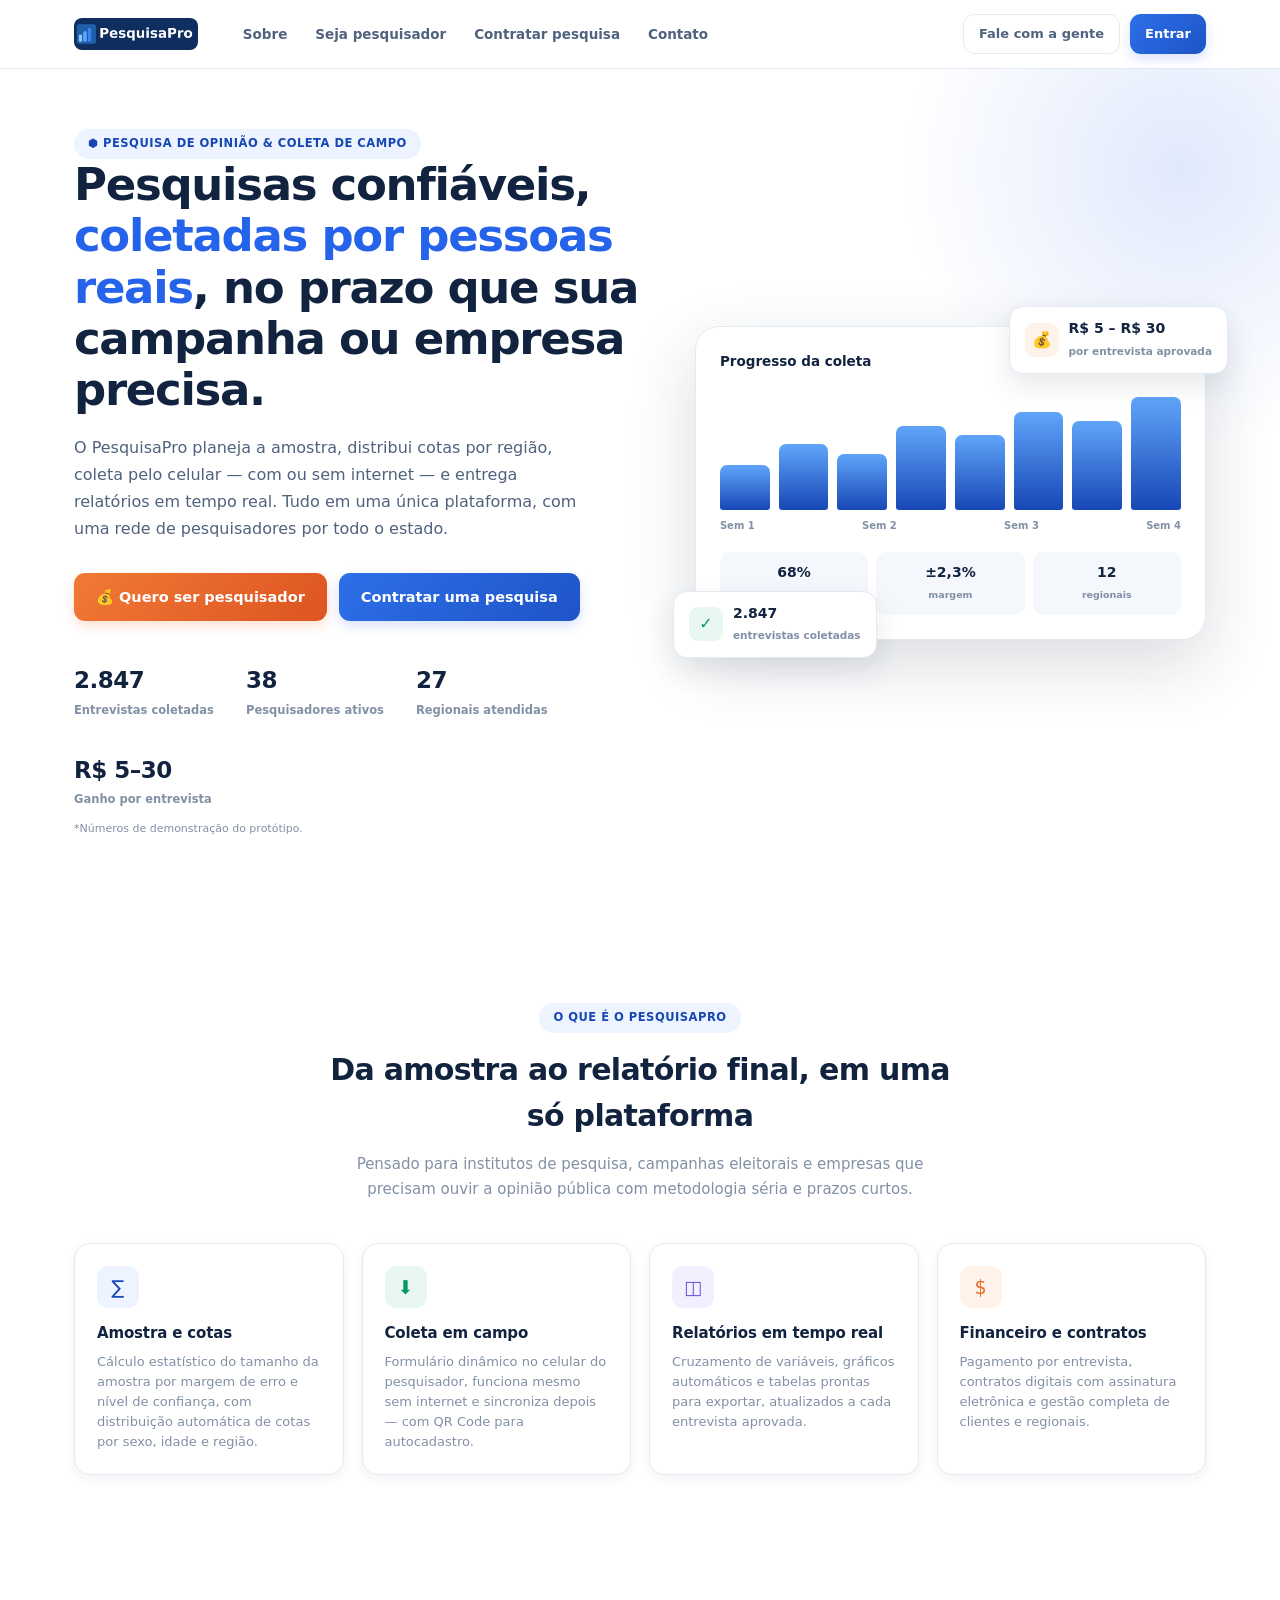
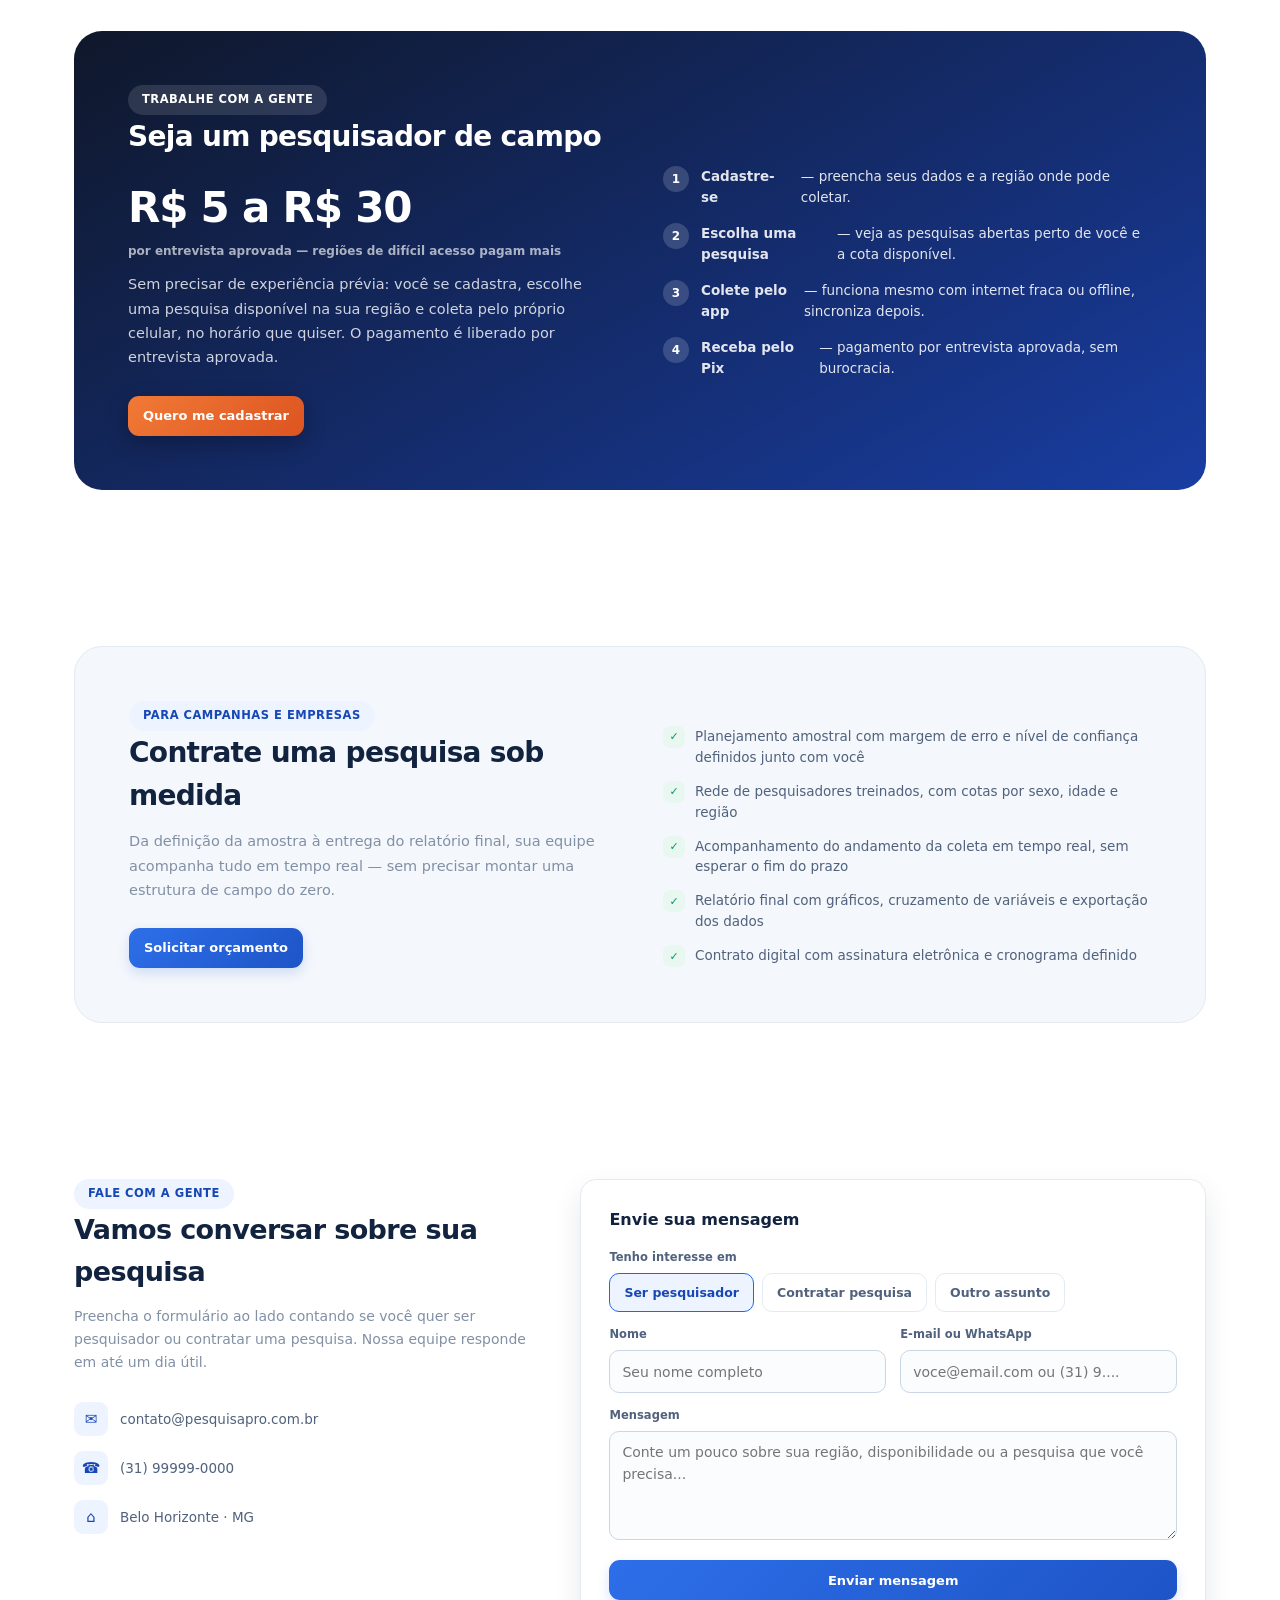
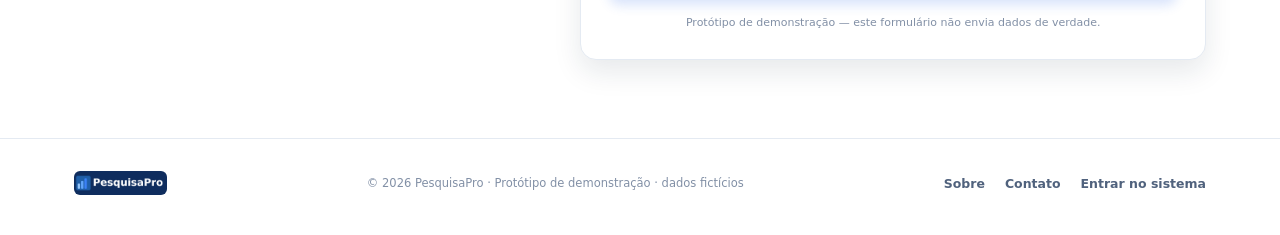
==== index.html @ b005bbd1 "Adiciona comissoes e perfil indicador" ====
<!DOCTYPE html>
<html lang="pt-BR">
<head>
<meta charset="UTF-8">
<meta name="viewport" content="width=device-width, initial-scale=1.0">
<title>PesquisaPro — Pesquisa de opinião, coleta de campo e renda extra</title>
<meta name="description" content="PesquisaPro conecta institutos, campanhas e empresas a uma rede de pesquisadores de campo. Peça uma pesquisa sob medida ou ganhe entre R$ 5 e R$ 30 por entrevista coletada.">
<link rel="icon" type="image/png" sizes="64x64" href="assets/favicon-64.png">
<link rel="icon" type="image/png" sizes="32x32" href="assets/favicon-32.png">
<link rel="apple-touch-icon" href="assets/icon-512.png">
<link rel="stylesheet" href="style.css?v=20260830220000">
</head>
<body class="lp">

<!-- ===================== HEADER ===================== -->
<header class="lp-header">
  <div class="lp-header-in">
    <a href="#top" class="lp-logo-link"><img src="assets/logo-wide.png" alt="PesquisaPro"></a>
    <nav class="lp-nav">
      <a href="#sobre">Sobre</a>
      <a href="#pesquisador">Seja pesquisador</a>
      <a href="#contratar">Contratar pesquisa</a>
      <a href="#contato">Contato</a>
    </nav>
    <div class="lp-header-spacer"></div>
    <div class="lp-header-actions">
      <a href="#contato" class="btn btn-out">Fale com a gente</a>
      <a href="app.html" class="btn btn-fill">Entrar</a>
    </div>
  </div>
</header>

<div id="top"></div>

<!-- ===================== HERO ===================== -->
<section class="lp-hero">
  <div class="lp-hero-glow"></div>
  <div class="lp-main">
    <div class="lp-hero-grid">
      <div>
        <span class="lp-eyebrow">⬢ Pesquisa de opinião &amp; coleta de campo</span>
        <h1>Pesquisas confiáveis, <span>coletadas por pessoas reais</span>, no prazo que sua campanha ou empresa precisa.</h1>
        <p class="lp-hero-sub">O PesquisaPro planeja a amostra, distribui cotas por região, coleta pelo celular — com ou sem internet — e entrega relatórios em tempo real. Tudo em uma única plataforma, com uma rede de pesquisadores por todo o estado.</p>
        <div class="lp-hero-ctas">
          <a href="#pesquisador" class="btn btn-accent">💰 Quero ser pesquisador</a>
          <a href="#contratar" class="btn btn-fill">Contratar uma pesquisa</a>
        </div>
        <div class="lp-trust-row">
          <div class="lp-trust-item"><b>2.847</b><span>Entrevistas coletadas</span></div>
          <div class="lp-trust-item"><b>38</b><span>Pesquisadores ativos</span></div>
          <div class="lp-trust-item"><b>27</b><span>Regionais atendidas</span></div>
          <div class="lp-trust-item"><b>R$ 5–30</b><span>Ganho por entrevista</span></div>
        </div>
        <p class="lp-trust-note">*Números de demonstração do protótipo.</p>
      </div>

      <div class="lp-hero-visual">
        <div class="lp-float-badge lp-fb-1">
          <span class="fb-ico" style="background:var(--accent-l);color:var(--accent)">💰</span>
          <div><b>R$ 5 – R$ 30</b><span>por entrevista aprovada</span></div>
        </div>
        <div class="lp-hero-card">
          <div class="lp-hc-top"><b>Progresso da coleta</b><span>Ao vivo</span></div>
          <div class="lp-mini-bars">
            <span style="height:38%"></span><span style="height:55%"></span><span style="height:47%"></span>
            <span style="height:70%"></span><span style="height:63%"></span><span style="height:82%"></span>
            <span style="height:74%"></span><span style="height:94%"></span>
          </div>
          <div class="lp-mini-caps"><span>Sem 1</span><span>Sem 2</span><span>Sem 3</span><span>Sem 4</span></div>
          <div class="lp-hc-stats">
            <div class="lp-hc-stat"><b>68%</b><span>da meta</span></div>
            <div class="lp-hc-stat"><b>±2,3%</b><span>margem</span></div>
            <div class="lp-hc-stat"><b>12</b><span>regionais</span></div>
          </div>
        </div>
        <div class="lp-float-badge lp-fb-2">
          <span class="fb-ico" style="background:var(--teal-l);color:var(--teal)">✓</span>
          <div><b>2.847</b><span>entrevistas coletadas</span></div>
        </div>
      </div>
    </div>
  </div>
</section>

<!-- ===================== SOBRE ===================== -->
<section class="lp-section" id="sobre">
  <div class="lp-main">
    <div class="lp-section-head">
      <span class="lp-eyebrow">O que é o PesquisaPro</span>
      <h2>Da amostra ao relatório final, em uma só plataforma</h2>
      <p>Pensado para institutos de pesquisa, campanhas eleitorais e empresas que precisam ouvir a opinião pública com metodologia séria e prazos curtos.</p>
    </div>
    <div class="lp-feat-grid">
      <div class="lp-feat-card">
        <div class="lp-feat-ico" style="background:var(--brand-l);color:var(--brand-d)">∑</div>
        <h3>Amostra e cotas</h3>
        <p>Cálculo estatístico do tamanho da amostra por margem de erro e nível de confiança, com distribuição automática de cotas por sexo, idade e região.</p>
      </div>
      <div class="lp-feat-card">
        <div class="lp-feat-ico" style="background:var(--teal-l);color:var(--teal)">⬇</div>
        <h3>Coleta em campo</h3>
        <p>Formulário dinâmico no celular do pesquisador, funciona mesmo sem internet e sincroniza depois — com QR Code para autocadastro.</p>
      </div>
      <div class="lp-feat-card">
        <div class="lp-feat-ico" style="background:var(--purple-l);color:var(--purple)">◫</div>
        <h3>Relatórios em tempo real</h3>
        <p>Cruzamento de variáveis, gráficos automáticos e tabelas prontas para exportar, atualizados a cada entrevista aprovada.</p>
      </div>
      <div class="lp-feat-card">
        <div class="lp-feat-ico" style="background:var(--accent-l);color:var(--accent)">$</div>
        <h3>Financeiro e contratos</h3>
        <p>Pagamento por entrevista, contratos digitais com assinatura eletrônica e gestão completa de clientes e regionais.</p>
      </div>
    </div>
  </div>
</section>

<!-- ===================== SEJA PESQUISADOR ===================== -->
<section class="lp-section" id="pesquisador">
  <div class="lp-main">
    <div class="lp-band lp-band-dark">
      <div class="lp-band-grid">
        <div>
          <span class="lp-eyebrow" style="background:rgba(255,255,255,.12);color:#fff">Trabalhe com a gente</span>
          <h2>Seja um pesquisador de campo</h2>
          <div class="lp-earn">R$ 5 a R$ 30</div>
          <div class="lp-earn-note">por entrevista aprovada — regiões de difícil acesso pagam mais</div>
          <p>Sem precisar de experiência prévia: você se cadastra, escolhe uma pesquisa disponível na sua região e coleta pelo próprio celular, no horário que quiser. O pagamento é liberado por entrevista aprovada.</p>
          <a href="javascript:void(0)" class="btn btn-accent" onclick="setLpInterest('pesquisador')">Quero me cadastrar</a>
        </div>
        <div>
          <ol class="lp-steps">
            <li><b>Cadastre-se</b> — preencha seus dados e a região onde pode coletar.</li>
            <li><b>Escolha uma pesquisa</b> — veja as pesquisas abertas perto de você e a cota disponível.</li>
            <li><b>Colete pelo app</b> — funciona mesmo com internet fraca ou offline, sincroniza depois.</li>
            <li><b>Receba pelo Pix</b> — pagamento por entrevista aprovada, sem burocracia.</li>
          </ol>
        </div>
      </div>
    </div>
  </div>
</section>

<!-- ===================== CONTRATAR PESQUISA ===================== -->
<section class="lp-section" id="contratar">
  <div class="lp-main">
    <div class="lp-band lp-band-light">
      <div class="lp-band-grid">
        <div>
          <span class="lp-eyebrow">Para campanhas e empresas</span>
          <h2>Contrate uma pesquisa sob medida</h2>
          <p>Da definição da amostra à entrega do relatório final, sua equipe acompanha tudo em tempo real — sem precisar montar uma estrutura de campo do zero.</p>
          <a href="javascript:void(0)" class="btn btn-fill" onclick="setLpInterest('cliente')">Solicitar orçamento</a>
        </div>
        <div>
          <ul class="lp-check-list">
            <li>Planejamento amostral com margem de erro e nível de confiança definidos junto com você</li>
            <li>Rede de pesquisadores treinados, com cotas por sexo, idade e região</li>
            <li>Acompanhamento do andamento da coleta em tempo real, sem esperar o fim do prazo</li>
            <li>Relatório final com gráficos, cruzamento de variáveis e exportação dos dados</li>
            <li>Contrato digital com assinatura eletrônica e cronograma definido</li>
          </ul>
        </div>
      </div>
    </div>
  </div>
</section>

<!-- ===================== CONTATO ===================== -->
<section class="lp-section" id="contato">
  <div class="lp-main">
    <div class="lp-contact-wrap">
      <div class="lp-contact-side">
        <span class="lp-eyebrow">Fale com a gente</span>
        <h2>Vamos conversar sobre sua pesquisa</h2>
        <p>Preencha o formulário ao lado contando se você quer ser pesquisador ou contratar uma pesquisa. Nossa equipe responde em até um dia útil.</p>
        <div class="lp-contact-info">
          <div class="lp-contact-info-item"><span class="ci-ico">✉</span> contato@pesquisapro.com.br</div>
          <div class="lp-contact-info-item"><span class="ci-ico">☎</span> (31) 99999-0000</div>
          <div class="lp-contact-info-item"><span class="ci-ico">⌂</span> Belo Horizonte · MG</div>
        </div>
      </div>

      <div>
        <form class="lp-form-card" id="lpForm" onsubmit="return lpSubmit(event)">
          <h3>Envie sua mensagem</h3>

          <div class="mb">
            <label class="lbl">Tenho interesse em</label>
            <div class="lp-radio-row" id="lpRadioRow">
              <label class="lp-radio-opt on"><input type="radio" name="lpInterest" value="pesquisador" checked>Ser pesquisador</label>
              <label class="lp-radio-opt"><input type="radio" name="lpInterest" value="cliente">Contratar pesquisa</label>
              <label class="lp-radio-opt"><input type="radio" name="lpInterest" value="outro">Outro assunto</label>
            </div>
          </div>

          <div class="field-row mb">
            <div>
              <label class="lbl">Nome</label>
              <input class="inp" type="text" placeholder="Seu nome completo" required>
            </div>
            <div>
              <label class="lbl">E-mail ou WhatsApp</label>
              <input class="inp" type="text" placeholder="voce@email.com ou (31) 9...." required>
            </div>
          </div>

          <div class="mb">
            <label class="lbl">Mensagem</label>
            <textarea class="inp" rows="4" placeholder="Conte um pouco sobre sua região, disponibilidade ou a pesquisa que você precisa..."></textarea>
          </div>

          <button type="submit" class="btn btn-fill" style="width:100%;justify-content:center">Enviar mensagem</button>
          <p class="lp-form-note">Protótipo de demonstração — este formulário não envia dados de verdade.</p>
        </form>

        <div class="lp-form-card lp-success" id="lpSuccess">
          <div class="ls-ico">✓</div>
          <h3>Recebemos sua mensagem!</h3>
          <p>Nossa equipe entra em contato em até 1 dia útil.<br>Protótipo de demonstração — dados fictícios.</p>
          <button class="btn btn-out" style="margin-top:18px" onclick="lpReset()">Enviar outra mensagem</button>
        </div>
      </div>
    </div>
  </div>
</section>

<!-- ===================== FOOTER ===================== -->
<footer class="lp-footer">
  <div class="lp-main lp-footer-in">
    <img src="assets/logo-wide.png" alt="PesquisaPro">
    <span class="lp-footer-note">© 2026 PesquisaPro · Protótipo de demonstração · dados fictícios</span>
    <div class="lp-footer-links">
      <a href="#sobre">Sobre</a>
      <a href="#contato">Contato</a>
      <a href="app.html">Entrar no sistema</a>
    </div>
  </div>
</footer>

<script>
function setLpInterest(val){
  document.querySelectorAll('input[name="lpInterest"]').forEach(r=>{
    r.checked = (r.value===val);
    r.closest('.lp-radio-opt').classList.toggle('on', r.checked);
  });
  document.getElementById('contato').scrollIntoView({behavior:'smooth', block:'start'});
}
document.querySelectorAll('.lp-radio-opt').forEach(lbl=>{
  lbl.addEventListener('click', ()=>{
    document.querySelectorAll('.lp-radio-opt').forEach(x=>x.classList.remove('on'));
    lbl.classList.add('on');
  });
});
function lpSubmit(e){
  e.preventDefault();
  document.getElementById('lpForm').style.display='none';
  document.getElementById('lpSuccess').style.display='block';
  document.getElementById('lpSuccess').scrollIntoView({behavior:'smooth', block:'center'});
  return false;
}
function lpReset(){
  document.getElementById('lpForm').reset();
  document.querySelectorAll('.lp-radio-opt').forEach((x,i)=>x.classList.toggle('on', i===0));
  document.getElementById('lpForm').style.display='block';
  document.getElementById('lpSuccess').style.display='none';
}
</script>
</body>
</html>
---- style.css ----
@font-face{font-family:'Inter';font-style:normal;font-weight:400;font-display:swap;src:url('fonts/inter-400.woff2') format('woff2')}
@font-face{font-family:'Inter';font-style:normal;font-weight:500;font-display:swap;src:url('fonts/inter-500.woff2') format('woff2')}
@font-face{font-family:'Inter';font-style:normal;font-weight:600;font-display:swap;src:url('fonts/inter-600.woff2') format('woff2')}
@font-face{font-family:'Inter';font-style:normal;font-weight:700;font-display:swap;src:url('fonts/inter-700.woff2') format('woff2')}
@font-face{font-family:'Inter';font-style:normal;font-weight:800;font-display:swap;src:url('fonts/inter-800.woff2') format('woff2')}

:root{
    --ink:#0f172a; --ink2:#475569; --ink3:#64748b;
    --bg:#f8fafc; --surface:#ffffff; --line:#e2e8f0; --line2:#cbd5e1;
    --brand:#2563eb; --brand-d:#1d4ed8; --brand-l:#eff6ff;
    --accent:#ea580c; --accent-l:#fff7ed;
    --teal:#059669; --teal-l:#ecfdf5;
    --amber:#d97706; --amber-l:#fffbeb;
    --red:#dc2626; --red-l:#fef2f2;
    --purple:#7c3aed; --purple-l:#f5f3ff;
    --r:14px; --r-s:10px; --r-lg:20px;
    --shadow-xs:0 1px 2px rgba(15,23,42,.05);
    --shadow-sm:0 1px 3px rgba(15,23,42,.06),0 1px 2px rgba(15,23,42,.04);
    --shadow-md:0 8px 20px rgba(15,23,42,.08),0 2px 6px rgba(15,23,42,.05);
    --shadow-lg:0 24px 60px rgba(15,23,42,.16);
    --ease:cubic-bezier(.4,0,.2,1);
    --sans:'Inter','Segoe UI',system-ui,-apple-system,Roboto,Arial,sans-serif;
  }
  *{box-sizing:border-box;margin:0;padding:0}
  body{font-family:var(--sans);background:var(--bg);color:var(--ink);font-size:14px;line-height:1.55;-webkit-font-smoothing:antialiased;-moz-osx-font-smoothing:grayscale}
  button{font-family:inherit;cursor:pointer;border:none;background:none}
  input,select,textarea{font-family:inherit;font-size:14px}
  a{color:var(--brand);text-decoration:none}
  ::selection{background:var(--brand-l);color:var(--brand-d)}

  /* scrollbars */
  ::-webkit-scrollbar{width:10px;height:10px}
  ::-webkit-scrollbar-track{background:transparent}
  ::-webkit-scrollbar-thumb{background:var(--line2);border-radius:20px;border:2px solid var(--bg)}
  ::-webkit-scrollbar-thumb:hover{background:var(--ink3)}

  /* ---------- LOGIN ---------- */
  #login{min-height:100vh;display:flex;align-items:center;justify-content:center;padding:24px;position:relative;overflow:hidden;
    background:radial-gradient(120% 140% at 15% -10%,#3b82f6 0%,#1d4ed8 42%,#0f172a 100%)}
  #login::before{content:'';position:absolute;inset:0;background:
    radial-gradient(600px 400px at 85% 15%,rgba(255,255,255,.10),transparent 60%),
    radial-gradient(500px 500px at 10% 95%,rgba(255,255,255,.08),transparent 60%)}
  .login-card{position:relative;background:var(--surface);border-radius:var(--r-lg);width:100%;max-width:400px;padding:38px 34px;box-shadow:var(--shadow-lg)}
  .logo{display:flex;align-items:center;gap:10px;margin-bottom:6px}
  .brand-logo{display:block;object-fit:contain;border-radius:9px}
  .brand-logo-login{height:42px;width:auto}
  .brand-logo-topbar{height:30px;width:auto;border-radius:7px}
  .logo-mark{width:38px;height:38px;border-radius:11px;background:linear-gradient(155deg,#3b82f6,var(--brand-d));color:#fff;display:flex;align-items:center;justify-content:center;font-weight:700;font-size:18px;box-shadow:0 6px 16px rgba(37,99,235,.35)}
  .logo-name{font-weight:800;font-size:17px;letter-spacing:-.4px}
  .login-sub{color:var(--ink3);font-size:13px;margin:14px 0 22px;line-height:1.5}
  .field{margin-bottom:14px}
  .field label{display:block;font-size:12px;font-weight:600;color:var(--ink2);margin-bottom:6px}
  .field input{width:100%;height:42px;border:1.5px solid var(--line);border-radius:var(--r-s);padding:0 12px;background:#f8fafc;transition:border-color .15s var(--ease),box-shadow .15s var(--ease),background .15s var(--ease)}
  .field input:focus{outline:none;border-color:var(--brand);box-shadow:0 0 0 4px var(--brand-l);background:#fff}
  .role-pick{margin:6px 0 18px}
  .role-pick .rp-label{font-size:12px;font-weight:600;color:var(--ink2);margin-bottom:8px}
  .role-grid{display:grid;grid-template-columns:1fr 1fr;gap:8px}
  .role-opt{border:1.5px solid var(--line);border-radius:var(--r-s);padding:10px;text-align:left;transition:.15s var(--ease);background:#f8fafc}
  .role-opt:hover{border-color:var(--brand);transform:translateY(-1px);box-shadow:var(--shadow-xs)}
  .role-opt.on{border-color:var(--brand);background:var(--brand-l);box-shadow:0 0 0 3px var(--brand-l)}
  .role-opt .ro-t{font-weight:600;font-size:13px}
  .role-opt .ro-d{font-size:11px;color:var(--ink3)}
  .btn-primary{width:100%;height:44px;background:linear-gradient(155deg,#3b82f6,var(--brand-d));color:#fff;border-radius:var(--r-s);font-weight:700;font-size:15px;letter-spacing:.1px;transition:transform .15s var(--ease),box-shadow .15s var(--ease),filter .15s var(--ease);box-shadow:0 8px 20px rgba(37,99,235,.35)}
  .btn-primary:hover{filter:brightness(1.05);transform:translateY(-1px);box-shadow:0 12px 26px rgba(37,99,235,.42)}
  .btn-primary:active{transform:translateY(0);box-shadow:0 4px 10px rgba(37,99,235,.3)}
  .login-foot{text-align:center;margin-top:18px;font-size:12px;color:var(--ink3)}
  .lp-back-home{display:inline-block;font-size:12.5px;font-weight:600;color:var(--ink3);margin-bottom:16px;transition:.15s var(--ease)}
  .lp-back-home:hover{color:var(--brand)}

  /* ---------- APP SHELL ---------- */
  #app{display:none;min-height:100vh}
  #app.show{display:grid;grid-template-columns:232px 1fr;grid-template-rows:auto 1fr}
  .topbar{grid-column:1/3;height:60px;background:var(--surface);border-bottom:1px solid var(--line);
    display:flex;align-items:center;padding:0 22px;gap:16px;position:sticky;top:0;z-index:30;box-shadow:var(--shadow-xs)}
  .topbar .logo-mark{width:30px;height:30px;font-size:15px;border-radius:8px}
  .tb-title{font-weight:800;font-size:15px;letter-spacing:-.2px}
  .tb-spacer{flex:1}
  .campaign-pill{background:var(--brand-l);color:var(--brand-d);font-weight:600;font-size:12px;padding:6px 12px;border-radius:20px;display:flex;align-items:center;gap:6px}
  .tb-user{display:flex;align-items:center;gap:9px;padding:5px 8px;border-radius:var(--r-s);transition:background .15s var(--ease)}
  .tb-user:hover{background:var(--bg)}
  .avatar{width:32px;height:32px;border-radius:50%;background:linear-gradient(155deg,#3b82f6,var(--brand-d));color:#fff;display:flex;align-items:center;justify-content:center;font-weight:700;font-size:12px}
  .tb-user .un{font-weight:600;font-size:13px;line-height:1.1}
  .tb-user .ur{font-size:11px;color:var(--ink3)}
  .btn-ghost{border:1.5px solid var(--line);border-radius:var(--r-s);padding:7px 12px;font-size:13px;font-weight:600;color:var(--ink2);background:#fff;transition:.15s var(--ease)}
  .btn-ghost:hover{background:var(--bg);border-color:var(--line2)}

  /* ---------- SIDEBAR ---------- */
  .sidebar{background:var(--surface);border-right:1px solid var(--line);padding:16px 12px;overflow-y:auto}
  .nav-group{margin-bottom:14px}
  .nav-group .ng-label{font-size:10.5px;font-weight:700;letter-spacing:.6px;color:var(--ink3);text-transform:uppercase;padding:4px 10px;margin-bottom:2px}
  .nav-item{position:relative;display:flex;align-items:center;gap:10px;padding:9px 10px;border-radius:var(--r-s);font-weight:500;font-size:13.5px;color:var(--ink2);width:100%;text-align:left;margin-bottom:2px;transition:background .15s var(--ease),color .15s var(--ease)}
  .nav-item:hover{background:var(--bg)}
  .nav-item.on{background:var(--brand-l);color:var(--brand-d);font-weight:600}
  .nav-item.on::before{content:'';position:absolute;left:-12px;top:50%;transform:translateY(-50%);width:3px;height:18px;border-radius:0 4px 4px 0;background:var(--brand)}
  .nav-item .ico{width:18px;text-align:center;font-size:15px;flex-shrink:0}
  .nav-item .badge{margin-left:auto;background:var(--accent);color:#fff;font-size:10px;font-weight:700;padding:1px 7px;border-radius:10px}
  .nav-item.locked{opacity:.42;cursor:not-allowed}
  .nav-item.locked:hover{background:none}

  .menu-toggle{display:none;width:38px;height:38px;align-items:center;justify-content:center;font-size:18px;flex-shrink:0;padding:0}
  .sidebar-backdrop{display:none}

  /* ---------- MAIN ---------- */
  .main{padding:26px 30px;overflow-y:auto;height:calc(100vh - 60px)}
  .page-head{display:flex;align-items:flex-start;gap:16px;margin-bottom:22px}
  .page-head h1{font-size:22px;font-weight:800;letter-spacing:-.4px}
  .page-head p{color:var(--ink3);font-size:13px;margin-top:4px}
  .page-head .ph-actions{margin-left:auto;display:flex;gap:8px}
  .btn{border-radius:var(--r-s);padding:9px 16px;font-size:13px;font-weight:600;transition:transform .15s var(--ease),box-shadow .15s var(--ease),background .15s var(--ease),filter .15s var(--ease);display:inline-flex;align-items:center;gap:7px}
  .btn-fill{background:var(--brand);color:#fff;box-shadow:0 1px 2px rgba(37,99,235,.25)}
  .btn-fill:hover{background:var(--brand-d);transform:translateY(-1px);box-shadow:0 6px 16px rgba(37,99,235,.3)}
  .btn-fill:active{transform:translateY(0)}
  .btn-out{border:1.5px solid var(--line);color:var(--ink2);background:#fff}
  .btn-out:hover{background:var(--bg);border-color:var(--line2)}
  .btn-accent{background:var(--accent);color:#fff;box-shadow:0 1px 2px rgba(234,88,12,.25)}
  .btn-accent:hover{filter:brightness(.96);transform:translateY(-1px);box-shadow:0 6px 16px rgba(234,88,12,.28)}

  .page{display:none}
  .page.on{display:block;animation:fade .25s var(--ease)}
  @keyframes fade{from{opacity:0;transform:translateY(6px)}to{opacity:1;transform:none}}

  /* cards & grids */
  .card{background:var(--surface);border:1px solid var(--line);border-radius:var(--r);padding:18px;box-shadow:var(--shadow-sm);transition:box-shadow .18s var(--ease)}
  .card-t{font-weight:700;font-size:15px;margin-bottom:3px;letter-spacing:-.1px}
  .card-d{color:var(--ink3);font-size:12.5px;margin-bottom:14px}
  .grid{display:grid;gap:16px}
  .g4{grid-template-columns:repeat(4,1fr)}
  .g3{grid-template-columns:repeat(3,1fr)}
  .g2{grid-template-columns:repeat(2,1fr)}
  @media(max-width:1100px){.g4{grid-template-columns:repeat(2,1fr)}.g3{grid-template-columns:1fr}}

  .stat{background:var(--surface);border:1px solid var(--line);border-radius:var(--r);padding:17px;box-shadow:var(--shadow-sm);transition:transform .18s var(--ease),box-shadow .18s var(--ease)}
  .stat:hover{transform:translateY(-2px);box-shadow:var(--shadow-md)}
  .stat .s-top{display:flex;align-items:center;justify-content:space-between;margin-bottom:10px}
  .stat .s-label{font-size:12px;color:var(--ink3);font-weight:600}
  .stat .s-ico{width:34px;height:34px;border-radius:10px;display:flex;align-items:center;justify-content:center;font-size:16px}
  .stat .s-val{font-size:27px;font-weight:800;letter-spacing:-.6px}
  .stat .s-sub{font-size:12px;color:var(--ink3);margin-top:3px}
  .s-up{color:var(--teal);font-weight:600}
  .s-dn{color:var(--red);font-weight:600}

  /* progress */
  .bar{height:8px;background:var(--line);border-radius:6px;overflow:hidden}
  .bar > span{display:block;height:100%;border-radius:6px;background:var(--brand);transition:width .3s var(--ease)}

  /* tables */
  table{width:100%;border-collapse:collapse;font-size:13px}
  th{text-align:left;font-size:11px;font-weight:700;color:var(--ink3);text-transform:uppercase;letter-spacing:.4px;padding:10px 12px;border-bottom:1px solid var(--line)}
  td{padding:11px 12px;border-bottom:1px solid var(--line)}
  tr:last-child td{border-bottom:none}
  tbody tr{transition:background .12s var(--ease)}
  tbody tr:hover{background:var(--bg)}
  .audit-highlight{animation:auditFlash 2.4s var(--ease)}
  @keyframes auditFlash{0%{background:var(--brand-l)}15%{background:var(--brand-l)}100%{background:transparent}}
  .pill{display:inline-flex;align-items:center;gap:5px;font-size:11.5px;font-weight:600;padding:3px 9px;border-radius:20px}
  .pill-green{background:var(--teal-l);color:var(--teal)}
  .pill-amber{background:var(--amber-l);color:var(--amber)}
  .pill-red{background:var(--red-l);color:var(--red)}
  .pill-blue{background:var(--brand-l);color:var(--brand-d)}
  .pill-gray{background:var(--bg);color:var(--ink2)}

  .chip{display:inline-flex;align-items:center;gap:6px;font-size:12px;font-weight:600;padding:5px 11px;border-radius:var(--r-s);border:1.5px solid var(--line);background:#fff;color:var(--ink2);transition:.15s var(--ease)}
  .chip.on{background:var(--brand);color:#fff;border-color:var(--brand)}

  .field-row{display:grid;grid-template-columns:1fr 1fr;gap:14px}
  .inp{width:100%;height:40px;border:1.5px solid var(--line);border-radius:var(--r-s);padding:0 12px;background:#f8fafc;transition:border-color .15s var(--ease),box-shadow .15s var(--ease),background .15s var(--ease)}
  .inp:focus{outline:none;border-color:var(--brand);box-shadow:0 0 0 4px var(--brand-l);background:#fff}
  textarea.inp{height:auto;padding:10px 12px;resize:vertical}
  .lbl{display:block;font-size:12px;font-weight:600;color:var(--ink2);margin-bottom:6px}
  .mb{margin-bottom:14px}

  .empty{color:var(--ink3);font-size:13px;text-align:center;padding:30px}
  .sec-title{font-weight:700;font-size:13px;color:var(--ink2);margin:22px 0 12px;display:flex;align-items:center;gap:8px}
  .divider{height:1px;background:var(--line);margin:18px 0}

  .tag-perm{display:inline-block;font-size:11px;padding:2px 8px;border-radius:6px;background:var(--bg);color:var(--ink2);margin:2px;border:1px solid var(--line)}

  /* tela "Coletar (app)" — usada de verdade pelo pesquisador no celular dele,
     por isso é um layout normal de página (cartão principal + coluna de
     informações), sem moldura decorativa de celular */
  .collect-app-grid{display:grid;grid-template-columns:minmax(280px,420px) 1fr;gap:24px;align-items:start}
  .collect-app-main{position:sticky;top:14px}
  @media(max-width:860px){
    .collect-app-grid{grid-template-columns:1fr}
    .collect-app-main{position:static}
  }

  .offline-banner{background:var(--amber-l);color:var(--amber);font-size:11px;font-weight:700;padding:6px 10px;border-radius:var(--r-s);display:flex;align-items:center;gap:6px;margin-bottom:12px}
  .online-banner{background:var(--teal-l);color:var(--teal);font-size:11px;font-weight:700;padding:6px 10px;border-radius:var(--r-s);display:flex;align-items:center;gap:6px;margin-bottom:12px}

  .quota-row{display:flex;align-items:center;gap:10px;margin-bottom:12px}
  .quota-row .qr-label{width:110px;font-size:12px;font-weight:600;flex-shrink:0}
  .quota-row .qr-bar{flex:1}
  .quota-row .qr-num{font-size:11px;color:var(--ink3);width:54px;text-align:right;flex-shrink:0;font-weight:600}

  .q-card{border:1px solid var(--line);border-radius:var(--r);padding:14px;margin-bottom:12px;background:#fff;box-shadow:var(--shadow-xs)}
  .q-card .qc-head{display:flex;align-items:center;gap:10px;margin-bottom:10px}
  .q-num{width:26px;height:26px;border-radius:8px;background:var(--brand-l);color:var(--brand-d);font-weight:700;font-size:12px;display:flex;align-items:center;justify-content:center;flex-shrink:0}
  .q-type{margin-left:auto;font-size:11px;color:var(--ink3);font-weight:600;background:var(--bg);padding:3px 9px;border-radius:6px}
  .opt-line{display:flex;align-items:center;gap:8px;padding:6px 0;color:var(--ink2);font-size:13px}
  .opt-dot{width:14px;height:14px;border:2px solid var(--line2);border-radius:50%;flex-shrink:0}
  .opt-sq{width:14px;height:14px;border:2px solid var(--line2);border-radius:4px;flex-shrink:0}

  .callout{border:1px solid var(--line);border-left:4px solid var(--brand);border-radius:var(--r-s);padding:14px 16px;background:#fbfcfe;font-size:13px;color:var(--ink2)}
  .callout.warn{border-left-color:var(--amber);background:#fffdf6}
  .callout b{color:var(--ink)}

  .sample-out{display:grid;grid-template-columns:1fr 1fr 1fr;gap:14px;margin-top:18px}
  .sample-box{background:linear-gradient(155deg,#3b82f6,var(--brand-d));color:#fff;border-radius:var(--r);padding:18px;text-align:center;box-shadow:0 10px 24px rgba(37,99,235,.28)}
  .sample-box.sec{background:var(--surface);color:var(--ink);border:1px solid var(--line);box-shadow:var(--shadow-sm)}
  .sample-box .sb-big{font-size:32px;font-weight:800;letter-spacing:-1px}
  .sample-box .sb-lbl{font-size:11px;opacity:.85;font-weight:600;margin-top:2px}

  .seg{display:inline-flex;background:var(--bg);border:1px solid var(--line);border-radius:var(--r-s);padding:3px}
  .seg button{padding:6px 14px;font-size:12.5px;font-weight:600;color:var(--ink2);border-radius:8px;transition:.15s var(--ease)}
  .seg button.on{background:#fff;color:var(--brand);box-shadow:var(--shadow-xs)}

  .demo-note{position:fixed;bottom:14px;left:50%;transform:translateX(-50%);background:var(--ink);color:#fff;font-size:11.5px;padding:8px 16px;border-radius:20px;z-index:50;box-shadow:var(--shadow-lg);opacity:.94}
  .demo-note b{color:#93c5fd}

  .contract-doc{background:#fff;border:1px solid var(--line);border-radius:var(--r);padding:26px 30px;font-size:12.5px;line-height:1.7;color:var(--ink2);max-width:620px;box-shadow:var(--shadow-sm)}
  .contract-doc h3{font-size:14px;color:var(--ink);margin:14px 0 6px;text-transform:uppercase;letter-spacing:.4px}
  .sign-pad{border:2px dashed var(--line2);border-radius:var(--r-s);height:90px;display:flex;align-items:center;justify-content:center;color:var(--ink3);font-size:13px;margin:10px 0;font-style:italic}
  .sign-pad.signed{border-style:solid;border-color:var(--teal);background:var(--teal-l);color:var(--teal);font-weight:700;font-style:normal}

  .checklist{list-style:none}
  .checklist li{display:flex;align-items:flex-start;gap:9px;padding:7px 0;font-size:13px;color:var(--ink2)}
  .checklist li .ck{width:18px;height:18px;border-radius:6px;background:var(--teal-l);color:var(--teal);display:flex;align-items:center;justify-content:center;font-size:11px;flex-shrink:0;font-weight:700;margin-top:1px}

  /* wizard */
  .wiz-steps{display:flex;align-items:center;margin-bottom:22px;max-width:760px}
  .wiz-step{display:flex;align-items:center;gap:8px;color:var(--ink3);font-size:12.5px;font-weight:600}
  .wiz-step .ws-num{width:26px;height:26px;border-radius:50%;border:2px solid var(--line2);display:flex;align-items:center;justify-content:center;font-size:12px;background:#fff;transition:.2s var(--ease)}
  .wiz-step.on{color:var(--brand)}
  .wiz-step.on .ws-num{border-color:var(--brand);background:var(--brand);color:#fff;box-shadow:0 0 0 4px var(--brand-l)}
  .wiz-step.done{color:var(--teal)}
  .wiz-step.done .ws-num{border-color:var(--teal);background:var(--teal);color:#fff}
  .wiz-line{flex:1;height:2px;background:var(--line);margin:0 8px}
  .picklist{display:grid;grid-template-columns:1fr 1fr;gap:8px;margin-top:8px}
  .pick{display:flex;align-items:center;gap:10px;border:1.5px solid var(--line);border-radius:var(--r-s);padding:8px 10px;cursor:pointer;background:#f8fafc;transition:.15s var(--ease)}
  .pick:hover{border-color:var(--brand)}
  .pick input{width:16px;height:16px;accent-color:var(--brand)}
  @media(max-width:1100px){.picklist{grid-template-columns:1fr}}

  /* question builder */
  .q-text-inp{flex:1;border:1px solid transparent;border-radius:8px;padding:6px 8px;font-size:14px;font-weight:600;background:transparent;color:var(--ink)}
  .q-text-inp:hover{background:var(--bg)}
  .q-text-inp:focus{outline:none;border-color:var(--brand);background:#fff;box-shadow:0 0 0 4px var(--brand-l)}
  .q-type-sel{border:1.5px solid var(--line);border-radius:8px;height:32px;padding:0 8px;font-size:12px;font-weight:600;color:var(--ink2);background:#fff;flex-shrink:0}
  .q-del{width:30px;height:30px;border-radius:8px;color:var(--red);flex-shrink:0;font-size:14px;transition:.15s var(--ease)}
  .q-del:hover{background:var(--red-l)}
  .q-opts{padding:8px 0 2px 36px}
  .opt-edit{display:flex;align-items:center;gap:8px;margin-bottom:6px}
  .opt-inp{flex:1;height:32px;border:1.5px solid var(--line);border-radius:8px;padding:0 10px;font-size:13px;background:#f8fafc}
  .opt-inp:focus{outline:none;border-color:var(--brand);background:#fff;box-shadow:0 0 0 4px var(--brand-l)}
  .opt-del{width:26px;height:26px;border-radius:8px;color:var(--ink3);font-size:12px;flex-shrink:0;transition:.15s var(--ease)}
  .opt-del:hover{background:var(--red-l);color:var(--red)}
  .opt-add{font-size:12px;font-weight:600;color:var(--brand);padding:5px 8px;border-radius:8px;margin-left:22px;margin-top:2px;transition:.15s var(--ease)}
  .opt-add:hover{background:var(--brand-l)}
  .add-q{border:1.5px dashed var(--line2);border-radius:var(--r);padding:14px;margin-top:6px;background:#f8fafc}
  .form-start{border:1.5px dashed var(--line2);border-radius:var(--r);padding:34px 20px;text-align:center;background:#f8fafc;margin-top:6px}
  .form-start .fs-ico{width:52px;height:52px;border-radius:16px;background:var(--brand-l);color:var(--brand);display:flex;align-items:center;justify-content:center;font-size:24px;margin:0 auto 12px}
  .form-start .fs-title{font-weight:700;font-size:15px}
  .form-start .fs-sub{font-size:12.5px;color:var(--ink3);margin-top:3px;max-width:360px;margin-left:auto;margin-right:auto}
  /* cotas */
  .quota-block{border:1px solid var(--line);border-radius:var(--r-s);padding:12px 14px;margin-bottom:10px;background:#f8fafc}
  .qb-head{display:flex;align-items:center;gap:10px;margin-bottom:8px}
  .qb-sum{margin-left:auto;font-size:11px;font-weight:700;padding:2px 9px;border-radius:20px}
  .qb-sum.ok{background:var(--teal-l);color:var(--teal)}
  .qb-sum.bad{background:var(--amber-l);color:var(--amber)}
  .quota-edit{display:flex;align-items:center;gap:8px;margin-bottom:6px}
  .qe-label{flex:1;font-size:13px;color:var(--ink2)}
  .qe-inp{width:64px;height:32px;border:1.5px solid var(--line);border-radius:8px;padding:0 8px;text-align:right;background:#fff}
  .qe-inp:focus{outline:none;border-color:var(--brand);box-shadow:0 0 0 4px var(--brand-l)}
  .qe-pct{font-size:12px;color:var(--ink3);font-weight:600}
  .qe-count{width:96px;text-align:right;font-size:11px;color:var(--ink3);font-weight:600}
  .quota-toggle{display:inline-flex;align-items:center;gap:6px;font-size:11px;font-weight:600;color:var(--ink2);cursor:pointer;margin-left:8px}
  .quota-toggle input{width:15px;height:15px;accent-color:var(--teal)}
  .quota-block.is-off{opacity:.72;background:#f3f4f6}
  .quota-off-note{font-size:12px;color:var(--ink3);font-style:italic;padding:4px 0}
  /* anexo de documento */
  .doc-drop{border:1.5px dashed var(--line2);border-radius:var(--r-s);padding:18px;text-align:center;cursor:pointer;background:#f8fafc;transition:.15s var(--ease)}
  .doc-drop:hover{border-color:var(--brand);background:var(--brand-l)}
  .doc-attached{display:flex;align-items:center;gap:8px;justify-content:space-between;background:var(--teal-l);color:var(--teal);font-weight:600;font-size:12.5px;padding:8px 12px;border-radius:var(--r-s);margin-bottom:10px}
  /* QR + fila de autocadastro */
  .qr-box{width:108px;height:108px;border:1px solid var(--line);border-radius:var(--r-s);display:flex;align-items:center;justify-content:center;background:#fff;flex-shrink:0;overflow:hidden}
  .qr-box img,.qr-box canvas{display:block}
  .qr-fallback{width:100%;height:100%;display:flex;flex-direction:column;align-items:center;justify-content:center;text-align:center;font-weight:800;font-size:18px;color:var(--ink2);background:repeating-conic-gradient(#0f172a 0% 25%,#fff 0% 50%) 50%/16px 16px}
  .qr-fallback{background:#f0f2f5}
  .signup-row{border:1px solid var(--line);border-radius:var(--r-s);padding:10px 12px;margin-bottom:8px}
  .signup-top{display:flex;align-items:center;gap:10px}
  .signup-actions{display:flex;align-items:center;gap:8px;margin-top:8px;padding-top:8px;border-top:1px solid var(--line)}
  .signup-note{margin-top:8px;font-size:11.5px;color:var(--amber);background:var(--amber-l);padding:6px 10px;border-radius:8px;font-weight:600}
  .perm-on{color:var(--teal);font-weight:700;display:inline-block;width:24px;height:24px;line-height:24px;border-radius:7px;background:var(--teal-l)}
  .perm-off{color:var(--line2);display:inline-block;width:24px;height:24px;line-height:24px;border-radius:7px}
  td:hover>.perm-off{background:var(--bg);color:var(--ink3)}
  .approve-row{display:flex;align-items:center;gap:10px;border:1px solid var(--line);border-radius:var(--r-s);padding:10px 12px;margin-top:8px}
  /* região remota / botão de região */
  .q-region-btn{font-size:11px;font-weight:700;padding:5px 9px;border-radius:8px;border:1.5px solid var(--line);color:var(--ink3);background:#fff;flex-shrink:0;transition:.15s var(--ease)}
  .q-region-btn:hover{border-color:var(--accent);color:var(--accent)}
  .q-region-btn.on{background:var(--accent-l);color:var(--accent);border-color:var(--accent)}
  .q-card.is-region{border-color:var(--accent);box-shadow:0 0 0 2px var(--accent-l)}
  .q-quota-btn{font-size:11px;font-weight:700;padding:5px 9px;border-radius:8px;border:1.5px solid var(--line);color:var(--ink3);background:#fff;flex-shrink:0;transition:.15s var(--ease)}
  .q-quota-btn:hover{border-color:var(--brand);color:var(--brand)}
  .q-quota-btn.on{background:var(--brand-l);color:var(--brand-d);border-color:var(--brand)}
  .region-row{display:flex;align-items:center;gap:12px;padding:8px 0;border-bottom:1px solid var(--line)}
  .region-row:last-child{border-bottom:none}
  .rr-label{flex:1;font-size:13px;font-weight:600}
  .rr-seg button{padding:5px 12px}
  .rr-price{width:70px;text-align:right;font-size:13px;font-weight:700}
  /* perguntas obrigatórias */
  .q-card.is-locked{background:#fbfcfe}
  .q-required{font-size:10px;font-weight:700;letter-spacing:.3px;text-transform:uppercase;color:var(--brand);background:var(--brand-l);padding:3px 8px;border-radius:6px;flex-shrink:0}
  .q-lock{font-size:14px;flex-shrink:0;width:30px;text-align:center;opacity:.6}
  .q-type-fixed{font-size:12px;font-weight:600;color:var(--ink3);background:var(--bg);border:1px solid var(--line);border-radius:8px;padding:6px 9px;flex-shrink:0}
  .q-region-fixed{font-size:11px;font-weight:700;color:var(--accent);background:var(--accent-l);border:1px solid var(--accent);border-radius:8px;padding:5px 9px;flex-shrink:0}
  /* abrangência geográfica (estado/cidade) */
  .geo-actions{font-size:11.5px;font-weight:600;margin-bottom:8px}
  .geo-actions a{color:var(--brand);cursor:pointer}
  .geo-actions a:hover{text-decoration:underline}
  .geo-chip-wrap{display:flex;flex-wrap:wrap;gap:6px;max-height:170px;overflow-y:auto;padding:2px}
  .geo-chip-wrap .chip{cursor:pointer}
  .geo-box{border:1.5px solid var(--line);border-radius:var(--r-s);max-height:220px;overflow-y:auto;background:#f8fafc}
  .geo-city-row{display:flex;align-items:center;gap:9px;padding:7px 12px;font-size:13px;cursor:pointer;border-bottom:1px solid var(--line)}
  .geo-city-row:last-child{border-bottom:none}
  .geo-city-row:hover{background:#fff}
  .geo-city-row input[type="checkbox"]{width:15px;height:15px;flex-shrink:0;accent-color:var(--brand)}
  .geo-uf-tag{font-size:10.5px;font-weight:700;color:var(--ink3);background:var(--bg);border:1px solid var(--line);border-radius:6px;padding:1px 5px;margin-left:2px}
  /* etapa Cliente do assistente: vincular clientes à pesquisa */
  .client-link-list{border:1.5px solid var(--line);border-radius:var(--r-s);max-height:320px;overflow-y:auto;background:#f8fafc}
  .client-link-row{display:flex;align-items:center;gap:12px;padding:11px 14px;border-bottom:1px solid var(--line);transition:background .15s var(--ease)}
  .client-link-row:last-child{border-bottom:none}
  .client-link-row:hover{background:#fff}
  .client-link-row.on{background:var(--brand-l)}
  .clr-check-label{display:flex;align-items:center;gap:12px;flex:1;min-width:0;cursor:pointer}
  .clr-check-label input[type="checkbox"]{width:16px;height:16px;flex-shrink:0;accent-color:var(--brand)}
  .clr-info{flex:1;min-width:0}
  .clr-name{font-weight:600;font-size:13.5px}
  .clr-sub{font-size:11.5px;color:var(--ink3);white-space:nowrap;overflow:hidden;text-overflow:ellipsis}
  .client-access-btn{font-size:11px;font-weight:700;padding:5px 9px;border-radius:8px;border:1.5px solid var(--line);color:var(--ink3);background:#fff;flex-shrink:0;transition:.15s var(--ease);white-space:nowrap}
  .client-access-btn:hover{border-color:var(--teal);color:var(--teal)}
  .client-access-btn.on{background:var(--teal-l);color:var(--teal);border-color:var(--teal)}

  /* ==================================================== */
  /* ==================  PÁGINA INICIAL  ================= */
  /* ==================================================== */
  body.lp{background:var(--surface);overflow-x:hidden}
  .lp-header{position:sticky;top:0;z-index:40;background:rgba(255,255,255,.86);backdrop-filter:blur(10px);-webkit-backdrop-filter:blur(10px);border-bottom:1px solid var(--line)}
  .lp-header-in{max-width:1180px;margin:0 auto;display:flex;align-items:center;gap:26px;padding:14px 24px}
  .lp-logo-link{display:flex;align-items:center;flex-shrink:0}
  .lp-logo-link img{height:32px;width:auto;border-radius:8px;display:block}
  .lp-nav{display:flex;gap:2px;margin-left:6px}
  .lp-nav a{padding:9px 13px;border-radius:var(--r-s);font-size:13.5px;font-weight:600;color:var(--ink2);transition:.15s var(--ease)}
  .lp-nav a:hover{background:var(--bg);color:var(--ink)}
  .lp-header-spacer{flex:1}
  .lp-header-actions{display:flex;align-items:center;gap:10px;flex-shrink:0}

  .lp-main{max-width:1180px;margin:0 auto;padding:0 24px}
  .lp-section{padding:78px 0}
  .lp-section.tight{padding-top:0}
  .lp-section-head{max-width:620px;margin:0 auto 42px;text-align:center}
  .lp-eyebrow{display:inline-flex;align-items:center;gap:6px;font-size:11.5px;font-weight:700;letter-spacing:.5px;color:var(--brand-d);background:var(--brand-l);padding:6px 14px;border-radius:20px;text-transform:uppercase}
  .lp-section-head h2{font-size:30px;font-weight:800;letter-spacing:-.7px;margin-top:14px}
  .lp-section-head p{color:var(--ink3);font-size:15px;margin-top:12px;line-height:1.65}

  /* hero */
  .lp-hero{padding:60px 0 88px;position:relative;overflow:hidden}
  .lp-hero-glow{position:absolute;width:560px;height:560px;border-radius:50%;background:radial-gradient(circle,rgba(37,99,235,.14),transparent 70%);top:-180px;right:-180px;z-index:0;pointer-events:none}
  .lp-hero-grid{display:grid;grid-template-columns:1.05fr .95fr;gap:56px;align-items:center;position:relative;z-index:1}
  .lp-hero h1{font-size:45px;line-height:1.14;font-weight:800;letter-spacing:-1.3px;color:var(--ink)}
  .lp-hero h1 span{color:var(--brand)}
  .lp-hero-sub{font-size:16px;color:var(--ink2);margin:20px 0 30px;max-width:520px;line-height:1.68}
  .lp-hero-ctas{display:flex;gap:12px;flex-wrap:wrap}
  .lp-hero-ctas .btn{padding:13px 22px;font-size:14.5px}
  .lp-trust-row{display:flex;gap:32px;margin-top:42px;flex-wrap:wrap}
  .lp-trust-item b{display:block;font-size:23px;font-weight:800;color:var(--ink);letter-spacing:-.5px}
  .lp-trust-item span{font-size:11.5px;color:var(--ink3);font-weight:600}
  .lp-trust-note{font-size:11px;color:var(--ink3);margin-top:10px}

  .lp-hero-visual{position:relative;z-index:1}
  .lp-hero-card{background:var(--surface);border:1px solid var(--line);border-radius:var(--r-lg);padding:24px;box-shadow:var(--shadow-lg);position:relative;z-index:2}
  .lp-hc-top{display:flex;align-items:center;justify-content:space-between;margin-bottom:18px}
  .lp-hc-top b{font-size:13.5px;font-weight:700}
  .lp-hc-top span{font-size:11px;color:var(--ink3);font-weight:600}
  .lp-mini-bars{display:flex;align-items:flex-end;gap:9px;height:120px;margin-bottom:8px}
  .lp-mini-bars span{flex:1;border-radius:7px 7px 3px 3px;background:linear-gradient(180deg,#60a5fa,var(--brand-d))}
  .lp-mini-caps{display:flex;justify-content:space-between;font-size:10px;color:var(--ink3);font-weight:600;margin-bottom:18px}
  .lp-hc-stats{display:grid;grid-template-columns:repeat(3,1fr);gap:8px}
  .lp-hc-stat{background:var(--bg);border-radius:10px;padding:10px 8px;text-align:center}
  .lp-hc-stat b{display:block;font-size:14px;font-weight:800;color:var(--ink)}
  .lp-hc-stat span{font-size:9.5px;color:var(--ink3);font-weight:600}
  .lp-float-badge{position:absolute;background:var(--surface);border:1px solid var(--line);border-radius:14px;padding:11px 15px;box-shadow:var(--shadow-md);display:flex;align-items:center;gap:10px;z-index:3}
  .lp-float-badge .fb-ico{width:34px;height:34px;border-radius:9px;display:flex;align-items:center;justify-content:center;font-size:16px;flex-shrink:0}
  .lp-float-badge b{display:block;font-size:14px;font-weight:800;color:var(--ink);white-space:nowrap}
  .lp-float-badge span{font-size:10.5px;color:var(--ink3);font-weight:600;white-space:nowrap}
  .lp-fb-1{top:-20px;right:-22px}
  .lp-fb-2{bottom:-18px;left:-22px}

  /* features */
  .lp-feat-grid{display:grid;grid-template-columns:repeat(4,1fr);gap:18px}
  .lp-feat-card{background:var(--surface);border:1px solid var(--line);border-radius:var(--r);padding:22px;box-shadow:var(--shadow-sm);transition:transform .18s var(--ease),box-shadow .18s var(--ease)}
  .lp-feat-card:hover{transform:translateY(-3px);box-shadow:var(--shadow-md)}
  .lp-feat-ico{width:42px;height:42px;border-radius:11px;display:flex;align-items:center;justify-content:center;font-size:19px;margin-bottom:14px}
  .lp-feat-card h3{font-size:15px;font-weight:700;margin-bottom:6px;letter-spacing:-.15px}
  .lp-feat-card p{font-size:13px;color:var(--ink3);line-height:1.55}
  @media(max-width:980px){.lp-feat-grid{grid-template-columns:repeat(2,1fr)}}

  /* split bands: seja pesquisador / contratar pesquisa */
  .lp-band{border-radius:28px;padding:54px}
  .lp-band-dark{background:linear-gradient(150deg,#0f172a 0%,#1d4ed8 145%);color:#fff}
  .lp-band-light{background:var(--bg);border:1px solid var(--line)}
  .lp-band-grid{display:grid;grid-template-columns:1fr 1fr;gap:46px;align-items:center}
  .lp-band h2{font-size:28px;font-weight:800;letter-spacing:-.7px}
  .lp-band p{font-size:14.5px;line-height:1.68;margin-top:12px}
  .lp-band-dark p{color:rgba(255,255,255,.8)}
  .lp-band-light p{color:var(--ink3)}
  .lp-earn{font-size:42px;font-weight:800;letter-spacing:-1.2px;margin:16px 0 2px}
  .lp-band-dark .lp-earn{color:#fff}
  .lp-band-light .lp-earn{color:var(--brand)}
  .lp-earn-note{font-size:12px;font-weight:600}
  .lp-band-dark .lp-earn-note{color:rgba(255,255,255,.65)}
  .lp-band-light .lp-earn-note{color:var(--ink3)}
  .lp-steps{list-style:none;counter-reset:step;display:flex;flex-direction:column;gap:15px;margin-top:24px}
  .lp-steps li{counter-increment:step;display:flex;gap:12px;align-items:flex-start;font-size:13.5px;line-height:1.55}
  .lp-steps li::before{content:counter(step);flex-shrink:0;width:26px;height:26px;border-radius:50%;display:flex;align-items:center;justify-content:center;font-weight:700;font-size:12px}
  .lp-band-dark .lp-steps li::before{background:rgba(255,255,255,.16);color:#fff}
  .lp-band-dark .lp-steps li{color:rgba(255,255,255,.88)}
  .lp-band-light .lp-steps li::before{background:var(--brand-l);color:var(--brand-d)}
  .lp-band-light .lp-steps li{color:var(--ink2)}
  .lp-check-list{list-style:none;display:flex;flex-direction:column;gap:13px;margin-top:24px}
  .lp-check-list li{display:flex;gap:10px;align-items:flex-start;font-size:13.5px;line-height:1.55;color:var(--ink2)}
  .lp-check-list li::before{content:'✓';flex-shrink:0;width:22px;height:22px;border-radius:7px;display:flex;align-items:center;justify-content:center;font-weight:700;font-size:11px;background:var(--teal-l);color:var(--teal)}
  .lp-band .btn{margin-top:26px}
  .lp-band-dark .btn-accent{box-shadow:0 8px 22px rgba(0,0,0,.25)}

  /* contact */
  .lp-contact-wrap{display:grid;grid-template-columns:.85fr 1.15fr;gap:44px}
  .lp-contact-side h2{font-size:27px;font-weight:800;letter-spacing:-.6px}
  .lp-contact-side p{color:var(--ink3);font-size:14px;margin-top:12px;line-height:1.65}
  .lp-contact-info{margin-top:28px;display:flex;flex-direction:column;gap:15px}
  .lp-contact-info-item{display:flex;gap:12px;align-items:center;font-size:13.5px;color:var(--ink2);font-weight:500}
  .lp-contact-info-item .ci-ico{width:34px;height:34px;border-radius:9px;background:var(--brand-l);color:var(--brand-d);display:flex;align-items:center;justify-content:center;font-size:15px;flex-shrink:0}
  .lp-form-card{background:var(--surface);border:1px solid var(--line);border-radius:var(--r);padding:28px;box-shadow:var(--shadow-md)}
  .lp-form-card h3{font-size:16px;font-weight:700;margin-bottom:16px}
  .lp-radio-row{display:flex;gap:8px;flex-wrap:wrap}
  .lp-radio-opt{border:1.5px solid var(--line);border-radius:var(--r-s);padding:9px 14px;font-size:12.5px;font-weight:600;color:var(--ink2);cursor:pointer;transition:.15s var(--ease);display:inline-flex}
  .lp-radio-opt input{display:none}
  .lp-radio-opt.on{border-color:var(--brand);background:var(--brand-l);color:var(--brand-d)}
  .lp-success{display:none;text-align:center;padding:34px 10px}
  .lp-success .ls-ico{width:56px;height:56px;border-radius:16px;background:var(--teal-l);color:var(--teal);font-size:24px;display:flex;align-items:center;justify-content:center;margin:0 auto 16px;font-weight:700}
  .lp-success h3{font-size:18px;font-weight:800}
  .lp-success p{color:var(--ink3);font-size:13.5px;margin-top:8px;line-height:1.6}
  .lp-form-note{font-size:11px;color:var(--ink3);margin-top:14px;text-align:center}

  .lp-footer{border-top:1px solid var(--line);padding:32px 0 40px}
  .lp-footer-in{display:flex;align-items:center;justify-content:space-between;flex-wrap:wrap;gap:16px}
  .lp-footer-in img{height:24px;border-radius:6px;display:block}
  .lp-footer-note{font-size:11.5px;color:var(--ink3)}
  .lp-footer-links{display:flex;gap:20px}
  .lp-footer-links a{font-size:12.5px;font-weight:600;color:var(--ink2);transition:.15s var(--ease)}
  .lp-footer-links a:hover{color:var(--brand)}

  @media(max-width:980px){
    .lp-hero-grid{grid-template-columns:1fr}
    .lp-hero-visual{order:-1;max-width:420px;margin:0 auto 8px}
    .lp-hero h1{font-size:34px}
    .lp-band-grid{grid-template-columns:1fr}
    .lp-band{padding:36px 26px}
    .lp-contact-wrap{grid-template-columns:1fr}
    .lp-nav{display:none}
    .lp-feat-grid{grid-template-columns:1fr}
  }
  @media(max-width:640px){
    .lp-header-in{padding:12px 16px;gap:14px}
    .lp-header-actions .btn-out{display:none}
    .lp-hero-ctas{flex-direction:column}
    .lp-hero-ctas .btn{width:100%;justify-content:center}
  }
  @media(max-width:480px){
    .lp-hero-visual{max-width:280px}
    .lp-float-badge{padding:8px 10px;border-radius:12px;gap:8px}
    .lp-float-badge .fb-ico{width:28px;height:28px;font-size:13px;border-radius:8px}
    .lp-float-badge b{font-size:12px}
    .lp-float-badge span{font-size:9px}
    .lp-fb-1{top:-14px;right:-8px}
    .lp-fb-2{bottom:-14px;left:-8px}
    .lp-hero-card{padding:18px}
  }

  /* ---------- APP NO CELULAR ----------
     No computador o menu lateral fica sempre visível, dividindo a tela com o
     conteúdo. Num celular isso sobra pouquíssimo espaço útil — por isso,
     abaixo de 860px, o menu vira uma gaveta que abre por cima da tela (via
     o botão ☰ que aparece na barra do topo) em vez de dividir a largura. */
  @media(max-width:860px){
    #app.show{grid-template-columns:1fr}
    .topbar{grid-column:1;padding:0 14px;gap:10px}
    .topbar .btn-ghost:not(.menu-toggle){display:none} /* "Trocar pesquisa" some no celular por falta de espaço */
    .tb-user .un,.tb-user .ur{max-width:110px;overflow:hidden;text-overflow:ellipsis;white-space:nowrap}
    .menu-toggle{display:flex}
    .sidebar{position:fixed;top:60px;left:0;bottom:0;width:250px;max-width:82vw;z-index:50;
      transform:translateX(-100%);transition:transform .22s var(--ease);box-shadow:6px 0 24px rgba(15,23,42,.18)}
    .sidebar.open{transform:translateX(0)}
    .sidebar-backdrop{display:block;position:fixed;inset:60px 0 0 0;background:rgba(15,23,42,.35);z-index:45;
      opacity:0;pointer-events:none;transition:opacity .2s var(--ease)}
    .sidebar-backdrop.show{opacity:1;pointer-events:auto}
    .main{padding:16px}
    .page-head{flex-wrap:wrap}
    .page-head h1{font-size:19px}
    .g2,.field-row{grid-template-columns:1fr}
  }

  /* ---------- MAPA AO VIVO (coleta de campo) ----------
     controle "Mapa / Satélite" flutuante sobre o mapa Leaflet, no estilo
     de apps de mapa modernos (pill com fundo branco e opção ativa em cor) */
  .map-layer-toggle{display:flex;background:#fff;border-radius:10px;box-shadow:0 2px 10px rgba(15,23,42,.2);
    overflow:hidden;font-family:var(--sans)}
  .map-layer-toggle button{border:none;background:transparent;padding:7px 14px;font-size:12.5px;font-weight:600;
    color:var(--ink3);cursor:pointer;transition:background .15s,color .15s;line-height:1.2}
  .map-layer-toggle button+button{border-left:1px solid var(--line)}
  .map-layer-toggle button.on{background:var(--teal);color:#fff}
  .map-layer-toggle button:not(.on):hover{background:var(--bg)}

  /* ---------- SAIR DO SISTEMA (menu lateral) ----------
     fica sempre por último no menu — inclusive na gaveta do celular, onde
     os botões do topo (avatar/nome e o "Sair" ao lado dele) somem por
     falta de espaço; sem isso não sobrava nenhum jeito de sair pelo celular. */
  .nav-group-exit{margin-top:10px;padding-top:10px;border-top:1px solid var(--line)}
  .nav-logout{color:var(--red,#dc2626)}
  .nav-logout:hover{background:rgba(220,38,38,.08)}

/* ---------- acessibilidade e robustez visual ---------- */
:where(button,a,input,select,textarea):focus-visible{outline:3px solid rgba(37,99,235,.45);outline-offset:2px}
button:disabled{cursor:not-allowed;opacity:.62;transform:none!important;box-shadow:none!important}
.btn,.btn-ghost,.chip,.q-region-btn,.q-quota-btn,.client-access-btn{min-height:36px}
@media(prefers-reduced-motion:reduce){
  *,*::before,*::after{scroll-behavior:auto!important;animation-duration:.01ms!important;animation-iteration-count:1!important;transition-duration:.01ms!important}
}
@media(max-width:640px){
  .sample-out{grid-template-columns:1fr}
  .page-head .ph-actions{width:100%;margin-left:0;flex-wrap:wrap}
  .page-head .ph-actions .btn{flex:1 1 auto;justify-content:center}
  .card{padding:15px}
  table{min-width:620px}
  .card:has(table){overflow-x:auto}
}

/* ---------- ÁREA COMERCIAL ---------- */
.comm-toolbar{display:flex;align-items:center;justify-content:space-between;gap:12px;margin-bottom:16px;flex-wrap:wrap}
.comm-toolbar-filters,.comm-toolbar-actions{display:flex;align-items:center;gap:8px;flex-wrap:wrap}
.comm-filter{min-width:180px;height:38px}
.comm-stats{margin-bottom:18px}
.comm-funnel{display:grid;grid-template-columns:repeat(7,minmax(190px,1fr));gap:10px;overflow-x:auto;padding-bottom:8px;align-items:start}
.comm-column{min-height:310px;background:#f8fafc;border:1px solid var(--line);border-radius:12px;padding:9px}
.comm-column-head{display:flex;align-items:center;justify-content:space-between;font-size:12px;font-weight:700;color:var(--ink);margin-bottom:8px}
.comm-column-head span{display:flex;align-items:center;gap:6px;white-space:nowrap}.comm-column-head i{display:block;width:8px;height:8px;border-radius:50%}
.comm-column-head b{font-size:11px;color:var(--ink3);background:#fff;border:1px solid var(--line);border-radius:99px;padding:2px 7px}
.comm-column-body{display:flex;flex-direction:column;gap:8px}.comm-column-empty{color:var(--ink3);font-size:11px;text-align:center;padding:28px 6px}
.comm-card{background:#fff;border:1px solid var(--line);border-radius:10px;padding:10px;cursor:pointer;box-shadow:0 2px 5px rgba(15,23,42,.03);transition:box-shadow .15s,border-color .15s,transform .15s}
.comm-card:hover,.comm-card:focus-visible{border-color:#93c5fd;box-shadow:0 6px 16px rgba(37,99,235,.1);transform:translateY(-1px);outline:none}.comm-card.is-overdue{border-left:3px solid var(--red)}
.comm-card-top,.comm-card-bottom,.comm-card-meta{display:flex;align-items:center;justify-content:space-between;gap:6px}.comm-source,.comm-contact{font-size:10.5px;color:var(--ink3)}
.comm-card h3{font-size:13px;line-height:1.25;margin:7px 0 3px;color:var(--ink)}.comm-card-meta{font-size:11px;font-weight:700;margin:10px 0 9px}.comm-card-meta span:last-child{font-weight:500;color:var(--ink3);text-align:right}
.comm-card-bottom{border-top:1px solid var(--line);padding-top:8px;font-size:10.5px;color:var(--ink3)}.comm-card-bottom select{max-width:112px;border:0;background:transparent;color:var(--brand);font-size:10.5px;cursor:pointer}
.comm-board-note{font-size:11px;color:var(--ink3);margin-top:9px}.comm-detail-actions{display:flex;align-items:center;justify-content:space-between;gap:10px;margin-bottom:14px;flex-wrap:wrap}.comm-detail-grid{display:grid;grid-template-columns:minmax(0,1.5fr) minmax(290px,1fr);gap:16px;align-items:start}
.comm-detail-title{display:flex;align-items:flex-start;justify-content:space-between;gap:12px}.comm-detail-title h2{font-size:22px;margin:5px 0 3px}.comm-detail-title p{font-size:12px;color:var(--ink3);margin:0}.eyebrow{font-size:10px;letter-spacing:.08em;font-weight:700;color:var(--brand)}
.comm-stage-badge{border-left:4px solid var(--stage-color);background:#f8fafc;border-radius:8px;padding:7px 10px;font-size:11px;font-weight:700;white-space:nowrap}.comm-detail-fields{display:grid;grid-template-columns:repeat(2,minmax(0,1fr));gap:12px;margin:22px 0 14px}.comm-detail-fields div{display:flex;flex-direction:column;gap:3px}.comm-detail-fields span,.comm-detail-text>span{font-size:10px;color:var(--ink3);text-transform:uppercase;letter-spacing:.04em}.comm-detail-fields b{font-size:12px;overflow-wrap:anywhere}.comm-detail-text{border-top:1px solid var(--line);padding-top:12px;margin-top:12px}.comm-detail-text p{white-space:pre-wrap;font-size:12px;line-height:1.55;color:var(--ink2);margin:6px 0 0}.comm-stage-edit{border-top:1px solid var(--line);padding-top:13px;margin-top:16px}.comm-stage-edit .inp{max-width:260px}
.comm-proposals .card-t{display:flex;align-items:center;gap:7px}.comm-proposal-card{border-top:1px solid var(--line);padding:12px 0;display:grid;grid-template-columns:1fr auto;gap:5px 8px;align-items:center}.comm-proposal-card>b,.comm-proposal-card strong{font-size:13px}.comm-proposal-date{display:block;font-size:10px;color:var(--ink3);font-weight:400;margin-top:2px}.comm-proposal-card strong{text-align:right;color:var(--ink)}.comm-proposal-actions{grid-column:1/-1;display:flex;gap:5px;justify-content:flex-end}.comm-proposal-actions .btn-ghost{font-size:10.5px;padding:4px 7px}
.comm-form-wrap{max-width:930px}.comm-form-card,.comm-proposal-editor{margin-bottom:16px}.comm-form-card .grid,.comm-proposal-editor .grid{gap:12px}.comm-form-footer{display:flex;justify-content:flex-end;gap:8px;border-top:1px solid var(--line);padding-top:14px;margin-top:16px}
@media(max-width:1050px){.comm-funnel{grid-template-columns:repeat(7,minmax(175px,1fr))}.comm-detail-grid{grid-template-columns:1fr}}
@media(max-width:640px){.comm-toolbar-filters,.comm-toolbar-actions{width:100%}.comm-toolbar-actions .btn{flex:1}.comm-filter{flex:1;min-width:0}.comm-detail-title{flex-direction:column}.comm-detail-fields{grid-template-columns:1fr}.comm-funnel{margin-right:-4px}.comm-card{transform:none!important}.comm-form-footer{justify-content:stretch}.comm-form-footer .btn{flex:1}}

/* ============================================================
   PESQUISAPRO — REDESIGN GLOBAL v2
   Camada de refinamento visual sobre os componentes existentes.
   ============================================================ */
:root{
  --ink:#12233f;--ink2:#50627d;--ink3:#8290a6;
  --bg:#f4f7fb;--surface:#fff;--line:#e4eaf2;--line2:#cbd6e5;
  --brand:#2563eb;--brand-d:#1747b5;--brand-l:#edf4ff;
  --accent:#ea6b2d;--accent-l:#fff2e9;
  --teal:#079669;--teal-l:#e8f8f1;
  --amber:#b7791f;--amber-l:#fff8e6;
  --red:#d94343;--red-l:#fff0f0;
  --purple:#7057d9;--purple-l:#f2efff;
  --r:16px;--r-s:10px;--r-lg:24px;
  --shadow-xs:0 1px 2px rgba(18,35,63,.04);
  --shadow-sm:0 4px 12px rgba(18,35,63,.06);
  --shadow-md:0 12px 28px rgba(18,35,63,.10);
  --shadow-lg:0 24px 68px rgba(18,35,63,.16);
}
body:not(.lp){background:var(--bg);color:var(--ink)}
.skip-link{position:fixed;top:10px;left:14px;z-index:100;padding:9px 13px;border-radius:9px;background:var(--ink);color:#fff;font-size:12px;font-weight:700;transform:translateY(-150%);transition:transform .15s ease}.skip-link:focus{transform:none}
#app.show{grid-template-columns:260px 1fr;grid-template-rows:72px 1fr}
.topbar{height:72px;background:rgba(255,255,255,.94);border-bottom:1px solid var(--line);padding:0 28px;gap:18px;box-shadow:0 1px 0 rgba(18,35,63,.02);backdrop-filter:blur(14px);-webkit-backdrop-filter:blur(14px)}
.topbar>a{display:flex;align-items:center}.brand-logo-topbar{height:34px;border-radius:8px}.topbar .btn-ghost{border-color:var(--line);background:#fff;color:var(--ink2)}.topbar .btn-ghost:hover{color:var(--brand);border-color:#b7cdf7;background:var(--brand-l)}
.tb-user{padding:7px 10px;border:1px solid transparent}.tb-user:hover{border-color:var(--line);background:#f8fafc}.tb-user .un{color:var(--ink);font-size:13px}.tb-user .ur{color:var(--ink3)}.avatar{background:linear-gradient(145deg,#4f86f7,#1d4ed8);box-shadow:0 4px 10px rgba(37,99,235,.2)}
.sidebar{background:linear-gradient(180deg,#10213d 0%,#0b1830 100%);border-right:0;padding:22px 14px;box-shadow:10px 0 30px rgba(15,23,42,.08)}
.nav-group{margin-bottom:20px}.nav-group .ng-label{color:rgba(232,239,250,.55);font-size:10px;letter-spacing:1px;padding:5px 12px;margin-bottom:5px}.nav-item{color:rgba(232,239,250,.72);padding:10px 12px;border-radius:11px;font-size:13px;margin-bottom:3px;gap:11px}.nav-item:hover{background:rgba(255,255,255,.075);color:#fff}.nav-item.on{background:linear-gradient(100deg,#2d6fe9,#2258c9);color:#fff;box-shadow:0 8px 18px rgba(14,74,185,.26)}.nav-item.on::before{left:-14px;width:4px;height:22px;background:#76a7ff}.nav-item .ico{color:inherit;font-size:16px}.nav-group-exit{border-top-color:rgba(255,255,255,.12);margin-top:20px;padding-top:14px}.nav-logout{color:#ffb5b5}.nav-logout:hover{color:#fff;background:rgba(217,67,67,.18)}
.main{height:calc(100vh - 72px);padding:34px 38px;background:radial-gradient(900px 340px at 50% -180px,rgba(37,99,235,.10),transparent 70%),var(--bg)}#main>*{max-width:1480px;margin-left:auto;margin-right:auto}
.page-head{align-items:center;margin-bottom:28px;min-height:45px}.page-head h1{font-size:27px;letter-spacing:-.7px;color:var(--ink)}.page-head p{font-size:13.5px;color:var(--ink3);margin-top:5px}.page-head .ph-actions{gap:9px}.page-head .ph-actions .btn{min-height:40px}
.btn{min-height:40px;border-radius:11px;padding:9px 15px;font-size:13px;box-shadow:none}.btn-fill{background:linear-gradient(135deg,#2d6fe9,#1e54c7);box-shadow:0 5px 12px rgba(37,99,235,.18)}.btn-fill:hover{background:linear-gradient(135deg,#2563eb,#1747b5);box-shadow:0 9px 18px rgba(37,99,235,.24)}.btn-out,.btn-ghost{border-color:var(--line);background:#fff;color:var(--ink2)}.btn-out:hover,.btn-ghost:hover{border-color:#b9cef5;background:var(--brand-l);color:var(--brand-d)}.btn-accent{background:linear-gradient(135deg,#f17a36,#dd5421);box-shadow:0 5px 12px rgba(234,88,12,.18)}
.card,.stat{border-color:var(--line);border-radius:var(--r);box-shadow:var(--shadow-sm)}.card{padding:20px}.card:hover{box-shadow:var(--shadow-md)}.card-t{font-size:15px;color:var(--ink);letter-spacing:-.2px}.card-d{color:var(--ink3);font-size:12.5px}.stat{padding:19px;background:rgba(255,255,255,.96)}.stat:hover{transform:translateY(-3px);box-shadow:var(--shadow-md)}.stat .s-label{color:var(--ink3);font-size:11.5px;letter-spacing:.1px}.stat .s-val{font-size:30px;color:var(--ink);letter-spacing:-.9px}.stat .s-sub{color:var(--ink3);font-size:11.5px}.stat .s-ico{border-radius:11px}
.inp{height:43px;border-color:var(--line2);background:#fbfcfe;border-radius:10px;color:var(--ink)}.inp:hover{border-color:#b7c6da}.inp:focus{border-color:var(--brand);box-shadow:0 0 0 4px rgba(37,99,235,.11);background:#fff}.field input{height:43px;border-color:var(--line2);background:#fbfcfe}.field input:focus{border-color:var(--brand);box-shadow:0 0 0 4px rgba(37,99,235,.11)}textarea.inp{line-height:1.55}.lbl,.field label{color:var(--ink2);font-size:11.5px;letter-spacing:.05px}
table{font-size:12.5px}th{color:var(--ink3);font-size:10px;letter-spacing:.65px;padding:12px 13px;background:#fbfcfe}td{padding:13px;border-bottom-color:var(--line)}tbody tr:hover{background:#f7faff}.pill{font-size:10.5px;padding:4px 9px}.callout{border-radius:12px;padding:15px 17px;background:#f8fbff;border-color:#d8e5f7}.callout.warn{background:#fffaf0;border-color:#f2dfb6}
.seg{border-color:var(--line);background:#edf2f8;border-radius:11px;padding:4px}.seg button{padding:7px 15px;border-radius:8px;color:var(--ink2)}.seg button.on{color:var(--brand-d);box-shadow:0 2px 7px rgba(18,35,63,.08)}
.wiz-steps{margin-bottom:26px}.wiz-step .ws-num{width:29px;height:29px}.wiz-step.on .ws-num{box-shadow:0 0 0 5px var(--brand-l)}.q-card,.quota-block,.contract-doc,.client-link-list,.geo-box,.add-q,.form-start{border-color:var(--line);border-radius:13px;box-shadow:var(--shadow-xs)}.q-card{padding:16px}.q-card:hover{box-shadow:var(--shadow-sm)}.q-num{background:var(--brand-l);border-radius:9px}.doc-drop{border-color:var(--line2);background:#fbfcfe;border-radius:12px}.doc-drop:hover{border-color:var(--brand);background:var(--brand-l)}
#login{background:radial-gradient(760px 540px at 15% -10%,#3b82f6 0%,#2458c8 46%,#0e1c35 100%)}#login::before{background:radial-gradient(600px 400px at 85% 15%,rgba(255,255,255,.12),transparent 60%),radial-gradient(500px 500px at 10% 95%,rgba(255,255,255,.07),transparent 60%)}.login-card{max-width:430px;padding:44px 38px;border-radius:24px;box-shadow:0 30px 85px rgba(5,17,38,.28)}.login-sub{font-size:13.5px}.btn-primary{height:46px;border-radius:11px;background:linear-gradient(135deg,#2d6fe9,#1747b5);box-shadow:0 10px 22px rgba(37,99,235,.25)}
/* tables and long forms remain usable on small screens */
@media(max-width:1200px){#app.show{grid-template-columns:232px 1fr}.main{padding:28px 24px}.comm-funnel{grid-template-columns:repeat(7,minmax(190px,1fr))}}
@media(max-width:860px){#app.show{grid-template-columns:1fr;grid-template-rows:60px 1fr}.topbar{height:60px;padding:0 16px}.brand-logo-topbar{height:30px}.main{height:calc(100vh - 60px);padding:22px 16px}.sidebar{top:60px}.sidebar-backdrop{inset:60px 0 0 0}.page-head{align-items:flex-start;margin-bottom:22px}.page-head h1{font-size:23px}.page-head p{font-size:12.5px}.stat{padding:16px}.card{padding:17px}}
@media(max-width:640px){.page-head h1{font-size:21px}.page-head .ph-actions{gap:7px}.page-head .ph-actions .btn{min-width:0}.g4{grid-template-columns:repeat(2,1fr)}.grid{gap:12px}.card{border-radius:14px}.stat{border-radius:14px}.stat .s-val{font-size:25px}.field-row{gap:10px}.sample-out{gap:10px}.lp-main{padding:0 16px}}
@media(max-width:480px){.g4{grid-template-columns:1fr}.main{padding:18px 12px}.page-head .ph-actions{width:100%}.page-head .ph-actions .btn{flex:1}.login-card{padding:34px 24px}}

/* convites direcionados por pesquisa */
.team-invite-summary{display:flex;flex-direction:column;gap:7px}.team-invite-row{display:flex;align-items:center;justify-content:space-between;gap:10px;padding:9px 11px;border:1px solid var(--line);border-radius:10px;background:#fbfcfe}.team-invite-row b{display:block;font-size:12px}.team-invite-row small{display:block;color:var(--ink3);font-size:10.5px;margin-top:2px}.invite-focus{border-color:var(--teal)!important;background:var(--teal-l)!important;box-shadow:0 0 0 3px rgba(7,150,105,.12)}
@media(max-width:640px){.team-invite-row{align-items:flex-start}.team-invite-row .pill{margin-top:1px}}

/* ---------- MAPA DE COLETAS — painel moderno ---------- */
.map-panel{padding:0;overflow:hidden}.map-panel-head{display:flex;align-items:center;justify-content:space-between;gap:16px;padding:20px 22px 15px}.map-eyebrow{font-size:10px;font-weight:800;letter-spacing:.12em;color:var(--brand);margin-bottom:4px}.map-panel-head .card-t{font-size:17px}.map-panel-head .card-d{margin:2px 0 0}.map-panel-actions{display:flex;gap:8px;flex-wrap:wrap}.map-panel-actions .btn{min-height:36px;padding:7px 12px}.map-toolbar{display:flex;align-items:flex-end;gap:10px;flex-wrap:wrap;padding:13px 22px;background:#f8fafc;border-top:1px solid var(--line);border-bottom:1px solid var(--line)}.map-filter{display:flex;flex-direction:column;gap:4px;min-width:170px}.map-filter>span{font-size:10px;text-transform:uppercase;letter-spacing:.07em;color:var(--ink3);font-weight:800}.map-filter select{height:36px;border:1px solid var(--line2);border-radius:9px;background:#fff;color:var(--ink2);padding:0 10px;font:600 12px var(--sans)}.map-filter select:focus{outline:none;border-color:var(--brand);box-shadow:0 0 0 3px var(--brand-l)}.map-check{display:flex;align-items:center;gap:7px;min-height:36px;margin-left:auto;color:var(--ink2);font-size:11.5px;font-weight:600;cursor:pointer}.map-check input{width:15px;height:15px;accent-color:var(--brand)}.map-canvas-wrap{position:relative;background:#dbe7f3}.collect-map-canvas{height:510px;background:#dbe7f3}.map-loading{position:absolute;inset:0;display:none;align-items:center;justify-content:center;text-align:center;padding:24px;background:linear-gradient(135deg,rgba(244,247,251,.95),rgba(255,255,255,.88));color:var(--ink2);font-size:13px;font-weight:700;z-index:400}.map-panel-foot{display:flex;align-items:center;justify-content:space-between;gap:14px;flex-wrap:wrap;padding:12px 22px;background:#fff;border-top:1px solid var(--line)}.map-legend{display:flex;align-items:center;gap:12px;flex-wrap:wrap;color:var(--ink3);font-size:10.5px;font-weight:600}.map-legend span{display:inline-flex;align-items:center;gap:5px}.map-dot{display:inline-block;width:9px;height:9px;border-radius:50%;background:var(--brand);box-shadow:0 0 0 2px #fff,0 1px 4px rgba(18,35,63,.25)}.map-dot-latest{background:var(--teal)}.map-dot-history{background:#6f9be8;opacity:.65}.map-dot-rejected{background:var(--red)}.map-dot-calibration{background:var(--brand)}.map-note{font-size:10.5px;color:var(--ink3);text-align:right}.map-marker-wrap{background:transparent;border:0}.map-marker{display:block;width:30px;height:30px;border-radius:50%;background:color-mix(in srgb,var(--marker-color) 18%,transparent);border:1px solid color-mix(in srgb,var(--marker-color) 40%,white);padding:7px;box-shadow:0 2px 8px rgba(18,35,63,.18)}.map-marker i{display:block;width:100%;height:100%;border-radius:50%;background:var(--marker-color);border:2px solid #fff;box-shadow:0 1px 4px rgba(18,35,63,.3)}.map-marker.is-latest{transform:scale(1.12);background:color-mix(in srgb,var(--teal) 20%,transparent);border-color:var(--teal)}.map-marker.is-latest i{box-shadow:0 0 0 3px rgba(7,150,105,.18),0 1px 4px rgba(18,35,63,.3)}.map-marker.is-history{opacity:.66;transform:scale(.82)}.map-marker.is-rejected{background:rgba(217,67,67,.18);border-color:var(--red)}.map-marker.is-rejected i{background:var(--red)}.map-marker.is-calibration{background:rgba(37,99,235,.18);border-color:var(--brand)}.map-marker.is-calibration i{background:var(--brand)}.map-popup{min-width:205px;font:12px var(--sans);color:var(--ink)}.map-popup-title{display:flex;align-items:center;justify-content:space-between;gap:8px;font-size:13px;font-weight:800}.map-popup-latest{font-size:9px;text-transform:uppercase;letter-spacing:.06em;color:var(--teal);background:var(--teal-l);border-radius:20px;padding:3px 6px}.map-popup-meta{color:var(--ink2);line-height:1.55;margin-top:7px}.map-popup-meta b{color:var(--ink)}.map-popup-status{display:flex;gap:5px;flex-wrap:wrap;margin-top:8px}.map-popup-reason{font-size:10.5px;color:var(--ink3);margin-top:4px}.map-popup-action{width:100%;margin-top:10px;font-size:11px;padding:6px 8px}
@media(max-width:640px){.map-panel-head{align-items:flex-start;flex-direction:column;padding:17px 15px 13px}.map-panel-actions{width:100%}.map-panel-actions .btn{flex:1;justify-content:center}.map-toolbar{padding:12px 15px}.map-filter{flex:1;min-width:130px}.map-check{width:100%;margin-left:0}.collect-map-canvas{height:430px}.map-panel-foot{padding:11px 15px;align-items:flex-start}.map-note{text-align:left}}

/* interação direta dos marcadores do mapa */
.map-marker{cursor:pointer;transition:transform .16s ease,opacity .16s ease,box-shadow .16s ease;position:relative}.map-marker:hover{transform:scale(1.28);opacity:1;z-index:20;box-shadow:0 0 0 5px rgba(37,99,235,.14),0 4px 14px rgba(18,35,63,.3)}.map-marker.is-latest::before{content:'';position:absolute;inset:-6px;border:2px solid var(--teal);border-radius:50%;opacity:.35;animation:mapPulse 2.2s ease-out infinite}.map-marker.is-rejected::before{border-color:var(--red)}.map-marker.is-calibration::before{border-color:var(--brand)}@keyframes mapPulse{0%{transform:scale(.72);opacity:.55}75%,100%{transform:scale(1.18);opacity:0}}.map-hover-tooltip{border:0!important;border-radius:9px!important;background:rgba(18,35,63,.94)!important;color:#fff!important;box-shadow:0 8px 20px rgba(18,35,63,.22)!important;padding:8px 10px!important;font:11px/1.45 var(--sans)!important}.map-hover-tooltip::before{border-top-color:rgba(18,35,63,.94)!important}.map-hover-tooltip b{font-size:11.5px}.map-hover-tooltip span{color:#d9e6fb}.map-hover-tooltip small{color:#b9c8dc}.leaflet-container{font-family:var(--sans)}.leaflet-control-zoom a{color:var(--ink)!important;font-weight:700}.leaflet-popup-content-wrapper{border-radius:12px;box-shadow:0 12px 30px rgba(18,35,63,.18)}.leaflet-popup-content{margin:13px 14px}
@media(prefers-reduced-motion:reduce){.map-marker.is-latest::before{animation:none}.map-marker{transition:none}}

/* pino de localização para entrevistas georreferenciadas */
.map-marker-wrap{overflow:visible!important}.map-marker{position:relative;width:34px;height:34px;border:0;border-radius:50% 50% 50% 0;background:var(--marker-color);padding:0;transform:rotate(-45deg);box-shadow:2px 3px 8px rgba(18,35,63,.28);transition:transform .16s ease,opacity .16s ease,filter .16s ease}.map-marker::before{content:'';position:absolute;inset:7px;border-radius:50%;background:#fff;box-shadow:0 1px 2px rgba(18,35,63,.14)}.map-marker::after{content:'';position:absolute;left:50%;bottom:-5px;width:8px;height:8px;background:var(--marker-color);transform:translateX(-50%) rotate(45deg);z-index:-1}.map-marker i{display:none}.map-marker:hover{transform:rotate(-45deg) scale(1.22);filter:saturate(1.12);box-shadow:3px 5px 12px rgba(18,35,63,.38)}.map-marker.is-latest{background:var(--teal);box-shadow:2px 3px 9px rgba(7,150,105,.38)}.map-marker.is-latest::after{background:var(--teal)}.map-marker.is-latest::before{inset:8px}.map-marker.is-latest::before{animation:pinPulse 2.2s ease-out infinite}.map-marker.is-history{opacity:.63;transform:rotate(-45deg) scale(.78)}.map-marker.is-history:hover{opacity:1;transform:rotate(-45deg) scale(1.08)}.map-marker.is-rejected{background:var(--red);box-shadow:2px 3px 9px rgba(217,67,67,.38)}.map-marker.is-rejected::after{background:var(--red)}.map-marker.is-calibration{background:var(--brand)}.map-marker.is-calibration::after{background:var(--brand)}.map-dot{width:10px;height:10px;border-radius:50% 50% 50% 0;transform:rotate(-45deg);box-shadow:none}.map-dot-latest{background:var(--teal)}.map-dot-history{background:#6f9be8}.map-dot-rejected{background:var(--red)}.map-dot-calibration{background:var(--brand)}@keyframes pinPulse{0%{box-shadow:0 0 0 0 rgba(7,150,105,.42)}70%,100%{box-shadow:0 0 0 8px rgba(7,150,105,0)}}
@media(prefers-reduced-motion:reduce){.map-marker.is-latest::before{animation:none}}

/* ---------- ICONOGRAFIA 3D GLOBAL ---------- */
.icon3d{display:block;width:20px;height:20px;color:var(--icon-color);filter:drop-shadow(0 2px 1px rgba(5,24,55,.18));overflow:visible}.ico-3d{display:grid!important;place-items:center;width:29px;height:29px;margin-right:9px;border-radius:10px;color:#c9dcff;background:linear-gradient(145deg,rgba(113,165,244,.36),rgba(17,50,100,.68));box-shadow:inset 1px 1px 2px rgba(255,255,255,.28),inset -2px -2px 4px rgba(3,19,45,.38),0 2px 4px rgba(3,19,45,.24);transition:transform .16s ease,box-shadow .16s ease,background .16s ease}.nav-item:hover .ico-3d{transform:translateY(-1px) scale(1.06);box-shadow:inset 1px 1px 2px rgba(255,255,255,.34),inset -2px -2px 4px rgba(3,19,45,.32),0 4px 8px rgba(3,19,45,.3)}.nav-item.on .ico-3d{color:#fff;background:linear-gradient(145deg,#4e98ff,#1e5bd8);box-shadow:inset 1px 1px 2px rgba(255,255,255,.34),inset -2px -2px 4px rgba(10,45,130,.34),0 4px 9px rgba(37,99,235,.42)}.s-ico-3d{position:relative;display:grid!important;place-items:center;width:42px;height:42px;border-radius:14px;color:var(--icon-color);background:linear-gradient(145deg,color-mix(in srgb,var(--icon-color) 22%,white),color-mix(in srgb,var(--icon-color) 12%,#dbeafe));box-shadow:inset 1px 1px 2px rgba(255,255,255,.72),inset -3px -3px 6px color-mix(in srgb,var(--icon-color) 18%,transparent),0 5px 10px rgba(18,35,63,.12);transition:transform .18s ease,box-shadow .18s ease}.s-ico-3d::after{content:'';position:absolute;left:8px;top:6px;width:13px;height:6px;border-radius:50%;background:rgba(255,255,255,.38);transform:rotate(-20deg);pointer-events:none}.s-ico-3d:hover{transform:translateY(-2px) rotate(-2deg);box-shadow:inset 1px 1px 2px rgba(255,255,255,.8),inset -3px -3px 6px color-mix(in srgb,var(--icon-color) 22%,transparent),0 8px 16px rgba(18,35,63,.18)}.s-ico-3d .icon3d{width:23px;height:23px;color:var(--icon-color);filter:drop-shadow(0 2px 1px rgba(18,35,63,.2))}.nav-item{gap:0}.nav-item .ico:not(.ico-3d){font-size:0}
@media(max-width:640px){.ico-3d{width:30px;height:30px}.s-ico-3d{width:40px;height:40px}}
@media(prefers-reduced-motion:reduce){.ico-3d,.s-ico-3d{transition:none}.nav-item:hover .ico-3d,.s-ico-3d:hover{transform:none}}

/* refinamento final da iconografia do menu — mais nítida e com presença visual */
.nav-item{min-height:44px;padding:7px 12px;gap:0}.nav-item .ico-3d{position:relative;flex:0 0 34px;width:34px;height:34px;margin-right:11px;border-radius:11px;border:1px solid rgba(161,199,255,.24);color:#eef6ff;background:linear-gradient(145deg,#3f73b3 0%,#1c3968 55%,#122947 100%);box-shadow:inset 1px 1px 2px rgba(255,255,255,.34),inset -3px -3px 5px rgba(1,13,31,.48),0 3px 7px rgba(1,13,31,.28);transition:transform .16s ease,box-shadow .16s ease,background .16s ease}.nav-item .ico-3d::before{content:'';position:absolute;left:6px;top:4px;width:15px;height:6px;border-radius:50%;background:rgba(255,255,255,.24);transform:rotate(-19deg);pointer-events:none}.nav-item .ico-3d .icon3d{width:23px;height:23px;color:currentColor;filter:drop-shadow(0 1px 1px rgba(1,13,31,.34))}.nav-item .ico-3d .icon3d g{stroke-width:2.15px}.nav-item:hover .ico-3d{transform:translateY(-1px) scale(1.07);color:#fff;background:linear-gradient(145deg,#5b99e4,#244b83 62%,#17345d);box-shadow:inset 1px 1px 2px rgba(255,255,255,.42),inset -3px -3px 5px rgba(1,13,31,.4),0 6px 11px rgba(1,13,31,.34)}.nav-item.on .ico-3d{color:#fff;background:linear-gradient(145deg,#72b0ff 0%,#2b72e5 50%,#184dbb 100%);border-color:rgba(255,255,255,.3);box-shadow:inset 1px 1px 2px rgba(255,255,255,.5),inset -3px -3px 5px rgba(9,49,137,.44),0 5px 12px rgba(20,83,205,.48)}.nav-item.on .ico-3d::before{background:rgba(255,255,255,.38)}.nav-item.on{font-weight:700}.s-ico-3d{border:1px solid color-mix(in srgb,var(--icon-color) 22%,white);}.s-ico-3d .icon3d g{stroke-width:2.05px}
@media(max-width:860px){.nav-item .ico-3d{flex-basis:34px;width:34px;height:34px}}
@media(prefers-reduced-motion:reduce){.nav-item .ico-3d{transition:none}.nav-item:hover .ico-3d{transform:none}}

/* ---------- COMISSÕES E PARCEIROS COMERCIAIS ---------- */
.comm-partner-hero{display:flex;align-items:center;justify-content:space-between;gap:18px;padding:20px 22px;margin-bottom:16px;border:1px solid #cfe0ff;border-radius:18px;background:linear-gradient(135deg,#f4f8ff 0%,#fff 62%);box-shadow:0 8px 22px rgba(37,99,235,.08)}.comm-partner-hero h2{margin:4px 0 4px;font-size:22px;letter-spacing:-.4px}.comm-partner-hero p{margin:0;color:var(--ink3);font-size:13px}.comm-partner-rate{min-width:190px;padding:14px 16px;border-radius:15px;text-align:right;background:linear-gradient(145deg,#2f78ec,#184dbb);color:#fff;box-shadow:inset 1px 1px 2px rgba(255,255,255,.34),0 8px 16px rgba(37,99,235,.2)}.comm-partner-rate span,.comm-partner-rate small{display:block;color:rgba(255,255,255,.78);font-size:11px}.comm-partner-rate strong{display:block;margin:2px 0;font-size:25px;letter-spacing:-.8px}.comm-partner-rate small{font-size:10px}.comm-partner-grid{align-items:start}.comm-partner-list,.comm-commission-list,.comm-commission-admin-list{display:flex;flex-direction:column;gap:7px}.comm-partner-row{display:flex;align-items:center;justify-content:space-between;gap:14px;width:100%;padding:11px 12px;border:1px solid var(--line);border-radius:12px;background:#fff;color:var(--ink);text-align:left;cursor:pointer;transition:transform .15s var(--ease),border-color .15s var(--ease),box-shadow .15s var(--ease)}.comm-partner-row:hover,.comm-partner-row:focus-visible{border-color:#9bc2ff;box-shadow:0 6px 14px rgba(37,99,235,.1);transform:translateY(-1px);outline:none}.comm-partner-row span{min-width:0}.comm-partner-row span:last-child{text-align:right}.comm-partner-row b,.comm-partner-row strong{display:block;font-size:12.5px}.comm-partner-row small{display:block;margin-top:3px;color:var(--ink3);font-size:10.5px;white-space:nowrap;overflow:hidden;text-overflow:ellipsis}.comm-stage-mini{color:var(--brand)!important}.comm-commission-totals{display:grid;grid-template-columns:repeat(3,1fr);gap:8px;margin:12px 0 14px}.comm-commission-totals>div{padding:10px;border:1px solid var(--line);border-radius:11px;background:#f8fafc}.comm-commission-totals span{display:block;color:var(--ink3);font-size:10.5px}.comm-commission-totals b{display:block;margin-top:4px;font-size:14px}.comm-commission-row{display:flex;align-items:center;justify-content:space-between;gap:12px;padding:10px 0;border-bottom:1px solid var(--line)}.comm-commission-row:last-child{border-bottom:0}.comm-commission-row b{display:block;font-size:12px}.comm-commission-row small{display:block;color:var(--ink3);font-size:10.5px;margin-top:3px}.comm-status-select{width:auto;min-width:132px;height:32px;padding:0 8px;font-size:11px}.comm-partner-foot{display:flex;justify-content:space-between;gap:12px;flex-wrap:wrap;margin-top:13px;color:var(--ink3);font-size:11.5px}.comm-partner-foot b{color:var(--ink)}.comm-detail-commission{padding-top:12px;border-top:1px solid var(--line)}.comm-detail-commission-list{display:flex;flex-direction:column;gap:8px;margin-top:8px}.comm-detail-commission-list>div{display:flex;justify-content:space-between;gap:12px;padding:9px 10px;background:#f8fafc;border-radius:9px}.comm-detail-commission-list small{color:var(--ink3);font-size:11px}.comm-stage-readonly{display:flex;flex-direction:column;gap:4px;padding:12px 14px;border:1px solid var(--line);border-radius:11px;background:#f8fafc}.comm-stage-readonly .lbl{margin:0}.comm-stage-readonly b{font-size:13px}.comm-stage-readonly small{color:var(--ink3);font-size:11px}@media(max-width:700px){.comm-partner-hero{align-items:flex-start;flex-direction:column}.comm-partner-rate{width:100%;min-width:0;text-align:left}.comm-commission-totals{grid-template-columns:1fr}.comm-partner-row{align-items:flex-start;flex-direction:column}.comm-partner-row span:last-child{text-align:left}.comm-partner-foot{flex-direction:column}.comm-status-select{min-width:112px}}
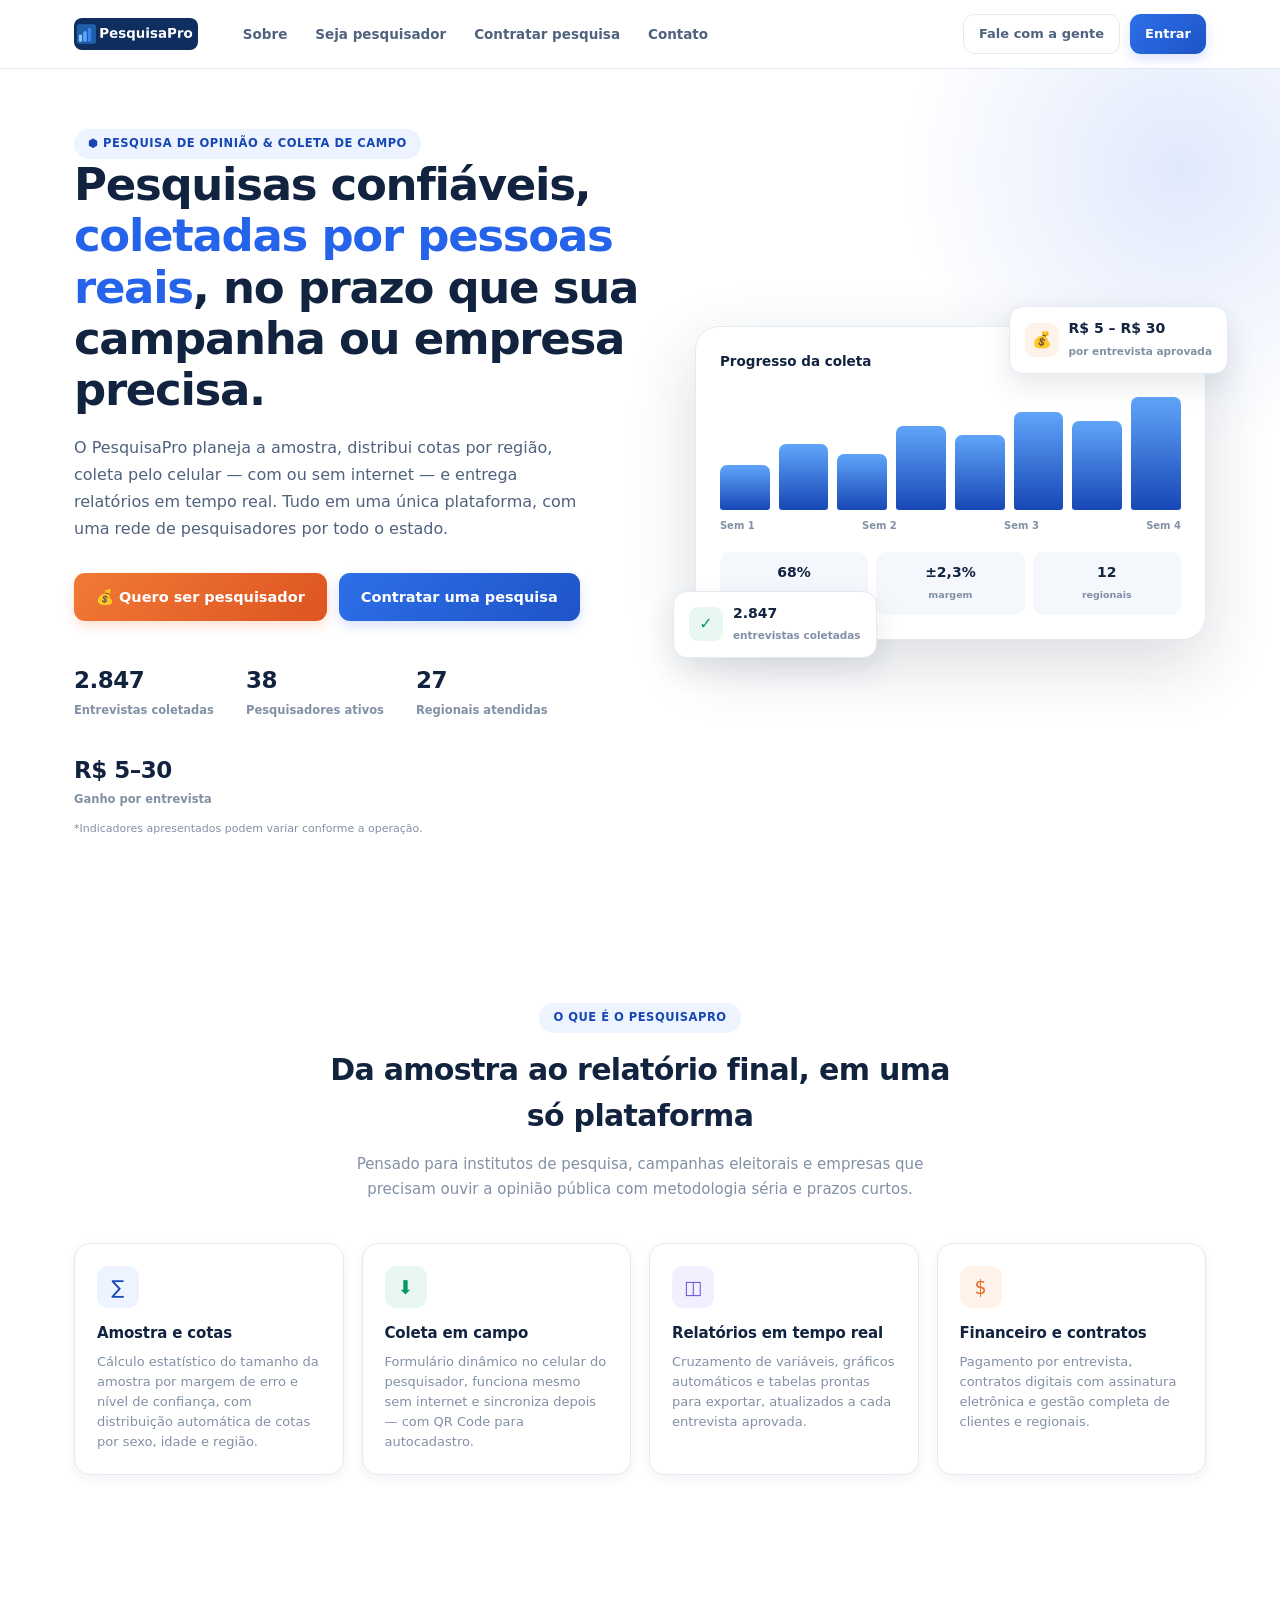
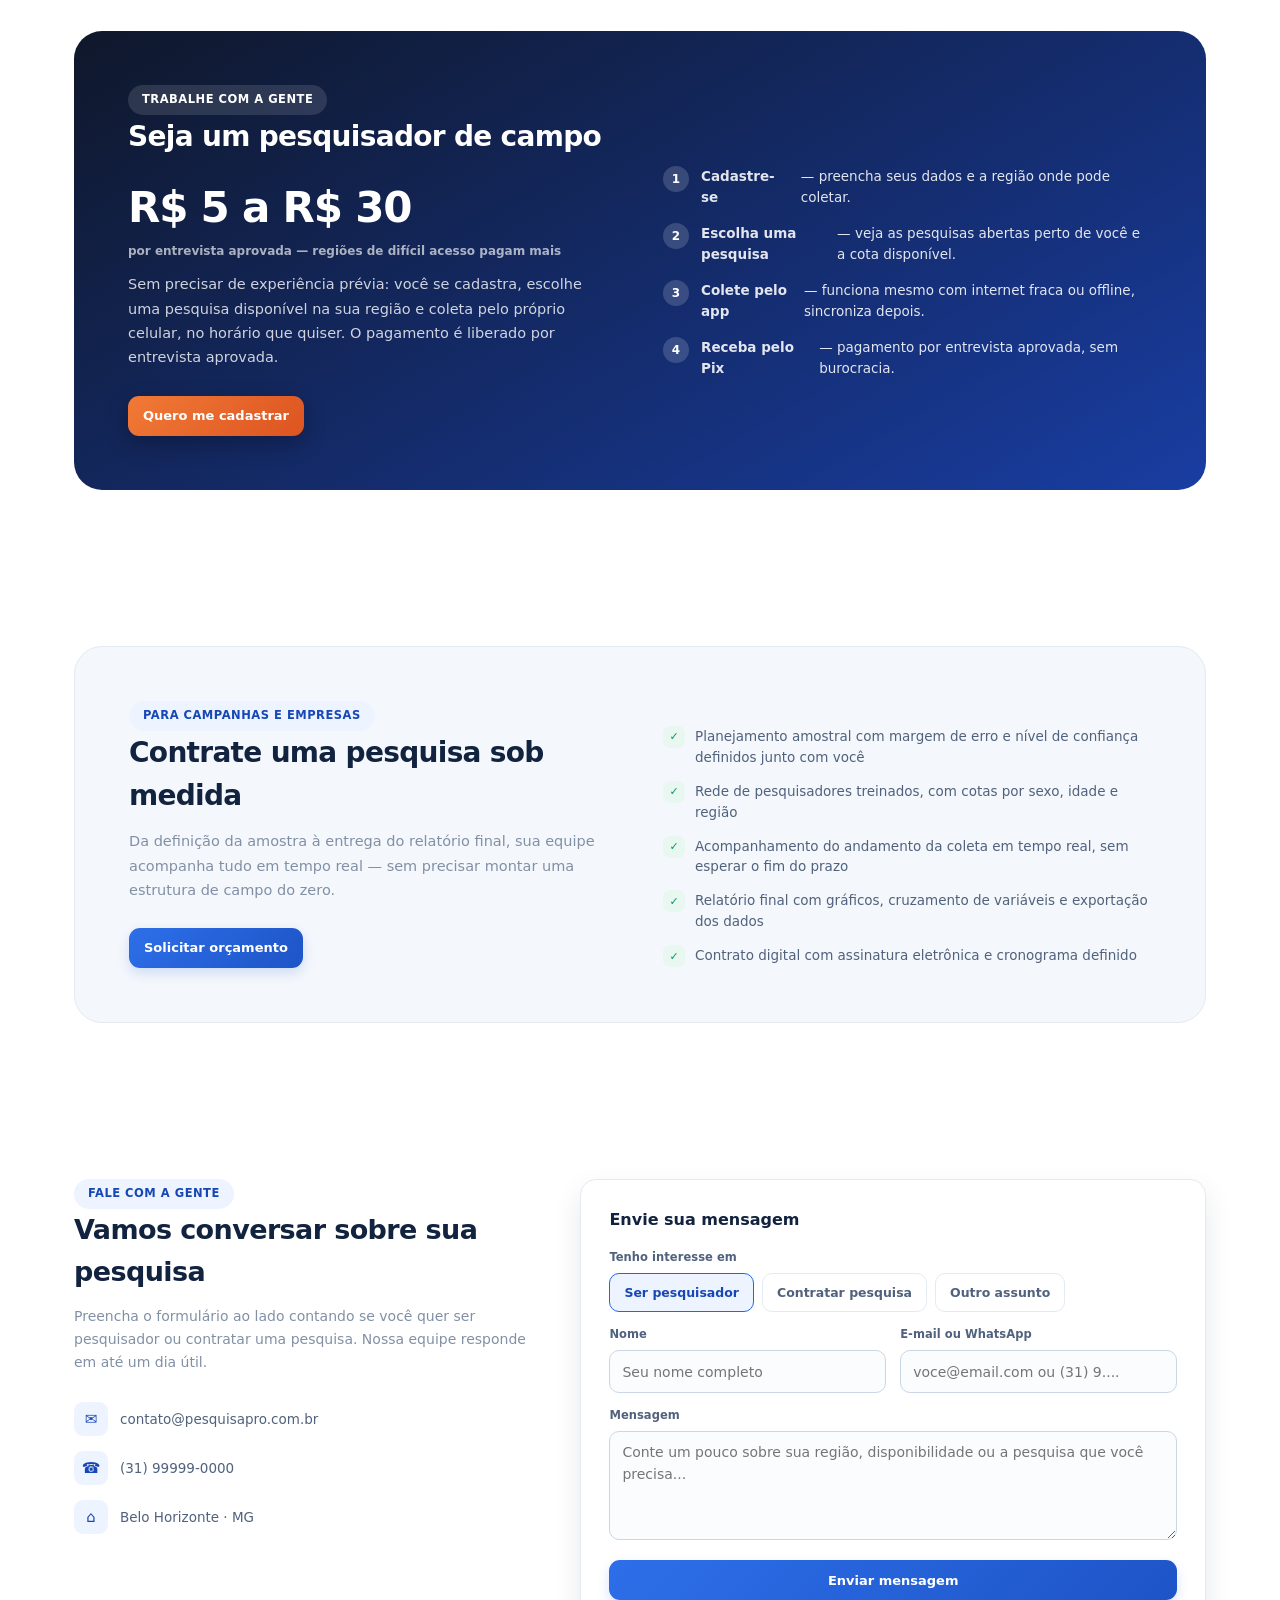
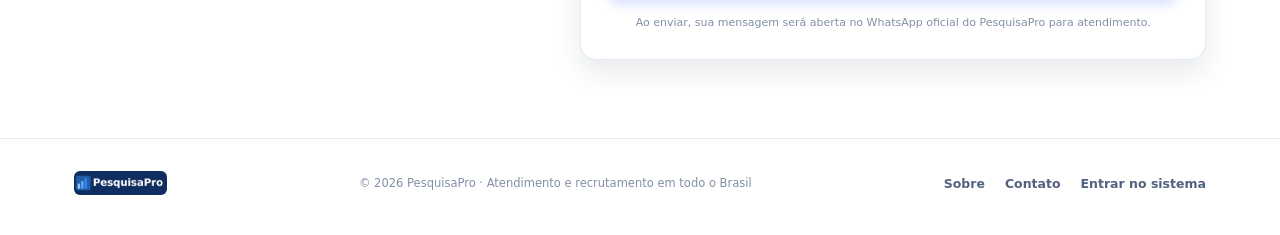
==== commit 92c79e8e: "Remove avisos de prototipo da interface" ====
--- a/index.html
+++ b/index.html
@@ -8,7 +8,7 @@
 <link rel="icon" type="image/png" sizes="64x64" href="assets/favicon-64.png">
 <link rel="icon" type="image/png" sizes="32x32" href="assets/favicon-32.png">
 <link rel="apple-touch-icon" href="assets/icon-512.png">
-<link rel="stylesheet" href="style.css?v=20260830220000">
+<link rel="stylesheet" href="style.css?v=20260830310000">
 </head>
 <body class="lp">
 
@@ -51,7 +51,7 @@
           <div class="lp-trust-item"><b>27</b><span>Regionais atendidas</span></div>
           <div class="lp-trust-item"><b>R$ 5–30</b><span>Ganho por entrevista</span></div>
         </div>
-        <p class="lp-trust-note">*Números de demonstração do protótipo.</p>
+        <p class="lp-trust-note">*Indicadores apresentados podem variar conforme a operação.</p>
       </div>
 
       <div class="lp-hero-visual">
@@ -211,13 +211,13 @@
           </div>
 
           <button type="submit" class="btn btn-fill" style="width:100%;justify-content:center">Enviar mensagem</button>
-          <p class="lp-form-note">Protótipo de demonstração — este formulário não envia dados de verdade.</p>
+          <p class="lp-form-note">Ao enviar, sua mensagem será aberta no WhatsApp oficial do PesquisaPro para atendimento.</p>
         </form>
 
         <div class="lp-form-card lp-success" id="lpSuccess">
           <div class="ls-ico">✓</div>
           <h3>Recebemos sua mensagem!</h3>
-          <p>Nossa equipe entra em contato em até 1 dia útil.<br>Protótipo de demonstração — dados fictícios.</p>
+          <p id="lpSuccessText">Sua mensagem foi preparada no WhatsApp. Conclua o envio por lá para falar com nossa equipe.</p>
           <button class="btn btn-out" style="margin-top:18px" onclick="lpReset()">Enviar outra mensagem</button>
         </div>
       </div>
@@ -229,7 +229,7 @@
 <footer class="lp-footer">
   <div class="lp-main lp-footer-in">
     <img src="assets/logo-wide.png" alt="PesquisaPro">
-    <span class="lp-footer-note">© 2026 PesquisaPro · Protótipo de demonstração · dados fictícios</span>
+    <span class="lp-footer-note">© 2026 PesquisaPro · Atendimento e recrutamento em todo o Brasil</span>
     <div class="lp-footer-links">
       <a href="#sobre">Sobre</a>
       <a href="#contato">Contato</a>
@@ -254,7 +254,19 @@
 });
 function lpSubmit(e){
   e.preventDefault();
-  document.getElementById('lpForm').style.display='none';
+  const form=e.currentTarget;
+  const inputs=form.querySelectorAll('input[type="text"]');
+  const name=(inputs[0]?.value||'').trim();
+  const contact=(inputs[1]?.value||'').trim();
+  const interest=form.querySelector('input[name="lpInterest"]:checked')?.value||'outro';
+  const message=(form.querySelector('textarea')?.value||'').trim();
+  const interestLabel={pesquisador:'ser pesquisador',cliente:'contratar uma pesquisa',outro:'outro assunto'}[interest]||'outro assunto';
+  const text=['Olá, equipe PesquisaPro!','Tenho interesse em '+interestLabel+'.','Nome: '+name,'Contato: '+contact,message?'Mensagem: '+message:''].filter(Boolean).join('\n');
+  const whatsappUrl='https://wa.me/553996683030?text='+encodeURIComponent(text);
+  const popup=window.open(whatsappUrl,'_blank','noopener');
+  const success=document.getElementById('lpSuccessText');
+  if(success)success.textContent=popup?'Sua mensagem foi preparada no WhatsApp. Conclua o envio por lá para falar com nossa equipe.':'O navegador bloqueou a abertura automática. Use o WhatsApp oficial do PesquisaPro para enviar sua mensagem.';
+  form.style.display='none';
   document.getElementById('lpSuccess').style.display='block';
   document.getElementById('lpSuccess').scrollIntoView({behavior:'smooth', block:'center'});
   return false;
--- a/style.css
+++ b/style.css
@@ -639,3 +639,109 @@
 
 /* ---------- COMISSÕES E PARCEIROS COMERCIAIS ---------- */
 .comm-partner-hero{display:flex;align-items:center;justify-content:space-between;gap:18px;padding:20px 22px;margin-bottom:16px;border:1px solid #cfe0ff;border-radius:18px;background:linear-gradient(135deg,#f4f8ff 0%,#fff 62%);box-shadow:0 8px 22px rgba(37,99,235,.08)}.comm-partner-hero h2{margin:4px 0 4px;font-size:22px;letter-spacing:-.4px}.comm-partner-hero p{margin:0;color:var(--ink3);font-size:13px}.comm-partner-rate{min-width:190px;padding:14px 16px;border-radius:15px;text-align:right;background:linear-gradient(145deg,#2f78ec,#184dbb);color:#fff;box-shadow:inset 1px 1px 2px rgba(255,255,255,.34),0 8px 16px rgba(37,99,235,.2)}.comm-partner-rate span,.comm-partner-rate small{display:block;color:rgba(255,255,255,.78);font-size:11px}.comm-partner-rate strong{display:block;margin:2px 0;font-size:25px;letter-spacing:-.8px}.comm-partner-rate small{font-size:10px}.comm-partner-grid{align-items:start}.comm-partner-list,.comm-commission-list,.comm-commission-admin-list{display:flex;flex-direction:column;gap:7px}.comm-partner-row{display:flex;align-items:center;justify-content:space-between;gap:14px;width:100%;padding:11px 12px;border:1px solid var(--line);border-radius:12px;background:#fff;color:var(--ink);text-align:left;cursor:pointer;transition:transform .15s var(--ease),border-color .15s var(--ease),box-shadow .15s var(--ease)}.comm-partner-row:hover,.comm-partner-row:focus-visible{border-color:#9bc2ff;box-shadow:0 6px 14px rgba(37,99,235,.1);transform:translateY(-1px);outline:none}.comm-partner-row span{min-width:0}.comm-partner-row span:last-child{text-align:right}.comm-partner-row b,.comm-partner-row strong{display:block;font-size:12.5px}.comm-partner-row small{display:block;margin-top:3px;color:var(--ink3);font-size:10.5px;white-space:nowrap;overflow:hidden;text-overflow:ellipsis}.comm-stage-mini{color:var(--brand)!important}.comm-commission-totals{display:grid;grid-template-columns:repeat(3,1fr);gap:8px;margin:12px 0 14px}.comm-commission-totals>div{padding:10px;border:1px solid var(--line);border-radius:11px;background:#f8fafc}.comm-commission-totals span{display:block;color:var(--ink3);font-size:10.5px}.comm-commission-totals b{display:block;margin-top:4px;font-size:14px}.comm-commission-row{display:flex;align-items:center;justify-content:space-between;gap:12px;padding:10px 0;border-bottom:1px solid var(--line)}.comm-commission-row:last-child{border-bottom:0}.comm-commission-row b{display:block;font-size:12px}.comm-commission-row small{display:block;color:var(--ink3);font-size:10.5px;margin-top:3px}.comm-status-select{width:auto;min-width:132px;height:32px;padding:0 8px;font-size:11px}.comm-partner-foot{display:flex;justify-content:space-between;gap:12px;flex-wrap:wrap;margin-top:13px;color:var(--ink3);font-size:11.5px}.comm-partner-foot b{color:var(--ink)}.comm-detail-commission{padding-top:12px;border-top:1px solid var(--line)}.comm-detail-commission-list{display:flex;flex-direction:column;gap:8px;margin-top:8px}.comm-detail-commission-list>div{display:flex;justify-content:space-between;gap:12px;padding:9px 10px;background:#f8fafc;border-radius:9px}.comm-detail-commission-list small{color:var(--ink3);font-size:11px}.comm-stage-readonly{display:flex;flex-direction:column;gap:4px;padding:12px 14px;border:1px solid var(--line);border-radius:11px;background:#f8fafc}.comm-stage-readonly .lbl{margin:0}.comm-stage-readonly b{font-size:13px}.comm-stage-readonly small{color:var(--ink3);font-size:11px}@media(max-width:700px){.comm-partner-hero{align-items:flex-start;flex-direction:column}.comm-partner-rate{width:100%;min-width:0;text-align:left}.comm-commission-totals{grid-template-columns:1fr}.comm-partner-row{align-items:flex-start;flex-direction:column}.comm-partner-row span:last-child{text-align:left}.comm-partner-foot{flex-direction:column}.comm-status-select{min-width:112px}}
+
+/* ---------- USUÁRIOS — EXPERIÊNCIA DE GESTÃO ---------- */
+.users-page{max-width:100%}.users-context{display:flex;align-items:center;justify-content:space-between;gap:14px;margin:0 0 14px;padding:0 2px}.users-context p{margin:5px 0 0;color:var(--ink3);font-size:13px}.users-count-chip,.users-table-count{display:inline-flex;align-items:center;justify-content:center;min-width:46px;height:30px;padding:0 11px;border:1px solid #d6e4fb;border-radius:999px;background:#f2f7ff;color:#1d5ec5;font-size:12px;font-weight:800}.user-tabs{display:flex;align-items:center;justify-content:space-between;gap:15px;margin:12px 0 18px;padding:7px;border:1px solid #dce7f4;border-radius:15px;background:rgba(244,248,253,.86);box-shadow:0 5px 16px rgba(16,42,84,.05)}.user-tabs-track{display:flex;flex-wrap:wrap;gap:4px}.user-tab{display:inline-flex;align-items:center;gap:8px;min-height:38px;padding:0 13px;border:1px solid transparent;border-radius:10px;background:transparent;color:#51647d;font-size:12px;font-weight:700;cursor:pointer;transition:all .18s var(--ease)}.user-tab b{display:inline-flex;align-items:center;justify-content:center;min-width:20px;height:20px;padding:0 5px;border-radius:999px;background:#e8eef7;color:#6c7c90;font-size:10px}.user-tab:hover,.user-tab:focus-visible{background:#fff;border-color:#d9e5f3;color:#1c4d94;outline:none}.user-tab.is-active{background:#fff;color:#1958bb;border-color:#cbdfff;box-shadow:0 5px 12px rgba(37,99,235,.1)}.user-tab.is-active b{background:#e0edff;color:#1d5ec5}.user-tab-context{display:flex;align-items:center;gap:8px;padding:0 8px 0 4px;white-space:nowrap}.user-tab-context .eyebrow{font-size:9px}.user-tab-context strong{font-size:11px;color:var(--ink3)}.user-stat-grid .stat{min-height:136px}.user-table-card{overflow:hidden;padding:0}.user-table-heading{display:flex;align-items:center;justify-content:space-between;gap:16px;padding:19px 20px;border-bottom:1px solid #e5edf6;background:linear-gradient(135deg,#fbfdff,#f7faff)}.user-table-heading .card-t{margin:0}.user-table-heading .card-d{margin-top:4px}.users-table-count{background:#fff;color:#51647d;border-color:#dce5f0}.user-table-scroll{overflow-x:auto}.user-table-scroll table{min-width:760px}.user-table-scroll th{height:45px;background:#fbfdff;color:#75869b;font-size:10px;letter-spacing:.08em}.user-table-scroll tbody tr{transition:background .16s ease}.user-table-scroll tbody tr:hover{background:#f8fbff}.users-empty-state{display:flex;align-items:center;justify-content:center;gap:16px;min-height:190px;padding:26px 20px;text-align:left;background:radial-gradient(circle at 50% 0%,#f7fbff 0%,#fff 60%)}.users-empty-icon{display:flex;align-items:center;justify-content:center;width:58px;height:58px;border-radius:18px;background:linear-gradient(145deg,#e8f2ff,#d5e7ff);color:#2563eb;font-size:30px;font-weight:300;box-shadow:inset 1px 1px 2px rgba(255,255,255,.95),0 9px 18px rgba(37,99,235,.12)}.users-empty-state h3{margin:0 0 5px;font-size:16px;color:var(--ink)}.users-empty-state p{max-width:420px;margin:0 0 13px;color:var(--ink3);font-size:12px;line-height:1.55}.users-empty-state .btn{min-height:36px}@media(max-width:900px){.user-tabs{align-items:flex-start;flex-direction:column}.user-tab-context{padding:4px 7px}.users-context{align-items:flex-start;flex-direction:column}.users-count-chip{align-self:flex-start}}@media(max-width:600px){.user-tabs-track{width:100%;overflow-x:auto;flex-wrap:nowrap;padding-bottom:3px}.user-tab{flex:0 0 auto}.user-tab-context{width:100%;justify-content:space-between}.user-table-heading{padding:16px}.users-empty-state{align-items:flex-start;flex-direction:column;text-align:center}.users-empty-state p{margin-left:auto;margin-right:auto}.users-empty-state .btn{width:100%}}
+
+/* ---------- CONTATO CONTEXTUAL ---------- */
+.conversation-btn{display:inline-flex;align-items:center;justify-content:center;gap:5px;color:#0f766e!important;border-color:#a8e1d4!important;background:#f0fdfa}.conversation-btn:hover,.conversation-btn:focus-visible{background:#dff8f2!important;border-color:#64c7b3!important;color:#0b5f55!important;transform:translateY(-1px)}.conversation-btn .icon3d{width:16px;height:16px;flex:0 0 16px;filter:drop-shadow(0 2px 2px rgba(15,118,110,.18))}.map-popup-actions{display:flex;align-items:center;gap:6px;flex-wrap:wrap;margin-top:9px}.map-popup-actions .conversation-btn{font-size:11px;padding:5px 8px}.map-popup-actions .map-popup-action{margin-top:0}.comm-card-actions{display:flex;align-items:center;gap:6px;min-width:0}.comm-card-actions .conversation-btn{font-size:10.5px;padding:4px 7px}.comm-card-actions select{max-width:138px}.comm-detail-title-actions{display:flex;align-items:center;gap:9px;flex-wrap:wrap;justify-content:flex-end}.comm-detail-title-actions .conversation-btn{font-size:11px;padding:6px 9px}.team-invite-actions{display:flex;align-items:center;gap:6px;flex-wrap:wrap;justify-content:flex-end}.team-invite-actions .conversation-btn{font-size:10.5px;padding:4px 7px}.live-feed-row .conversation-btn{font-size:10.5px;padding:3px 7px}.audit-actions .conversation-btn{font-size:10.5px;padding:3px 7px}@media(max-width:700px){.comm-card-actions{align-items:flex-end;flex-direction:column}.comm-card-actions select{max-width:100%;width:100%}.comm-detail-title-actions{justify-content:flex-start}.team-invite-actions{justify-content:flex-start;width:100%}.map-popup-actions{flex-direction:column;align-items:stretch}.map-popup-actions .conversation-btn,.map-popup-actions .map-popup-action{width:100%}}
+
+/* RECRUTAMENTO — central de captação e ranking */
+.recruitment-page{display:flex;flex-direction:column;gap:16px}
+.recruitment-hero{display:flex;align-items:center;justify-content:space-between;gap:24px;padding:24px 28px;border:1px solid #99f6e4;border-radius:20px;background:linear-gradient(135deg,#f0fdfa 0%,#eff6ff 100%);box-shadow:0 12px 28px rgba(15,118,110,.08)}
+.recruitment-hero h2{font-size:clamp(20px,3vw,29px);margin:8px 0 7px;color:#0f172a;letter-spacing:-.03em}
+.recruitment-hero p{margin:0;max-width:700px;color:#64748b;line-height:1.55}
+.recruitment-hero-icon{width:72px;height:72px;display:grid;place-items:center;flex:0 0 auto;border-radius:22px;background:linear-gradient(145deg,#14b8a6,#0f766e);box-shadow:inset 0 1px 0 rgba(255,255,255,.5),0 16px 28px rgba(13,148,136,.24)}
+.recruitment-hero-icon .ico-3d,.recruitment-hero-icon svg{width:38px;height:38px;color:#fff;filter:brightness(1.18)}
+.recruitment-section{padding:20px}
+.section-heading{display:flex;align-items:center;justify-content:space-between;gap:12px;margin-bottom:16px}
+.section-heading .card-t{margin:0}
+.recruiter-grid{display:grid;grid-template-columns:repeat(2,minmax(0,1fr));gap:14px}
+.recruiter-card{border:1px solid #e2e8f0;border-radius:17px;background:#fff;padding:16px;box-shadow:0 8px 22px rgba(15,23,42,.055);transition:transform .18s ease,box-shadow .18s ease,border-color .18s ease}
+.recruiter-card:hover{transform:translateY(-2px);border-color:#99f6e4;box-shadow:0 14px 28px rgba(15,118,110,.12)}
+.recruiter-card-top{display:flex;align-items:center;gap:10px}
+.recruiter-avatar{width:40px;height:40px;font-size:13px;background:linear-gradient(145deg,#14b8a6,#0f766e);color:#fff;box-shadow:inset 0 1px 0 rgba(255,255,255,.4),0 6px 14px rgba(13,148,136,.2)}
+.recruiter-card-name{min-width:0;flex:1;display:flex;flex-direction:column;gap:5px}.recruiter-card-name strong{font-size:14px;overflow:hidden;text-overflow:ellipsis;white-space:nowrap}.recruiter-card-name span{font-size:11px;color:#64748b}.recruiter-rank{margin-left:5px;color:#0f766e!important;font-weight:800}
+.recruiter-link-row{display:flex;align-items:center;gap:8px;margin:14px 0 10px;padding:8px 10px;border-radius:10px;background:#f8fafc;border:1px solid #e2e8f0}.recruiter-link-row code,.recruiter-personal-link code{font-size:11px;color:#475569;overflow:hidden;text-overflow:ellipsis;white-space:nowrap;flex:1}
+.recruiter-qr-layout{display:flex;align-items:center;gap:14px}.recruiter-qr{width:124px;height:124px;display:grid;place-items:center;flex:0 0 auto;background:#fff;border:1px solid #e2e8f0;border-radius:12px;overflow:hidden;font-size:10px;color:#94a3b8}.recruiter-qr img,.recruiter-qr canvas{display:block;max-width:100%;height:auto}
+.recruiter-card-actions{display:flex;flex-direction:column;align-items:stretch;gap:7px;min-width:0;flex:1}.recruiter-card-actions .btn{width:100%;padding:9px 10px;font-size:12px}.recruiter-card-actions small{color:#64748b;margin-top:3px}.recruiter-card-actions small b{color:#0f766e}
+.recruiter-metrics{display:grid;grid-template-columns:repeat(4,minmax(0,1fr));gap:7px;margin-top:14px;padding-top:12px;border-top:1px solid #eef2f7}.recruiter-metrics div{min-width:0}.recruiter-metrics b{display:block;font-size:15px;color:#0f172a;white-space:nowrap;overflow:hidden;text-overflow:ellipsis}.recruiter-metrics span{display:block;margin-top:3px;color:#94a3b8;font-size:10px}
+.recruitment-notice{margin:0;border-left-color:#0f766e;background:#f0fdfa}
+.recruiter-personal-link{display:flex;align-items:center;gap:8px;max-width:620px;margin-top:15px;padding:8px 10px;border-radius:11px;background:#fff;border:1px solid #99f6e4}.recruiter-personal-link .btn{padding:8px 12px;font-size:12px;white-space:nowrap}
+.table-sub{font-size:11px;color:#94a3b8;margin-top:3px}
+.pill-teal{background:#ccfbf1;color:#0f766e}
+@media(max-width:900px){.recruiter-grid{grid-template-columns:1fr}.recruitment-stat-grid{grid-template-columns:repeat(2,minmax(0,1fr))}}
+@media(max-width:580px){.recruitment-hero{align-items:flex-start}.recruitment-hero-icon{display:none}.section-heading{align-items:flex-start;flex-direction:column}.recruiter-qr-layout{align-items:flex-start}.recruiter-qr{width:104px;height:104px}.recruiter-metrics{grid-template-columns:repeat(2,minmax(0,1fr))}.recruiter-personal-link{align-items:stretch;flex-direction:column}.recruiter-personal-link .btn{width:100%}}
+
+/* Desempenho comercial por vendedor */
+.comm-performance-page{display:flex;flex-direction:column;gap:16px}
+.comm-performance-hero{display:flex;justify-content:space-between;align-items:center;gap:22px;padding:24px 26px;border-radius:22px;background:linear-gradient(135deg,#0d2142 0%,#173b76 58%,#2563eb 100%);color:#fff;box-shadow:0 18px 42px rgba(15,47,92,.18)}
+.comm-performance-hero h2{margin:6px 0 8px;font-size:26px;letter-spacing:-.03em}
+.comm-performance-hero p{margin:0;color:rgba(255,255,255,.75);max-width:720px}
+.comm-performance-hero-badge{min-width:128px;display:flex;flex-direction:column;align-items:center;justify-content:center;padding:16px 18px;border-radius:18px;background:rgba(255,255,255,.12);border:1px solid rgba(255,255,255,.2);backdrop-filter:blur(8px)}
+.comm-performance-hero-badge strong{font-size:32px;line-height:1}
+.comm-performance-hero-badge span{margin-top:7px;font-size:11px;color:rgba(255,255,255,.78);text-transform:uppercase;letter-spacing:.08em}
+.comm-performance-card{overflow:hidden}
+.comm-performance-table-wrap{overflow-x:auto;margin:0 -2px}
+.comm-performance-table{min-width:940px}
+.comm-performance-table th{white-space:nowrap}
+.comm-performance-person{display:flex;align-items:center;gap:10px;min-width:190px}
+.comm-performance-person small,.comm-kpi-inline small{display:block;color:var(--ink3);font-size:11px;margin-top:3px;white-space:nowrap}
+.comm-kpi-inline b{font-size:15px;color:var(--ink)}
+.comm-conversion-pill{display:inline-flex;align-items:center;justify-content:center;min-width:54px;padding:6px 9px;border-radius:999px;font-weight:800;font-size:12px}
+.comm-conversion-pill.is-good{color:#047857;background:#d1fae5}
+.comm-conversion-pill.is-mid{color:#9a3412;background:#ffedd5}
+.comm-conversion-pill.is-zero{color:#64748b;background:#f1f5f9}
+@media(max-width:700px){.comm-performance-hero{align-items:flex-start;flex-direction:column}.comm-performance-hero-badge{align-self:flex-start;min-width:112px}.comm-performance-hero h2{font-size:22px}.comm-performance-table{min-width:820px}}
+@media(prefers-reduced-motion:reduce){.comm-performance-hero,.comm-conversion-pill{transition:none!important}}
+
+/* Documentos privados da fila de cadastro */
+.signup-doc-actions{display:inline-flex;align-items:center;gap:5px;margin-left:8px}.signup-doc-actions .btn-ghost{padding:5px 8px;font-size:11px;color:var(--brand-d);border:1px solid rgba(37,99,235,.2);background:var(--brand-l)}.signup-doc-actions .btn-ghost:hover{background:#dbeafe;border-color:#93c5fd}
+@media(max-width:700px){.signup-doc-actions{width:100%;margin:6px 0 0}.signup-doc-actions .btn-ghost{flex:1}.signup-actions{flex-wrap:wrap}.signup-actions>div{margin-left:0!important;width:100%;justify-content:flex-start;flex-wrap:wrap}}
+
+/* Busca e segurança de acesso na gestão de usuários */
+.user-search-bar{display:flex;align-items:center;gap:12px;margin:0 0 14px;padding:12px 14px;border:1px solid #dce7f4;border-radius:14px;background:linear-gradient(135deg,#fbfdff,#f6f9fe);box-shadow:0 5px 16px rgba(16,42,84,.05)}
+.user-search-main{position:relative;display:flex;align-items:center;flex:1;min-width:240px}.user-search-main .inp{width:100%;padding-left:37px;padding-right:39px}.user-search-icon{position:absolute;left:13px;z-index:1;color:#6c7c90;font-size:21px;line-height:1;pointer-events:none}.user-search-clear{position:absolute;right:8px;display:grid;place-items:center;width:27px;height:27px;border:0;border-radius:8px;background:#e8eef7;color:#4d6684;font-size:19px;line-height:1;cursor:pointer}.user-search-clear:hover{background:#dce8f8;color:#1d5ec5}.user-search-hint{color:var(--ink3);font-size:11px;white-space:nowrap}.user-password-reset{color:#1d5ec5!important;border-color:#cbdfff!important;background:#f2f7ff!important}.user-password-reset:hover{background:#e0edff!important;border-color:#9bc2ff!important;color:#1747b5!important}
+.password-recovery-link{display:block;margin:13px auto 0;border:0;background:transparent;color:#dbeafe;font-size:12px;font-weight:700;cursor:pointer}.password-recovery-link:hover{text-decoration:underline;color:#fff}.password-recovery-link:disabled{cursor:wait;opacity:.65}.password-reset-title{margin:18px 0 8px;color:#fff;font-size:25px;letter-spacing:-.4px}.password-reset-card .login-sub{margin-bottom:22px}.password-reset-card .field label{color:#dbeafe}.password-reset-card .field input{background:rgba(255,255,255,.96)}
+@media(max-width:760px){.user-search-bar{align-items:stretch;flex-direction:column}.user-search-main{min-width:0}.user-search-hint{white-space:normal}.user-password-reset{width:100%}}
+@media(max-width:560px){.password-reset-title{font-size:22px}}
+
+/* Refinamento da organização da gestão de usuários */
+.user-tabs{display:block;padding:15px 16px 12px;margin:12px 0 18px;border:1px solid #d9e5f3;border-radius:18px;background:linear-gradient(145deg,#f8fbff 0%,#f3f7fc 100%);box-shadow:0 8px 24px rgba(24,59,105,.07)}
+.user-tabs-head{display:flex;align-items:center;justify-content:space-between;gap:16px;padding:0 2px 13px;border-bottom:1px solid #dce7f4}.user-tabs-head>div:first-child{display:flex;flex-direction:column;gap:3px}.user-tabs-head>div:first-child strong{color:var(--ink2);font-size:12px;font-weight:700}.user-tab-context{display:flex;align-items:center;gap:9px;padding:0;white-space:nowrap}.user-tab-context-icon{display:grid;place-items:center;width:31px;height:31px;border:1px solid #cfe0fb;border-radius:10px;background:#eaf2ff;box-shadow:inset 1px 1px 2px rgba(255,255,255,.9)}.user-tab-context-icon .ico-3d{font-size:14px}.user-tab-context>div{display:flex;flex-direction:column;gap:2px}.user-tab-context strong{font-size:12px;color:var(--ink2)}.user-tabs-track{display:flex;align-items:center;gap:6px;padding-top:12px;overflow-x:auto;scrollbar-width:thin}.user-tab{min-height:38px;padding:0 12px;border:1px solid transparent;border-radius:10px;background:transparent;color:#586b84;font-size:12px;font-weight:700;white-space:nowrap;transition:background .18s var(--ease),border-color .18s var(--ease),color .18s var(--ease),transform .18s var(--ease)}.user-tab b{min-width:22px;height:21px;background:#e9eff7;color:#6a7b90}.user-tab:hover,.user-tab:focus-visible{background:#fff;border-color:#cfdef2;color:#2059ae;transform:translateY(-1px)}.user-tab.is-active{background:#fff;border-color:#bfd6fa;color:#1d5ec5;box-shadow:0 5px 13px rgba(37,99,235,.12)}.user-tab.is-active b{background:#deebff;color:#1d5ec5}
+.user-actions-cell{min-width:265px;text-align:right;white-space:normal}.user-actions-cell>.btn-ghost,.user-actions-cell>.conversation-btn{display:inline-flex;align-items:center;justify-content:center;vertical-align:middle;min-height:32px;margin:2px;padding:6px 9px;border-radius:9px;font-size:11px;line-height:1.1}.user-actions-cell>.conversation-btn{color:#0f766e;border-color:#b9eadf;background:#f0fdf9}.user-actions-cell>.conversation-btn:hover{color:#0f766e;border-color:#77d6c5;background:#dcfdf6}.user-actions-cell>.user-password-reset{color:#1d5ec5!important}.user-actions-cell>[onclick*="userDelete"]{color:#b42318!important;border-color:#f1c3bd!important;background:#fff8f7}.user-actions-cell>[onclick*="userDelete"]:hover{background:#fff0ee;border-color:#e99c91!important;color:#991b1b!important}.user-actions-cell>[onclick*="userShow"],.user-actions-cell>[onclick*="userOpen"]{background:#fff}
+@media(max-width:1050px){.user-tabs-head{align-items:flex-start;flex-direction:column;gap:10px}.user-tab-context{align-self:flex-end}.user-tabs-track{padding-bottom:2px}.user-actions-cell{min-width:230px}}
+@media(max-width:640px){.user-tabs{padding:13px 12px 10px;border-radius:15px}.user-tabs-head{padding-bottom:11px}.user-tab-context{align-self:stretch}.user-tab-context-icon{width:29px;height:29px}.user-tabs-track{margin:0 -4px;padding:10px 4px 2px}.user-tab{min-height:36px;padding:0 10px;font-size:11.5px}.user-actions-cell{min-width:190px;text-align:left}.user-actions-cell>.btn-ghost,.user-actions-cell>.conversation-btn{margin:2px 1px;padding:6px 8px}.user-table-scroll table{min-width:820px}}
+
+/* Responsividade unificada das fichas de perfil e do canal do recrutador */
+#main,.main,.profile-page,.recruitment-page{min-width:0;max-width:100%}.profile-page .page-head,.recruitment-page .page-head{min-width:0}.profile-page .page-head>div:first-child,.recruitment-page .page-head>div:first-child{min-width:0}.profile-page .page-head h1,.recruitment-page .page-head h1{overflow-wrap:anywhere}.profile-page .page-head p,.recruitment-page .page-head p{overflow-wrap:anywhere}.profile-page .grid,.profile-page .card,.recruitment-page .card{min-width:0;max-width:100%}.profile-page .card:has(table){overflow-x:hidden}.profile-page table{width:100%;min-width:0;table-layout:fixed}.profile-page td{overflow-wrap:anywhere;word-break:break-word}.profile-page td:first-child{width:38%;word-break:normal}.profile-page .doc-attached{min-width:0}.profile-page .doc-attached span{min-width:0;overflow-wrap:anywhere;word-break:break-word}.profile-page .chip{max-width:100%;overflow-wrap:anywhere;white-space:normal}.profile-page .page-head .ph-actions,.recruitment-page .page-head .ph-actions{min-width:0}
+.recruiter-personal-page .recruitment-hero{min-width:0;overflow:hidden}.recruiter-personal-page .recruitment-hero>div:first-child{min-width:0;max-width:100%}.recruiter-personal-page .recruitment-hero h2,.recruiter-personal-page .recruitment-hero p{overflow-wrap:anywhere}.recruiter-personal-page .recruiter-personal-link{min-width:0;max-width:100%}.recruiter-personal-page .recruiter-personal-link code{min-width:0;max-width:100%}
+@media(max-width:860px){
+  .profile-page .page-head,.recruitment-page .page-head{gap:11px;margin-bottom:18px}
+  .profile-page .page-head .ph-actions,.recruitment-page .page-head .ph-actions{width:100%;margin-left:0;display:flex;flex-wrap:wrap;gap:7px}
+  .profile-page .page-head .ph-actions>button,.profile-page .page-head .ph-actions>a,.recruitment-page .page-head .ph-actions>button,.recruitment-page .page-head .ph-actions>a{flex:1 1 145px;justify-content:center;min-width:0}
+  .profile-page .grid.g2{grid-template-columns:minmax(0,1fr)}
+  .profile-page .card:has(table){overflow-x:hidden}
+}
+@media(max-width:580px){
+  body{overflow-x:hidden}
+  .profile-page .page-head .ph-actions>button,.profile-page .page-head .ph-actions>a{flex-basis:calc(50% - 7px);font-size:11.5px;padding-left:9px;padding-right:9px}
+  .profile-page .page-head .ph-actions>.btn-ghost{min-height:36px}
+  .profile-page .card{padding:14px}
+  .profile-page .card-t{font-size:14px}
+  .profile-page table{font-size:12px}
+  .profile-page td{padding:9px 8px;vertical-align:top}
+  .profile-page td:first-child{width:40%;font-size:11px}
+  .profile-page .doc-attached{align-items:flex-start;gap:7px;flex-wrap:wrap}
+  .profile-page .doc-attached .btn-ghost{margin-left:auto}
+  .recruiter-personal-page .recruitment-hero{align-items:stretch;flex-direction:column;padding:18px 16px;border-radius:15px}
+  .recruiter-personal-page .recruitment-hero h2{font-size:22px;line-height:1.15}
+  .recruiter-personal-page .recruitment-hero p{font-size:12px}
+  .recruiter-personal-page .recruitment-stat-grid{grid-template-columns:repeat(2,minmax(0,1fr));gap:9px}
+  .recruiter-personal-page .recruitment-section{padding:14px}
+  .recruiter-personal-page .user-table-scroll{max-width:100%;overflow-x:auto}
+}
+@media(max-width:380px){
+  .profile-page .page-head .ph-actions>button,.profile-page .page-head .ph-actions>a{flex-basis:100%}
+  .recruiter-personal-page .recruitment-stat-grid{grid-template-columns:1fr}
+}
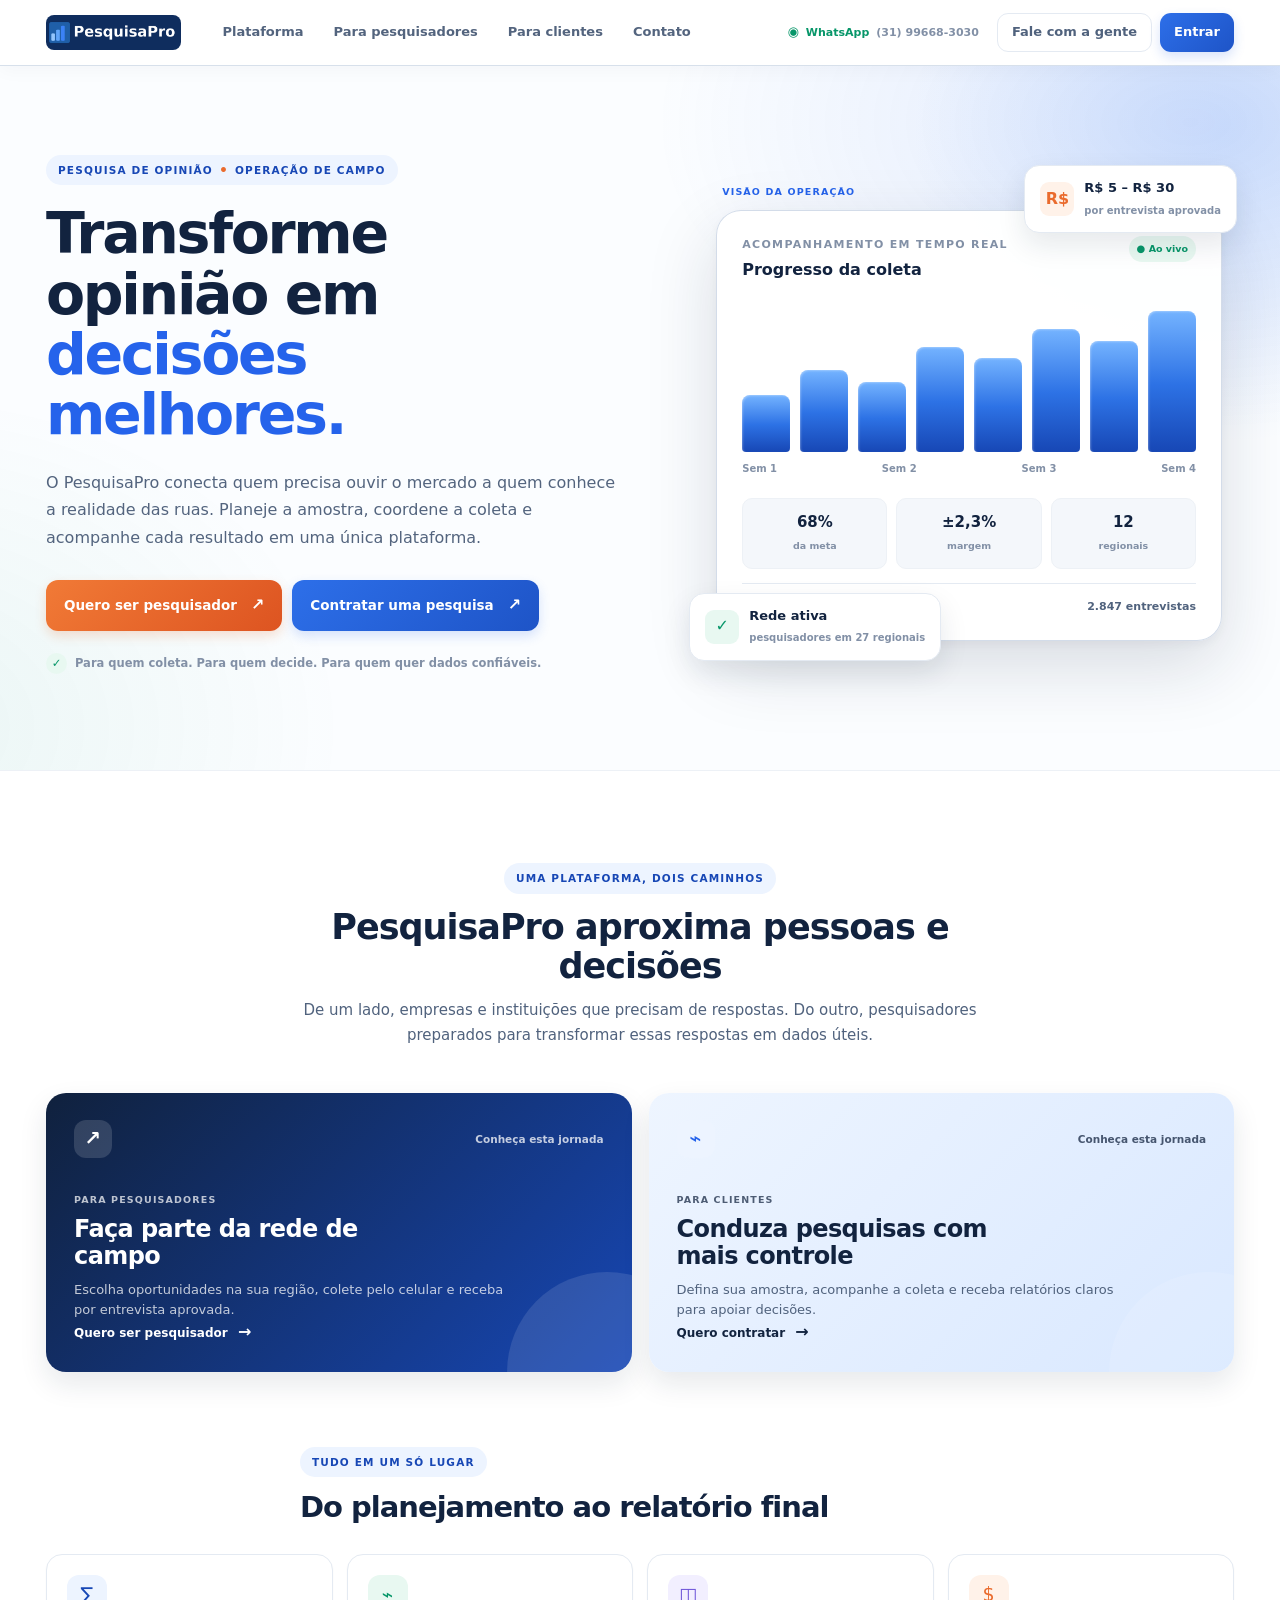
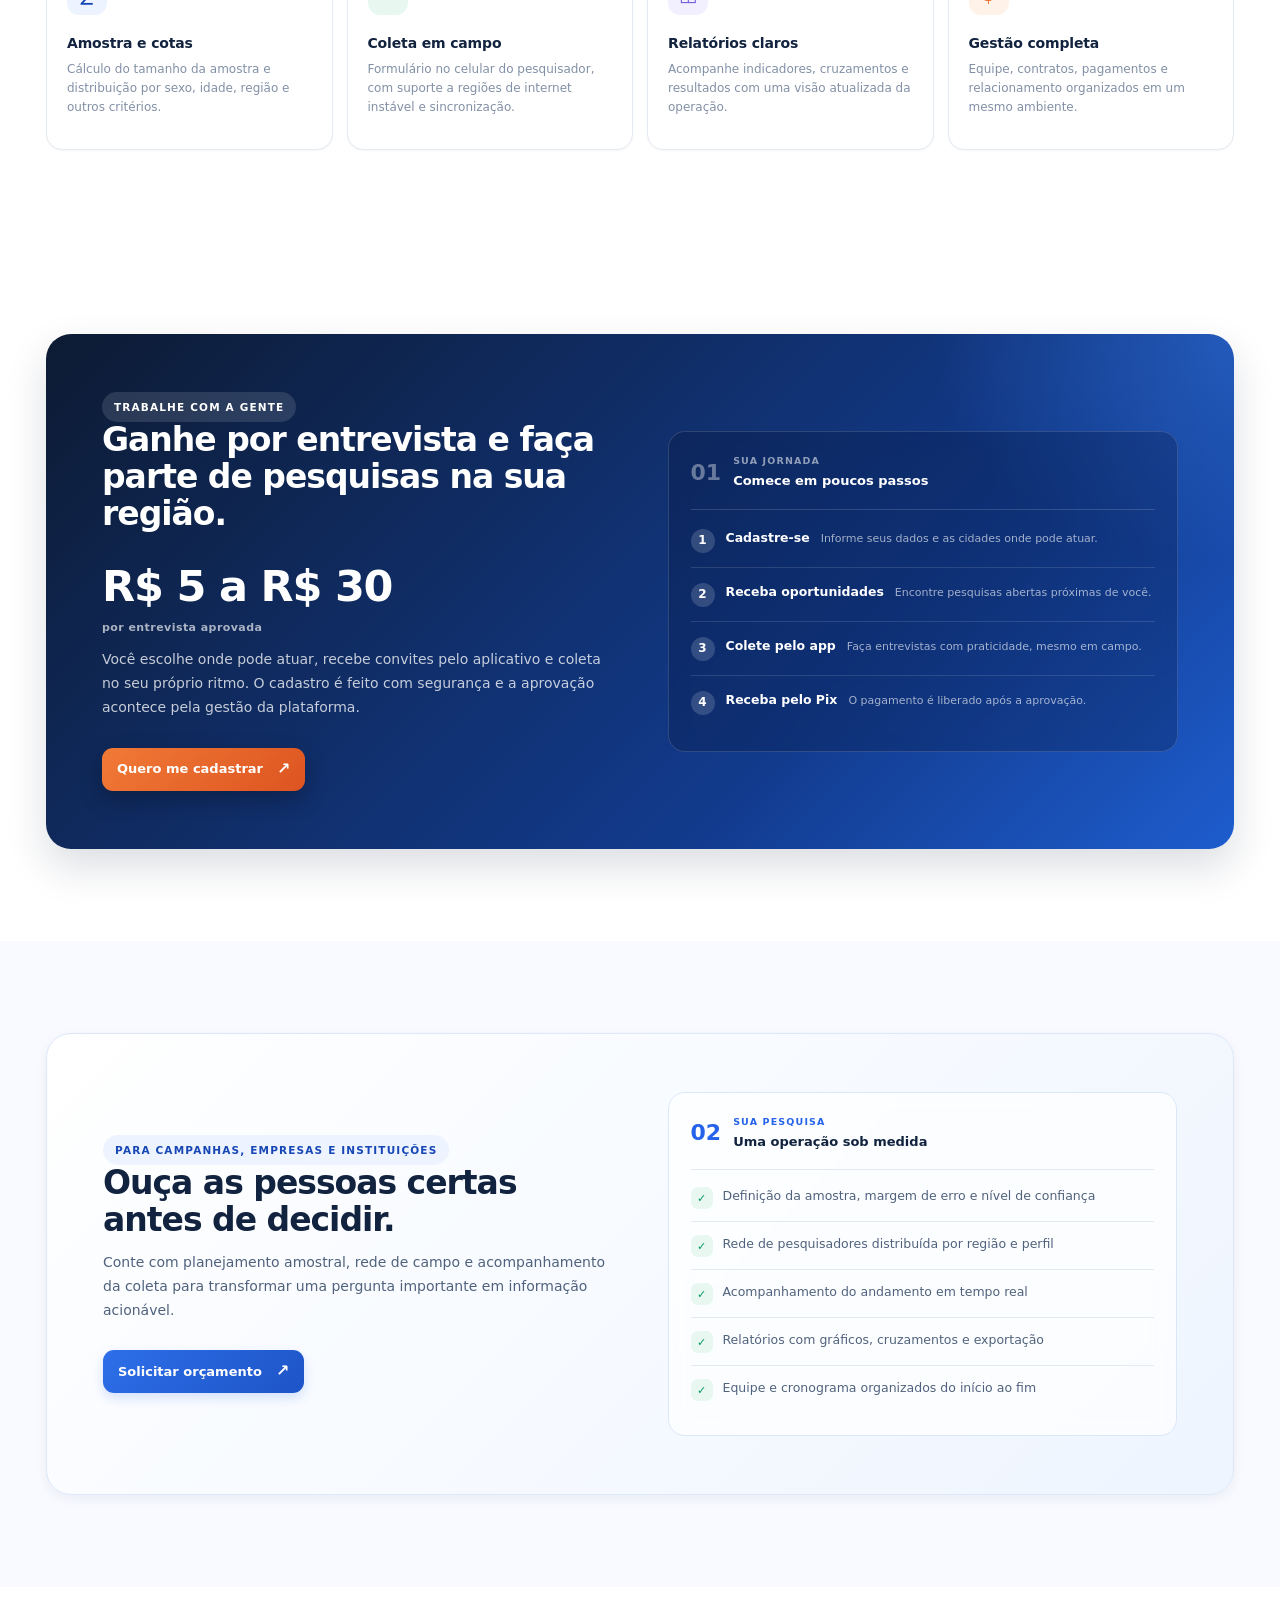
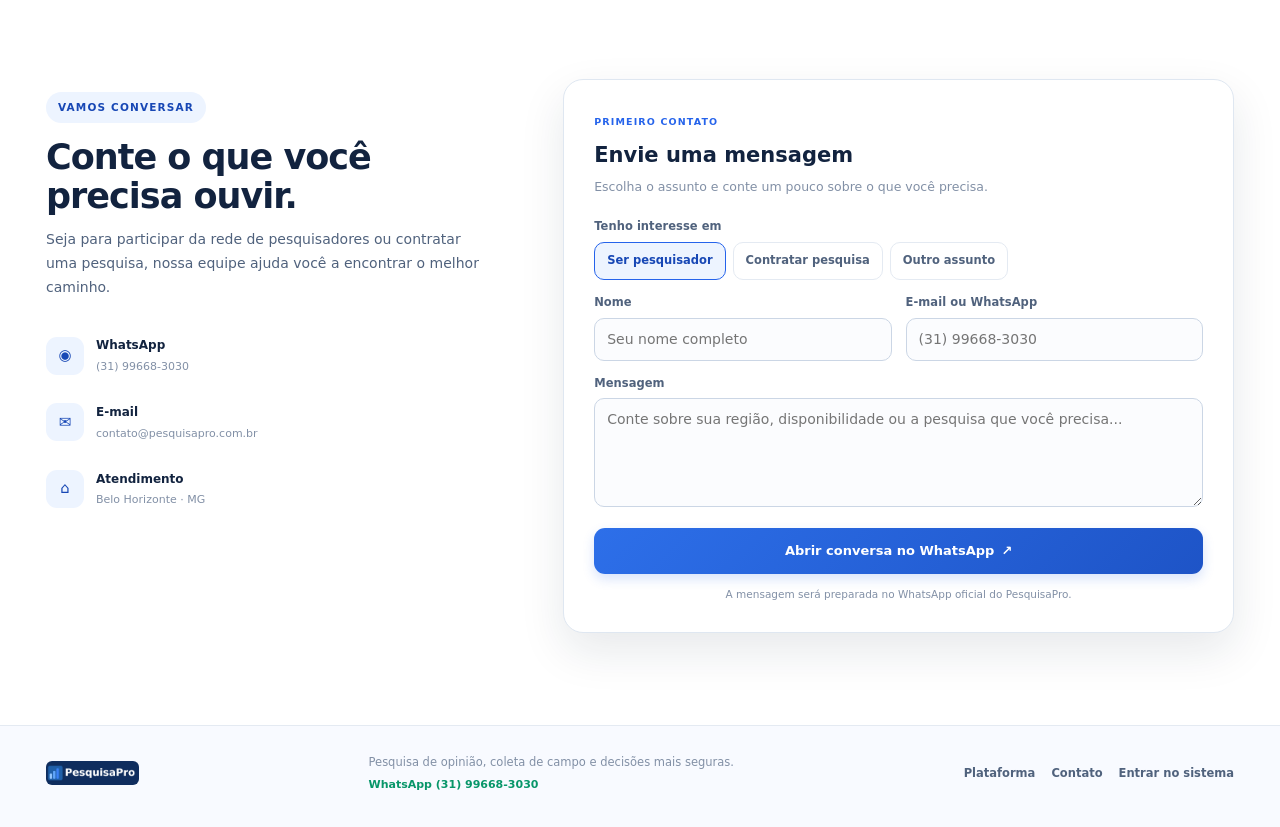
==== commit b13333a0: "Redesenha pagina inicial para pesquisadores e clientes" ====
--- a/index.html
+++ b/index.html
@@ -3,27 +3,27 @@
 <head>
 <meta charset="UTF-8">
 <meta name="viewport" content="width=device-width, initial-scale=1.0">
-<title>PesquisaPro — Pesquisa de opinião, coleta de campo e renda extra</title>
-<meta name="description" content="PesquisaPro conecta institutos, campanhas e empresas a uma rede de pesquisadores de campo. Peça uma pesquisa sob medida ou ganhe entre R$ 5 e R$ 30 por entrevista coletada.">
+<title>PesquisaPro | Pesquisa de opinião e rede de campo</title>
+<meta name="description" content="PesquisaPro conecta clientes a uma rede de pesquisadores de campo para planejar, coletar e acompanhar pesquisas de opinião com mais agilidade e controle.">
 <link rel="icon" type="image/png" sizes="64x64" href="assets/favicon-64.png">
 <link rel="icon" type="image/png" sizes="32x32" href="assets/favicon-32.png">
 <link rel="apple-touch-icon" href="assets/icon-512.png">
-<link rel="stylesheet" href="style.css?v=20260830310000">
+<link rel="stylesheet" href="style.css?v=20260903100000">
 </head>
 <body class="lp">
 
-<!-- ===================== HEADER ===================== -->
 <header class="lp-header">
   <div class="lp-header-in">
     <a href="#top" class="lp-logo-link"><img src="assets/logo-wide.png" alt="PesquisaPro"></a>
-    <nav class="lp-nav">
-      <a href="#sobre">Sobre</a>
-      <a href="#pesquisador">Seja pesquisador</a>
-      <a href="#contratar">Contratar pesquisa</a>
+    <nav class="lp-nav" aria-label="Navegação principal">
+      <a href="#sobre">Plataforma</a>
+      <a href="#pesquisador">Para pesquisadores</a>
+      <a href="#contratar">Para clientes</a>
       <a href="#contato">Contato</a>
     </nav>
     <div class="lp-header-spacer"></div>
     <div class="lp-header-actions">
+      <a href="https://wa.me/5531996683030?text=Ol%C3%A1%2C%20quero%20conhecer%20o%20PesquisaPro." class="lp-header-whatsapp" target="_blank" rel="noopener">WhatsApp <span>(31) 99668-3030</span></a>
       <a href="#contato" class="btn btn-out">Fale com a gente</a>
       <a href="app.html" class="btn btn-fill">Entrar</a>
     </div>
@@ -32,36 +32,29 @@
 
 <div id="top"></div>
 
-<!-- ===================== HERO ===================== -->
 <section class="lp-hero">
   <div class="lp-hero-glow"></div>
   <div class="lp-main">
     <div class="lp-hero-grid">
-      <div>
-        <span class="lp-eyebrow">⬢ Pesquisa de opinião &amp; coleta de campo</span>
-        <h1>Pesquisas confiáveis, <span>coletadas por pessoas reais</span>, no prazo que sua campanha ou empresa precisa.</h1>
-        <p class="lp-hero-sub">O PesquisaPro planeja a amostra, distribui cotas por região, coleta pelo celular — com ou sem internet — e entrega relatórios em tempo real. Tudo em uma única plataforma, com uma rede de pesquisadores por todo o estado.</p>
+      <div class="lp-hero-copy">
+        <span class="lp-eyebrow">Pesquisa de opinião <i>•</i> operação de campo</span>
+        <h1>Transforme opinião em <span>decisões melhores.</span></h1>
+        <p class="lp-hero-sub">O PesquisaPro conecta quem precisa ouvir o mercado a quem conhece a realidade das ruas. Planeje a amostra, coordene a coleta e acompanhe cada resultado em uma única plataforma.</p>
         <div class="lp-hero-ctas">
-          <a href="#pesquisador" class="btn btn-accent">💰 Quero ser pesquisador</a>
-          <a href="#contratar" class="btn btn-fill">Contratar uma pesquisa</a>
-        </div>
-        <div class="lp-trust-row">
-          <div class="lp-trust-item"><b>2.847</b><span>Entrevistas coletadas</span></div>
-          <div class="lp-trust-item"><b>38</b><span>Pesquisadores ativos</span></div>
-          <div class="lp-trust-item"><b>27</b><span>Regionais atendidas</span></div>
-          <div class="lp-trust-item"><b>R$ 5–30</b><span>Ganho por entrevista</span></div>
-        </div>
-        <p class="lp-trust-note">*Indicadores apresentados podem variar conforme a operação.</p>
+          <a href="#pesquisador" class="btn btn-accent">Quero ser pesquisador <span>↗</span></a>
+          <a href="#contratar" class="btn btn-fill">Contratar uma pesquisa <span>↗</span></a>
+        </div>
+        <div class="lp-hero-note"><span>✓</span> Para quem coleta. Para quem decide. Para quem quer dados confiáveis.</div>
       </div>
 
       <div class="lp-hero-visual">
-        <div class="lp-float-badge lp-fb-1">
-          <span class="fb-ico" style="background:var(--accent-l);color:var(--accent)">💰</span>
-          <div><b>R$ 5 – R$ 30</b><span>por entrevista aprovada</span></div>
-        </div>
+        <div class="lp-hero-visual-label"><span>VISÃO DA OPERAÇÃO</span><b>Pesquisa em campo</b></div>
         <div class="lp-hero-card">
-          <div class="lp-hc-top"><b>Progresso da coleta</b><span>Ao vivo</span></div>
-          <div class="lp-mini-bars">
+          <div class="lp-hc-top">
+            <div><span class="lp-card-kicker">ACOMPANHAMENTO EM TEMPO REAL</span><b>Progresso da coleta</b></div>
+            <span class="lp-live">● Ao vivo</span>
+          </div>
+          <div class="lp-mini-bars" aria-label="Gráfico ilustrativo de progresso semanal">
             <span style="height:38%"></span><span style="height:55%"></span><span style="height:47%"></span>
             <span style="height:70%"></span><span style="height:63%"></span><span style="height:82%"></span>
             <span style="height:74%"></span><span style="height:94%"></span>
@@ -72,68 +65,78 @@
             <div class="lp-hc-stat"><b>±2,3%</b><span>margem</span></div>
             <div class="lp-hc-stat"><b>12</b><span>regionais</span></div>
           </div>
+          <div class="lp-hc-footer"><span><i class="lp-status-dot"></i> Coleta em andamento</span><b>2.847 entrevistas</b></div>
+        </div>
+        <div class="lp-float-badge lp-fb-1">
+          <span class="fb-ico" style="background:var(--accent-l);color:var(--accent)">R$</span>
+          <div><b>R$ 5 – R$ 30</b><span>por entrevista aprovada</span></div>
         </div>
         <div class="lp-float-badge lp-fb-2">
           <span class="fb-ico" style="background:var(--teal-l);color:var(--teal)">✓</span>
-          <div><b>2.847</b><span>entrevistas coletadas</span></div>
-        </div>
-      </div>
-    </div>
-  </div>
-</section>
-
-<!-- ===================== SOBRE ===================== -->
-<section class="lp-section" id="sobre">
+          <div><b>Rede ativa</b><span>pesquisadores em 27 regionais</span></div>
+        </div>
+      </div>
+    </div>
+  </div>
+</section>
+
+<section class="lp-section lp-section-audiences" id="sobre">
   <div class="lp-main">
     <div class="lp-section-head">
-      <span class="lp-eyebrow">O que é o PesquisaPro</span>
-      <h2>Da amostra ao relatório final, em uma só plataforma</h2>
-      <p>Pensado para institutos de pesquisa, campanhas eleitorais e empresas que precisam ouvir a opinião pública com metodologia séria e prazos curtos.</p>
+      <span class="lp-eyebrow">Uma plataforma, dois caminhos</span>
+      <h2>PesquisaPro aproxima pessoas e decisões</h2>
+      <p>De um lado, empresas e instituições que precisam de respostas. Do outro, pesquisadores preparados para transformar essas respostas em dados úteis.</p>
+    </div>
+
+    <div class="lp-audience-grid">
+      <a href="#pesquisador" class="lp-audience-card lp-audience-researcher">
+        <div class="lp-audience-top"><span class="lp-audience-icon">↗</span><span class="lp-audience-link">Conheça esta jornada</span></div>
+        <span class="lp-audience-kicker">PARA PESQUISADORES</span>
+        <h3>Faça parte da rede de campo</h3>
+        <p>Escolha oportunidades na sua região, colete pelo celular e receba por entrevista aprovada.</p>
+        <strong>Quero ser pesquisador <span>→</span></strong>
+      </a>
+      <a href="#contratar" class="lp-audience-card lp-audience-client">
+        <div class="lp-audience-top"><span class="lp-audience-icon">⌁</span><span class="lp-audience-link">Conheça esta jornada</span></div>
+        <span class="lp-audience-kicker">PARA CLIENTES</span>
+        <h3>Conduza pesquisas com mais controle</h3>
+        <p>Defina sua amostra, acompanhe a coleta e receba relatórios claros para apoiar decisões.</p>
+        <strong>Quero contratar <span>→</span></strong>
+      </a>
+    </div>
+
+    <div class="lp-section-head lp-section-head-features">
+      <span class="lp-eyebrow">Tudo em um só lugar</span>
+      <h2>Do planejamento ao relatório final</h2>
     </div>
     <div class="lp-feat-grid">
-      <div class="lp-feat-card">
-        <div class="lp-feat-ico" style="background:var(--brand-l);color:var(--brand-d)">∑</div>
-        <h3>Amostra e cotas</h3>
-        <p>Cálculo estatístico do tamanho da amostra por margem de erro e nível de confiança, com distribuição automática de cotas por sexo, idade e região.</p>
-      </div>
-      <div class="lp-feat-card">
-        <div class="lp-feat-ico" style="background:var(--teal-l);color:var(--teal)">⬇</div>
-        <h3>Coleta em campo</h3>
-        <p>Formulário dinâmico no celular do pesquisador, funciona mesmo sem internet e sincroniza depois — com QR Code para autocadastro.</p>
-      </div>
-      <div class="lp-feat-card">
-        <div class="lp-feat-ico" style="background:var(--purple-l);color:var(--purple)">◫</div>
-        <h3>Relatórios em tempo real</h3>
-        <p>Cruzamento de variáveis, gráficos automáticos e tabelas prontas para exportar, atualizados a cada entrevista aprovada.</p>
-      </div>
-      <div class="lp-feat-card">
-        <div class="lp-feat-ico" style="background:var(--accent-l);color:var(--accent)">$</div>
-        <h3>Financeiro e contratos</h3>
-        <p>Pagamento por entrevista, contratos digitais com assinatura eletrônica e gestão completa de clientes e regionais.</p>
-      </div>
-    </div>
-  </div>
-</section>
-
-<!-- ===================== SEJA PESQUISADOR ===================== -->
+      <div class="lp-feat-card"><div class="lp-feat-ico" style="background:var(--brand-l);color:var(--brand-d)">∑</div><h3>Amostra e cotas</h3><p>Cálculo do tamanho da amostra e distribuição por sexo, idade, região e outros critérios.</p></div>
+      <div class="lp-feat-card"><div class="lp-feat-ico" style="background:var(--teal-l);color:var(--teal)">⌁</div><h3>Coleta em campo</h3><p>Formulário no celular do pesquisador, com suporte a regiões de internet instável e sincronização.</p></div>
+      <div class="lp-feat-card"><div class="lp-feat-ico" style="background:var(--purple-l);color:var(--purple)">◫</div><h3>Relatórios claros</h3><p>Acompanhe indicadores, cruzamentos e resultados com uma visão atualizada da operação.</p></div>
+      <div class="lp-feat-card"><div class="lp-feat-ico" style="background:var(--accent-l);color:var(--accent)">$</div><h3>Gestão completa</h3><p>Equipe, contratos, pagamentos e relacionamento organizados em um mesmo ambiente.</p></div>
+    </div>
+  </div>
+</section>
+
 <section class="lp-section" id="pesquisador">
   <div class="lp-main">
-    <div class="lp-band lp-band-dark">
+    <div class="lp-band lp-band-dark lp-band-researcher">
       <div class="lp-band-grid">
         <div>
-          <span class="lp-eyebrow" style="background:rgba(255,255,255,.12);color:#fff">Trabalhe com a gente</span>
-          <h2>Seja um pesquisador de campo</h2>
+          <span class="lp-eyebrow lp-eyebrow-inverse">Trabalhe com a gente</span>
+          <h2>Ganhe por entrevista e faça parte de pesquisas na sua região.</h2>
           <div class="lp-earn">R$ 5 a R$ 30</div>
-          <div class="lp-earn-note">por entrevista aprovada — regiões de difícil acesso pagam mais</div>
-          <p>Sem precisar de experiência prévia: você se cadastra, escolhe uma pesquisa disponível na sua região e coleta pelo próprio celular, no horário que quiser. O pagamento é liberado por entrevista aprovada.</p>
-          <a href="javascript:void(0)" class="btn btn-accent" onclick="setLpInterest('pesquisador')">Quero me cadastrar</a>
-        </div>
-        <div>
+          <div class="lp-earn-note">por entrevista aprovada</div>
+          <p>Você escolhe onde pode atuar, recebe convites pelo aplicativo e coleta no seu próprio ritmo. O cadastro é feito com segurança e a aprovação acontece pela gestão da plataforma.</p>
+          <a href="#contato" class="btn btn-accent">Quero me cadastrar <span>↗</span></a>
+        </div>
+        <div class="lp-band-panel">
+          <div class="lp-panel-heading"><span class="lp-panel-number">01</span><div><span class="lp-panel-kicker">SUA JORNADA</span><b>Comece em poucos passos</b></div></div>
           <ol class="lp-steps">
-            <li><b>Cadastre-se</b> — preencha seus dados e a região onde pode coletar.</li>
-            <li><b>Escolha uma pesquisa</b> — veja as pesquisas abertas perto de você e a cota disponível.</li>
-            <li><b>Colete pelo app</b> — funciona mesmo com internet fraca ou offline, sincroniza depois.</li>
-            <li><b>Receba pelo Pix</b> — pagamento por entrevista aprovada, sem burocracia.</li>
+            <li><b>Cadastre-se</b><span>Informe seus dados e as cidades onde pode atuar.</span></li>
+            <li><b>Receba oportunidades</b><span>Encontre pesquisas abertas próximas de você.</span></li>
+            <li><b>Colete pelo app</b><span>Faça entrevistas com praticidade, mesmo em campo.</span></li>
+            <li><b>Receba pelo Pix</b><span>O pagamento é liberado após a aprovação.</span></li>
           </ol>
         </div>
       </div>
@@ -141,24 +144,24 @@
   </div>
 </section>
 
-<!-- ===================== CONTRATAR PESQUISA ===================== -->
-<section class="lp-section" id="contratar">
-  <div class="lp-main">
-    <div class="lp-band lp-band-light">
+<section class="lp-section lp-section-client" id="contratar">
+  <div class="lp-main">
+    <div class="lp-band lp-band-light lp-band-client">
       <div class="lp-band-grid">
         <div>
-          <span class="lp-eyebrow">Para campanhas e empresas</span>
-          <h2>Contrate uma pesquisa sob medida</h2>
-          <p>Da definição da amostra à entrega do relatório final, sua equipe acompanha tudo em tempo real — sem precisar montar uma estrutura de campo do zero.</p>
-          <a href="javascript:void(0)" class="btn btn-fill" onclick="setLpInterest('cliente')">Solicitar orçamento</a>
-        </div>
-        <div>
+          <span class="lp-eyebrow">Para campanhas, empresas e instituições</span>
+          <h2>Ouça as pessoas certas antes de decidir.</h2>
+          <p>Conte com planejamento amostral, rede de campo e acompanhamento da coleta para transformar uma pergunta importante em informação acionável.</p>
+          <a href="#contato" class="btn btn-fill">Solicitar orçamento <span>↗</span></a>
+        </div>
+        <div class="lp-band-panel lp-band-panel-light">
+          <div class="lp-panel-heading"><span class="lp-panel-number">02</span><div><span class="lp-panel-kicker">SUA PESQUISA</span><b>Uma operação sob medida</b></div></div>
           <ul class="lp-check-list">
-            <li>Planejamento amostral com margem de erro e nível de confiança definidos junto com você</li>
-            <li>Rede de pesquisadores treinados, com cotas por sexo, idade e região</li>
-            <li>Acompanhamento do andamento da coleta em tempo real, sem esperar o fim do prazo</li>
-            <li>Relatório final com gráficos, cruzamento de variáveis e exportação dos dados</li>
-            <li>Contrato digital com assinatura eletrônica e cronograma definido</li>
+            <li>Definição da amostra, margem de erro e nível de confiança</li>
+            <li>Rede de pesquisadores distribuída por região e perfil</li>
+            <li>Acompanhamento do andamento em tempo real</li>
+            <li>Relatórios com gráficos, cruzamentos e exportação</li>
+            <li>Equipe e cronograma organizados do início ao fim</li>
           </ul>
         </div>
       </div>
@@ -166,25 +169,25 @@
   </div>
 </section>
 
-<!-- ===================== CONTATO ===================== -->
-<section class="lp-section" id="contato">
+<section class="lp-section lp-section-contact" id="contato">
   <div class="lp-main">
     <div class="lp-contact-wrap">
       <div class="lp-contact-side">
-        <span class="lp-eyebrow">Fale com a gente</span>
-        <h2>Vamos conversar sobre sua pesquisa</h2>
-        <p>Preencha o formulário ao lado contando se você quer ser pesquisador ou contratar uma pesquisa. Nossa equipe responde em até um dia útil.</p>
+        <span class="lp-eyebrow">Vamos conversar</span>
+        <h2>Conte o que você precisa ouvir.</h2>
+        <p>Seja para participar da rede de pesquisadores ou contratar uma pesquisa, nossa equipe ajuda você a encontrar o melhor caminho.</p>
         <div class="lp-contact-info">
-          <div class="lp-contact-info-item"><span class="ci-ico">✉</span> contato@pesquisapro.com.br</div>
-          <div class="lp-contact-info-item"><span class="ci-ico">☎</span> (31) 99999-0000</div>
-          <div class="lp-contact-info-item"><span class="ci-ico">⌂</span> Belo Horizonte · MG</div>
+          <a class="lp-contact-info-item" href="https://wa.me/5531996683030?text=Ol%C3%A1%2C%20quero%20falar%20com%20o%20PesquisaPro." target="_blank" rel="noopener"><span class="ci-ico">◉</span><span><b>WhatsApp</b><small>(31) 99668-3030</small></span></a>
+          <a class="lp-contact-info-item" href="mailto:contato@pesquisapro.com.br"><span class="ci-ico">✉</span><span><b>E-mail</b><small>contato@pesquisapro.com.br</small></span></a>
+          <div class="lp-contact-info-item"><span class="ci-ico">⌂</span><span><b>Atendimento</b><small>Belo Horizonte · MG</small></span></div>
         </div>
       </div>
 
       <div>
         <form class="lp-form-card" id="lpForm" onsubmit="return lpSubmit(event)">
-          <h3>Envie sua mensagem</h3>
-
+          <span class="lp-form-kicker">PRIMEIRO CONTATO</span>
+          <h3>Envie uma mensagem</h3>
+          <p class="lp-form-intro">Escolha o assunto e conte um pouco sobre o que você precisa.</p>
           <div class="mb">
             <label class="lbl">Tenho interesse em</label>
             <div class="lp-radio-row" id="lpRadioRow">
@@ -193,31 +196,18 @@
               <label class="lp-radio-opt"><input type="radio" name="lpInterest" value="outro">Outro assunto</label>
             </div>
           </div>
-
           <div class="field-row mb">
-            <div>
-              <label class="lbl">Nome</label>
-              <input class="inp" type="text" placeholder="Seu nome completo" required>
-            </div>
-            <div>
-              <label class="lbl">E-mail ou WhatsApp</label>
-              <input class="inp" type="text" placeholder="voce@email.com ou (31) 9...." required>
-            </div>
-          </div>
-
-          <div class="mb">
-            <label class="lbl">Mensagem</label>
-            <textarea class="inp" rows="4" placeholder="Conte um pouco sobre sua região, disponibilidade ou a pesquisa que você precisa..."></textarea>
-          </div>
-
-          <button type="submit" class="btn btn-fill" style="width:100%;justify-content:center">Enviar mensagem</button>
-          <p class="lp-form-note">Ao enviar, sua mensagem será aberta no WhatsApp oficial do PesquisaPro para atendimento.</p>
+            <div><label class="lbl">Nome</label><input class="inp" type="text" placeholder="Seu nome completo" required></div>
+            <div><label class="lbl">E-mail ou WhatsApp</label><input class="inp" type="text" placeholder="(31) 99668-3030" required></div>
+          </div>
+          <div class="mb"><label class="lbl">Mensagem</label><textarea class="inp" rows="4" placeholder="Conte sobre sua região, disponibilidade ou a pesquisa que você precisa..."></textarea></div>
+          <button type="submit" class="btn btn-fill lp-form-submit">Abrir conversa no WhatsApp <span>↗</span></button>
+          <p class="lp-form-note">A mensagem será preparada no WhatsApp oficial do PesquisaPro.</p>
         </form>
-
         <div class="lp-form-card lp-success" id="lpSuccess">
           <div class="ls-ico">✓</div>
-          <h3>Recebemos sua mensagem!</h3>
-          <p id="lpSuccessText">Sua mensagem foi preparada no WhatsApp. Conclua o envio por lá para falar com nossa equipe.</p>
+          <h3>Mensagem preparada</h3>
+          <p id="lpSuccessText">O WhatsApp foi aberto com os dados preenchidos. Conclua o envio por lá para falar com nossa equipe.</p>
           <button class="btn btn-out" style="margin-top:18px" onclick="lpReset()">Enviar outra mensagem</button>
         </div>
       </div>
@@ -225,29 +215,24 @@
   </div>
 </section>
 
-<!-- ===================== FOOTER ===================== -->
 <footer class="lp-footer">
   <div class="lp-main lp-footer-in">
     <img src="assets/logo-wide.png" alt="PesquisaPro">
-    <span class="lp-footer-note">© 2026 PesquisaPro · Atendimento e recrutamento em todo o Brasil</span>
-    <div class="lp-footer-links">
-      <a href="#sobre">Sobre</a>
-      <a href="#contato">Contato</a>
-      <a href="app.html">Entrar no sistema</a>
-    </div>
+    <div class="lp-footer-center"><span class="lp-footer-note">Pesquisa de opinião, coleta de campo e decisões mais seguras.</span><a href="https://wa.me/5531996683030" target="_blank" rel="noopener">WhatsApp (31) 99668-3030</a></div>
+    <div class="lp-footer-links"><a href="#sobre">Plataforma</a><a href="#contato">Contato</a><a href="app.html">Entrar no sistema</a></div>
   </div>
 </footer>
 
 <script>
 function setLpInterest(val){
   document.querySelectorAll('input[name="lpInterest"]').forEach(r=>{
-    r.checked = (r.value===val);
-    r.closest('.lp-radio-opt').classList.toggle('on', r.checked);
+    r.checked=(r.value===val);
+    r.closest('.lp-radio-opt').classList.toggle('on',r.checked);
   });
-  document.getElementById('contato').scrollIntoView({behavior:'smooth', block:'start'});
+  document.getElementById('contato').scrollIntoView({behavior:'smooth',block:'start'});
 }
 document.querySelectorAll('.lp-radio-opt').forEach(lbl=>{
-  lbl.addEventListener('click', ()=>{
+  lbl.addEventListener('click',()=>{
     document.querySelectorAll('.lp-radio-opt').forEach(x=>x.classList.remove('on'));
     lbl.classList.add('on');
   });
@@ -262,18 +247,18 @@
   const message=(form.querySelector('textarea')?.value||'').trim();
   const interestLabel={pesquisador:'ser pesquisador',cliente:'contratar uma pesquisa',outro:'outro assunto'}[interest]||'outro assunto';
   const text=['Olá, equipe PesquisaPro!','Tenho interesse em '+interestLabel+'.','Nome: '+name,'Contato: '+contact,message?'Mensagem: '+message:''].filter(Boolean).join('\n');
-  const whatsappUrl='https://wa.me/553996683030?text='+encodeURIComponent(text);
+  const whatsappUrl='https://wa.me/5531996683030?text='+encodeURIComponent(text);
   const popup=window.open(whatsappUrl,'_blank','noopener');
   const success=document.getElementById('lpSuccessText');
-  if(success)success.textContent=popup?'Sua mensagem foi preparada no WhatsApp. Conclua o envio por lá para falar com nossa equipe.':'O navegador bloqueou a abertura automática. Use o WhatsApp oficial do PesquisaPro para enviar sua mensagem.';
+  if(success)success.textContent=popup?'O WhatsApp foi aberto com os dados preenchidos. Conclua o envio por lá para falar com nossa equipe.':'O navegador bloqueou a abertura automática. Acesse o WhatsApp oficial do PesquisaPro pelo número (31) 99668-3030.';
   form.style.display='none';
   document.getElementById('lpSuccess').style.display='block';
-  document.getElementById('lpSuccess').scrollIntoView({behavior:'smooth', block:'center'});
+  document.getElementById('lpSuccess').scrollIntoView({behavior:'smooth',block:'center'});
   return false;
 }
 function lpReset(){
   document.getElementById('lpForm').reset();
-  document.querySelectorAll('.lp-radio-opt').forEach((x,i)=>x.classList.toggle('on', i===0));
+  document.querySelectorAll('.lp-radio-opt').forEach((x,i)=>x.classList.toggle('on',i===0));
   document.getElementById('lpForm').style.display='block';
   document.getElementById('lpSuccess').style.display='none';
 }
--- a/style.css
+++ b/style.css
@@ -745,3 +745,22 @@
   .profile-page .page-head .ph-actions>button,.profile-page .page-head .ph-actions>a{flex-basis:100%}
   .recruiter-personal-page .recruitment-stat-grid{grid-template-columns:1fr}
 }
+
+/* ============================================================
+   PESQUISAPRO — HOME COMERCIAL v3
+   Identidade centrada em dois públicos: rede de campo e clientes.
+   ============================================================ */
+body.lp{background:#f8faff;color:var(--ink)}
+.lp-header{background:rgba(255,255,255,.92);border-bottom-color:rgba(203,214,229,.76);box-shadow:0 4px 18px rgba(18,35,63,.035)}
+.lp-header-in{max-width:1240px;padding:13px 26px;gap:24px}.lp-logo-link img{height:35px}.lp-nav{gap:4px;margin-left:4px}.lp-nav a{font-size:13px;color:#53647e}.lp-nav a:hover{background:#edf4ff;color:var(--brand-d)}
+.lp-header-actions{gap:8px}.lp-header-actions .btn{min-height:39px;padding:8px 14px}.lp-header-whatsapp{display:inline-flex;align-items:center;gap:7px;padding:8px 10px;border-radius:10px;color:var(--teal);font-size:11px;font-weight:800;white-space:nowrap}.lp-header-whatsapp:before{content:'◉';font-size:13px}.lp-header-whatsapp span{color:var(--ink3);font-weight:600}.lp-header-whatsapp:hover{background:var(--teal-l);color:#067c59}
+.lp-main{max-width:1240px;padding:0 26px}.lp-section{padding:92px 0}.lp-section-head{max-width:680px;margin-bottom:44px}.lp-section-head h2{font-size:35px;line-height:1.12;color:var(--ink);letter-spacing:-1px}.lp-section-head p{font-size:15px;color:var(--ink2);line-height:1.7}.lp-eyebrow{font-size:10.5px;letter-spacing:.11em;padding:7px 12px}.lp-eyebrow i{font-style:normal;color:var(--accent);font-size:14px;line-height:0}
+.lp-hero{padding:82px 0 96px;background:radial-gradient(800px 460px at 93% 8%,rgba(37,99,235,.13),transparent 67%),radial-gradient(640px 480px at -8% 94%,rgba(7,150,105,.07),transparent 70%),#fbfdff}.lp-hero-glow{width:650px;height:650px;top:-260px;right:-270px;background:radial-gradient(circle,rgba(83,142,245,.18),transparent 68%)}.lp-hero-grid{grid-template-columns:minmax(0,1fr) minmax(430px,.94fr);gap:74px}.lp-hero-copy{padding-top:7px}.lp-hero h1{max-width:650px;font-size:57px;line-height:1.06;letter-spacing:-2.3px;margin-top:18px}.lp-hero h1 span{color:var(--brand);display:inline}.lp-hero-sub{max-width:590px;font-size:16px;color:#53647e;line-height:1.72;margin:24px 0 29px}.lp-hero-ctas{gap:10px}.lp-hero-ctas .btn{min-height:48px;padding:13px 18px;font-size:13.5px;border-radius:12px}.lp-hero-ctas .btn span,.lp-band .btn span{margin-left:7px;font-size:16px}.lp-hero-note{display:flex;align-items:center;gap:8px;margin-top:22px;color:var(--ink3);font-size:11.5px;font-weight:600}.lp-hero-note>span{display:grid;place-items:center;width:21px;height:21px;border-radius:50%;background:var(--teal-l);color:var(--teal);font-weight:900}.lp-trust-row{gap:0;margin-top:40px;padding-top:20px;border-top:1px solid rgba(203,214,229,.75);justify-content:space-between;max-width:620px}.lp-trust-item{padding-right:20px}.lp-trust-item b{font-size:22px}.lp-trust-item span{font-size:10.5px}.lp-trust-note{margin-top:11px;font-size:10px}
+.lp-hero-visual{padding:22px 12px 20px 22px}.lp-hero-visual-label{display:flex;align-items:center;justify-content:space-between;margin:0 22px 10px 6px;color:var(--ink3)}.lp-hero-visual-label span,.lp-card-kicker,.lp-panel-kicker,.lp-form-kicker{font-size:9.5px;letter-spacing:.12em;font-weight:800;color:var(--brand)}.lp-hero-visual-label b{font-size:11px;color:var(--ink2)}.lp-hero-card{border:1px solid rgba(203,214,229,.84);border-radius:25px;padding:25px;box-shadow:0 26px 70px rgba(18,35,63,.15),0 4px 10px rgba(18,35,63,.04);background:rgba(255,255,255,.96)}.lp-hc-top{align-items:flex-start;margin-bottom:20px}.lp-hc-top>div{display:flex;flex-direction:column;gap:4px}.lp-hc-top b{font-size:16px}.lp-live{padding:5px 8px;border-radius:20px;background:var(--teal-l);color:var(--teal)!important;font-size:9.5px!important;font-weight:800!important}.lp-live:first-letter{font-size:10px}.lp-mini-bars{height:150px;gap:10px;margin:4px 0 9px}.lp-mini-bars span{border-radius:8px 8px 4px 4px;background:linear-gradient(180deg,#74b3ff 0%,#2d72e5 52%,#1747b5 100%);box-shadow:inset 1px 1px 2px rgba(255,255,255,.3)}.lp-mini-caps{margin-bottom:21px}.lp-hc-stats{gap:9px}.lp-hc-stat{padding:12px 8px;background:#f4f7fb;border:1px solid #edf1f6}.lp-hc-stat b{font-size:15px}.lp-hc-footer{display:flex;justify-content:space-between;gap:12px;align-items:center;margin-top:14px;padding-top:14px;border-top:1px solid var(--line);font-size:10.5px;color:var(--ink3)}.lp-hc-footer b{color:var(--ink2);font-size:11px}.lp-status-dot{display:inline-block;width:7px;height:7px;border-radius:50%;background:var(--teal);box-shadow:0 0 0 4px var(--teal-l);margin:0 5px 0 2px}.lp-float-badge{padding:12px 15px;border-radius:15px}.lp-fb-1{top:4px;right:-3px}.lp-fb-2{bottom:0;left:-5px}.lp-float-badge b{font-size:13px}.lp-float-badge span{font-size:10px}
+.lp-section-audiences{background:#fff;border-top:1px solid #edf1f6}.lp-audience-grid{display:grid;grid-template-columns:repeat(2,minmax(0,1fr));gap:17px;margin-bottom:75px}.lp-audience-card{display:flex;flex-direction:column;min-height:278px;padding:27px 28px;border-radius:20px;color:#fff;overflow:hidden;position:relative;isolation:isolate;box-shadow:var(--shadow-md);transition:transform .2s var(--ease),box-shadow .2s var(--ease)}.lp-audience-card::after{content:'';position:absolute;width:200px;height:200px;border-radius:50%;right:-75px;bottom:-100px;background:rgba(255,255,255,.11);z-index:-1}.lp-audience-card:hover{transform:translateY(-4px);box-shadow:var(--shadow-lg)}.lp-audience-researcher{background:linear-gradient(135deg,#10213d 0%,#1747b5 100%)}.lp-audience-client{background:linear-gradient(135deg,#eef5ff 0%,#d9e8ff 100%);color:var(--ink)}.lp-audience-top{display:flex;justify-content:space-between;align-items:center;margin-bottom:35px}.lp-audience-icon{display:grid;place-items:center;width:38px;height:38px;border-radius:12px;background:rgba(255,255,255,.14);font-size:20px;font-weight:700}.lp-audience-client .lp-audience-icon{background:var(--brand-l);color:var(--brand)}.lp-audience-link{font-size:10.5px;font-weight:700;opacity:.75}.lp-audience-kicker{font-size:9.5px;letter-spacing:.12em;font-weight:800;opacity:.72}.lp-audience-card h3{max-width:360px;margin-top:8px;font-size:24px;line-height:1.15;letter-spacing:-.6px}.lp-audience-card p{max-width:440px;margin-top:9px;color:rgba(255,255,255,.75);font-size:13px;line-height:1.55}.lp-audience-client p{color:var(--ink2)}.lp-audience-card strong{margin-top:auto;font-size:12px}.lp-audience-card strong span{margin-left:6px;font-size:16px}.lp-section-head-features{margin-bottom:30px;text-align:left}.lp-section-head-features h2{font-size:29px}.lp-feat-grid{grid-template-columns:repeat(4,minmax(0,1fr));gap:14px}.lp-feat-card{min-height:196px;padding:20px;border-radius:16px;box-shadow:var(--shadow-xs);transition:transform .18s var(--ease),box-shadow .18s var(--ease)}.lp-feat-card:hover{transform:translateY(-4px);box-shadow:var(--shadow-md)}.lp-feat-ico{width:40px;height:40px;border-radius:12px;margin-bottom:18px}.lp-feat-card h3{font-size:14px}.lp-feat-card p{font-size:12px;line-height:1.58}
+.lp-section#pesquisador{background:#fff}.lp-section-client{background:#f8faff}.lp-band{border-radius:25px;padding:58px 56px}.lp-band-grid{gap:55px}.lp-band-dark{background:radial-gradient(420px 320px at 100% 0%,rgba(63,139,255,.38),transparent 72%),linear-gradient(135deg,#0d1b33 0%,#123b8e 68%,#1e5dce 100%);box-shadow:0 18px 40px rgba(18,35,63,.15)}.lp-band-light{background:linear-gradient(135deg,#fff 0%,#eef5ff 100%);border:1px solid #dce8fa;box-shadow:var(--shadow-sm)}.lp-band h2{font-size:33px;line-height:1.12;letter-spacing:-1px}.lp-band p{font-size:14px;line-height:1.7}.lp-band-dark p{color:rgba(255,255,255,.76)}.lp-band-light p{color:var(--ink2)}.lp-eyebrow-inverse{background:rgba(255,255,255,.12);color:#fff}.lp-earn{font-size:43px;margin:20px 0 0}.lp-earn-note{font-size:11px;letter-spacing:.04em}.lp-band .btn{margin-top:28px}.lp-band-panel{padding:22px;border:1px solid rgba(255,255,255,.14);border-radius:17px;background:rgba(4,19,48,.25);backdrop-filter:blur(10px)}.lp-band-panel-light{border-color:#dbe7f7;background:rgba(255,255,255,.7)}.lp-panel-heading{display:flex;align-items:center;gap:12px;padding-bottom:17px;border-bottom:1px solid rgba(255,255,255,.15)}.lp-band-panel-light .lp-panel-heading{border-bottom-color:var(--line)}.lp-panel-number{font-size:22px;font-weight:800;color:rgba(255,255,255,.38)}.lp-band-panel-light .lp-panel-number{color:var(--brand)}.lp-panel-heading div{display:flex;flex-direction:column;gap:3px}.lp-panel-heading b{font-size:13px;color:#fff}.lp-band-panel-light .lp-panel-heading b{color:var(--ink)}.lp-panel-kicker{color:rgba(255,255,255,.55)}.lp-band-panel-light .lp-panel-kicker{color:var(--brand)}.lp-steps{gap:0;margin-top:4px}.lp-steps li{padding:14px 0;border-bottom:1px solid rgba(255,255,255,.12);gap:11px}.lp-steps li:last-child{border-bottom:0}.lp-steps li::before{width:24px;height:24px;margin-top:1px;background:rgba(255,255,255,.14)}.lp-steps li b{display:block;font-size:12.5px;color:#fff}.lp-steps li span{display:block;margin-top:2px;color:rgba(255,255,255,.62);font-size:11px}.lp-band-panel-light .lp-steps li{border-bottom-color:var(--line)}.lp-band-panel-light .lp-steps li b,.lp-band-panel-light .lp-steps li span{color:var(--ink2)}.lp-check-list{gap:0;margin-top:4px}.lp-check-list li{padding:12px 0;border-bottom:1px solid var(--line);font-size:12.5px}.lp-check-list li:last-child{border-bottom:0}.lp-check-list li::before{margin-top:1px}
+.lp-section-contact{background:#fff}.lp-contact-wrap{grid-template-columns:.8fr 1.2fr;gap:70px;align-items:start}.lp-contact-side{padding-top:13px}.lp-contact-side h2{font-size:35px;line-height:1.12;letter-spacing:-1px;margin-top:15px}.lp-contact-side p{font-size:14px;line-height:1.7;color:var(--ink2)}.lp-contact-info{gap:10px;margin-top:28px}.lp-contact-info-item{padding:9px 0;color:var(--ink2);text-decoration:none}.lp-contact-info-item:hover{color:var(--brand)}.lp-contact-info-item .ci-ico{width:38px;height:38px;border-radius:11px}.lp-contact-info-item span:not(.ci-ico){display:flex;flex-direction:column;gap:3px}.lp-contact-info-item b{color:var(--ink);font-size:12px}.lp-contact-info-item small{font-size:11px;color:var(--ink3)}.lp-form-card{border-radius:20px;padding:30px;box-shadow:0 18px 45px rgba(18,35,63,.1);border-color:#dfe7f1}.lp-form-card h3{font-size:21px;margin:7px 0 5px}.lp-form-intro{font-size:12.5px;color:var(--ink3);margin-bottom:22px}.lp-radio-row{gap:7px}.lp-radio-opt{padding:9px 12px;font-size:11.5px}.lp-form-submit{width:100%;justify-content:center;min-height:46px}.lp-form-note{font-size:10.5px;margin-top:12px}.lp-success{padding:44px 24px}.lp-footer{background:#f8faff;padding:28px 0 34px}.lp-footer-in{max-width:1240px}.lp-footer-center{display:flex;flex-direction:column;gap:4px}.lp-footer-center a{font-size:11px;font-weight:800;color:var(--teal)}.lp-footer-links{gap:16px}.lp-footer-links a{font-size:11.5px}
+@media(max-width:1100px){.lp-header-whatsapp span{display:none}.lp-hero-grid{gap:46px}.lp-hero h1{font-size:50px}.lp-band{padding:44px 38px}.lp-contact-wrap{gap:42px}}
+@media(max-width:980px){.lp-header-in{padding-left:20px;padding-right:20px}.lp-header-actions .btn-out{display:none}.lp-hero{padding-top:62px}.lp-hero-grid{grid-template-columns:1fr;gap:46px}.lp-hero-copy{order:0}.lp-hero-visual{order:1;max-width:520px;margin:0 auto;width:100%}.lp-hero h1{font-size:47px}.lp-hero-sub{max-width:660px}.lp-feat-grid{grid-template-columns:repeat(2,minmax(0,1fr))}.lp-contact-wrap{grid-template-columns:1fr}.lp-contact-side{padding-top:0}.lp-section-head{margin-left:auto;margin-right:auto}.lp-band-grid{grid-template-columns:1fr;gap:30px}}
+@media(max-width:640px){.lp-header-in{padding:11px 15px;gap:10px}.lp-logo-link img{height:31px}.lp-header-actions{margin-left:auto}.lp-header-actions .lp-header-whatsapp{display:none}.lp-header-actions .btn-fill{min-height:37px;padding:7px 13px;font-size:12px}.lp-main{padding:0 16px}.lp-section{padding:68px 0}.lp-hero{padding:45px 0 68px}.lp-hero h1{font-size:38px;letter-spacing:-1.4px}.lp-hero-sub{font-size:14px;margin-top:18px}.lp-hero-ctas{gap:8px}.lp-hero-ctas .btn{width:100%;justify-content:center}.lp-hero-note{font-size:10.5px;align-items:flex-start}.lp-trust-row{display:grid;grid-template-columns:repeat(2,minmax(0,1fr));gap:18px;margin-top:30px}.lp-trust-item{padding-right:0}.lp-trust-item b{font-size:20px}.lp-hero-visual{padding:11px 8px 21px}.lp-hero-visual-label{margin:0 8px 8px}.lp-hero-card{padding:18px;border-radius:19px}.lp-mini-bars{height:112px;gap:6px}.lp-hc-footer{align-items:flex-start;flex-direction:column;gap:6px}.lp-float-badge{padding:9px 11px}.lp-fb-1{top:-4px;right:-2px}.lp-fb-2{bottom:0;left:-2px}.lp-float-badge b{font-size:11px}.lp-float-badge span{font-size:8.5px}.lp-section-head{margin-bottom:30px}.lp-section-head h2{font-size:29px}.lp-section-head p{font-size:13px}.lp-audience-grid{grid-template-columns:1fr;margin-bottom:54px}.lp-audience-card{min-height:250px;padding:22px}.lp-audience-top{margin-bottom:29px}.lp-audience-card h3{font-size:22px}.lp-feat-grid{grid-template-columns:1fr 1fr;gap:10px}.lp-feat-card{min-height:205px;padding:16px}.lp-feat-card p{font-size:11px}.lp-band{padding:28px 20px;border-radius:19px}.lp-band h2{font-size:28px}.lp-earn{font-size:37px}.lp-band-panel{padding:17px}.lp-contact-side h2{font-size:30px}.lp-form-card{padding:22px}.lp-radio-opt{flex:1 1 100%;justify-content:center}.lp-footer-in{align-items:flex-start;flex-direction:column}.lp-footer-center{gap:6px}.lp-footer-links{flex-wrap:wrap}}
+@media(max-width:380px){.lp-hero h1{font-size:34px}.lp-feat-grid{grid-template-columns:1fr}.lp-audience-card h3{font-size:20px}}
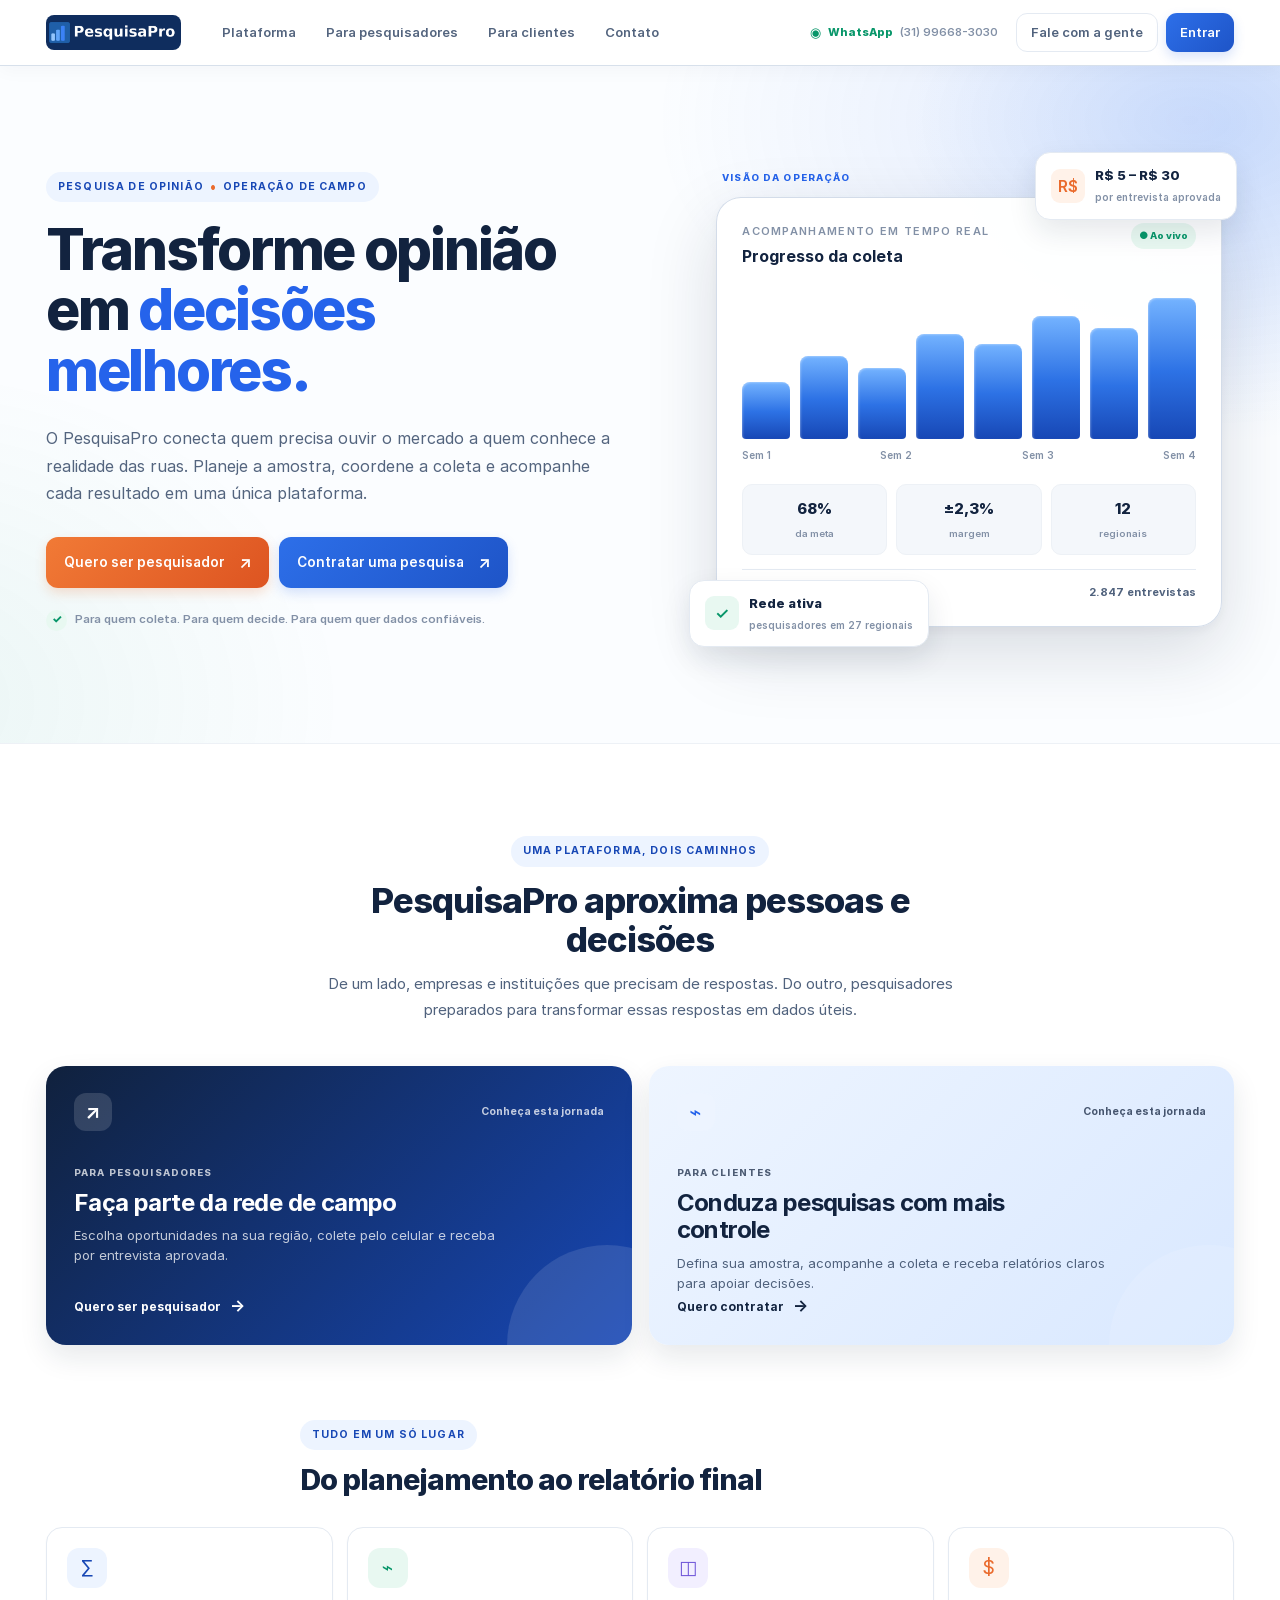
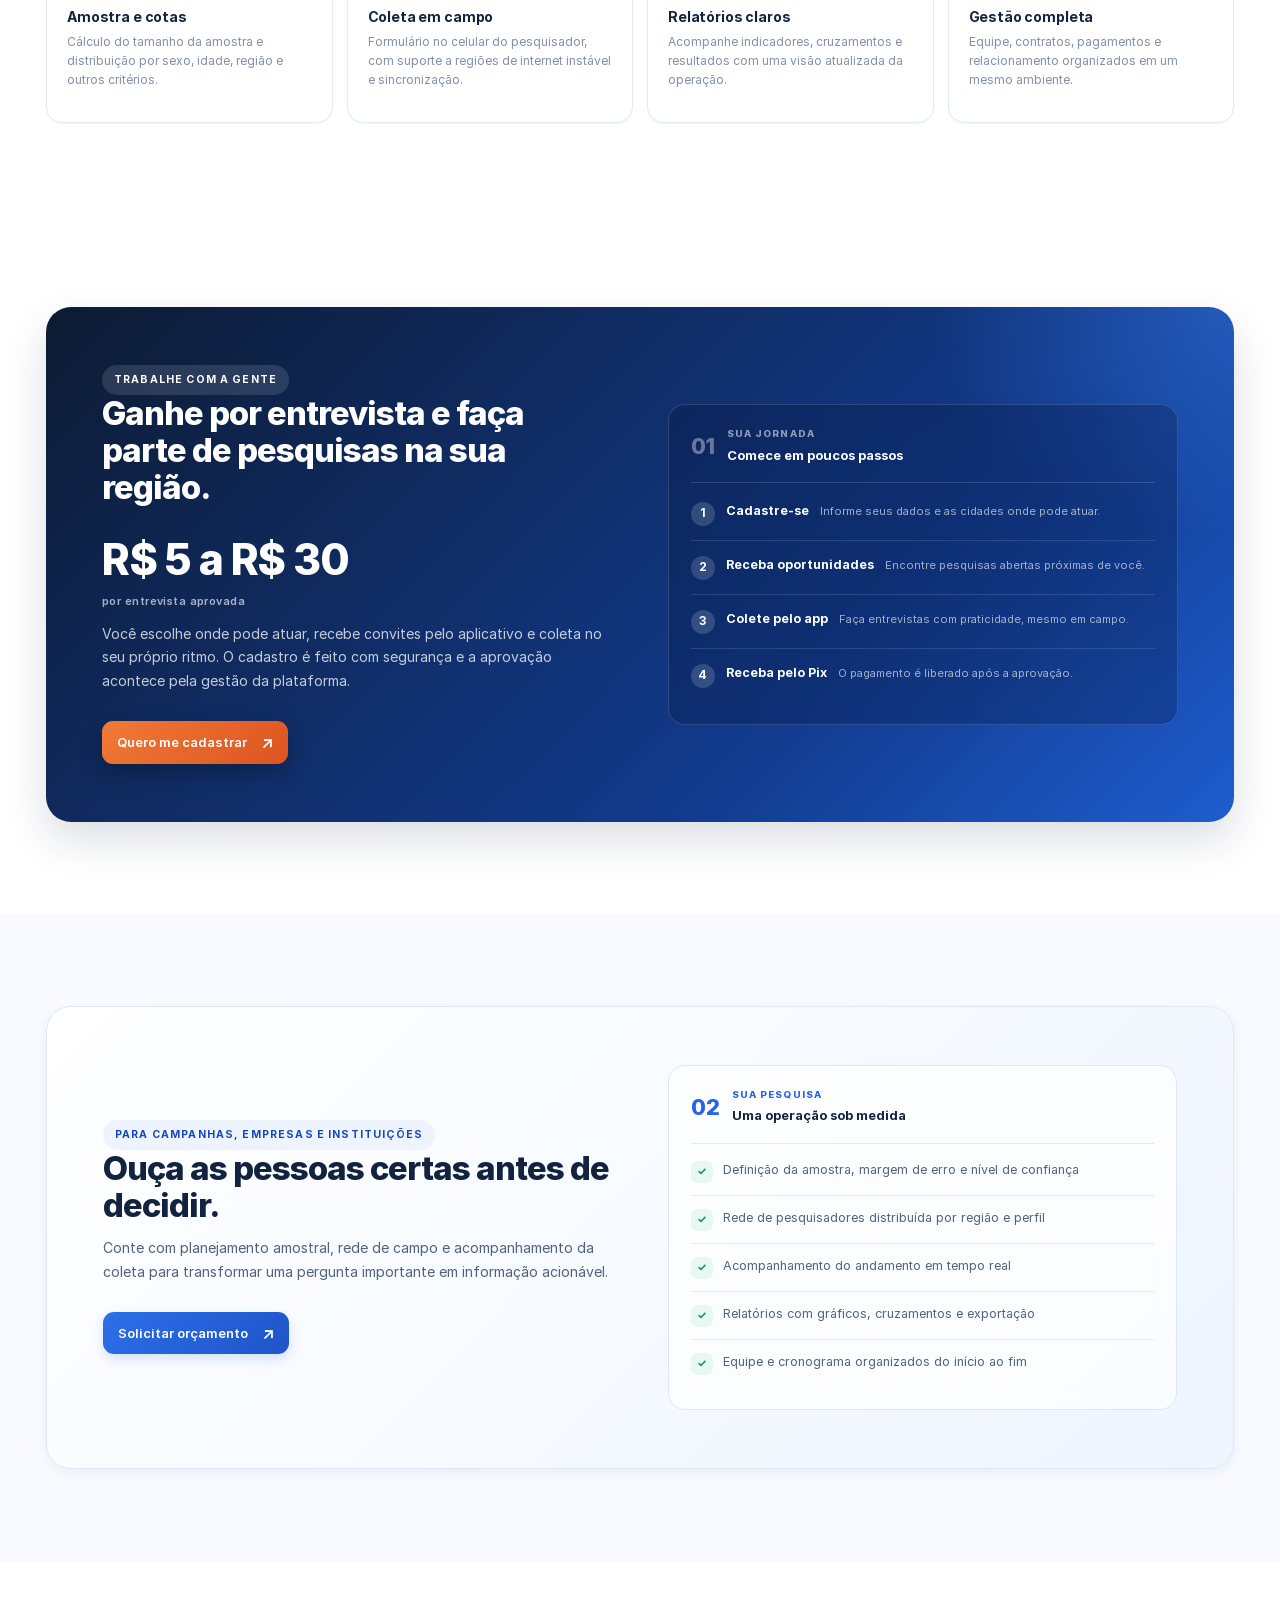
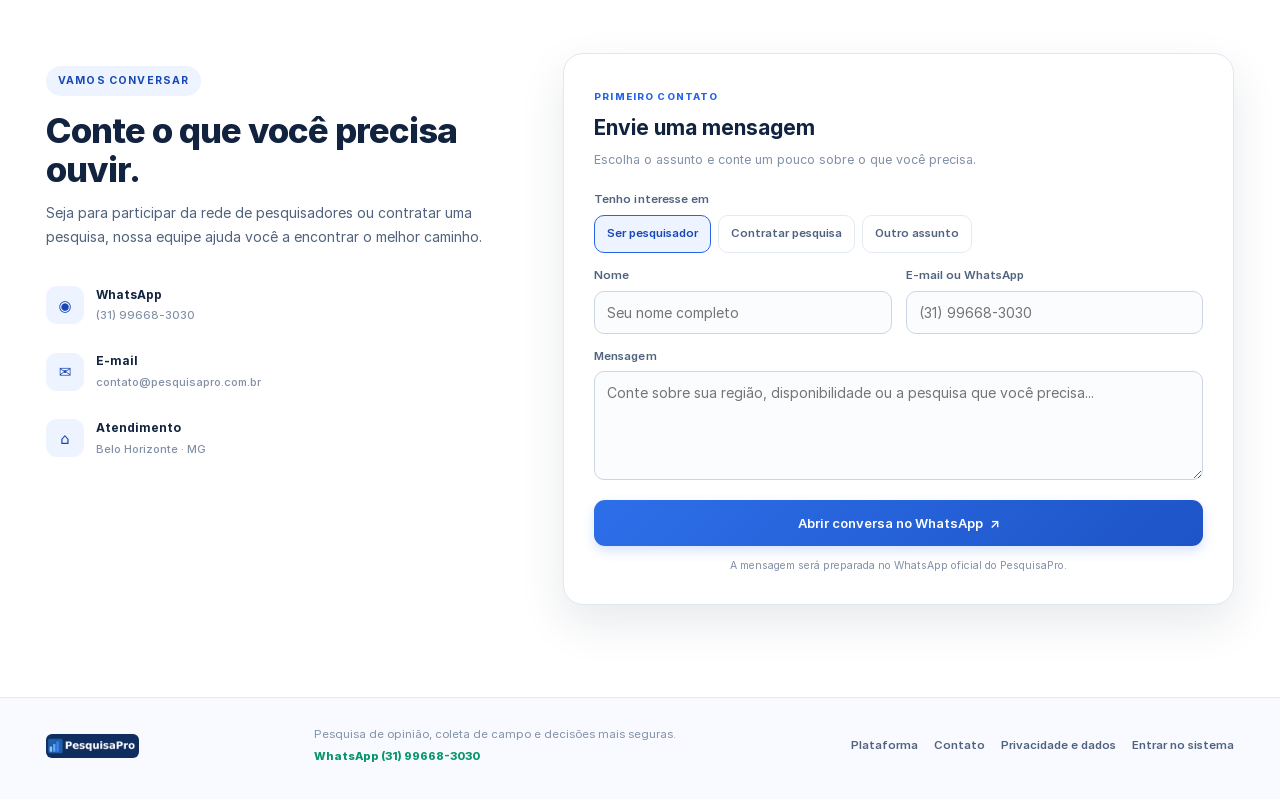
==== commit ee431735: "feat: politica de privacidade e guarda de dados v199" ====
--- a/index.html
+++ b/index.html
@@ -219,7 +219,7 @@
   <div class="lp-main lp-footer-in">
     <img src="assets/logo-wide.png" alt="PesquisaPro">
     <div class="lp-footer-center"><span class="lp-footer-note">Pesquisa de opinião, coleta de campo e decisões mais seguras.</span><a href="https://wa.me/5531996683030" target="_blank" rel="noopener">WhatsApp (31) 99668-3030</a></div>
-    <div class="lp-footer-links"><a href="#sobre">Plataforma</a><a href="#contato">Contato</a><a href="app.html">Entrar no sistema</a></div>
+    <div class="lp-footer-links"><a href="#sobre">Plataforma</a><a href="#contato">Contato</a><a href="politica-privacidade.html">Privacidade e dados</a><a href="app.html">Entrar no sistema</a></div>
   </div>
 </footer>
 
--- a/style.css
+++ b/style.css
@@ -23,6 +23,7 @@
   }
   *{box-sizing:border-box;margin:0;padding:0}
   body{font-family:var(--sans);background:var(--bg);color:var(--ink);font-size:14px;line-height:1.55;-webkit-font-smoothing:antialiased;-moz-osx-font-smoothing:grayscale}
+  body:has(#app.show){overflow:hidden}
   button{font-family:inherit;cursor:pointer;border:none;background:none}
   input,select,textarea{font-family:inherit;font-size:14px}
   a{color:var(--brand);text-decoration:none}
@@ -69,8 +70,8 @@
 
   /* ---------- APP SHELL ---------- */
   #app{display:none;min-height:100vh}
-  #app.show{display:grid;grid-template-columns:232px 1fr;grid-template-rows:auto 1fr}
-  .topbar{grid-column:1/3;height:60px;background:var(--surface);border-bottom:1px solid var(--line);
+  #app.show{display:grid;width:100%;height:100vh;height:100dvh;min-height:0;grid-template-columns:232px minmax(0,1fr);grid-template-rows:60px minmax(0,1fr);overflow:hidden}
+  .topbar{grid-column:1/-1;height:60px;background:var(--surface);border-bottom:1px solid var(--line);
     display:flex;align-items:center;padding:0 22px;gap:16px;position:sticky;top:0;z-index:30;box-shadow:var(--shadow-xs)}
   .topbar .logo-mark{width:30px;height:30px;font-size:15px;border-radius:8px}
   .tb-title{font-weight:800;font-size:15px;letter-spacing:-.2px}
@@ -85,7 +86,7 @@
   .btn-ghost:hover{background:var(--bg);border-color:var(--line2)}
 
   /* ---------- SIDEBAR ---------- */
-  .sidebar{background:var(--surface);border-right:1px solid var(--line);padding:16px 12px;overflow-y:auto}
+  .sidebar{background:var(--surface);border-right:1px solid var(--line);padding:16px 12px;min-width:0;min-height:0;overflow-x:hidden;overflow-y:auto}
   .nav-group{margin-bottom:14px}
   .nav-group .ng-label{font-size:10.5px;font-weight:700;letter-spacing:.6px;color:var(--ink3);text-transform:uppercase;padding:4px 10px;margin-bottom:2px}
   .nav-item{position:relative;display:flex;align-items:center;gap:10px;padding:9px 10px;border-radius:var(--r-s);font-weight:500;font-size:13.5px;color:var(--ink2);width:100%;text-align:left;margin-bottom:2px;transition:background .15s var(--ease),color .15s var(--ease)}
@@ -101,7 +102,8 @@
   .sidebar-backdrop{display:none}
 
   /* ---------- MAIN ---------- */
-  .main{padding:26px 30px;overflow-y:auto;height:calc(100vh - 60px)}
+  .main{padding:26px 30px;min-width:0;min-height:0;overflow-x:hidden;overflow-y:auto;height:auto}
+  .main>*{min-width:0;max-width:100%}
   .page-head{display:flex;align-items:flex-start;gap:16px;margin-bottom:22px}
   .page-head h1{font-size:22px;font-weight:800;letter-spacing:-.4px}
   .page-head p{color:var(--ink3);font-size:13px;margin-top:4px}
@@ -125,9 +127,10 @@
   .card-d{color:var(--ink3);font-size:12.5px;margin-bottom:14px}
   .grid{display:grid;gap:16px}
   .g4{grid-template-columns:repeat(4,1fr)}
+  .g5{grid-template-columns:repeat(5,1fr)}
   .g3{grid-template-columns:repeat(3,1fr)}
   .g2{grid-template-columns:repeat(2,1fr)}
-  @media(max-width:1100px){.g4{grid-template-columns:repeat(2,1fr)}.g3{grid-template-columns:1fr}}
+  @media(max-width:1100px){.g4{grid-template-columns:repeat(2,1fr)}.g5{grid-template-columns:repeat(3,1fr)}.g3{grid-template-columns:1fr}}
 
   .stat{background:var(--surface);border:1px solid var(--line);border-radius:var(--r);padding:17px;box-shadow:var(--shadow-sm);transition:transform .18s var(--ease),box-shadow .18s var(--ease)}
   .stat:hover{transform:translateY(-2px);box-shadow:var(--shadow-md)}
@@ -243,6 +246,34 @@
   @media(max-width:1100px){.picklist{grid-template-columns:1fr}}
 
   /* question builder */
+  .q-order-hint{display:flex;align-items:center;gap:7px;margin:12px 0 10px;padding:9px 11px;border:1px solid #dbeafe;border-radius:10px;background:#f8fbff;color:var(--ink3);font-size:11.5px;line-height:1.4}
+  .q-order-hint span{display:grid;place-items:center;width:22px;height:22px;border-radius:7px;background:var(--brand-l);color:var(--brand);font-size:17px;line-height:1;font-weight:700}
+  .q-condition-hint{display:flex;align-items:flex-start;gap:8px;margin:0 0 12px;padding:9px 11px;border:1px solid #fed7aa;border-radius:10px;background:var(--amber-l);color:#92400e;font-size:11.5px;line-height:1.45}
+  .q-condition-hint span{display:grid;place-items:center;width:20px;height:20px;flex:0 0 auto;border-radius:7px;background:#fef3c7;color:var(--amber);font-size:13px;font-weight:900}
+  .q-format-hint{display:flex;align-items:flex-start;gap:8px;margin:0 0 12px;padding:9px 11px;border:1px solid #c7d2fe;border-radius:10px;background:#f8f7ff;color:#4338ca;font-size:11.5px;line-height:1.45}
+  .q-format-hint span{display:grid;place-items:center;width:20px;height:20px;flex:0 0 auto;border-radius:7px;background:#e0e7ff;color:#4338ca;font-weight:900}
+  .opt-end{display:inline-flex;align-items:center;gap:4px;flex-shrink:0;color:var(--amber);font-size:10.5px;font-weight:700;white-space:nowrap;cursor:pointer}
+  .opt-end input{width:14px;height:14px;accent-color:var(--amber);cursor:pointer}
+  .q-pair-editor{display:grid;gap:10px;padding:10px 0 2px 36px}
+  .q-pair-field-editor{padding:10px;border:1px solid #dbeafe;border-radius:10px;background:#f8fbff}
+  .q-pair-field-head{display:grid;grid-template-columns:24px minmax(0,1fr) 150px;align-items:center;gap:7px}
+  .q-pair-field-number{display:grid;place-items:center;width:24px;height:24px;border-radius:7px;background:#dbeafe;color:#1d4ed8;font-size:11px;font-weight:800}
+  .q-pair-label,.q-pair-type{height:32px;font-size:12px}
+  .q-pair-options{padding:8px 0 0 31px}
+  .q-pair-hint,.q-ranking-hint{padding:6px 0 0 36px;color:var(--ink3);font-size:11px;line-height:1.4}
+  .collect-termination-card{display:flex;flex-direction:column;gap:5px;margin:10px 0;padding:13px 14px;border:1.5px solid var(--red);border-radius:12px;background:var(--red-l);color:#991b1b;font-size:12px;line-height:1.5;box-shadow:0 4px 12px rgba(220,38,38,.08)}
+  .collect-termination-card strong{font-size:13px;color:var(--red);letter-spacing:.1px}
+  .q-order-controls{display:flex;align-items:center;gap:3px;flex-shrink:0}
+  .q-order-btn{width:28px;height:28px;border:1px solid var(--line);border-radius:7px;background:#fff;color:var(--ink2);font-size:15px;line-height:1;transition:background .15s var(--ease),border-color .15s var(--ease),color .15s var(--ease),transform .15s var(--ease)}
+  .q-order-btn:hover:not(:disabled){border-color:var(--brand);background:var(--brand-l);color:var(--brand-d);transform:translateY(-1px)}
+  .q-order-btn:disabled{opacity:.35;cursor:not-allowed}
+  .q-drag-handle{display:grid;place-items:center;width:30px;height:30px;border:1px dashed var(--line2);border-radius:8px;background:#f8fafc;color:var(--ink3);font-size:18px;line-height:1;letter-spacing:-3px;cursor:grab;touch-action:none;flex-shrink:0;transition:background .15s var(--ease),border-color .15s var(--ease),color .15s var(--ease),transform .15s var(--ease)}
+  .q-drag-handle:hover{border-color:var(--brand);background:var(--brand-l);color:var(--brand)}
+  .q-drag-handle:active{cursor:grabbing;transform:scale(.97)}
+  .q-card{transition:box-shadow .18s var(--ease),border-color .18s var(--ease),transform .18s var(--ease)}
+  .q-card.is-dragging{opacity:.58;border-color:var(--brand);box-shadow:0 8px 24px rgba(37,99,235,.18);transform:scale(.995)}
+  .q-card.q-drop-before{border-top:3px solid var(--brand);padding-top:12px}
+  .q-card.q-drop-after{border-bottom:3px solid var(--brand);padding-bottom:12px}
   .q-text-inp{flex:1;border:1px solid transparent;border-radius:8px;padding:6px 8px;font-size:14px;font-weight:600;background:transparent;color:var(--ink)}
   .q-text-inp:hover{background:var(--bg)}
   .q-text-inp:focus{outline:none;border-color:var(--brand);background:#fff;box-shadow:0 0 0 4px var(--brand-l)}
@@ -255,6 +286,21 @@
   .opt-inp:focus{outline:none;border-color:var(--brand);background:#fff;box-shadow:0 0 0 4px var(--brand-l)}
   .opt-del{width:26px;height:26px;border-radius:8px;color:var(--ink3);font-size:12px;flex-shrink:0;transition:.15s var(--ease)}
   .opt-del:hover{background:var(--red-l);color:var(--red)}
+  .collect-ranking-note{margin-bottom:8px;color:var(--ink3);font-size:11px}
+  .collect-ranking-list{display:grid;gap:6px}
+  .collect-ranking-row{display:flex;align-items:center;gap:9px;min-height:40px;padding:7px 9px;border:1px solid var(--line);border-radius:9px;background:#f8fafc;cursor:grab;touch-action:none;transition:.15s var(--ease)}
+  .collect-ranking-row:hover{border-color:#93c5fd;background:#eff6ff}
+  .collect-ranking-row:active{cursor:grabbing}
+  .collect-ranking-position{display:grid;place-items:center;width:24px;height:24px;border-radius:7px;background:var(--brand-l);color:var(--brand);font-size:11px;font-weight:800;flex-shrink:0}
+  .collect-ranking-controls{display:flex;gap:3px;margin-left:auto}
+  .collect-ranking-move{width:28px;height:28px;border:1px solid var(--line);border-radius:7px;background:#fff;color:var(--ink2);font-weight:800}
+  .collect-ranking-move:not(:disabled):hover{border-color:var(--brand);color:var(--brand);background:var(--brand-l)}
+  .collect-ranking-move:disabled{opacity:.35;cursor:not-allowed}
+  .collect-ranking-grip{color:var(--ink3);font-size:17px;line-height:1}
+  .collect-pair-fields{display:grid;grid-template-columns:1fr 1fr;gap:10px}
+  .collect-pair-field{padding:9px;border:1px solid var(--line);border-radius:9px;background:#fbfdff}
+  .collect-option{display:flex;align-items:center;gap:6px;padding:4px 0;font-size:12px}
+  .collect-pair-open{font-size:12px}
   .opt-add{font-size:12px;font-weight:600;color:var(--brand);padding:5px 8px;border-radius:8px;margin-left:22px;margin-top:2px;transition:.15s var(--ease)}
   .opt-add:hover{background:var(--brand-l)}
   .add-q{border:1.5px dashed var(--line2);border-radius:var(--r);padding:14px;margin-top:6px;background:#f8fafc}
@@ -606,10 +652,25 @@
 .wiz-steps{margin-bottom:26px}.wiz-step .ws-num{width:29px;height:29px}.wiz-step.on .ws-num{box-shadow:0 0 0 5px var(--brand-l)}.q-card,.quota-block,.contract-doc,.client-link-list,.geo-box,.add-q,.form-start{border-color:var(--line);border-radius:13px;box-shadow:var(--shadow-xs)}.q-card{padding:16px}.q-card:hover{box-shadow:var(--shadow-sm)}.q-num{background:var(--brand-l);border-radius:9px}.doc-drop{border-color:var(--line2);background:#fbfcfe;border-radius:12px}.doc-drop:hover{border-color:var(--brand);background:var(--brand-l)}
 #login{background:radial-gradient(760px 540px at 15% -10%,#3b82f6 0%,#2458c8 46%,#0e1c35 100%)}#login::before{background:radial-gradient(600px 400px at 85% 15%,rgba(255,255,255,.12),transparent 60%),radial-gradient(500px 500px at 10% 95%,rgba(255,255,255,.07),transparent 60%)}.login-card{max-width:430px;padding:44px 38px;border-radius:24px;box-shadow:0 30px 85px rgba(5,17,38,.28)}.login-sub{font-size:13.5px}.btn-primary{height:46px;border-radius:11px;background:linear-gradient(135deg,#2d6fe9,#1747b5);box-shadow:0 10px 22px rgba(37,99,235,.25)}
 /* tables and long forms remain usable on small screens */
-@media(max-width:1200px){#app.show{grid-template-columns:232px 1fr}.main{padding:28px 24px}.comm-funnel{grid-template-columns:repeat(7,minmax(190px,1fr))}}
-@media(max-width:860px){#app.show{grid-template-columns:1fr;grid-template-rows:60px 1fr}.topbar{height:60px;padding:0 16px}.brand-logo-topbar{height:30px}.main{height:calc(100vh - 60px);padding:22px 16px}.sidebar{top:60px}.sidebar-backdrop{inset:60px 0 0 0}.page-head{align-items:flex-start;margin-bottom:22px}.page-head h1{font-size:23px}.page-head p{font-size:12.5px}.stat{padding:16px}.card{padding:17px}}
-@media(max-width:640px){.page-head h1{font-size:21px}.page-head .ph-actions{gap:7px}.page-head .ph-actions .btn{min-width:0}.g4{grid-template-columns:repeat(2,1fr)}.grid{gap:12px}.card{border-radius:14px}.stat{border-radius:14px}.stat .s-val{font-size:25px}.field-row{gap:10px}.sample-out{gap:10px}.lp-main{padding:0 16px}}
-@media(max-width:480px){.g4{grid-template-columns:1fr}.main{padding:18px 12px}.page-head .ph-actions{width:100%}.page-head .ph-actions .btn{flex:1}.login-card{padding:34px 24px}}
+@media(max-width:1200px){#app.show{grid-template-columns:232px minmax(0,1fr)}.main{padding:28px 24px}.comm-funnel{grid-template-columns:repeat(7,minmax(190px,1fr))}}
+@media(max-width:860px){#app.show{height:100vh;height:100dvh;grid-template-columns:minmax(0,1fr);grid-template-rows:60px minmax(0,1fr)}.topbar{height:60px;padding:0 16px}.brand-logo-topbar{height:30px}.main{height:auto;min-height:0;padding:22px 16px}.sidebar{top:60px}.sidebar-backdrop{inset:60px 0 0 0}.page-head{align-items:flex-start;margin-bottom:22px}.page-head h1{font-size:23px}.page-head p{font-size:12.5px}.stat{padding:16px}.card{padding:17px}}
+@media(max-width:640px){.page-head h1{font-size:21px}.page-head .ph-actions{gap:7px}.page-head .ph-actions .btn{min-width:0}.g4,.g5{grid-template-columns:repeat(2,1fr)}.grid{gap:12px}.card{border-radius:14px}.stat{border-radius:14px}.stat .s-val{font-size:25px}.field-row{gap:10px}.sample-out{gap:10px}.lp-main{padding:0 16px}}
+  @media(max-width:480px){.g4,.g5{grid-template-columns:1fr}.main{padding:18px 12px}.page-head .ph-actions{width:100%}.page-head .ph-actions .btn{flex:1}.login-card{padding:34px 24px}}
+
+  @media(max-width:640px){
+    .q-card .qc-head{flex-wrap:wrap;gap:8px}
+    .q-card .qc-head .q-num{order:1}
+    .q-card .qc-head .q-text-inp{order:2;flex-basis:calc(100% - 42px);min-width:calc(100% - 42px)}
+    .q-card .qc-head .q-region-btn,.q-card .qc-head .q-quota-btn,.q-card .qc-head .q-type-sel,.q-card .qc-head .q-order-controls,.q-card .qc-head .q-drag-handle,.q-card .qc-head .q-del{order:3}
+    .q-card .qc-head .q-order-controls{margin-left:34px}
+    .q-order-hint,.q-condition-hint,.q-format-hint{align-items:flex-start}
+    .q-pair-editor{padding-left:0}
+    .q-pair-field-head{grid-template-columns:24px minmax(0,1fr)}
+    .q-pair-type{grid-column:2}
+    .q-pair-options,.q-pair-hint,.q-ranking-hint{padding-left:0}
+    .collect-pair-fields{grid-template-columns:1fr}
+    .opt-end{font-size:10px}
+  }
 
 /* convites direcionados por pesquisa */
 .team-invite-summary{display:flex;flex-direction:column;gap:7px}.team-invite-row{display:flex;align-items:center;justify-content:space-between;gap:10px;padding:9px 11px;border:1px solid var(--line);border-radius:10px;background:#fbfcfe}.team-invite-row b{display:block;font-size:12px}.team-invite-row small{display:block;color:var(--ink3);font-size:10.5px;margin-top:2px}.invite-focus{border-color:var(--teal)!important;background:var(--teal-l)!important;box-shadow:0 0 0 3px rgba(7,150,105,.12)}
@@ -764,3 +825,1844 @@
 @media(max-width:980px){.lp-header-in{padding-left:20px;padding-right:20px}.lp-header-actions .btn-out{display:none}.lp-hero{padding-top:62px}.lp-hero-grid{grid-template-columns:1fr;gap:46px}.lp-hero-copy{order:0}.lp-hero-visual{order:1;max-width:520px;margin:0 auto;width:100%}.lp-hero h1{font-size:47px}.lp-hero-sub{max-width:660px}.lp-feat-grid{grid-template-columns:repeat(2,minmax(0,1fr))}.lp-contact-wrap{grid-template-columns:1fr}.lp-contact-side{padding-top:0}.lp-section-head{margin-left:auto;margin-right:auto}.lp-band-grid{grid-template-columns:1fr;gap:30px}}
 @media(max-width:640px){.lp-header-in{padding:11px 15px;gap:10px}.lp-logo-link img{height:31px}.lp-header-actions{margin-left:auto}.lp-header-actions .lp-header-whatsapp{display:none}.lp-header-actions .btn-fill{min-height:37px;padding:7px 13px;font-size:12px}.lp-main{padding:0 16px}.lp-section{padding:68px 0}.lp-hero{padding:45px 0 68px}.lp-hero h1{font-size:38px;letter-spacing:-1.4px}.lp-hero-sub{font-size:14px;margin-top:18px}.lp-hero-ctas{gap:8px}.lp-hero-ctas .btn{width:100%;justify-content:center}.lp-hero-note{font-size:10.5px;align-items:flex-start}.lp-trust-row{display:grid;grid-template-columns:repeat(2,minmax(0,1fr));gap:18px;margin-top:30px}.lp-trust-item{padding-right:0}.lp-trust-item b{font-size:20px}.lp-hero-visual{padding:11px 8px 21px}.lp-hero-visual-label{margin:0 8px 8px}.lp-hero-card{padding:18px;border-radius:19px}.lp-mini-bars{height:112px;gap:6px}.lp-hc-footer{align-items:flex-start;flex-direction:column;gap:6px}.lp-float-badge{padding:9px 11px}.lp-fb-1{top:-4px;right:-2px}.lp-fb-2{bottom:0;left:-2px}.lp-float-badge b{font-size:11px}.lp-float-badge span{font-size:8.5px}.lp-section-head{margin-bottom:30px}.lp-section-head h2{font-size:29px}.lp-section-head p{font-size:13px}.lp-audience-grid{grid-template-columns:1fr;margin-bottom:54px}.lp-audience-card{min-height:250px;padding:22px}.lp-audience-top{margin-bottom:29px}.lp-audience-card h3{font-size:22px}.lp-feat-grid{grid-template-columns:1fr 1fr;gap:10px}.lp-feat-card{min-height:205px;padding:16px}.lp-feat-card p{font-size:11px}.lp-band{padding:28px 20px;border-radius:19px}.lp-band h2{font-size:28px}.lp-earn{font-size:37px}.lp-band-panel{padding:17px}.lp-contact-side h2{font-size:30px}.lp-form-card{padding:22px}.lp-radio-opt{flex:1 1 100%;justify-content:center}.lp-footer-in{align-items:flex-start;flex-direction:column}.lp-footer-center{gap:6px}.lp-footer-links{flex-wrap:wrap}}
 @media(max-width:380px){.lp-hero h1{font-size:34px}.lp-feat-grid{grid-template-columns:1fr}.lp-audience-card h3{font-size:20px}}
+
+
+/* ===== Confirmação final gravada da coleta ===== */
+.recording-consent-card{margin:14px 0 10px;padding:14px;border:1px solid rgba(37,99,235,.18);border-radius:14px;background:linear-gradient(135deg,#f8fbff,#eef5ff);box-shadow:0 8px 22px rgba(37,99,235,.07)}
+.recording-consent-title{font-size:13.5px;font-weight:800;color:var(--ink);display:flex;align-items:center;gap:7px}
+.recording-consent-title::before{content:'◉';color:var(--accent);font-size:13px}
+.recording-consent-card p{margin:7px 0;color:var(--ink2);font-size:11.5px;line-height:1.55}
+.recording-consent-card .recording-prompt{padding:9px 10px;margin-top:10px;border-left:3px solid var(--accent);background:rgba(255,255,255,.72);border-radius:8px;color:var(--ink);font-weight:600}
+.recording-check{display:flex;align-items:flex-start;gap:8px;margin:10px 0 5px;font-size:11.5px;line-height:1.4;color:var(--ink)}
+.recording-check input{margin-top:2px;accent-color:var(--accent);flex-shrink:0}
+.recording-consent-actions{display:flex;align-items:center;gap:7px;flex-wrap:wrap;margin-top:10px}
+.recording-consent-actions .btn-primary,.recording-consent-actions .btn-ghost{flex:1;min-width:150px}
+.recording-active{background:linear-gradient(135deg,#fff8f8,#fff1f2);border-color:rgba(220,38,38,.22)}
+.recording-active .recording-consent-title::before{color:var(--red,#dc2626);animation:recordingPulse 1.1s ease-in-out infinite}
+.recording-timer{font-variant-numeric:tabular-nums;font-size:24px;font-weight:800;letter-spacing:.04em;color:var(--red,#dc2626);text-align:center;padding:9px 0}
+.recording-ready{background:linear-gradient(135deg,#f5fffb,#effcf7);border-color:rgba(5,150,105,.22)}
+.recording-ready audio{display:block;width:100%;height:38px;margin:10px 0 3px}
+.recording-note{padding:10px 12px;margin:12px 0 8px;border-radius:10px;background:var(--bg,#f6f8fb);color:var(--ink2);font-size:11.5px;line-height:1.45}
+.recording-note-error{background:#fff7ed;color:#9a3412;border:1px solid #fed7aa}
+.btn-danger{border:1px solid rgba(220,38,38,.22);background:#dc2626;color:#fff;border-radius:8px;padding:8px 12px;font-weight:700;cursor:pointer}
+.btn-danger:hover{background:#b91c1c}
+@keyframes recordingPulse{50%{opacity:.35;transform:scale(.82)}}
+@media(max-width:640px){
+  .recording-consent-card{padding:12px;margin-top:12px}
+  .recording-consent-actions{display:grid;grid-template-columns:1fr}
+  .recording-consent-actions .btn-primary,.recording-consent-actions .btn-ghost{width:100%;min-width:0}
+}
+
+.recording-summary{margin:0 0 12px;padding:10px 12px;border:1px solid var(--line);border-radius:10px;background:var(--bg)}
+.recording-summary-title{font-size:11px;font-weight:800;color:var(--ink2);text-transform:uppercase;letter-spacing:.35px;margin-bottom:7px}
+.recording-summary-items{display:flex;flex-wrap:wrap;gap:7px 14px;color:var(--ink3);font-size:11.5px}
+.recording-summary-items span{white-space:nowrap}
+.recording-summary-items b{color:var(--ink);font-size:12.5px}
+.recording-summary-items .summary-ok b{color:var(--teal)}
+.recording-summary-items .summary-warn b{color:var(--amber)}
+@media(max-width:640px){.recording-summary-items{display:grid;grid-template-columns:1fr 1fr;gap:6px}}
+
+/* ===== Orientações para coleta do pesquisador ===== */
+.researcher-guide-page{max-width:1120px;margin:0 auto;padding-bottom:32px}
+.researcher-guide-hero{display:flex;align-items:stretch;justify-content:space-between;gap:24px;overflow:hidden;background:linear-gradient(135deg,#f7fbff 0%,#eef5ff 58%,#e8f7f4 100%);border:1px solid #dbe8f7}
+.guide-hero-copy{flex:1;min-width:0;padding:6px 0}
+.guide-hero-copy h2{max-width:650px;margin:8px 0 10px;font-size:clamp(24px,3vw,36px);line-height:1.12;color:#102a56;letter-spacing:-.03em}
+.guide-hero-copy p{max-width:700px;margin:0;color:#52657f;line-height:1.65;font-size:14px}
+.guide-hero-actions{display:flex;flex-wrap:wrap;gap:10px;margin-top:20px}
+.guide-hero-badge{align-self:center;display:flex;flex:0 0 210px;flex-direction:column;align-items:center;justify-content:center;gap:5px;min-height:150px;border:1px solid #cde8df;border-radius:22px;background:rgba(255,255,255,.8);color:#075e54;text-align:center;box-shadow:0 12px 26px rgba(17,73,115,.08)}
+.guide-badge-icon{display:grid;place-items:center;width:48px;height:48px;border-radius:16px;background:#d9f6eb;color:#07836f;font-size:25px;font-weight:800}
+.guide-hero-badge strong{font-size:15px}.guide-hero-badge small{color:#52746e;font-size:11px}
+.guide-video-card{overflow:hidden}.guide-video-frame{position:relative;overflow:hidden;border-radius:18px;background:#0f2546;aspect-ratio:16/9;max-height:520px}
+.guide-video-frame video{display:block;width:100%;height:100%;object-fit:cover;background:#0f2546}
+.guide-video-fallback{display:none;position:absolute;inset:0;align-items:center;justify-content:center;flex-direction:column;gap:8px;color:#fff;text-align:center;padding:24px}
+.guide-video-fallback span{font-size:13px;opacity:.8}
+.guide-section-title{margin:28px 0 14px}.guide-section-title h3{margin:7px 0 5px;color:#102a56;font-size:22px}.guide-section-title p{margin:0;color:var(--ink3);font-size:13px}
+.guide-step-grid{display:grid;grid-template-columns:repeat(2,minmax(0,1fr));gap:12px;margin-bottom:22px}
+.guide-step{display:flex;gap:14px;align-items:flex-start;padding:18px;border:1px solid #e1eaf4;border-radius:16px;background:#fff;box-shadow:0 7px 18px rgba(16,42,86,.04)}
+.guide-step-num{display:grid;place-items:center;flex:0 0 36px;width:36px;height:36px;border-radius:12px;background:#e9f1ff;color:#2563eb;font-size:12px;font-weight:800}
+.guide-step h4{margin:1px 0 5px;color:#16345d;font-size:15px}.guide-step p{margin:0;color:#61728a;font-size:13px;line-height:1.55}
+.guide-lower-grid{align-items:stretch}.guide-checklist label{display:flex;align-items:flex-start;gap:10px;margin-top:13px;color:#435673;font-size:13px;line-height:1.4}.guide-checklist input{accent-color:#2563eb;margin-top:2px;width:16px;height:16px;flex:0 0 auto}
+.guide-support-row{display:flex;justify-content:space-between;gap:16px;padding:12px 0;border-bottom:1px solid #edf1f6;font-size:12px}.guide-support-row:last-of-type{border-bottom:0}.guide-support-row span{color:#708099}.guide-support-row strong{max-width:62%;color:#294464;text-align:right;font-weight:600}
+.guide-support .btn{margin-top:16px}.guide-note{margin-top:18px;padding:14px 16px;border:1px solid #cfe6f6;border-radius:14px;background:#f4faff;color:#46627f;font-size:13px;line-height:1.55}.guide-note strong{color:#1c4e80}
+@media(max-width:760px){
+  .researcher-guide-page{padding-bottom:22px}
+  .researcher-guide-hero{display:block;padding:18px}.guide-hero-badge{margin-top:18px;min-height:0;padding:16px;flex-direction:row;justify-content:flex-start;text-align:left}.guide-badge-icon{width:38px;height:38px;border-radius:12px;font-size:20px}.guide-hero-badge small{display:block}.guide-hero-actions{display:grid;grid-template-columns:1fr;gap:8px}.guide-hero-actions .btn{width:100%}
+  .guide-video-frame{aspect-ratio:9/16;max-height:none}.guide-video-frame video{object-fit:cover}
+  .guide-step-grid{grid-template-columns:1fr;gap:10px}.guide-step{padding:15px}.guide-lower-grid{display:grid;grid-template-columns:1fr;gap:12px}.guide-support-row{display:block}.guide-support-row strong{display:block;max-width:none;margin-top:4px;text-align:left}
+}
+@media(min-width:761px){.guide-video-card{padding-bottom:20px}.guide-video-card .card-t,.guide-video-card .card-d{margin-left:2px;margin-right:2px}}
+@media(prefers-reduced-motion:reduce){.guide-hero-actions .btn{scroll-behavior:auto}}
+
+/* ===== CRACHÁ VIRTUAL DO PESQUISADOR ===== */
+.researcher-badge-page{max-width:1120px}.researcher-badge-intro{display:flex;align-items:flex-start;justify-content:space-between;gap:20px;padding:24px 26px;background:linear-gradient(135deg,#f7fbff,#eef5ff);border-color:#d5e4f6}.researcher-badge-intro h2{margin:6px 0 8px;color:#102a56;font-size:25px;letter-spacing:-.03em}.researcher-badge-intro p{max-width:660px;margin:0;color:var(--ink3);line-height:1.55;font-size:13px}.researcher-badge-status{flex:0 0 auto;padding:9px 12px;border-radius:999px;background:#dff7ed;color:#047857;font-size:12px;font-weight:800}.researcher-badge-layout{align-items:stretch}.researcher-badge-card{position:relative;overflow:hidden;padding:0;background:linear-gradient(145deg,#102a56 0%,#173d76 55%,#1d61ce 100%);color:#fff;min-height:300px}.researcher-badge-card:after{content:"";position:absolute;width:220px;height:220px;right:-70px;bottom:-100px;border-radius:50%;border:1px solid rgba(255,255,255,.16);box-shadow:0 0 0 22px rgba(255,255,255,.035),0 0 0 46px rgba(255,255,255,.025)}.researcher-badge-card-head,.researcher-badge-card-foot{display:flex;justify-content:space-between;align-items:center;gap:12px;padding:20px 22px}.researcher-badge-card-head{border-bottom:1px solid rgba(255,255,255,.14)}.researcher-badge-brand{font-weight:900;letter-spacing:-.02em}.researcher-badge-check{font-size:9px;letter-spacing:.14em;color:#cfe0ff;font-weight:900}.researcher-badge-main{display:flex;align-items:center;gap:18px;padding:28px 22px 24px}.researcher-badge-photo-wrap{width:92px;height:92px;border-radius:22px;overflow:hidden;border:4px solid rgba(255,255,255,.26);background:rgba(255,255,255,.16);display:grid;place-items:center;flex:0 0 auto}.researcher-badge-photo-wrap img{width:100%;height:100%;object-fit:cover}.researcher-badge-photo-empty{font-size:11px;color:#d8e7ff;font-weight:800}.researcher-badge-main h3{margin:0 0 5px;font-size:22px;letter-spacing:-.03em;overflow-wrap:anywhere}.researcher-badge-main p{margin:0 0 12px;color:#cfe0ff;font-size:12px}.researcher-badge-main strong{font-size:12px;color:#b9f4d7}.researcher-badge-card-foot{position:relative;z-index:1;border-top:1px solid rgba(255,255,255,.14);color:#cfe0ff;font-size:11px}.researcher-badge-qr-card{display:flex;flex-direction:column;align-items:center;text-align:center;padding:24px}.researcher-badge-qr-card .card-t{align-self:stretch;text-align:left}.researcher-badge-qr-card .card-d{align-self:stretch;text-align:left}.researcher-badge-qr{width:210px;height:210px;display:grid;place-items:center;margin:16px auto 10px;padding:10px;background:#fff;border-radius:16px;box-shadow:0 8px 22px rgba(16,42,86,.1)}.researcher-badge-qr canvas,.researcher-badge-qr img{display:block;max-width:100%;height:auto}.researcher-badge-url{max-width:100%;overflow-wrap:anywhere;color:var(--ink3);font-size:10px;line-height:1.35}.researcher-badge-actions{display:flex;justify-content:center;flex-wrap:wrap;gap:8px;margin-top:16px}.researcher-badge-photo-panel{display:flex;align-items:center;gap:18px;padding:20px 22px}.researcher-badge-photo-panel>div{flex:1;min-width:0}.researcher-badge-photo-panel small{color:var(--ink3);font-size:11px}.researcher-badge-upload{position:relative;white-space:nowrap}.researcher-badge-privacy{padding:14px 16px;border:1px solid #d8e5f3;border-radius:14px;background:#f6faff;color:#5d728d;font-size:12px;line-height:1.55}.researcher-badge-privacy strong{color:#102a56}.researcher-badge-photo-panel input[type=file]{display:none}@media(max-width:760px){.researcher-badge-intro{display:block;padding:20px}.researcher-badge-status{display:inline-flex;margin-top:16px}.researcher-badge-photo-panel{align-items:flex-start;flex-direction:column}.researcher-badge-photo-panel small{margin-top:-10px}.researcher-badge-upload{width:100%;justify-content:center}.researcher-badge-main{padding:22px 18px}.researcher-badge-card-head,.researcher-badge-card-foot{padding-left:18px;padding-right:18px}}@media(max-width:430px){.researcher-badge-main{gap:12px}.researcher-badge-photo-wrap{width:76px;height:76px;border-radius:18px}.researcher-badge-main h3{font-size:18px}.researcher-badge-qr-card{padding:20px 16px}.researcher-badge-qr{width:190px;height:190px}}
+
+/* ===== RELATÓRIOS: VISÃO COMPLETA E MONTADOR ===== */
+.reports-toolbar{padding:22px 24px;background:linear-gradient(135deg,#fbfdff,#f2f7ff);border-color:#d8e6f7}.reports-toolbar-top{display:flex;align-items:flex-start;justify-content:space-between;gap:18px}.reports-eyebrow{font-size:10px;letter-spacing:.14em;color:var(--brand);font-weight:800}.reports-toolbar h2{margin:5px 0 4px;color:var(--ink);font-size:22px;letter-spacing:-.035em}.reports-toolbar p,.reports-overview-head p,.reports-cross-head p{margin:0;color:var(--ink3);font-size:12.5px}.reports-live-badge{display:inline-flex;align-items:center;gap:7px;white-space:nowrap;padding:8px 11px;border-radius:999px;background:var(--teal-l);color:var(--teal);font-size:11px;font-weight:800}.reports-live-badge i{width:7px;height:7px;border-radius:50%;background:currentColor;box-shadow:0 0 0 4px rgba(5,150,105,.12)}.reports-live-badge.loading{background:var(--amber-l);color:var(--amber)}.reports-live-badge.warn{background:var(--red-l);color:var(--red)}.reports-toolbar-grid{display:grid;grid-template-columns:minmax(240px,1fr) minmax(300px,1fr);align-items:end;gap:16px;margin-top:20px}.reports-mode-switch{display:flex;gap:7px;padding:4px;border:1px solid var(--line);border-radius:12px;background:#fff}.reports-mode-btn{display:inline-flex;align-items:center;justify-content:center;gap:7px;min-height:38px;flex:1;padding:8px 12px;border-radius:9px;color:var(--ink2);font-size:12.5px;font-weight:700}.reports-mode-btn:hover{background:var(--bg)}.reports-mode-btn.on{background:var(--brand);color:#fff;box-shadow:0 4px 12px rgba(37,99,235,.22)}.reports-builder-grid{display:grid;grid-template-columns:repeat(3,1fr);gap:12px;margin-top:16px;padding-top:16px;border-top:1px solid #dfeaf7}.reports-variable-control{min-width:0}.reports-builder-note{margin-top:12px;color:var(--ink3);font-size:11.5px;line-height:1.45}.reports-overview-head,.reports-cross-head{display:flex;align-items:flex-end;justify-content:space-between;gap:16px;margin:4px 0 14px}.reports-overview-head h2,.reports-cross-head h2{margin:0 0 3px;color:var(--ink);font-size:19px;letter-spacing:-.025em}.reports-count-pill{padding:7px 10px;border-radius:999px;background:var(--brand-l);color:var(--brand-d);font-size:11px;font-weight:800}.reports-question-list{display:grid;gap:14px}.reports-question-card{padding:20px 22px}.reports-question-head{display:flex;justify-content:space-between;align-items:flex-start;gap:16px}.reports-question-head>div{display:flex;align-items:flex-start;gap:11px;min-width:0}.reports-question-head h3{margin:1px 0 0;color:var(--ink);font-size:15px;line-height:1.35;overflow-wrap:anywhere}.reports-question-number{display:grid;place-items:center;width:28px;height:28px;flex:0 0 auto;border-radius:9px;background:var(--brand-l);color:var(--brand-d);font-size:11px;font-weight:900}.reports-question-meta{margin:7px 0 18px 39px;color:var(--ink3);font-size:11px}.reports-answer-row{margin:12px 0 0 39px}.reports-answer-head{display:flex;justify-content:space-between;gap:16px;color:var(--ink2);font-size:12px}.reports-answer-head span{overflow-wrap:anywhere}.reports-answer-head strong{white-space:nowrap;color:var(--ink);font-size:11.5px}.reports-answer-bar{height:7px;margin-top:6px;border-radius:8px;background:#e8eef6;overflow:hidden}.reports-answer-bar i{display:block;height:100%;border-radius:8px;background:linear-gradient(90deg,var(--brand),#69a0ff)}.reports-cross-card{padding:0;overflow:hidden}.reports-cross-scroll{overflow-x:auto}.reports-cross-card table{min-width:620px}.reports-cross-card th{white-space:nowrap}.reports-cross-card td{vertical-align:top;max-width:260px;overflow-wrap:anywhere}.reports-footnote{margin-top:16px}.reports-cross-head .btn{white-space:nowrap}@media(max-width:760px){.reports-toolbar-top{display:block}.reports-live-badge{margin-top:14px}.reports-toolbar-grid{grid-template-columns:1fr}.reports-builder-grid{grid-template-columns:1fr}.reports-question-card{padding:17px 15px}.reports-question-head{display:block}.reports-question-head .pill{display:inline-flex;margin:12px 0 0 39px}.reports-answer-row{margin-left:0}.reports-question-meta{margin-left:39px}.reports-overview-head,.reports-cross-head{align-items:flex-start;flex-direction:column}.reports-cross-head .btn{width:100%;justify-content:center}}
+
+/* Editor de relatório final e entrega ao cliente */
+.reports-document-editor{margin-top:18px;padding:22px 24px;background:linear-gradient(135deg,#ffffff,#f7faff);border-color:#d8e6f7}.reports-document-head{display:flex;align-items:flex-start;justify-content:space-between;gap:18px;margin-bottom:18px}.reports-document-head h2{margin:5px 0 4px;font-size:20px;letter-spacing:-.03em}.reports-document-head p{margin:0;color:var(--ink3);font-size:12.5px;line-height:1.45}.reports-document-status{display:inline-flex;align-items:center;white-space:nowrap;padding:7px 11px;border-radius:999px;font-size:11px;font-weight:800;background:var(--bg);color:var(--ink3)}.reports-document-status.draft{background:var(--amber-l);color:var(--amber)}.reports-document-status.published{background:var(--teal-l);color:var(--teal)}.reports-document-grid{display:grid;grid-template-columns:repeat(2,minmax(0,1fr));gap:14px;margin-bottom:14px}.reports-document-texts{grid-template-columns:repeat(3,minmax(0,1fr))}.reports-document-texts textarea{min-height:104px;resize:vertical;line-height:1.45}.reports-section-picker{padding-top:14px;border-top:1px solid #dfeaf7}.reports-section-options{display:flex;flex-wrap:wrap;gap:9px;margin-top:9px}.reports-section-option{display:inline-flex;align-items:center;gap:7px;padding:9px 11px;border:1px solid var(--line);border-radius:10px;background:#fff;color:var(--ink2);font-size:12px;font-weight:700;cursor:pointer}.reports-section-option input{accent-color:var(--brand)}.reports-document-actions{display:flex;flex-wrap:wrap;gap:9px;margin-top:18px}.reports-document-actions .btn{min-height:38px}.reports-publish-btn{background:linear-gradient(135deg,#0f2a56,#2563eb)}.reports-document-feedback{min-height:18px;margin-top:11px;color:var(--ink3);font-size:11.5px;line-height:1.45}.reports-document-feedback.ok{color:var(--teal);font-weight:700}.reports-document-feedback.warn{color:var(--red);font-weight:700}.client-published-reports{margin-top:14px}.client-report-row{display:flex;align-items:center;justify-content:space-between;gap:14px;padding:13px 0;border-top:1px solid var(--line)}.client-report-row>div{min-width:0}.client-report-row b{display:block;color:var(--ink);font-size:13px}.client-report-row span{display:block;margin-top:3px;color:var(--ink3);font-size:11px}.client-report-row p{margin:7px 0 0;color:var(--ink2);font-size:12px;line-height:1.45;overflow-wrap:anywhere}.client-report-row .btn{flex:0 0 auto;white-space:nowrap}@media(max-width:760px){.reports-document-editor{padding:18px 15px}.reports-document-head{display:block}.reports-document-status{margin-top:12px}.reports-document-grid,.reports-document-texts{grid-template-columns:1fr}.reports-section-options{display:grid;grid-template-columns:1fr}.reports-document-actions{display:grid;grid-template-columns:1fr}.reports-document-actions .btn{width:100%;justify-content:center}.client-report-row{align-items:flex-start;flex-direction:column}.client-report-row .btn{width:100%;justify-content:center}}
+
+/* Seleção de cruzamentos que será persistida na estrutura do relatório */
+.reports-cross-save-box{display:flex;align-items:center;justify-content:space-between;gap:14px;margin-top:14px;padding:12px 14px;border:1px solid #bfdbfe;border-radius:12px;background:#eff6ff;color:var(--ink2);font-size:12px;line-height:1.45}.reports-cross-save-box strong{display:block;color:var(--ink);font-size:12px}.reports-cross-save-box #rp-cross-save-summary{margin-top:3px;color:var(--ink3)}.reports-cross-save-box .btn{flex:0 0 auto;white-space:nowrap}@media(max-width:760px){.reports-cross-save-box{align-items:stretch;flex-direction:column}.reports-cross-save-box .btn{width:100%;justify-content:center}}
+
+/* Montador de múltiplos cruzamentos */
+.reports-crossings-builder{display:grid;gap:13px;margin-top:14px}.reports-crossing-card{padding:15px;border:1px solid var(--line);border-radius:14px;background:#fff;box-shadow:0 3px 12px rgba(15,42,86,.04)}.reports-crossing-card.is-active{border-color:#93c5fd;box-shadow:0 0 0 2px rgba(37,99,235,.08),0 5px 16px rgba(15,42,86,.06)}.reports-crossing-card-head{display:flex;align-items:flex-start;justify-content:space-between;gap:14px}.reports-crossing-card-head>div:first-child{min-width:0;flex:1}.reports-crossing-kicker{margin-bottom:6px;color:var(--brand);font-size:10px;font-weight:900;letter-spacing:.12em}.reports-crossing-title{max-width:520px;font-weight:700}.reports-crossing-actions{display:flex;gap:7px;flex:0 0 auto}.reports-crossing-actions .btn{min-height:32px;padding:6px 9px;font-size:11px}.reports-crossing-remove{color:var(--red);border-color:#fecaca}.reports-crossing-card .reports-builder-grid{margin-top:14px;padding-top:14px}.reports-crossing-card-foot{display:flex;align-items:center;justify-content:space-between;gap:12px;margin-top:12px;padding-top:11px;border-top:1px dashed #dbeafe;color:var(--ink3);font-size:11px}.reports-crossing-card-foot .reports-section-option{margin:0;padding:7px 9px;font-size:11px}.reports-crossing-card-foot>span{overflow-wrap:anywhere;text-align:right}.reports-crossings-builder-actions{display:flex;flex-wrap:wrap;gap:9px}.reports-crossings-empty{padding:18px;border:1px dashed #bfdbfe;border-radius:12px;background:#eff6ff;color:var(--ink3);font-size:12px;line-height:1.45}.reports-crossing-structure-note{padding:10px 12px;border:1px solid #dbeafe;border-radius:10px;background:#eff6ff}.reports-crossing-structure-hint{margin-top:4px;color:var(--ink3);font-size:11px;line-height:1.4}@media(max-width:760px){.reports-crossing-card-head{display:block}.reports-crossing-actions{margin-top:10px}.reports-crossing-actions .btn{flex:1}.reports-crossing-card-foot{align-items:stretch;flex-direction:column}.reports-crossing-card-foot>span{text-align:left}.reports-crossings-builder-actions{display:grid;grid-template-columns:1fr}.reports-crossings-builder-actions .btn{width:100%;justify-content:center}.reports-crossing-structure-note{grid-column:auto}}
+
+/* Matrizes de cruzamento no padrão percentual com totais */
+.reports-cross-matrices{padding:16px;display:grid;gap:22px}.reports-cross-matrix-wrap{min-width:0}.reports-cross-matrix-wrap h3{margin:0 0 8px;color:var(--ink);font-size:13px}.reports-cross-matrix{width:100%;min-width:640px;border-collapse:collapse;table-layout:fixed;font-size:11px;background:#fff}.reports-cross-matrix th,.reports-cross-matrix td{border:1px solid #9ca3af;padding:6px 5px;text-align:center;vertical-align:middle;line-height:1.2}.reports-cross-matrix thead th{background:#f8fafc;color:#111827;font-weight:800;white-space:normal}.reports-cross-matrix thead th:first-child,.reports-cross-matrix tbody th{text-align:left}.reports-cross-matrix tbody th{background:#fff;color:#111827;font-weight:500}.reports-cross-matrix .cross-total-row th,.reports-cross-matrix .cross-total-row td,.reports-cross-matrix .cross-total-cell{background:#f1f5f9;color:#111827;font-weight:800}.reports-cross-matrix-wrap+.reports-cross-matrix-wrap{padding-top:5px;border-top:1px solid #dbe3ee}@media(max-width:760px){.reports-cross-matrices{padding:10px}.reports-cross-matrix{font-size:10px}.reports-cross-matrix th,.reports-cross-matrix td{padding:5px 4px}}
+
+/* Resultados completos no perfil do cliente */
+.reports-client-intro,.reports-client-summary,.reports-client-crossing{padding:20px 22px;margin:14px 0}.reports-client-intro p,.reports-client-summary p{margin:8px 0 0;color:var(--ink2);font-size:13px;line-height:1.65;white-space:pre-line}.reports-client-crossing>.card-t{font-size:16px;color:var(--ink)}.reports-client-crossing>.card-d{margin-top:5px;color:var(--ink3);font-size:11.5px}.reports-client-crossing .reports-cross-matrix-wrap{margin-top:16px}.reports-client-crossing .reports-cross-matrix{min-width:680px}.reports-client-crossing .reports-cross-matrix thead th{background:#0f2a56;color:#fff}.reports-client-crossing .reports-cross-matrix tbody th{background:#fff}.reports-client-crossing .reports-cross-matrix .cross-total-row th,.reports-client-crossing .reports-cross-matrix .cross-total-row td{background:#e2e8f0;color:#0f2a56}@media(max-width:760px){.reports-client-intro,.reports-client-summary,.reports-client-crossing{padding:17px 15px}.reports-client-crossing .reports-cross-matrix{min-width:640px}}
+
+/* Georreferenciamento agregado no perfil do cliente */
+.client-geo-section{margin-top:18px}.client-geo-card{padding:20px 22px;background:linear-gradient(135deg,#ffffff,#f7faff);border-color:#d8e6f7}.client-geo-stats{margin:16px 0}.client-geo-toolbar{margin:14px 0;padding:11px 12px;border:1px solid #dbeafe;border-radius:11px;background:#f8fbff}.client-geo-privacy-note{margin-left:auto;color:var(--ink3);font-size:11.5px}.client-geo-map-canvas{height:470px;border-radius:12px;overflow:hidden}.client-geo-marker-wrap{background:transparent;border:0}.client-geo-marker{display:grid;place-items:center;width:34px;height:34px;border-radius:50% 50% 50% 0;transform:rotate(-45deg);background:var(--marker-color);border:3px solid #fff;box-shadow:0 5px 14px rgba(15,42,86,.28);color:#fff}.client-geo-marker b{transform:rotate(45deg);font-size:10px;line-height:1}.client-geo-feed-card{margin-top:14px;padding:20px 22px}.client-geo-feed-row{display:flex;align-items:center;gap:10px;padding:10px 0;border-bottom:1px solid var(--line);font-size:12px}.client-geo-feed-row:last-child{border-bottom:0}.client-geo-feed-icon{display:grid;place-items:center;width:28px;height:28px;border-radius:9px;background:var(--brand-l);font-size:14px;flex:0 0 auto}.client-geo-feed-row>div:nth-child(2){min-width:0;flex:1}.client-geo-feed-row b,.client-geo-feed-row span{display:block}.client-geo-feed-row span{margin-top:3px;color:var(--ink3);font-size:11px}.client-geo-feed-row>div:last-child{flex:0 0 auto}.client-geo-card .map-panel-head{align-items:flex-start}@media(max-width:760px){.client-geo-card,.client-geo-feed-card{padding:17px 15px}.client-geo-stats{grid-template-columns:repeat(2,minmax(0,1fr))}.client-geo-toolbar{display:block}.client-geo-privacy-note{display:block;margin:9px 0 0}.client-geo-map-canvas{height:390px}.client-geo-feed-row{align-items:flex-start;flex-wrap:wrap}.client-geo-feed-row>div:last-child{margin-left:38px}}
+
+/* Mapas de calor por resposta de pergunta aberta */
+.response-heatmap-panel{margin:18px 0;padding:20px 22px;background:linear-gradient(135deg,#fff,#f8fbff);border-color:#d9e6f5}.reports-heatmap-head{display:flex;justify-content:space-between;align-items:flex-start;gap:18px;margin-bottom:14px}.reports-heatmap-head h2{margin:3px 0 5px;font-size:19px;color:var(--ink)}.reports-heatmap-head p{margin:0;color:var(--ink3);font-size:12.5px}.response-heatmap-controls{display:grid;grid-template-columns:minmax(0,1.3fr) minmax(0,1fr);gap:12px;padding:13px;border:1px solid #dbeafe;border-radius:12px;background:#f8fbff}.response-heatmap-summary{margin:12px 0;color:var(--ink2);font-size:12.5px;font-weight:600}.response-heatmap-map-wrap{position:relative}.response-heatmap-map{height:460px;border-radius:12px;overflow:hidden}.response-heatmap-legend{display:flex;align-items:center;gap:14px;flex-wrap:wrap;margin-top:11px;color:var(--ink3);font-size:11.5px}.response-heatmap-legend span{display:inline-flex;align-items:center;gap:5px}.response-heatmap-legend i{width:11px;height:11px;border-radius:50%;display:inline-block;box-shadow:0 0 0 3px rgba(255,255,255,.7)}.response-heatmap-legend small{margin-left:auto}.client-response-heatmap{margin-top:18px}.client-response-heatmap .reports-heatmap-head h2{font-size:18px}@media(max-width:760px){.response-heatmap-panel{padding:17px 15px}.reports-heatmap-head{display:block}.reports-heatmap-head>.pill{display:inline-block;margin-top:10px}.response-heatmap-controls{grid-template-columns:1fr}.response-heatmap-map{height:390px}.response-heatmap-legend{gap:9px}.response-heatmap-legend small{width:100%;margin-left:0}}
+
+
+/* ===== RESULTADOS COMPACTOS: gráficos e mapas ===== */
+.reports-distribution-chart{position:relative;height:220px;min-height:180px}
+.reports-question-card{padding:16px 18px}
+.reports-question-card .reports-question-head{margin-bottom:8px}
+.reports-question-card .reports-answer-row{margin-top:9px}
+.response-heatmap-panel{padding:17px 19px}
+.response-heatmap-panel .reports-heatmap-head{margin-bottom:12px}
+.response-heatmap-panel .reports-heatmap-head h2{font-size:19px;margin:3px 0 5px}
+.response-heatmap-panel .reports-heatmap-head p{font-size:12px;margin:0}
+.response-heatmap-panel .response-heatmap-controls{padding:10px 12px;gap:10px}
+.response-heatmap-panel .response-heatmap-summary{padding:8px 0;font-size:11px}
+.response-heatmap-panel .response-heatmap-map{height:300px}
+.response-heatmap-panel .response-heatmap-legend{padding:9px 0 0;font-size:10px}
+.client-geo-section .client-geo-card{padding-bottom:0}
+.client-geo-section .client-geo-map-canvas{height:300px}
+.client-geo-section .client-geo-stats{gap:8px;margin:12px 16px}
+.client-geo-section .client-geo-feed-card{margin-top:12px}
+.reports-client-crossing{padding:15px 17px}
+.reports-client-crossing .reports-cross-matrix-wrap{margin-top:10px}
+@media(max-width:760px){
+  .reports-distribution-chart{height:185px;min-height:155px}
+  .response-heatmap-panel{padding:14px 13px}
+  .response-heatmap-panel .reports-heatmap-head h2{font-size:17px}
+  .response-heatmap-panel .response-heatmap-map{height:245px}
+  .client-geo-section .client-geo-map-canvas{height:245px}
+  .client-geo-section .client-geo-stats{margin:10px 12px;grid-template-columns:repeat(2,minmax(0,1fr))}
+  .reports-question-card{padding:14px 13px}
+  .reports-client-crossing{padding:13px 12px}
+}
+
+/* PERFIL DO PESQUISADOR — edição própria */
+.researcher-profile-page{max-width:1120px}
+.researcher-profile-page .card{min-width:0}
+.researcher-profile-page .chip-remove{border:0;background:transparent;color:inherit;cursor:pointer;padding:0 2px;font-weight:900}
+.researcher-profile-page .researcher-profile-actions{display:flex;gap:10px;justify-content:flex-end;align-items:center;margin:16px 0 28px}
+.researcher-profile-page .pill-gray{vertical-align:middle;margin-left:6px}
+@media(max-width:760px){
+  .researcher-profile-page .field-row{grid-template-columns:1fr}
+  .researcher-profile-page .researcher-profile-actions{display:grid;grid-template-columns:1fr}
+  .researcher-profile-page .researcher-profile-actions .btn{width:100%}
+}
+
+/* Filtros de disponibilidade de pesquisadores */
+.researcher-filter-panel,.team-filter-panel{margin:0 0 14px;padding:14px 15px;border:1px solid #d7e5f5;border-radius:14px;background:linear-gradient(135deg,#fafdff,#f3f8ff);box-shadow:0 5px 16px rgba(16,42,84,.05)}
+.researcher-filter-title,.team-filter-title{display:flex;align-items:center;justify-content:space-between;gap:14px;margin-bottom:11px}.researcher-filter-title>div,.team-filter-title>div{display:flex;flex-direction:column;gap:3px}.researcher-filter-title b,.team-filter-title b{font-size:12.5px;color:var(--ink2)}.researcher-filter-title span:not(.pill),.team-filter-title span:not(.pill){font-size:11px;color:var(--ink3)}
+.researcher-filter-grid,.team-filter-grid{display:grid;grid-template-columns:repeat(4,minmax(0,1fr));gap:8px}.researcher-filter-grid .btn,.team-filter-grid .btn{min-height:40px}.team-filter-grid{grid-template-columns:1.4fr repeat(3,minmax(0,1fr))}.team-filter-note{margin-top:9px;color:var(--ink3);font-size:11px;line-height:1.4}.t-pesq-row{transition:background .16s ease,opacity .16s ease}.t-pesq-row:hover{background:#f8fbff}
+@media(max-width:900px){.researcher-filter-grid,.team-filter-grid{grid-template-columns:repeat(2,minmax(0,1fr))}}
+@media(max-width:640px){.researcher-filter-title,.team-filter-title{align-items:flex-start;flex-direction:column;gap:8px}.researcher-filter-grid,.team-filter-grid{grid-template-columns:1fr}.researcher-filter-grid .btn,.team-filter-grid .btn{width:100%}}
+
+/* Correção de corte da tabela de usuários: dados roláveis, ações sempre acessíveis */
+#app.show>.main{min-width:0;overflow-x:hidden}
+.users-page,.user-table-card,.user-table-scroll{min-width:0;max-width:100%}
+.user-table-card{overflow:visible}
+.user-table-scroll{position:relative;overflow-x:auto;overflow-y:visible;overscroll-behavior-inline:contain;border-top:1px solid transparent;scrollbar-width:thin;scrollbar-color:var(--line2) #f8fafc}
+.user-table-scroll:focus-visible{outline:3px solid rgba(37,99,235,.24);outline-offset:-3px}
+.user-table-scroll-hint{display:flex;align-items:center;gap:6px;padding:8px 16px;border-bottom:1px solid #e5edf6;background:#f8fbff;color:var(--ink3);font-size:10.5px;line-height:1.35}
+.user-table-scroll-hint span{color:var(--brand);font-size:16px;font-weight:800;line-height:1}.user-table-scroll-hint b{color:var(--ink2)}
+.user-data-table{border-collapse:separate;border-spacing:0;table-layout:auto;width:100%;min-width:1080px}
+.user-data-table-pesq{min-width:1320px}.user-data-table th,.user-data-table td{white-space:normal;vertical-align:middle}.user-data-table th{position:relative;z-index:1}.user-data-table th:first-child,.user-data-table td:first-child{min-width:235px}.user-data-table-pesq th:nth-child(2),.user-data-table-pesq td:nth-child(2){min-width:128px}.user-data-table-pesq th:nth-child(3),.user-data-table-pesq td:nth-child(3){min-width:155px}.user-data-table-pesq th:nth-child(4),.user-data-table-pesq td:nth-child(4){min-width:165px}.user-data-table-pesq th:nth-child(5),.user-data-table-pesq td:nth-child(5){min-width:190px}.user-data-table-pesq th:nth-child(6),.user-data-table-pesq td:nth-child(6){min-width:155px}.user-data-table-pesq th:nth-child(7),.user-data-table-pesq td:nth-child(7){min-width:105px}
+.user-data-table .user-actions-header,.user-data-table .user-actions-cell{position:sticky;right:0;z-index:3;min-width:315px;width:315px;background:#fff;box-shadow:-12px 0 20px -18px rgba(15,42,86,.8)}
+.user-data-table .user-actions-header{z-index:5;background:#fbfdff}.user-data-table tbody tr:hover .user-actions-cell{background:#f8fbff}.user-data-table tbody tr:last-child .user-actions-cell{border-bottom:0}
+.user-data-table .user-actions-cell{padding:8px 12px;text-align:left}.user-data-table .user-actions-cell>.btn-ghost,.user-data-table .user-actions-cell>.conversation-btn{white-space:nowrap}
+@media(max-width:1050px){.user-table-scroll-hint{display:flex}.user-data-table .user-actions-header,.user-data-table .user-actions-cell{min-width:285px;width:285px}.user-data-table-pesq{min-width:1240px}}
+@media(max-width:640px){.user-table-scroll-hint{padding:8px 13px;font-size:10px}.user-data-table-pesq{min-width:1160px}.user-data-table .user-actions-header,.user-data-table .user-actions-cell{min-width:255px;width:255px}.user-data-table th:first-child,.user-data-table td:first-child{min-width:205px}.user-data-table-pesq th:nth-child(5),.user-data-table-pesq td:nth-child(5){min-width:170px}.user-data-table-pesq th:nth-child(6),.user-data-table-pesq td:nth-child(6){min-width:140px}.user-data-table .user-actions-cell>.btn-ghost,.user-data-table .user-actions-cell>.conversation-btn{padding:6px 8px;font-size:10.5px}}
+
+/* Auditoria: todos os dados seguem roláveis, mas Ações permanece visível e utilizável */
+.audit-table-scroll{position:relative;max-width:100%;overflow-x:auto;overflow-y:visible;overscroll-behavior-inline:contain;border-top:1px solid transparent;scrollbar-width:thin;scrollbar-color:var(--line2) #f8fafc}
+.audit-table-scroll:focus-visible{outline:3px solid rgba(37,99,235,.24);outline-offset:-3px}
+.audit-table-scroll-hint{display:flex;align-items:center;gap:6px;padding:8px 12px;border:1px solid #e5edf6;border-bottom:0;border-radius:10px 10px 0 0;background:#f8fbff;color:var(--ink3);font-size:10.5px;line-height:1.35}
+.audit-table-scroll-hint>span:first-child{color:var(--brand);font-size:16px;font-weight:800;line-height:1}.audit-table-scroll-hint b{color:var(--ink2)}
+.audit-data-table{width:100%;min-width:1540px;border-collapse:separate;border-spacing:0;table-layout:auto}
+.audit-data-table th,.audit-data-table td{white-space:normal;vertical-align:middle}
+.audit-data-table th:first-child,.audit-data-table td:first-child{min-width:170px}.audit-data-table th:nth-child(2),.audit-data-table td:nth-child(2){min-width:110px}.audit-data-table th:nth-child(3),.audit-data-table td:nth-child(3){min-width:145px}.audit-data-table th:nth-child(4),.audit-data-table td:nth-child(4){min-width:115px}.audit-data-table th:nth-child(5),.audit-data-table td:nth-child(5){min-width:185px}.audit-data-table th:nth-child(6),.audit-data-table td:nth-child(6){min-width:85px}.audit-data-table th:nth-child(7),.audit-data-table td:nth-child(7){min-width:155px}.audit-data-table th:nth-child(8),.audit-data-table td:nth-child(8){min-width:180px}.audit-data-table th:nth-child(9),.audit-data-table td:nth-child(9){min-width:285px}
+.audit-data-table .audit-actions-header,.audit-data-table .audit-actions-cell{position:sticky;right:0;z-index:3;width:205px;min-width:205px;background:#fff;box-shadow:-12px 0 20px -18px rgba(15,42,86,.8)}
+.audit-data-table .audit-actions-header{z-index:5;background:#fbfdff}.audit-data-table tbody tr:hover .audit-actions-cell{background:#f8fbff}.audit-data-table tbody tr:last-child .audit-actions-cell{border-bottom:0}
+.audit-data-table .audit-actions-cell{padding:8px 12px}.audit-actions-stack{display:flex;flex-direction:column;align-items:stretch;gap:5px;min-width:178px;white-space:nowrap}.audit-actions-stack .btn-ghost,.audit-actions-stack .conversation-btn{width:100%;justify-content:center;white-space:nowrap}
+@media(max-width:1050px){.audit-table-scroll-hint{display:flex}.audit-data-table .audit-actions-header,.audit-data-table .audit-actions-cell{width:190px;min-width:190px}.audit-actions-stack{min-width:164px}}
+@media(max-width:640px){.audit-table-scroll-hint{padding:8px 11px;font-size:10px}.audit-data-table{min-width:1390px}.audit-data-table .audit-actions-header,.audit-data-table .audit-actions-cell{width:178px;min-width:178px}.audit-actions-stack{min-width:152px}.audit-actions-stack .btn-ghost,.audit-actions-stack .conversation-btn{padding:6px 8px;font-size:10.5px}}
+
+
+/* ============ COMUNICAÇÃO / CHAT ============ */
+.chat-page{display:flex;flex-direction:column;gap:16px;min-width:0}
+.chat-create-card{background:linear-gradient(135deg,rgba(239,246,255,.94),rgba(248,250,252,.98));border-color:#cfe0f7}
+.chat-create-grid{display:grid;grid-template-columns:minmax(180px,1.4fr) minmax(150px,.8fr) minmax(180px,1fr) auto;gap:10px;align-items:center;margin-top:14px}
+.chat-create-grid>.inp{min-width:0}
+.chat-all-audience-note{font-size:12px;color:var(--ink3);padding:10px 12px;border:1px dashed var(--line);border-radius:var(--r-s);background:rgba(255,255,255,.7)}
+.chat-layout{display:grid;grid-template-columns:minmax(250px,.82fr) minmax(0,1.8fr);gap:16px;align-items:stretch;min-height:540px}
+.chat-channel-panel,.chat-room-panel{min-width:0;display:flex;flex-direction:column}
+.chat-panel-heading{display:flex;align-items:flex-start;justify-content:space-between;gap:12px;padding-bottom:14px;border-bottom:1px solid var(--line)}
+.chat-channel-list{display:flex;flex-direction:column;gap:6px;padding-top:10px;overflow:auto;max-height:610px}
+.chat-channel-item{width:100%;display:flex;align-items:flex-start;gap:10px;text-align:left;padding:11px 10px;border:1px solid transparent;border-radius:12px;background:transparent;color:var(--ink);cursor:pointer;transition:background .16s ease,border-color .16s ease,transform .16s ease}
+.chat-channel-item:hover{background:#f4f8fd;border-color:#dbe7f5;transform:translateX(2px)}
+.chat-channel-item.is-active{background:#eaf3ff;border-color:#bcd5f3;box-shadow:0 4px 14px rgba(30,80,140,.08)}
+.chat-channel-icon{display:flex;align-items:center;justify-content:center;width:31px;height:31px;flex:0 0 31px;border-radius:10px;background:#e0edff;color:#1d5fb8;font-weight:800}
+.chat-channel-copy{display:flex;min-width:0;flex-direction:column;gap:3px}
+.chat-channel-copy b{font-size:12.5px;white-space:nowrap;overflow:hidden;text-overflow:ellipsis}
+.chat-channel-copy small{font-size:11px;line-height:1.35;color:var(--ink3);white-space:normal}
+.chat-channel-copy time{font-size:10px;color:#8a9bb0}
+.chat-empty-small{font-size:12px;color:var(--ink3);padding:18px 6px;text-align:center}
+.chat-room-header{display:flex;align-items:flex-start;justify-content:space-between;gap:14px;padding:4px 4px 15px;border-bottom:1px solid var(--line)}
+.chat-room-header h2{margin:4px 0 3px;font-size:20px;color:var(--ink)}
+.chat-room-header p{margin:0;color:var(--ink3);font-size:12px}
+.chat-live-pill{display:inline-flex;align-items:center;gap:6px;white-space:nowrap;padding:6px 9px;border-radius:999px;background:#ecfdf5;color:#047857;font-size:10.5px;font-weight:700}
+.chat-live-pill i{width:6px;height:6px;border-radius:50%;background:currentColor;box-shadow:0 0 0 4px rgba(4,120,87,.1)}
+.chat-messages{display:flex;flex:1;min-height:350px;max-height:560px;flex-direction:column;gap:13px;padding:18px 6px 18px 2px;overflow:auto;scroll-behavior:smooth}
+.chat-message{display:flex;align-items:flex-start;gap:9px;max-width:86%}
+.chat-message.is-own{align-self:flex-end;flex-direction:row-reverse}
+.chat-message-avatar{display:flex;align-items:center;justify-content:center;width:29px;height:29px;flex:0 0 29px;border-radius:50%;background:#dbeafe;color:#1d4ed8;font-size:10px;font-weight:800}
+.chat-message.is-own .chat-message-avatar{background:#d1fae5;color:#047857}
+.chat-message-content{min-width:0;padding:9px 11px;border:1px solid #e1eaf4;border-radius:4px 14px 14px 14px;background:#f8fafc}
+.chat-message.is-own .chat-message-content{border-color:#ccebdd;border-radius:14px 4px 14px 14px;background:#effcf5}
+.chat-message-meta{display:flex;align-items:center;gap:8px;margin-bottom:4px}
+.chat-message-meta b{font-size:11.5px;color:var(--ink)}
+.chat-message-meta time{font-size:9.5px;color:#8a9bb0}
+.chat-message-content p{margin:0;font-size:12.5px;line-height:1.5;overflow-wrap:anywhere;color:var(--ink2)}
+.chat-compose{display:flex;align-items:flex-end;gap:10px;padding-top:12px;border-top:1px solid var(--line)}
+.chat-compose textarea{resize:vertical;min-height:46px;max-height:140px;line-height:1.4}
+.chat-compose .btn{min-height:46px}
+.chat-empty-room{display:flex;align-items:center;justify-content:center;flex-direction:column;gap:5px;min-height:240px;text-align:center;color:var(--ink3)}
+.chat-empty-room>span{display:flex;align-items:center;justify-content:center;width:48px;height:48px;margin-bottom:4px;border-radius:16px;background:#eaf3ff;color:#2563eb;font-size:22px}
+.chat-empty-room b{font-size:13px;color:var(--ink)}
+.chat-empty-room small{font-size:11.5px;max-width:300px;line-height:1.4}
+.chat-no-selection{flex:1}
+.chat-migration-callout{max-width:760px;line-height:1.6}
+.chat-migration-callout code{padding:2px 5px;border-radius:5px;background:rgba(255,255,255,.75);font-size:11px}
+.researcher-profile-chat-card{display:flex;align-items:center;justify-content:space-between;gap:16px;background:linear-gradient(135deg,#f0f7ff,#f5fffb);border-color:#cfe0f7}
+.researcher-profile-chat-card .card-d{max-width:720px}
+@media(max-width:900px){
+  .chat-create-grid{grid-template-columns:1fr 1fr}
+  .chat-create-grid>.btn{width:100%}
+  .chat-layout{grid-template-columns:1fr;min-height:0}
+  .chat-channel-list{max-height:230px}
+  .chat-room-panel{min-height:500px}
+}
+@media(max-width:560px){
+  .chat-create-grid{grid-template-columns:1fr}
+  .chat-room-header{flex-direction:column}
+  .chat-live-pill{align-self:flex-start}
+  .chat-message{max-width:94%}
+  .chat-compose{align-items:stretch;flex-direction:column}
+  .chat-compose .btn{width:100%}
+  .researcher-profile-chat-card{align-items:flex-start;flex-direction:column}
+  .researcher-profile-chat-card .btn{width:100%}
+}
+@media(prefers-reduced-motion:reduce){.chat-channel-item{transition:none}.chat-messages{scroll-behavior:auto}}
+
+
+/* ============ CONVITES, PUSH E GRUPOS DE PESQUISA ============ */
+.researcher-push-card{display:flex;align-items:center;justify-content:space-between;gap:16px;background:linear-gradient(135deg,#f4f8ff,#f4fffb);border-color:#cfe0f7}
+.researcher-push-card .card-d{max-width:720px}
+.researcher-communications-card{border-color:#cfe0f7}
+.researcher-communication-row{display:flex;align-items:center;justify-content:space-between;gap:14px;padding:12px 0;border-top:1px solid var(--line)}
+.researcher-communication-row>div:first-child{display:flex;min-width:0;flex-direction:column;gap:3px}
+.researcher-communication-row small{font-size:11px;color:var(--ink3)}
+.researcher-communication-actions{display:flex;align-items:center;justify-content:flex-end;flex-wrap:wrap;gap:7px}
+.team-communication-settings{background:linear-gradient(135deg,#f8fbff,#f4fffb);border-color:#cfe0f7}
+.team-communication-url-row{display:flex;align-items:center;gap:9px}
+.team-communication-url-row .inp{flex:1}
+.team-communication-help,.team-filter-help{margin-top:7px;color:var(--ink3);font-size:11px;line-height:1.45}
+.team-bulk-invite-btn{margin-top:12px}
+.team-bulk-invite-btn:disabled{opacity:.55;cursor:not-allowed;transform:none}
+@media(max-width:680px){
+  .researcher-push-card,.researcher-communication-row{align-items:flex-start;flex-direction:column}
+  .researcher-push-card .btn,.researcher-communication-actions,.researcher-communication-actions .btn{width:100%}
+  .researcher-communication-actions{justify-content:stretch}
+  .team-communication-url-row{align-items:stretch;flex-direction:column}
+  .team-communication-url-row .btn{width:100%}
+}
+
+
+/* ============ APROVAÇÃO DE FORMULÁRIO E LINK GERAL ============ */
+.approval-form-status-row{display:flex;align-items:flex-start;justify-content:space-between;gap:16px;flex-wrap:wrap}.approval-form-meta{display:flex;gap:8px 18px;flex-wrap:wrap;margin-top:16px;padding-top:14px;border-top:1px solid var(--line);font-size:12px;color:var(--ink3)}.approval-form-preview{margin-top:16px}.approval-form-question-list{display:grid;gap:12px;margin-top:14px}.approval-form-question{border:1px solid var(--line);border-radius:14px;padding:16px;background:var(--bg)}.approval-form-question-head{display:flex;align-items:flex-start;gap:12px}.approval-form-question-number{display:grid;place-items:center;flex:0 0 34px;height:34px;border-radius:10px;background:var(--brand-l);color:var(--brand);font-weight:800;font-size:12px}.approval-form-question h3{margin:0 0 7px;font-size:15px;line-height:1.4;color:var(--ink)}.approval-form-options{display:flex;flex-wrap:wrap;gap:7px;margin:14px 0 0 46px}.approval-form-option{padding:7px 10px;border-radius:999px;background:#fff;border:1px solid var(--line);font-size:12px;color:var(--ink2)}.approval-form-fields{display:grid;gap:8px;margin:14px 0 0 46px}.approval-form-field{display:flex;justify-content:space-between;gap:12px;padding:9px 10px;border-radius:9px;background:#fff;border:1px solid var(--line);font-size:12px}.approval-form-field span{color:var(--ink3);text-align:right}.approval-form-response{margin-top:16px}.approval-response-actions,.team-researcher-link-actions{display:flex;gap:8px;flex-wrap:wrap;margin-top:12px}.approval-link-value{margin-top:10px;padding:10px 12px;border-radius:9px;background:var(--bg);border:1px solid var(--line);font-size:12px;line-height:1.5;word-break:break-all;color:var(--ink2)}.approval-client-comment{margin-top:16px}.approval-client-comment p{white-space:pre-wrap;line-height:1.6;color:var(--ink2)}.researcher-link-invite-card{text-align:center;max-width:680px;margin:0 auto}.researcher-link-icon{width:58px;height:58px;display:grid;place-items:center;margin:0 auto 14px;border-radius:18px;background:var(--brand-l);color:var(--brand);font-size:26px}.researcher-link-survey-name{font-size:18px;font-weight:800;margin:8px 0 16px}.researcher-link-actions{display:flex;justify-content:center;gap:8px;flex-wrap:wrap;margin-top:18px}.team-researcher-link-card .card-d{line-height:1.6}
+@media(max-width:640px){.approval-form-question{padding:13px}.approval-form-options,.approval-form-fields{margin-left:0}.approval-form-field{display:grid;gap:4px}.approval-form-field span{text-align:left}.approval-response-actions>*{flex:1 1 180px}.team-researcher-link-actions>*{flex:1 1 150px}}
+
+
+/* Atendimento privado para clientes e pesquisadores */
+.chat-support-banner{display:flex;align-items:flex-start;gap:12px;margin-bottom:14px;padding:14px 16px;border:1px solid #cfe0f7;border-radius:14px;background:linear-gradient(135deg,#eff6ff,#f0fdf9);color:var(--ink2)}.chat-support-banner-icon{display:grid;place-items:center;flex:0 0 32px;width:32px;height:32px;border-radius:10px;background:#dbeafe;color:#1d4ed8;font-weight:800}.chat-support-banner b{display:block;color:var(--ink);font-size:13px;margin-bottom:3px}.chat-support-banner p{margin:0;font-size:12px;line-height:1.55;color:var(--ink3)}
+
+
+/* ---------- FILA PRIORITÁRIA DE APROVAÇÃO DE PESQUISADORES ---------- */
+.researcher-approval-queue{margin:0 0 18px;padding:20px;border:1px solid #cfe0fb;border-radius:20px;background:linear-gradient(135deg,#f5f9ff 0%,#ffffff 58%,#f2fbf8 100%);box-shadow:0 12px 28px rgba(25,78,150,.09)}
+.researcher-queue-head{display:flex;align-items:center;justify-content:space-between;gap:18px;padding-bottom:16px;border-bottom:1px solid #dfe9f6}
+.researcher-queue-head h2{margin:5px 0 4px;color:var(--ink);font-size:20px;letter-spacing:-.35px}
+.researcher-queue-head p{margin:0;color:var(--ink3);font-size:12px;line-height:1.45}
+.researcher-queue-total{display:flex;flex-direction:column;align-items:center;justify-content:center;min-width:78px;min-height:70px;padding:10px 12px;border:1px solid #f0d99e;border-radius:16px;background:#fffaf0;color:var(--amber);box-shadow:0 5px 14px rgba(183,121,31,.08)}
+.researcher-queue-total strong{font-size:26px;line-height:1;letter-spacing:-.8px}.researcher-queue-total span{margin-top:5px;font-size:10px;font-weight:800;text-transform:uppercase;letter-spacing:.06em}
+.researcher-queue-grid{display:grid;grid-template-columns:repeat(2,minmax(0,1fr));gap:12px;margin-top:14px}
+.researcher-queue-card{min-width:0;padding:13px;border:1px solid #dfe8f4;border-radius:14px;background:rgba(255,255,255,.82)}
+.researcher-queue-card-head{display:flex;align-items:center;justify-content:space-between;gap:10px;margin-bottom:9px}.researcher-queue-card-head>div{display:flex;flex-direction:column;gap:3px}.researcher-queue-card-head strong{font-size:13px;color:var(--ink)}.researcher-queue-card-head small{font-size:10.5px;color:var(--ink3)}
+.researcher-queue-list{display:flex;flex-direction:column;gap:7px}.researcher-queue-item{padding:10px;border:1px solid #e5ebf4;border-radius:11px;background:#fff;box-shadow:0 3px 9px rgba(18,35,63,.035)}
+.researcher-queue-person{display:flex;align-items:center;gap:9px;min-width:0}.researcher-queue-person>div{min-width:0;display:flex;flex-direction:column;gap:3px}.researcher-queue-person strong{overflow:hidden;text-overflow:ellipsis;white-space:nowrap;color:var(--ink);font-size:12px}.researcher-queue-person small{overflow:hidden;text-overflow:ellipsis;white-space:nowrap;color:var(--ink3);font-size:10.5px}
+.researcher-queue-item-meta{display:flex;align-items:center;gap:5px;flex-wrap:wrap;margin:8px 0 7px}.researcher-queue-item-meta .pill{font-size:9.5px;padding:3px 7px}.researcher-queue-actions{display:flex;gap:6px}.researcher-queue-actions .btn{min-height:32px;flex:1;padding:6px 8px;font-size:10.5px}.researcher-queue-more{margin-top:9px;color:var(--ink3);font-size:10.5px;text-align:center}.researcher-queue-empty{display:flex;align-items:center;gap:9px;min-height:74px;padding:11px;border:1px dashed #cfe0d9;border-radius:11px;background:#f7fffb}.researcher-queue-empty>span{display:grid;place-items:center;width:28px;height:28px;border-radius:50%;background:var(--teal-l);color:var(--teal);font-weight:900}.researcher-queue-empty>div{display:flex;flex-direction:column;gap:3px}.researcher-queue-empty strong{font-size:11.5px;color:var(--ink)}.researcher-queue-empty small{font-size:10.5px;color:var(--ink3)}
+#researcher-table{scroll-margin-top:88px}
+@media(max-width:820px){.researcher-queue-grid{grid-template-columns:1fr}}
+@media(max-width:600px){.researcher-approval-queue{padding:15px;border-radius:16px}.researcher-queue-head{align-items:flex-start;gap:12px}.researcher-queue-head h2{font-size:18px}.researcher-queue-total{min-width:65px;min-height:60px;padding:8px}.researcher-queue-total strong{font-size:22px}.researcher-queue-total span{font-size:9px}.researcher-queue-item{padding:9px}.researcher-queue-actions .btn{font-size:10px;padding-left:6px;padding-right:6px}}
+@media(prefers-reduced-motion:reduce){.researcher-approval-queue,.researcher-queue-item{transition:none}}
+.researcher-queue-head-actions{display:flex;align-items:center;gap:10px;flex-shrink:0}.researcher-queue-table-link{min-height:34px;padding:7px 10px;font-size:10.5px}@media(max-width:600px){.researcher-queue-head-actions{align-items:flex-end;flex-direction:column;gap:7px}.researcher-queue-table-link{width:100%}}
+
+
+/* ---------- PERFIL DO PESQUISADOR — AÇÕES E DOCUMENTOS ---------- */
+.profile-page-pesq .page-head{padding:2px 0 4px;margin-bottom:20px}.profile-page-pesq .page-head h1{font-size:clamp(22px,2.5vw,30px);letter-spacing:-.65px}.profile-page-pesq .page-head p{font-size:13px}.profile-page-pesq .page-head .ph-actions{gap:8px;align-items:center}.profile-page-pesq .page-head .ph-actions .btn{min-height:40px;padding:9px 14px;white-space:nowrap}.profile-page-pesq .page-head .ph-actions .btn-fill{box-shadow:0 7px 15px rgba(37,99,235,.18)}.profile-page-pesq .profile-identity{display:flex;align-items:center;gap:14px;margin:0 0 20px;padding:15px 18px;border:1px solid #dce8f5;border-radius:17px;background:linear-gradient(135deg,#f8fbff 0%,#fff 62%,#f2fbf8 100%);box-shadow:0 8px 22px rgba(24,59,105,.06)}.profile-identity-avatar{width:56px;height:56px;font-size:20px;box-shadow:0 8px 18px rgba(37,99,235,.22);flex:0 0 auto}.profile-page-pesq .profile-identity>div:last-child{min-width:0}.profile-page-pesq .profile-identity>div:last-child>div:first-child{font-size:19px!important;letter-spacing:-.3px}.profile-page-pesq .profile-identity .pill{font-size:10.5px}.profile-page-pesq>.grid.g2{gap:18px}.profile-page-pesq>.grid.g2>.card,.profile-page-pesq>.grid.g2>div>.card{border-color:#dfe8f4;box-shadow:0 9px 24px rgba(18,35,63,.06)}.profile-page-pesq .card-t{font-size:15px}.profile-card-title{display:flex;align-items:center;gap:10px;margin-bottom:14px}.profile-card-title .card-t{margin:0}.profile-card-sub{margin-top:3px;color:var(--ink3);font-size:11px}.profile-card-icon{display:grid;place-items:center;width:34px;height:34px;flex:0 0 auto;border-radius:11px;background:linear-gradient(145deg,#e8f2ff,#d8e8ff);color:var(--brand-d);font-size:16px;box-shadow:inset 1px 1px 2px rgba(255,255,255,.9)}.profile-document-row{display:flex;align-items:center;gap:12px;min-width:0;margin:0 0 9px;padding:11px 12px;border:1px solid #cfeee1;border-radius:13px;background:linear-gradient(135deg,#f2fcf7,#e8f8f1);transition:border-color .16s var(--ease),box-shadow .16s var(--ease),transform .16s var(--ease)}.profile-document-row:hover{border-color:#8bd8bd;box-shadow:0 7px 16px rgba(5,150,105,.1);transform:translateY(-1px)}.profile-document-row>.doc-file-label{display:flex;align-items:center;gap:9px;min-width:0;flex:1;overflow:hidden;overflow-wrap:normal;word-break:normal}.profile-document-row .doc-file-icon{display:grid;place-items:center;width:29px;height:29px;flex:0 0 auto;border-radius:9px;background:#d2f4e6;color:#087f5b;overflow:visible;overflow-wrap:normal;word-break:normal}.profile-document-row .doc-file-copy{display:flex;flex-direction:column;gap:2px;min-width:0;overflow:hidden;overflow-wrap:normal;word-break:normal}.profile-document-row .doc-file-copy strong{display:block;overflow:hidden;text-overflow:ellipsis;white-space:nowrap;color:#087f5b;font-size:11.5px}.profile-document-row .doc-file-copy small{display:block;overflow:hidden;text-overflow:ellipsis;white-space:nowrap;color:#4b7e6e;font-size:10.5px}.profile-document-row .doc-action-buttons{display:flex;align-items:center;gap:6px;flex:0 0 auto;min-width:max-content;overflow:visible;overflow-wrap:normal;word-break:normal}.profile-document-row .doc-action-buttons .btn-ghost{display:inline-flex;align-items:center;justify-content:center;min-width:66px;min-height:34px;padding:7px 10px;border-color:#b9ded1;background:#fff;color:#176b54;white-space:nowrap;word-break:normal;overflow-wrap:normal;font-size:11px}.profile-document-row .doc-action-buttons .btn-ghost:hover{border-color:#5bb995;background:#f7fffb;color:#075e47}.profile-document-row .doc-action-buttons .doc-download-btn{border-color:#059669;background:#059669;color:#fff}.profile-document-row .doc-action-buttons .doc-download-btn:hover{border-color:#047857;background:#047857;color:#fff;box-shadow:0 5px 12px rgba(5,150,105,.22)}
+@media(max-width:860px){.profile-page-pesq .page-head .ph-actions .btn{flex:1 1 140px}.profile-page-pesq .profile-identity{margin-bottom:16px}}
+@media(max-width:580px){.profile-page-pesq .page-head .ph-actions{display:grid;grid-template-columns:repeat(2,minmax(0,1fr));width:100%;gap:7px}.profile-page-pesq .page-head .ph-actions .btn{width:100%;min-width:0;padding:8px 7px;font-size:11px}.profile-page-pesq .profile-identity{padding:13px 14px}.profile-identity-avatar{width:48px;height:48px;font-size:17px}.profile-page-pesq .profile-identity>div:last-child>div:first-child{font-size:17px!important}.profile-document-row{align-items:flex-start;flex-direction:column;gap:9px;padding:10px}.profile-document-row>.doc-file-label{width:100%}.profile-document-row .doc-action-buttons{width:100%}.profile-document-row .doc-action-buttons .btn-ghost{flex:1;min-width:0}.profile-document-row .doc-file-copy strong,.profile-document-row .doc-file-copy small{white-space:normal;overflow-wrap:anywhere}}
+.profile-page-pesq .profile-documents-card{padding:19px 18px;background:linear-gradient(180deg,#ffffff 0%,#fbfffd 100%)}
+
+
+/* ---------- USUÁRIOS — PAINEL UNIFICADO E PENDÊNCIAS ---------- */
+.users-page{padding-bottom:24px}.users-page>.page-head{margin-bottom:18px;padding:2px 0 4px}.users-page>.page-head h1{font-size:clamp(24px,3vw,32px);letter-spacing:-.7px}.users-page>.page-head p{font-size:13px}.users-page>.page-head .ph-actions .btn{min-height:40px;box-shadow:0 6px 14px rgba(37,99,235,.12)}.users-context{padding:12px 15px;border:1px solid #d8e6f5;border-radius:14px;background:linear-gradient(135deg,#f6faff,#fff 62%,#f2fbf8);box-shadow:0 5px 16px rgba(18,59,105,.05)}.users-context .eyebrow{color:var(--brand);font-weight:900}.users-context p{font-size:12px}.users-count-chip{background:#fff;color:var(--brand-d);box-shadow:0 3px 8px rgba(37,99,235,.08)}.user-filter-panel{margin:0 0 14px;padding:15px 16px;border:1px solid #d7e5f5;border-radius:15px;background:linear-gradient(135deg,#fafdff,#f3f8ff);box-shadow:0 6px 18px rgba(16,42,84,.055)}.user-filter-title{display:flex;align-items:center;justify-content:space-between;gap:14px;margin-bottom:11px}.user-filter-title>div{display:flex;flex-direction:column;gap:3px}.user-filter-title b{font-size:12.5px;color:var(--ink2)}.user-filter-title span:not(.user-filter-result){font-size:11px;color:var(--ink3)}.user-filter-result{display:inline-flex;align-items:center;gap:5px;padding:6px 9px;border-radius:999px;background:#e8f8f1;color:#087f5b;font-size:10.5px;font-weight:800;white-space:nowrap}.user-filter-result strong{font-size:13px}.user-filter-grid{display:grid;grid-template-columns:repeat(3,minmax(0,1fr));gap:9px}.user-filter-grid .inp{min-height:42px}.user-filter-grid .btn{min-height:42px}.user-filter-panel+.researcher-filter-panel{margin-top:0}.user-search-bar{box-shadow:0 7px 18px rgba(16,42,84,.06);background:linear-gradient(135deg,#fff,#f6f9fe);border-color:#d7e4f3}.user-search-main .inp{min-height:43px}.user-search-hint{font-size:10.5px}.user-stat-grid .stat,.users-page>.grid .stat{border-color:#e0eaf5;box-shadow:0 8px 20px rgba(16,42,84,.055);background:linear-gradient(145deg,#fff,#f9fbff)}.user-stat-grid .stat:hover,.users-page>.grid .stat:hover{transform:translateY(-2px);box-shadow:0 12px 25px rgba(37,99,235,.1)}.user-table-card{border-color:#dce7f3;box-shadow:0 10px 28px rgba(16,42,84,.07)}.user-table-heading{padding:18px 20px;background:linear-gradient(135deg,#fafdff,#f3f7fd);border-bottom-color:#dce7f3}.user-table-heading .card-t{font-size:15px}.users-table-count{height:34px;min-width:50px;background:#fff;color:var(--brand-d);box-shadow:0 4px 10px rgba(37,99,235,.09)}.user-data-table th{background:#f8fbff;color:#637791}.user-data-table tbody td{border-bottom-color:#edf2f7}.user-data-table tbody tr:hover td{background:#f7fbff}.user-actions-cell{background:#fff}.user-data-table tbody tr:hover .user-actions-cell{background:#f7fbff}.user-actions-cell>.btn-ghost,.user-actions-cell>.conversation-btn{box-shadow:0 2px 5px rgba(16,42,84,.04)}
+.researcher-approval-queue{border-color:#bfd8f5;background:linear-gradient(135deg,#f4f8ff 0%,#fff 53%,#effbf7 100%);box-shadow:0 14px 30px rgba(25,78,150,.1)}.researcher-queue-head h2{font-size:21px}.researcher-queue-total{display:flex;align-items:center;justify-content:center;flex-direction:column;min-width:72px;min-height:66px;padding:8px 10px;border:1px solid #cce0f6;border-radius:15px;background:#fff;color:var(--brand-d);box-shadow:0 6px 14px rgba(37,99,235,.08)}.researcher-queue-total strong{font-size:25px;line-height:1}.researcher-queue-total span{margin-top:4px;color:var(--ink3);font-size:10px;font-weight:700}.researcher-queue-card{background:rgba(255,255,255,.88);border-color:#d6e3f1;box-shadow:0 5px 14px rgba(18,35,63,.04)}.researcher-queue-item{border-color:#dce7f2;box-shadow:0 5px 13px rgba(18,35,63,.045);transition:transform .16s var(--ease),box-shadow .16s var(--ease),border-color .16s var(--ease)}.researcher-queue-item:hover{border-color:#b7d2ef;box-shadow:0 8px 18px rgba(37,99,235,.08);transform:translateY(-1px)}.researcher-queue-item-meta{margin:8px 0 8px}.researcher-queue-actions{align-items:stretch;flex-wrap:wrap}.researcher-queue-actions .btn,.researcher-queue-actions .conversation-btn{min-width:0;min-height:34px}.researcher-queue-actions .conversation-btn{flex:1;padding:6px 8px;font-size:10.5px}.queue-document-actions{display:flex;align-items:center;gap:5px;flex-wrap:wrap;margin:0 0 9px;padding:8px 9px;border:1px dashed #b9d7ee;border-radius:10px;background:#f7fbff}.queue-document-actions .btn-ghost{min-height:28px;padding:5px 7px;border-color:#c8dcef;background:#fff;color:var(--brand-d);font-size:10px}.queue-document-actions .queue-doc-download{color:#087f5b;border-color:#b9e3d3;background:#f2fcf7}.queue-no-docs{display:block;margin:0 0 9px;padding:8px 9px;border-radius:9px;background:#fff6f5;color:#b42318;font-size:10.5px;font-weight:700}.queue-document-actions[aria-label]{font-size:0}
+@media(max-width:900px){.user-filter-grid{grid-template-columns:repeat(2,minmax(0,1fr))}.users-page>.page-head .ph-actions{flex-wrap:wrap}.users-page>.page-head .ph-actions .btn{flex:1 1 170px}}
+@media(max-width:640px){.user-filter-title{align-items:flex-start;flex-direction:column;gap:8px}.user-filter-grid{grid-template-columns:1fr}.user-filter-grid .btn{width:100%}.users-page>.page-head .ph-actions{width:100%;display:grid;grid-template-columns:repeat(2,minmax(0,1fr));gap:7px}.users-page>.page-head .ph-actions .btn{width:100%;min-width:0;padding:8px 7px;font-size:11px}.researcher-queue-head-actions{width:100%}.researcher-queue-total{width:100%;min-height:52px;flex-direction:row;justify-content:flex-start;gap:8px}.researcher-queue-total span{margin-top:0}.researcher-queue-actions{display:grid;grid-template-columns:repeat(2,minmax(0,1fr))}.researcher-queue-actions .conversation-btn{width:100%}.queue-document-actions{display:grid;grid-template-columns:repeat(2,minmax(0,1fr))}.queue-document-actions .btn-ghost{width:100%;min-width:0}.user-table-heading{padding:15px}.user-filter-panel{padding:13px 12px}}
+@media(prefers-reduced-motion:reduce){.user-stat-grid .stat,.users-page>.grid .stat,.researcher-queue-item{transition:none!important}.user-stat-grid .stat:hover,.users-page>.grid .stat:hover,.researcher-queue-item:hover{transform:none}}
+
+
+/* Fila única: autocadastros e perfis pendentes no mesmo painel */
+.researcher-queue-grid-unified{grid-template-columns:minmax(0,1fr)}.researcher-queue-card-unified{padding:15px}.researcher-queue-card-unified .researcher-queue-list{display:grid;grid-template-columns:repeat(2,minmax(0,1fr));gap:9px}.researcher-queue-card-unified .researcher-queue-item{min-width:0}.researcher-queue-card-unified .researcher-queue-card-head{margin-bottom:11px}.researcher-queue-card-unified .researcher-queue-person small{white-space:nowrap;overflow:hidden;text-overflow:ellipsis}@media(max-width:900px){.researcher-queue-card-unified .researcher-queue-list{grid-template-columns:1fr}}@media(max-width:600px){.researcher-queue-card-unified{padding:11px}.researcher-queue-card-unified .researcher-queue-list{display:flex;flex-direction:column;gap:8px}}
+
+
+/* Aproveitamento total da largura quando há uma única pendência */
+.researcher-queue-card-unified .researcher-queue-list.is-single{display:grid;grid-template-columns:minmax(0,1fr);align-items:center}.researcher-queue-list.is-single .researcher-queue-item{display:grid;grid-template-columns:minmax(220px,.72fr) minmax(0,1.28fr);grid-template-rows:auto auto auto;align-items:center;gap:9px 16px;padding:14px 16px}.researcher-queue-list.is-single .researcher-queue-person{grid-column:1;grid-row:1 / span 3;align-self:center}.researcher-queue-list.is-single .researcher-queue-item-meta{grid-column:2;grid-row:1;margin:0}.researcher-queue-list.is-single .queue-document-actions,.researcher-queue-list.is-single .queue-no-docs{grid-column:2;grid-row:2;margin:0}.researcher-queue-list.is-single .researcher-queue-actions{grid-column:2;grid-row:3}.researcher-queue-list.is-single .researcher-queue-actions .btn,.researcher-queue-list.is-single .researcher-queue-actions .conversation-btn{min-height:38px;font-size:11.5px}
+@media(max-width:820px){.researcher-queue-card-unified .researcher-queue-list.is-single{display:flex;flex-direction:column}.researcher-queue-list.is-single .researcher-queue-item{display:flex;align-items:stretch;flex-direction:column;gap:9px}.researcher-queue-list.is-single .researcher-queue-person,.researcher-queue-list.is-single .researcher-queue-item-meta,.researcher-queue-list.is-single .queue-document-actions,.researcher-queue-list.is-single .queue-no-docs,.researcher-queue-list.is-single .researcher-queue-actions{width:100%}}
+
+
+/* ---------- PAINEL DO PESQUISADOR — GANHOS E PESQUISAS DISPONÍVEIS ---------- */
+.researcher-earnings-hero{display:flex;align-items:stretch;justify-content:space-between;gap:24px;margin:0 0 16px;padding:22px 24px;border:1px solid #cfe0fb;border-radius:20px;background:linear-gradient(118deg,#102a56 0%,#174a91 54%,#087f5b 130%);color:#fff;box-shadow:0 14px 30px rgba(16,42,86,.16)}.researcher-earnings-copy{display:flex;flex-direction:column;align-items:flex-start;min-width:0}.researcher-earnings-copy .eyebrow{color:#b9d8ff}.researcher-earnings-copy h2{margin:5px 0 3px;font-size:20px;letter-spacing:-.35px}.researcher-earnings-copy p{margin:0;color:#dbeafe;font-size:12px}.researcher-earnings-value{margin-top:12px;font-size:32px;line-height:1;letter-spacing:-1px}.researcher-earnings-side{display:grid;grid-template-columns:repeat(2,minmax(125px,1fr));align-content:center;gap:9px 10px;min-width:310px}.researcher-earnings-metric{display:flex;flex-direction:column;gap:4px;padding:10px 12px;border:1px solid rgba(255,255,255,.2);border-radius:12px;background:rgba(255,255,255,.1)}.researcher-earnings-metric span{color:#dbeafe;font-size:10px}.researcher-earnings-metric strong{font-size:16px}.researcher-earnings-side .btn{grid-column:1 / -1;justify-self:stretch;border-color:rgba(255,255,255,.35);background:rgba(255,255,255,.11);color:#fff}.researcher-earnings-side .btn:hover{border-color:#fff;background:rgba(255,255,255,.2);color:#fff}
+.researcher-available-surveys{padding:20px 22px;border:1px solid #d8e6f6;background:linear-gradient(180deg,#fff 0%,#f8fbff 100%);box-shadow:0 10px 24px rgba(18,35,63,.06)}.researcher-available-head{display:flex;align-items:flex-start;justify-content:space-between;gap:14px;padding-bottom:13px;border-bottom:1px solid #e6eef7}.researcher-available-head h2{margin:5px 0 3px;color:var(--ink);font-size:18px;letter-spacing:-.25px}.researcher-available-head p{margin:0;color:var(--ink3);font-size:12px}.researcher-available-count{flex:0 0 auto;padding:8px 11px;border-radius:999px;background:#eaf8f2;color:#087f5b;font-size:11px;font-weight:800;white-space:nowrap}.researcher-available-list{display:flex;flex-direction:column;gap:9px;margin-top:13px}.researcher-available-item{display:flex;align-items:center;justify-content:space-between;gap:18px;padding:14px 15px;border:1px solid #dce8f5;border-radius:14px;background:#fff;transition:transform .16s var(--ease),box-shadow .16s var(--ease),border-color .16s var(--ease)}.researcher-available-item:hover{transform:translateY(-1px);border-color:#aac8eb;box-shadow:0 8px 18px rgba(37,99,235,.08)}.researcher-available-item-main{display:flex;align-items:center;gap:11px;min-width:0}.researcher-available-icon{display:grid;place-items:center;width:38px;height:38px;flex:0 0 auto;border-radius:12px;background:#e8f2ff;color:#1d5fc4;font-size:17px}.researcher-available-item-main>div{min-width:0}.researcher-available-item-title{display:flex;align-items:center;gap:7px;flex-wrap:wrap}.researcher-available-item-title strong{color:var(--ink);font-size:13px}.researcher-available-item-title .pill{font-size:9px;padding:3px 7px}.researcher-available-item-main p{margin:4px 0 2px;color:var(--ink3);font-size:11px}.researcher-available-item-main small{color:#087f5b;font-size:10.5px;font-weight:700}.researcher-available-item-action{display:flex;align-items:center;justify-content:flex-end;gap:12px;flex:0 0 auto}.researcher-available-location{color:var(--ink3);font-size:10.5px;white-space:nowrap}.researcher-available-item-action .btn{min-height:38px;padding:9px 14px;white-space:nowrap}.researcher-available-empty{display:flex;align-items:center;gap:11px;margin-top:13px;padding:14px;border:1px dashed #cfe0d9;border-radius:12px;background:#f7fffb}.researcher-available-empty>span{display:grid;place-items:center;width:32px;height:32px;border-radius:10px;background:#d9f5e8;color:#087f5b;font-size:20px}.researcher-available-empty div{display:flex;flex-direction:column;gap:3px}.researcher-available-empty strong{color:var(--ink);font-size:12px}.researcher-available-empty small{color:var(--ink3);font-size:11px}
+@media(max-width:760px){.researcher-earnings-hero{flex-direction:column;padding:18px}.researcher-earnings-side{min-width:0;width:100%}.researcher-earnings-value{font-size:28px}.researcher-available-surveys{padding:16px}.researcher-available-item{align-items:stretch;flex-direction:column;gap:12px}.researcher-available-item-action{align-items:stretch;justify-content:stretch;flex-direction:column;gap:8px}.researcher-available-location{white-space:normal}.researcher-available-item-action .btn{width:100%}}
+
+
+/* ---------- SELETOR DE PESQUISA/CAMPANHA DO CABEÇALHO ---------- */
+.campaign-switcher-overlay{position:fixed;inset:0;z-index:1200;display:grid;place-items:center;padding:20px;background:rgba(8,24,48,.52);backdrop-filter:blur(4px)}.campaign-switcher-overlay[hidden]{display:none}.campaign-switcher-dialog{position:relative;width:min(520px,100%);max-height:min(680px,calc(100vh - 40px));overflow:auto;padding:26px;border:1px solid #d9e6f5;border-radius:22px;background:#fff;box-shadow:0 24px 70px rgba(8,24,48,.24);animation:campaignDialogIn .18s var(--ease, ease-out)}.campaign-switcher-close{position:absolute;top:12px;right:14px;width:34px;height:34px;border:0;border-radius:10px;background:#f2f6fb;color:var(--ink3);font-size:24px;line-height:1;cursor:pointer}.campaign-switcher-close:hover{background:#e6eef8;color:var(--ink)}.campaign-switcher-heading{padding-right:34px;margin-bottom:17px}.campaign-switcher-heading h2{margin:5px 0 4px;color:var(--ink);font-size:20px;letter-spacing:-.35px}.campaign-switcher-heading p{margin:0;color:var(--ink3);font-size:12px}.campaign-switcher-list{display:flex;flex-direction:column;gap:9px}.campaign-switcher-option{display:flex;align-items:center;gap:11px;width:100%;padding:13px 12px;border:1px solid #dbe7f3;border-radius:14px;background:#fff;text-align:left;color:var(--ink);cursor:pointer;transition:transform .16s var(--ease),border-color .16s var(--ease),background .16s var(--ease),box-shadow .16s var(--ease)}.campaign-switcher-option:hover{transform:translateY(-1px);border-color:#8eb7e8;background:#f8fbff;box-shadow:0 8px 18px rgba(37,99,235,.08)}.campaign-switcher-option.is-active{border-color:#2563eb;background:#eff6ff;box-shadow:0 0 0 2px rgba(37,99,235,.1)}.campaign-switcher-option-icon{display:grid;place-items:center;flex:0 0 auto;width:36px;height:36px;border-radius:11px;background:#e8f2ff;color:#1d5fc4;font-size:19px}.campaign-switcher-option>span:nth-child(2){display:flex;flex-direction:column;gap:3px;min-width:0}.campaign-switcher-option strong{overflow:hidden;text-overflow:ellipsis;white-space:nowrap;font-size:12px}.campaign-switcher-option small{color:var(--ink3);font-size:10.5px}.campaign-switcher-check{margin-left:auto;color:#2563eb;font-size:18px;font-weight:800}.campaign-switcher-empty,.campaign-switcher-loading{display:flex;flex-direction:column;align-items:center;gap:5px;padding:30px 15px;border:1px dashed #cbdbea;border-radius:14px;background:#f8fbff;text-align:center}.campaign-switcher-empty strong,.campaign-switcher-loading b{color:var(--ink);font-size:12px}.campaign-switcher-empty small,.campaign-switcher-loading small{color:var(--ink3);font-size:11px}.campaign-switcher-loading .spinner{width:24px;height:24px;margin-bottom:3px;border:3px solid #dbeafe;border-top-color:#2563eb;border-radius:50%;animation:campaignSpin .7s linear infinite}@keyframes campaignDialogIn{from{opacity:0;transform:translateY(8px) scale(.98)}to{opacity:1;transform:translateY(0) scale(1)}}@keyframes campaignSpin{to{transform:rotate(360deg)}}
+@media(max-width:600px){.campaign-switcher-overlay{padding:12px}.campaign-switcher-dialog{padding:21px 16px;border-radius:18px}.campaign-switcher-heading h2{font-size:18px}.campaign-switcher-option{padding:12px 10px}}
+
+/* ---------- FICHA DA PESQUISA NO SELETOR DO CLIENTE ---------- */
+.campaign-switcher-back{display:inline-flex;align-items:center;gap:6px;margin:0 0 18px;padding:7px 9px;border:0;border-radius:9px;background:#f3f7fc;color:#25599f;font-size:12px;font-weight:700;cursor:pointer}.campaign-switcher-back:hover{background:#e7f0fb}.campaign-details-hero{display:flex;align-items:center;gap:13px;padding:15px;border:1px solid #dbe8f5;border-radius:16px;background:linear-gradient(135deg,#f5faff,#ffffff);margin-bottom:16px}.campaign-details-icon{display:grid;place-items:center;flex:0 0 auto;width:46px;height:46px;border-radius:14px;background:linear-gradient(145deg,#2563eb,#164aa5);box-shadow:0 8px 18px rgba(37,99,235,.2);color:#fff;font-size:24px}.campaign-details-hero h2{margin:4px 0 4px;color:var(--ink);font-size:20px;letter-spacing:-.35px}.campaign-details-hero p{margin:0;color:var(--ink3);font-size:12px}.campaign-details-grid{display:grid;grid-template-columns:repeat(2,minmax(0,1fr));gap:9px}.campaign-details-grid>div{display:flex;flex-direction:column;gap:5px;min-width:0;padding:12px;border:1px solid #e1eaf3;border-radius:12px;background:#fbfdff}.campaign-details-grid>div.campaign-details-wide{grid-column:1/-1}.campaign-details-grid span{color:var(--ink3);font-size:10.5px;font-weight:700;text-transform:uppercase;letter-spacing:.04em}.campaign-details-grid strong{color:var(--ink);font-size:12.5px;line-height:1.45;overflow-wrap:anywhere}.campaign-details-actions{display:flex;justify-content:flex-end;gap:9px;margin-top:18px}.campaign-details-actions .btn{min-height:40px}.campaign-details-actions .btn-accent{box-shadow:0 8px 18px rgba(37,99,235,.16)}
+@media(max-width:600px){.campaign-details-hero{align-items:flex-start;padding:13px}.campaign-details-hero h2{font-size:17px}.campaign-details-grid{grid-template-columns:1fr}.campaign-details-grid>div.campaign-details-wide{grid-column:auto}.campaign-details-actions{flex-direction:column}.campaign-details-actions .btn{width:100%}}
+
+
+/* ---------- PESQUISAS VISÍVEIS DO CLIENTE ---------- */
+.client-surveys-page{display:flex;flex-direction:column;gap:14px}.client-surveys-intro{display:flex;align-items:flex-start;justify-content:space-between;gap:18px;padding:22px 24px;background:linear-gradient(135deg,#f4f9ff 0%,#ffffff 70%);border-color:#d5e4f4}.client-surveys-intro h2{margin:5px 0 4px;font-size:21px;letter-spacing:-.35px}.client-surveys-intro p{max-width:680px;margin:0;color:var(--ink3);font-size:13px}.client-surveys-count{flex:0 0 auto;padding:9px 12px;border-radius:12px;background:var(--brand-l);color:var(--brand-d);font-size:12px;font-weight:800}.client-survey-list{display:grid;grid-template-columns:repeat(2,minmax(0,1fr));gap:13px}.client-survey-card{display:flex;align-items:center;gap:13px;width:100%;min-width:0;padding:17px;text-align:left;border:1px solid var(--line);border-radius:16px;background:#fff;box-shadow:var(--shadow-sm);color:var(--ink);cursor:pointer;transition:transform .16s var(--ease),border-color .16s var(--ease),box-shadow .16s var(--ease),background .16s var(--ease)}.client-survey-card:hover{transform:translateY(-2px);border-color:#8eb7e8;background:#fafdff;box-shadow:var(--shadow-md)}.client-survey-card.is-active{border-color:var(--brand);background:#f5f9ff;box-shadow:0 0 0 2px rgba(37,99,235,.09),var(--shadow-sm)}.client-survey-card-icon{display:grid;place-items:center;flex:0 0 auto;width:44px;height:44px;border-radius:13px;background:linear-gradient(145deg,#2563eb,#164aa5);box-shadow:0 8px 17px rgba(37,99,235,.18);color:#fff;font-size:23px}.client-survey-card-copy{display:flex;flex-direction:column;gap:3px;min-width:0;flex:1}.client-survey-card-copy strong{overflow:hidden;text-overflow:ellipsis;white-space:nowrap;font-size:13px}.client-survey-card-copy small,.client-survey-card-copy em{overflow:hidden;text-overflow:ellipsis;white-space:nowrap;color:var(--ink3);font-size:11px;font-style:normal}.client-survey-card-meta{display:flex;flex-direction:column;align-items:flex-end;gap:7px;flex:0 0 auto}.client-survey-card-meta b{color:var(--brand-d);font-size:11px;white-space:nowrap}.client-surveys-empty{padding:28px}.client-survey-details{padding:24px}.client-survey-back{display:inline-flex;align-items:center;gap:6px;margin:0 0 18px;padding:7px 9px;border:0;border-radius:9px;background:#f3f7fc;color:#25599f;font-size:12px;font-weight:700;cursor:pointer}.client-survey-back:hover{background:#e7f0fb}.client-survey-details-hero{display:flex;align-items:center;gap:14px;padding:16px;border:1px solid #dbe8f5;border-radius:16px;background:linear-gradient(135deg,#f5faff,#ffffff);margin-bottom:17px}.client-survey-details-icon{display:grid;place-items:center;flex:0 0 auto;width:50px;height:50px;border-radius:15px;background:linear-gradient(145deg,#2563eb,#164aa5);box-shadow:0 8px 18px rgba(37,99,235,.2);color:#fff;font-size:25px}.client-survey-details-hero h2{margin:4px 0 4px;font-size:22px;letter-spacing:-.4px}.client-survey-details-hero p{margin:0;color:var(--ink3);font-size:12px}.client-survey-details-grid{display:grid;grid-template-columns:repeat(2,minmax(0,1fr));gap:10px}.client-survey-details-grid>div{display:flex;flex-direction:column;gap:5px;min-width:0;padding:13px;border:1px solid #e1eaf3;border-radius:12px;background:#fbfdff}.client-survey-details-grid>div.client-survey-details-wide{grid-column:1/-1}.client-survey-details-grid span{color:var(--ink3);font-size:10.5px;font-weight:700;text-transform:uppercase;letter-spacing:.04em}.client-survey-details-grid strong{color:var(--ink);font-size:13px;line-height:1.45;overflow-wrap:anywhere}.client-survey-details-actions{display:flex;justify-content:flex-end;gap:10px;margin-top:20px}.client-survey-details-actions .btn{min-height:41px}.client-survey-details-actions .btn-fill{box-shadow:0 8px 18px rgba(37,99,235,.16)}
+@media(max-width:900px){.client-survey-list{grid-template-columns:1fr}}
+@media(max-width:600px){.client-surveys-intro{padding:18px;flex-direction:column}.client-surveys-intro h2{font-size:18px}.client-survey-card{align-items:flex-start;padding:14px}.client-survey-card-meta{align-items:flex-end}.client-survey-details{padding:17px}.client-survey-details-hero{align-items:flex-start;padding:14px}.client-survey-details-hero h2{font-size:18px}.client-survey-details-grid{grid-template-columns:1fr}.client-survey-details-grid>div.client-survey-details-wide{grid-column:auto}.client-survey-details-actions{flex-direction:column}.client-survey-details-actions .btn{width:100%}}
+
+
+/* ---------- MONITORAMENTO COMPLETO DO CLIENTE ---------- */
+.client-researcher-progress-card{margin:18px 0}.client-researcher-table-wrap{overflow-x:auto;margin-top:12px}.client-researcher-table{width:100%;min-width:680px;border-collapse:separate;border-spacing:0}.client-researcher-table th{background:#f7fafc;color:var(--ink3);font-size:11px;letter-spacing:.06em;text-transform:uppercase;text-align:left;padding:12px 14px;border-bottom:1px solid var(--line)}.client-researcher-table td{padding:13px 14px;border-bottom:1px solid #edf2f7;color:var(--ink2);font-size:13px;vertical-align:middle}.client-researcher-table tbody tr:last-child td{border-bottom:0}.client-researcher-table tbody tr:hover td{background:#fbfdff}.client-researcher-table td:first-child{color:var(--ink);min-width:220px}.client-researcher-table .empty{padding:24px;text-align:center;color:var(--ink3)}
+@media(max-width:720px){.client-researcher-progress-card{margin-top:14px}.client-researcher-table{min-width:620px}.client-researcher-table th,.client-researcher-table td{padding:10px 11px}}
+
+/* ---------- FINANCEIRO — aprovação, recebimentos e extrato ---------- */
+.payment-ledger-warning{margin-bottom:15px;border-color:#f4d38a;background:#fffaf0;color:#7c4a03}.payment-ledger-warning code{padding:2px 5px;border-radius:5px;background:#fff1c7;color:#7c4a03;font-size:10.5px}
+.finance-table-scroll{max-width:100%;overflow-x:auto;overscroll-behavior-inline:contain;scrollbar-width:thin;scrollbar-color:var(--line2) #f8fafc}.finance-data-table{width:100%;min-width:1180px;border-collapse:separate;border-spacing:0}.finance-data-table th,.finance-data-table td{vertical-align:middle;white-space:normal}.finance-data-table th:first-child,.finance-data-table td:first-child{min-width:190px}.finance-data-table th:nth-child(2),.finance-data-table td:nth-child(2){min-width:70px}.finance-data-table th:nth-child(3),.finance-data-table td:nth-child(3){min-width:82px}.finance-data-table th:nth-child(4),.finance-data-table td:nth-child(4),.finance-data-table th:nth-child(5),.finance-data-table td:nth-child(5),.finance-data-table th:nth-child(6),.finance-data-table td:nth-child(6){min-width:120px}.finance-data-table th:nth-child(7),.finance-data-table td:nth-child(7){min-width:120px}.finance-data-table th:nth-child(8),.finance-data-table td:nth-child(8){min-width:145px}.finance-data-table th:last-child,.finance-data-table td:last-child{min-width:250px}.finance-row-actions{display:flex;align-items:stretch;flex-wrap:wrap;gap:5px;min-width:230px}.finance-row-actions .btn-ghost{min-height:31px;padding:6px 8px;font-size:10.5px;white-space:nowrap}.finance-action-approve{color:#075e45;border-color:#a8dfca;background:#f0fdf7}.finance-action-approve:hover{border-color:#4fb991;background:#e4f8ef;color:#064e3b}.finance-action-receipt{color:#1d4ed8;border-color:#b9d1f2;background:#f5f9ff}.finance-action-receipt:hover{border-color:#75a7e5;background:#eaf3ff;color:#17479a}.finance-to-receive{color:#1d5fc4}.finance-row-note,.earnings-rejected-value{margin-top:3px;color:var(--ink3);font-size:10.5px}.earnings-rejected-value{color:#b42318}.finance-receipts-table{min-width:680px}.finance-receipts-table th:last-child,.finance-receipts-table td:last-child{min-width:250px}.earnings-table{min-width:980px}.earnings-table th:last-child,.earnings-table td:last-child{min-width:145px}
+@media(max-width:1050px){.finance-row-actions{flex-direction:column;min-width:190px}.finance-row-actions .btn-ghost{width:100%;justify-content:center}.finance-data-table{min-width:1130px}}
+@media(max-width:640px){.finance-table-scroll{margin-inline:-1px}.finance-data-table{min-width:1080px}.finance-data-table th,.finance-data-table td{padding:9px 10px;font-size:11.5px}.finance-data-table th:last-child,.finance-data-table td:last-child{min-width:190px}.finance-row-actions{min-width:175px}.finance-row-actions .btn-ghost{padding:6px 7px;font-size:10px}.finance-receipts-table{min-width:620px}.earnings-table{min-width:920px}}
+
+
+/* ---------- EXPORTAÇÃO DO FORMULÁRIO EM PDF ---------- */
+.survey-pdf-action{color:var(--brand-d);border-color:#b9d1f2;background:#f5f9ff}.survey-pdf-action:hover{border-color:#75a7e5;background:#eaf3ff;color:#17479a}.survey-table-scroll{max-width:100%;overflow-x:auto;overscroll-behavior-inline:contain;scrollbar-width:thin;scrollbar-color:var(--line2) #f8fafc}.survey-table-scroll table{min-width:1050px}.survey-table-scroll td:last-child{min-width:390px}.survey-table-scroll td:last-child .btn-ghost{margin:2px 2px 2px 0}.survey-form-pdf-note{display:flex;align-items:flex-start;gap:9px;margin-top:10px;padding:10px 12px;border:1px solid #dbe8f5;border-radius:10px;background:#f7fbff;color:var(--ink3);font-size:11.5px;line-height:1.5}.survey-form-pdf-note b{color:var(--brand-d)}
+@media(max-width:720px){.survey-table-scroll table{min-width:980px}.survey-table-scroll td:last-child{min-width:360px}}
+
+
+/* Grupo da pesquisa antes da primeira coleta */
+.researcher-first-collection-groups{border-color:#b9d9cf;background:linear-gradient(135deg,#f5fffb,#f8fbff)}.researcher-first-collection-groups .card-t{color:#075e54}.researcher-first-collection-groups .card-d{max-width:820px;line-height:1.55}.researcher-first-collection-groups .researcher-communication-row{padding:14px 0}.researcher-first-collection-groups .researcher-communication-actions .btn-fill{background:#128c7e;border-color:#128c7e}.researcher-first-collection-groups .researcher-communication-actions .btn-fill:hover{background:#0b7166;border-color:#0b7166}
+
+
+/* Ações de convite da equipe: push em massa e WhatsApp completo ficam distintos */
+.team-whatsapp-invite-btn{color:#075e54!important;border-color:#a7d8cf!important;white-space:nowrap}.team-whatsapp-invite-btn:hover{background:#ecfdf8!important;border-color:#75c9bb!important}
+
+
+/* Acesso direto da equipe ao monitoramento da coleta */
+.team-collection-access{white-space:nowrap;color:#1d4ed8!important;border-color:#b9d1f5!important}.team-collection-access:hover{background:#eff6ff!important;border-color:#8db5ed!important}.btn-fill.team-collection-access{color:#fff!important;background:#2563eb!important;border-color:#2563eb!important}.btn-fill.team-collection-access:hover{color:#fff!important;background:#1d4ed8!important;border-color:#1d4ed8!important}
+@media(max-width:680px){.team-collection-access{width:100%}}
+
+
+/* Orientações iniciais da coleta por WhatsApp */
+.collection-orientation-callout{margin:12px 0;border-color:#b9d9cf;background:linear-gradient(135deg,#f2fffb,#f8fbff)}
+.collection-team-actions{white-space:nowrap}.collection-orientation-action{display:flex;align-items:center;gap:6px;flex-wrap:wrap}.collection-orientation-btn{color:#075e54!important;border-color:#a7d8cf!important}.collection-orientation-btn:hover{background:#ecfdf8!important;border-color:#75c9bb!important}.collection-orientation-btn:disabled{opacity:.55;cursor:not-allowed}.collection-orientation-count{font-size:10.5px}.collection-team-actions .btn-ghost{margin-top:5px}
+@media(max-width:900px){.collection-team-actions{white-space:normal}.collection-orientation-action{min-width:230px}}
+
+
+/* Auditoria: duração da entrevista e reprodução privada da confirmação */
+.audit-duration-value{display:inline-flex;align-items:center;min-width:86px;font-weight:700;color:var(--ink2);white-space:nowrap}
+.audit-duration-missing{font-weight:400;color:var(--ink3)}
+.audit-recording-duration{margin-top:3px;font-size:10.5px;color:var(--ink3);white-space:nowrap}
+.audit-recording-player{display:block;width:205px;max-width:100%;height:30px;margin-top:6px}
+.audit-recording-loading,.audit-recording-note,.audit-recording-error{display:block;margin-top:4px;max-width:230px;font-size:10.5px;line-height:1.35;color:var(--ink3)}
+.audit-recording-error{color:var(--red,#b91c1c)}
+.audit-data-table th:nth-child(8),.audit-data-table td:nth-child(8){min-width:100px}
+.audit-data-table th:nth-child(9),.audit-data-table td:nth-child(9){min-width:250px}
+.audit-data-table th:nth-child(10),.audit-data-table td:nth-child(10){min-width:285px}
+@media(max-width:640px){.audit-recording-player{width:185px}.audit-data-table th:nth-child(9),.audit-data-table td:nth-child(9){min-width:230px}}
+
+
+/* Auditoria: evidências essenciais permanecem visíveis junto das ações */
+.audit-data-table .audit-actions-header,.audit-data-table .audit-actions-cell{width:285px;min-width:285px}
+.audit-actions-evidence{display:grid;gap:7px;margin-bottom:7px;padding:8px 9px;border:1px solid #d8e7f0;border-radius:9px;background:#f7fbfd;text-align:left}
+.audit-actions-evidence>div{display:flex;flex-direction:column;gap:2px;min-width:0}
+.audit-evidence-label{font-size:9.5px;font-weight:800;letter-spacing:.45px;text-transform:uppercase;color:var(--ink3)}
+.audit-actions-evidence .audit-recording-duration{margin-top:1px}
+.audit-actions-evidence .audit-recording-player{width:245px;height:31px}
+.audit-actions-evidence .audit-recording-loading,.audit-actions-evidence .audit-recording-note,.audit-actions-evidence .audit-recording-error{max-width:245px}
+@media(max-width:1050px){.audit-data-table .audit-actions-header,.audit-data-table .audit-actions-cell{width:250px;min-width:250px}}
+@media(max-width:640px){.audit-data-table .audit-actions-header,.audit-data-table .audit-actions-cell{width:225px;min-width:225px}.audit-actions-evidence .audit-recording-player{width:195px}}
+
+
+/* Auditoria compacta: todas as colunas cabem sem barra horizontal */
+.audit-table-scroll{overflow-x:hidden;overflow-y:visible;padding-bottom:0}
+.audit-data-table{width:100%;min-width:0;table-layout:fixed;font-size:10.5px}
+.audit-data-table th,.audit-data-table td{padding:7px 6px;line-height:1.3;overflow-wrap:anywhere}
+.audit-data-table th{font-size:9px;letter-spacing:.25px;white-space:nowrap}
+.audit-data-table th:nth-child(1),.audit-data-table td:nth-child(1){width:10%;min-width:0}
+.audit-data-table th:nth-child(2),.audit-data-table td:nth-child(2){width:7%;min-width:0}
+.audit-data-table th:nth-child(3),.audit-data-table td:nth-child(3){width:9%;min-width:0}
+.audit-data-table th:nth-child(4),.audit-data-table td:nth-child(4){width:6%;min-width:0}
+.audit-data-table th:nth-child(5),.audit-data-table td:nth-child(5){width:11%;min-width:0}
+.audit-data-table th:nth-child(6),.audit-data-table td:nth-child(6){width:5%;min-width:0}
+.audit-data-table th:nth-child(7),.audit-data-table td:nth-child(7){width:7%;min-width:0}
+.audit-data-table th:nth-child(8),.audit-data-table td:nth-child(8){width:6%;min-width:0}
+.audit-data-table th:nth-child(9),.audit-data-table td:nth-child(9){width:10%;min-width:0}
+.audit-data-table th:nth-child(10),.audit-data-table td:nth-child(10){width:8%;min-width:0}
+.audit-data-table .audit-actions-header,.audit-data-table .audit-actions-cell{position:sticky;right:0;width:21%;min-width:0;padding:6px 5px;background:#fff;box-shadow:-8px 0 14px -14px rgba(15,42,86,.8)}
+.audit-data-table .audit-actions-header{z-index:5;background:#fbfdff}
+.audit-actions-stack{min-width:0;gap:4px;white-space:normal}
+.audit-actions-stack .btn-ghost,.audit-actions-stack .conversation-btn{min-width:0;padding:5px 4px;font-size:9.5px;line-height:1.2;white-space:normal}
+.audit-actions-evidence{gap:4px;margin-bottom:5px;padding:5px 6px;font-size:9.5px}
+.audit-evidence-label{font-size:8px;letter-spacing:.25px}
+.audit-actions-evidence .audit-recording-player{width:100%;height:26px;margin-top:4px}
+.audit-actions-evidence .audit-recording-loading,.audit-actions-evidence .audit-recording-note,.audit-actions-evidence .audit-recording-error{max-width:100%;font-size:9px}
+.audit-actions-evidence .audit-recording-duration{font-size:9px}
+.audit-recording-player{width:100%;height:26px}
+.audit-recording-loading,.audit-recording-note,.audit-recording-error{max-width:100%;font-size:9px}
+
+@media(max-width:760px){
+  .audit-table-scroll{overflow-x:hidden}
+  .audit-data-table{display:block;min-width:0;font-size:11px}
+  .audit-data-table thead{display:none}
+  .audit-data-table tbody{display:grid;gap:9px}
+  .audit-data-table tbody tr{display:grid;grid-template-columns:1fr 1fr;gap:0 8px;padding:7px;border:1px solid var(--line);border-radius:10px;background:#fff}
+  .audit-data-table tbody tr:hover{background:#fff}
+  .audit-data-table tbody td{display:flex;flex-direction:column;align-items:flex-start;width:auto!important;min-width:0!important;padding:6px 4px;border:0;position:static!important;box-shadow:none!important;background:transparent!important}
+  .audit-data-table tbody td::before{font-size:8px;font-weight:800;letter-spacing:.35px;text-transform:uppercase;color:var(--ink3);margin-bottom:2px}
+  .audit-data-table tbody td:nth-child(1)::before{content:'Pesquisador'}
+  .audit-data-table tbody td:nth-child(2)::before{content:'Cota'}
+  .audit-data-table tbody td:nth-child(3)::before{content:'Data/hora'}
+  .audit-data-table tbody td:nth-child(4)::before{content:'Intervalo'}
+  .audit-data-table tbody td:nth-child(5)::before{content:'Coordenadas'}
+  .audit-data-table tbody td:nth-child(6)::before{content:'Precisão'}
+  .audit-data-table tbody td:nth-child(7)::before{content:'Status'}
+  .audit-data-table tbody td:nth-child(8)::before{content:'Duração'}
+  .audit-data-table tbody td:nth-child(9)::before{content:'Gravação'}
+  .audit-data-table tbody td:nth-child(10)::before{content:'Alertas'}
+  .audit-data-table tbody td:nth-child(11){grid-column:1/-1;padding-top:8px;border-top:1px solid var(--line)}
+  .audit-data-table tbody td:nth-child(11)::before{content:'Ações'}
+  .audit-actions-evidence{display:none}
+  .audit-actions-stack{width:100%;display:grid;grid-template-columns:repeat(3,1fr);gap:5px}
+  .audit-actions-stack .btn-ghost,.audit-actions-stack .conversation-btn{width:100%;font-size:10px}
+  .audit-data-table tbody td:nth-child(11) .audit-actions-stack .conversation-btn{grid-column:1/-1}
+  .audit-data-table tbody td:nth-child(9) .audit-recording-player{width:100%}
+}
+
+
+/* Auditoria final: cartões de entrevista legíveis, sem tabela comprimida */
+.audit-table-scroll{overflow:visible;padding:0}
+.audit-data-table{display:block;width:100%;min-width:0;border-collapse:separate;border-spacing:0;font-size:11.5px}
+.audit-data-table thead{display:none}
+.audit-data-table tbody{display:grid;gap:10px}
+.audit-data-table tbody tr{display:grid;grid-template-columns:repeat(12,minmax(0,1fr));gap:0 8px;padding:10px 11px;border:1px solid var(--line);border-radius:12px;background:#fff;box-shadow:var(--shadow-xs)}
+.audit-data-table tbody tr:hover{background:#fff;box-shadow:var(--shadow-sm)}
+.audit-data-table tbody td{display:flex;flex-direction:column;align-items:flex-start;justify-content:flex-start;min-width:0!important;width:auto!important;padding:6px 4px;border:0;position:static!important;box-shadow:none!important;background:transparent!important;overflow-wrap:anywhere;line-height:1.35}
+.audit-data-table tbody td::before{display:block;margin-bottom:3px;font-size:8.5px;font-weight:800;letter-spacing:.4px;text-transform:uppercase;color:var(--ink3);line-height:1}
+.audit-data-table tbody td:nth-child(1){grid-column:span 2}.audit-data-table tbody td:nth-child(1)::before{content:'Pesquisador'}
+.audit-data-table tbody td:nth-child(2){grid-column:span 1}.audit-data-table tbody td:nth-child(2)::before{content:'Cota'}
+.audit-data-table tbody td:nth-child(3){grid-column:span 2}.audit-data-table tbody td:nth-child(3)::before{content:'Data/hora'}
+.audit-data-table tbody td:nth-child(4){grid-column:span 1}.audit-data-table tbody td:nth-child(4)::before{content:'Intervalo'}
+.audit-data-table tbody td:nth-child(5){grid-column:span 2}.audit-data-table tbody td:nth-child(5)::before{content:'Coordenadas'}
+.audit-data-table tbody td:nth-child(6){grid-column:span 1}.audit-data-table tbody td:nth-child(6)::before{content:'Precisão'}
+.audit-data-table tbody td:nth-child(7){grid-column:span 1}.audit-data-table tbody td:nth-child(7)::before{content:'Status'}
+.audit-data-table tbody td:nth-child(8){grid-column:span 1}.audit-data-table tbody td:nth-child(8)::before{content:'Duração'}
+.audit-data-table tbody td:nth-child(9){grid-column:span 2}.audit-data-table tbody td:nth-child(9)::before{content:'Confirmação'}
+.audit-data-table tbody td:nth-child(10){grid-column:1/-1;padding-top:7px;border-top:1px solid var(--line)}.audit-data-table tbody td:nth-child(10)::before{content:'Alertas'}
+.audit-data-table tbody td:nth-child(11){grid-column:1/-1;padding:8px 4px 2px;border-top:1px solid var(--line)}.audit-data-table tbody td:nth-child(11)::before{content:'Ações'}
+.audit-actions-evidence{display:none}
+.audit-actions-stack{width:100%;display:grid;grid-template-columns:minmax(220px,1fr) repeat(3,minmax(112px,170px));align-items:stretch;gap:6px;min-width:0;white-space:normal}
+.audit-actions-stack .btn-ghost,.audit-actions-stack .conversation-btn{width:100%;min-width:0;padding:7px 8px;font-size:10.5px;line-height:1.2;white-space:normal;justify-content:center}
+.audit-actions-stack .conversation-btn{grid-column:auto}
+.audit-data-table .audit-recording-player{width:100%;height:29px}
+.audit-recording-loading,.audit-recording-note,.audit-recording-error{max-width:100%;font-size:10px}
+.audit-recording-duration{font-size:10px}
+@media(max-width:900px){
+  .audit-data-table tbody tr{grid-template-columns:repeat(6,minmax(0,1fr));gap:0 6px}
+  .audit-data-table tbody td:nth-child(1){grid-column:span 2}.audit-data-table tbody td:nth-child(2){grid-column:span 1}.audit-data-table tbody td:nth-child(3){grid-column:span 2}.audit-data-table tbody td:nth-child(4){grid-column:span 1}
+  .audit-data-table tbody td:nth-child(5){grid-column:span 3}.audit-data-table tbody td:nth-child(6){grid-column:span 1}.audit-data-table tbody td:nth-child(7){grid-column:span 1}.audit-data-table tbody td:nth-child(8){grid-column:span 1}.audit-data-table tbody td:nth-child(9){grid-column:span 3}
+  .audit-actions-stack{grid-template-columns:1fr 1fr 1fr}.audit-actions-stack .conversation-btn{grid-column:1/-1}
+}
+@media(max-width:560px){
+  .audit-data-table tbody tr{grid-template-columns:repeat(2,minmax(0,1fr));padding:9px 8px}
+  .audit-data-table tbody td:nth-child(n){grid-column:span 1}
+  .audit-data-table tbody td:nth-child(1),.audit-data-table tbody td:nth-child(3),.audit-data-table tbody td:nth-child(5),.audit-data-table tbody td:nth-child(9),.audit-data-table tbody td:nth-child(10),.audit-data-table tbody td:nth-child(11){grid-column:1/-1}
+  .audit-actions-stack{grid-template-columns:1fr 1fr}.audit-actions-stack .conversation-btn{grid-column:1/-1}
+}
+
+
+/* Resultados: respostas textuais de perguntas abertas */
+.reports-open-answer-list{list-style:none;margin:14px 0 0;padding:0;display:grid;gap:8px;max-height:420px;overflow:auto}
+.reports-open-answer{display:flex;align-items:flex-start;justify-content:space-between;gap:12px;padding:11px 12px;border:1px solid #e2e8f0;border-radius:12px;background:#f8fafc}
+.reports-open-answer p{margin:0;color:var(--ink);font-size:13px;line-height:1.5;white-space:pre-wrap;overflow-wrap:anywhere}
+.reports-open-answer small{display:block;margin-top:5px;color:var(--ink3);font-size:11.5px;font-weight:600}
+.reports-open-answer .pill{flex:0 0 auto}
+.reports-open-more{margin-top:10px;color:var(--ink3);font-size:11.5px;font-weight:700}
+@media(max-width:720px){.reports-open-answer{padding:10px;gap:8px}.reports-open-answer p{font-size:12.5px}.reports-open-answer .pill{font-size:10px}.reports-open-answer-list{max-height:360px}}
+
+
+/* Equipe: novos pesquisadores aptos que ainda não receberam convite */
+.team-new-invite-callout{display:flex;align-items:center;justify-content:space-between;gap:12px;margin:0 0 12px;padding:10px 12px;border:1px solid #bfdbfe;border-radius:11px;background:linear-gradient(135deg,#eff6ff,#f8fbff);color:var(--brand-d)}
+.team-new-invite-callout>div{display:flex;flex-direction:column;gap:2px;min-width:0}
+.team-new-invite-callout strong{font-size:12px}
+.team-new-invite-callout span{font-size:11px;color:var(--ink3);line-height:1.35}
+.team-new-invite-toggle{display:inline-flex;align-items:center;gap:7px;flex:0 0 auto;color:var(--brand-d);font-size:11px;font-weight:700;cursor:pointer;white-space:nowrap}
+.team-new-invite-toggle input{accent-color:var(--brand);width:15px;height:15px}
+.team-new-invite-toggle input:disabled{cursor:not-allowed}
+.team-new-invite-pill{white-space:nowrap}
+@media(max-width:640px){.team-new-invite-callout{align-items:flex-start;flex-direction:column}.team-new-invite-toggle{white-space:normal}.team-new-invite-pill{font-size:10px}}
+
+
+/* Financeiro: pagamentos semanais e abatimento do saldo */
+.finance-weekly-callout{margin:10px 0 9px;padding:11px 13px;border:1px solid #b8d9ef;border-radius:11px;background:linear-gradient(135deg,#f2f8ff,#f5fffb);color:#174479;font-size:12px;line-height:1.5}
+.finance-balance-inline,.finance-balance-note{margin-top:3px;color:#0f766e;font-size:10.5px;font-weight:600}
+.finance-balance-note-value{color:#0f766e}
+@media(max-width:640px){.finance-weekly-callout{font-size:11.5px}.finance-balance-inline,.finance-balance-note{font-size:10px}}
+
+
+/* Financeiro: contato WhatsApp e chave PIX por pesquisador */
+.finance-pix-cell{display:flex;align-items:center;gap:6px;min-width:210px;max-width:260px;flex-wrap:wrap}
+.finance-pix-value{display:inline-block;max-width:190px;padding:4px 6px;border:1px solid #d7e2ec;border-radius:6px;background:#f8fbfd;color:#17324d;font:600 11px/1.25 ui-monospace,SFMono-Regular,Menlo,monospace;overflow-wrap:anywhere;word-break:break-word}
+.finance-pix-copy{padding:5px 7px!important;font-size:10px!important;color:#1d4ed8!important;border-color:#b9d1f2!important;background:#f5f9ff!important}
+.finance-pix-copy:hover{border-color:#75a7e5!important;background:#eaf3ff!important}
+.finance-contact-missing{display:inline-flex;align-items:center;min-height:31px;padding:6px 8px;border:1px dashed #d6dee8;border-radius:7px;color:var(--ink3);font-size:10.5px;white-space:nowrap}
+.finance-row-actions .conversation-btn{color:#0f766e;border-color:#a8dfca;background:#f0fdf7}
+.finance-row-actions .conversation-btn:hover{border-color:#4fb991;background:#e4f8ef;color:#064e3b}
+.finance-row-actions .conversation-btn span{white-space:nowrap}
+@media(max-width:1050px){.finance-pix-cell{min-width:185px;max-width:220px}.finance-pix-value{max-width:170px}}
+@media(max-width:640px){.finance-pix-cell{min-width:165px;max-width:190px}.finance-pix-value{max-width:150px;font-size:10px}.finance-contact-missing{font-size:10px}}
+
+
+/* Extrato do pesquisador: comprovantes separados por pesquisa */
+.researcher-receipts-by-survey{display:flex;flex-direction:column;gap:12px;margin-top:14px}
+.researcher-receipt-survey{border:1px solid #dbe7f3;border-radius:13px;background:#fbfdff;overflow:hidden}
+.researcher-receipt-survey-head{display:flex;align-items:center;justify-content:space-between;gap:14px;padding:13px 15px;border-bottom:1px solid #e5edf5;background:linear-gradient(135deg,#f4f9ff,#ffffff)}
+.researcher-receipt-survey-head .eyebrow{display:block;margin:0 0 3px;color:#2563a7;font-size:9.5px;font-weight:800;letter-spacing:.08em;text-transform:uppercase}
+.researcher-receipt-survey-head h3{margin:0;color:var(--ink);font-size:14px;line-height:1.35}
+.researcher-receipt-survey-total{display:flex;flex-direction:column;align-items:flex-end;gap:3px;flex:0 0 auto}.researcher-receipt-survey-total span{color:var(--ink3);font-size:10px}.researcher-receipt-survey-total b{color:#087f5b;font-size:15px}
+.researcher-receipt-list{display:flex;flex-direction:column;padding:0 15px}.researcher-receipt-item{padding:12px 0;border-bottom:1px solid #e9eff5}.researcher-receipt-item:last-child{border-bottom:0}
+.researcher-receipt-main{display:flex;align-items:flex-start;justify-content:space-between;gap:12px}.researcher-receipt-main>div{display:flex;flex-direction:column;gap:3px;min-width:0}.researcher-receipt-main strong{color:var(--ink);font-size:12px}.researcher-receipt-main span{color:var(--ink3);font-size:10.5px}.researcher-receipt-main>b{color:#087f5b;font-size:14px;white-space:nowrap}
+.researcher-receipt-note{display:flex;gap:8px;align-items:flex-start;margin-top:8px;font-size:10.5px;line-height:1.4}.researcher-receipt-note span{color:var(--ink3);font-weight:700}.researcher-receipt-note strong{color:var(--ink2);font-weight:600;overflow-wrap:anywhere}.researcher-receipt-empty{padding:14px 0;color:var(--ink3);font-size:11px}
+@media(max-width:640px){.researcher-receipt-survey-head{align-items:flex-start;flex-direction:column}.researcher-receipt-survey-total{align-items:flex-start}.researcher-receipt-main>b{font-size:13px}.researcher-receipt-note{flex-direction:column;gap:2px}}
+
+
+/* Financeiro: ações sempre acessíveis na lateral direita */
+.finance-table-hint{display:flex;align-items:center;gap:7px;margin:9px 0 7px;padding:8px 10px;border:1px solid #d7e7f5;border-radius:8px;background:#f7fbff;color:#356183;font-size:10.5px;line-height:1.35}
+.finance-table-scroll{position:relative}
+.finance-data-table th.finance-actions-header,.finance-data-table td.finance-actions-cell{position:sticky;right:0;z-index:4;min-width:285px;background:#fff;box-shadow:-10px 0 16px -15px rgba(15,42,72,.72)}
+.finance-data-table th.finance-actions-header{z-index:6;background:#f8fafc;color:var(--ink3);white-space:nowrap}
+.finance-data-table tbody tr:hover td.finance-actions-cell{background:#fbfdff}
+.finance-actions-cell:focus-within{z-index:7;box-shadow:-10px 0 18px -13px rgba(37,99,235,.8),0 0 0 2px rgba(37,99,235,.16)}
+.finance-actions-cell .finance-row-actions{min-width:270px}
+@media(max-width:1050px){.finance-data-table th.finance-actions-header,.finance-data-table td.finance-actions-cell{min-width:235px}.finance-actions-cell .finance-row-actions{min-width:220px}}
+@media(max-width:640px){.finance-table-hint{font-size:10px}.finance-data-table th.finance-actions-header,.finance-data-table td.finance-actions-cell{min-width:205px}.finance-actions-cell .finance-row-actions{min-width:190px}}
+
+
+/* Mapa de coletas: busca textual e foco da coleta selecionada */
+.map-filter-search{min-width:220px;flex:1 1 220px}.map-filter-search input{height:36px;width:100%;border:1px solid var(--line2);border-radius:9px;background:#fff;color:var(--ink2);padding:0 10px;font:600 12px var(--sans)}.map-filter-search input::placeholder{color:#93a4b8}.map-filter-search input:focus{outline:none;border-color:var(--brand);box-shadow:0 0 0 3px var(--brand-l)}
+.audit-geo-cell{min-width:126px}.audit-geo-link{display:flex;flex-direction:column;align-items:flex-start;gap:4px;border:0;background:transparent;padding:0;color:var(--ink2);font:inherit;text-align:left;cursor:pointer}.audit-geo-link span{white-space:nowrap}.audit-geo-link b{display:inline-flex;align-items:center;gap:3px;color:var(--brand-d);font-size:10px;font-weight:800;white-space:nowrap}.audit-geo-link:hover b,.audit-geo-link:focus-visible b{text-decoration:underline}.audit-geo-link:focus-visible{outline:2px solid var(--brand);outline-offset:3px;border-radius:4px}.audit-geo-empty{color:var(--ink3)}
+@media(max-width:640px){.map-filter-search{min-width:100%;flex-basis:100%}.audit-geo-link b{font-size:10.5px}}
+
+
+/* Busca compartilhada de coletas por pesquisador */
+.collect-researcher-search{display:flex;align-items:flex-end;gap:10px;margin:0 0 14px;padding:11px 13px;border:1px solid #d7e5f5;border-radius:12px;background:linear-gradient(135deg,#f7fbff,#fff);box-shadow:0 5px 14px rgba(37,99,235,.06)}.collect-researcher-search label{display:flex;flex-direction:column;gap:5px;min-width:250px;flex:0 1 360px}.collect-researcher-search label>span{font-size:10px;text-transform:uppercase;letter-spacing:.07em;color:var(--ink3);font-weight:800}.collect-researcher-search input{height:36px;width:100%;border:1px solid var(--line2);border-radius:9px;background:#fff;color:var(--ink2);padding:0 10px;font:600 12px var(--sans)}.collect-researcher-search input::placeholder{color:#93a4b8}.collect-researcher-search input:focus{outline:none;border-color:var(--brand);box-shadow:0 0 0 3px var(--brand-l)}.collect-researcher-search .btn{height:36px;min-height:36px;padding:0 12px}.collect-researcher-search-summary{align-self:center;margin-left:auto;color:var(--brand-d);font-size:11px;font-weight:800;white-space:nowrap}@media(max-width:640px){.collect-researcher-search{align-items:stretch;flex-wrap:wrap;gap:8px}.collect-researcher-search label{min-width:100%;flex-basis:100%}.collect-researcher-search .btn{flex:0 0 auto}.collect-researcher-search-summary{margin-left:auto;align-self:center;font-size:10.5px}}
+
+
+/* Financeiro: comprovantes privados por lançamento */
+.finance-receipts-table th:last-child,.finance-receipts-table td:last-child{min-width:190px}
+.payment-receipt-actions{display:flex;align-items:center;gap:5px;flex-wrap:wrap;max-width:260px}
+.payment-receipt-actions .btn-ghost,.payment-receipt-attach{padding:6px 8px!important;font-size:10px!important;line-height:1.2;white-space:nowrap}
+.payment-receipt-view{color:#0f766e!important;border-color:#a8dfca!important;background:#f0fdf7!important}
+.payment-receipt-download{color:#1d4ed8!important;border-color:#b9d1f2!important;background:#f5f9ff!important}
+.payment-receipt-attach{color:#7c3aed!important;border-color:#d8b4fe!important;background:#faf5ff!important}
+.payment-receipt-name{display:block;max-width:230px;color:var(--ink3);font-size:10px;overflow:hidden;text-overflow:ellipsis;white-space:nowrap}
+.payment-receipt-missing{color:var(--ink3);font-size:10.5px;line-height:1.35}
+.researcher-receipt-file{margin-top:8px;padding-top:8px;border-top:1px dashed #dce7f1}
+.researcher-receipt-file .payment-receipt-actions{max-width:none}
+.payment-ledger-warning code{font-size:11px}
+@media(max-width:720px){.finance-receipts-table th:last-child,.finance-receipts-table td:last-child{min-width:165px}.payment-receipt-actions{max-width:190px}.payment-receipt-name{max-width:180px}}
+
+/* Auditoria compacta: compatibilidade dos seletores publicados */
+.audit-table-scroll{overflow-x:hidden;overflow-y:visible;width:100%;max-width:100%;border:1px solid #e4edf5;border-radius:12px;background:#fff}
+.audit-table-scroll:focus-visible{outline:2px solid var(--brand);outline-offset:2px}
+.audit-table-scroll-hint{display:flex;align-items:center;gap:7px;margin:0;padding:9px 11px;border-bottom:1px solid #e4edf5;background:#f8fbff;color:#356183;font-size:10.5px;line-height:1.35}
+.audit-data-table{table-layout:fixed}
+.audit-actions-header,.audit-actions-cell{position:sticky;right:0;z-index:5;background:#fff;box-shadow:-10px 0 16px -15px rgba(15,42,72,.72)}
+.audit-actions-header{z-index:7;background:#f8fafc;white-space:nowrap}
+.audit-actions-cell:focus-within{z-index:8;box-shadow:-10px 0 18px -13px rgba(37,99,235,.8),0 0 0 2px rgba(37,99,235,.16)}
+@media(max-width:640px){.audit-table-scroll{overflow-x:hidden}.audit-table-scroll-hint{font-size:10px}.audit-actions-header,.audit-actions-cell{position:static;box-shadow:none}.audit-data-table{table-layout:auto}}
+
+/* Financeiro: chave PIX completa e cópia sempre acessíveis na coluna fixa */
+.finance-pix-action{display:grid;grid-template-columns:auto minmax(0,1fr);align-items:center;gap:4px 7px;width:100%;padding:7px 8px;border:1px solid #d7e7f5;border-radius:8px;background:#f7fbff}
+.finance-pix-action-label{grid-column:1/-1;color:#58728d;font-size:9px;font-weight:800;letter-spacing:.06em}
+.finance-pix-action-value{min-width:0;color:#17324d;font:700 10px/1.3 ui-monospace,SFMono-Regular,Menlo,monospace;overflow-wrap:anywhere;word-break:break-word}
+.finance-pix-action-copy{grid-column:1/-1;width:100%;justify-content:center;padding:6px 8px!important;color:#1d4ed8!important;border-color:#9fc2ed!important;background:#fff!important;font-size:10px!important}
+.finance-pix-action-copy:hover{border-color:#4c8bd8!important;background:#edf5ff!important}
+.finance-pix-action-missing{display:block;width:100%;padding:7px 8px;border:1px dashed #d6dee8;border-radius:8px;color:var(--ink3);font-size:10px;text-align:center}
+.finance-pix-cell .finance-pix-value{max-width:210px}
+@media(max-width:1050px){.finance-pix-action{padding:6px}.finance-pix-action-value{font-size:9.5px}}
+@media(max-width:640px){.finance-pix-action{padding:6px}.finance-pix-action-label{font-size:8.5px}.finance-pix-action-value{font-size:9px}.finance-pix-action-copy{font-size:9.5px!important}}
+
+/* Financeiro: comprovante acessível mesmo após pagamento integral */
+.finance-action-receipt-attach{color:#7c3aed!important;border-color:#d8b4fe!important;background:#faf5ff!important}
+.finance-action-receipt-attach:hover{border-color:#a855f7!important;background:#f5edff!important}
+.finance-action-receipt-history{color:#0f766e!important;border-color:#a8dfca!important;background:#f0fdf7!important}
+.finance-action-receipt-history:hover{border-color:#4fb991!important;background:#e4f8ef!important}
+.finance-receipt-highlight{animation:financeReceiptHighlight 2.2s ease-out}
+@keyframes financeReceiptHighlight{0%,100%{background:inherit}20%,65%{background:#fff4cf;box-shadow:inset 0 0 0 2px #f2c94c}}
+@media(max-width:640px){.finance-action-receipt-attach,.finance-action-receipt-history{font-size:9.5px!important}}
+
+/* Financeiro: excluir comprovante sem apagar o lançamento financeiro */
+.payment-receipt-delete,.finance-action-receipt-delete{color:#b42318!important;border-color:#f2b8b5!important;background:#fff7f6!important}
+.payment-receipt-delete:hover,.finance-action-receipt-delete:hover{border-color:#d64545!important;background:#fff0ef!important;color:#8f1717!important}
+.finance-receipt-row-actions{display:flex;align-items:center;gap:5px;flex-wrap:wrap}
+.finance-receipt-row-actions .btn-ghost{font-size:10px;padding:6px 8px;white-space:nowrap}
+@media(max-width:640px){.finance-receipt-row-actions{flex-direction:column;align-items:stretch}.finance-receipt-row-actions .btn-ghost{width:100%;justify-content:center}}
+
+/* Correção segura de valor já pago: ação exclusiva da gestão, visível também em telas estreitas. */
+.payment-receipt-edit,.finance-action-receipt-edit{color:#9a3412;border-color:#f2c08a;background:#fff8ed}
+.finance-action-approve:disabled{opacity:.58;color:#64748b;border-color:#cbd5e1;background:#f8fafc;cursor:not-allowed}
+.payment-receipt-edit:hover,.finance-action-receipt-edit:hover{border-color:#e59a45;background:#fff0d8;color:#7c2d12}
+.payment-receipt-actions .payment-receipt-edit{order:3}
+@media(max-width:640px){.payment-receipt-actions .payment-receipt-edit,.finance-receipt-row-actions .finance-action-receipt-edit{width:100%;justify-content:center}}
+
+/* Indicação de pesquisadores: formulário no perfil e rastreio na gestão. */
+.researcher-referrals-card{border-color:#b7e4df;background:linear-gradient(135deg,#ffffff,#f7fffd)}
+.researcher-referral-form{margin-top:14px;padding:16px;border:1px solid #d9eeeb;border-radius:14px;background:#f8fffe}
+.researcher-referral-form .btn{margin-top:2px}
+.researcher-referral-consent{display:flex;align-items:flex-start;gap:8px;margin:0 0 14px;color:var(--ink2);font-size:11px;line-height:1.45}
+.researcher-referral-consent input{margin-top:2px;accent-color:#0f766e}
+.researcher-referral-consent label{cursor:pointer}
+.researcher-referral-list{display:grid;gap:9px;margin-top:16px}
+.researcher-referral-item{padding:13px;border:1px solid #e2eceb;border-radius:13px;background:#fff}
+.researcher-referral-top{display:flex;align-items:flex-start;justify-content:space-between;gap:10px}
+.researcher-referral-top strong{display:block;color:var(--ink);font-size:13px}
+.researcher-referral-top span{display:block;color:var(--ink3);font-size:11px;margin-top:3px}
+.researcher-referral-meta{margin-top:8px;color:var(--ink3);font-size:11px}
+.researcher-referral-actions{display:flex;flex-wrap:wrap;gap:7px;margin-top:10px}
+.researcher-referral-actions .btn,.researcher-referral-actions .btn-ghost{font-size:11px;padding:7px 10px}
+.recruitment-referrals-section{border-color:#cfe5ff}
+.recruitment-referrals-section .user-table-scroll{margin-top:14px}
+.recruitment-referrals-section table{min-width:940px}
+.recruitment-referrals-section td,.recruitment-referrals-section th{vertical-align:top}
+@media(max-width:640px){
+  .researcher-referral-form{padding:12px}
+  .researcher-referral-top{flex-direction:column;gap:6px}
+  .researcher-referral-actions{display:grid;grid-template-columns:1fr}
+  .researcher-referral-actions .btn,.researcher-referral-actions .btn-ghost{width:100%;justify-content:center}
+}
+
+/* ---------- COLETA — ACOMPANHAMENTO DE METAS DE COTAS ---------- */
+.collect-quota-progress-card{border-color:#cfe0f5;background:linear-gradient(145deg,#ffffff 0%,#f8fbff 70%,#f3fffb 100%)}
+.collect-quota-progress-head{display:flex;align-items:flex-start;justify-content:space-between;gap:16px;padding-bottom:15px;border-bottom:1px solid #e1eaf4}.collect-quota-progress-head .card-d{max-width:700px}.collect-quota-progress-head .btn{flex:0 0 auto;white-space:nowrap}
+.collect-quota-summary{display:flex;align-items:stretch;justify-content:space-between;gap:16px;margin:15px 0;padding:16px;border:1px solid #dbe8f5;border-radius:15px;background:#fff;box-shadow:0 6px 16px rgba(23,68,122,.05)}
+.collect-quota-summary-main{display:flex;flex:1;flex-direction:column;gap:5px;min-width:0}.collect-quota-summary-main>span{color:var(--ink3);font-size:11px;font-weight:800;text-transform:uppercase;letter-spacing:.055em}.collect-quota-summary-main>strong{color:var(--ink);font-size:25px;line-height:1.1;letter-spacing:-.45px}.collect-quota-summary-main>strong small{color:var(--ink3);font-size:12px;font-weight:600;letter-spacing:0}.collect-quota-summary-main>em{color:var(--ink3);font-size:11px;font-style:normal}.collect-quota-overall-bar{height:12px;margin:5px 0 1px}.collect-quota-overall-bar span{background:linear-gradient(90deg,#2563eb,#059669)}
+.collect-quota-summary-stats{display:grid;grid-template-columns:repeat(2,minmax(90px,1fr));gap:8px;min-width:220px}.collect-quota-summary-stats>div{display:flex;flex-direction:column;justify-content:center;padding:10px 12px;border:1px solid #e1eaf4;border-radius:12px;background:#f8fbff}.collect-quota-summary-stats b{color:var(--brand-d);font-size:21px;line-height:1}.collect-quota-summary-stats span{margin-top:5px;color:var(--ink3);font-size:10px;line-height:1.25}
+.collect-quota-grid{display:grid;grid-template-columns:repeat(2,minmax(0,1fr));gap:10px}.collect-quota-item{min-width:0;padding:13px;border:1px solid #dce7f3;border-radius:14px;background:#fff;box-shadow:0 4px 12px rgba(18,35,63,.035);transition:border-color .16s var(--ease),box-shadow .16s var(--ease),transform .16s var(--ease)}.collect-quota-item:hover{border-color:#a9c9ed;box-shadow:0 8px 18px rgba(37,99,235,.08);transform:translateY(-1px)}.collect-quota-item-head{display:flex;align-items:flex-start;justify-content:space-between;gap:9px}.collect-quota-item-head>div{display:flex;flex-direction:column;gap:4px;min-width:0}.collect-quota-item-head strong{overflow-wrap:anywhere;color:var(--ink);font-size:13px}.collect-quota-item-head small{overflow-wrap:anywhere;color:var(--ink3);font-size:10.5px;line-height:1.35}.collect-quota-item-head .pill{flex:0 0 auto;font-size:9.5px;white-space:nowrap}.collect-quota-item-numbers{display:flex;align-items:baseline;gap:5px;flex-wrap:wrap;margin-top:13px}.collect-quota-item-numbers b{color:var(--ink);font-size:21px;line-height:1}.collect-quota-item-numbers span{color:var(--ink3);font-size:11px}.collect-quota-item-numbers strong{margin-left:auto;color:var(--brand-d);font-size:11px}.collect-quota-bar{height:9px;margin-top:8px}.collect-quota-bar span{transition:width .25s var(--ease)}.collect-quota-item-foot{display:flex;justify-content:space-between;gap:8px;margin-top:7px;color:var(--ink3);font-size:10px}.collect-quota-note{margin-top:14px;padding:10px 12px;border:1px solid #dbe8f5;border-radius:11px;background:#f7fbff;color:var(--ink3);font-size:11px;line-height:1.45}.collect-quota-note b{color:var(--brand-d)}.collect-quota-empty{display:flex;flex-direction:column;gap:4px;margin-top:15px;padding:20px;border:1px dashed #c9dbea;border-radius:13px;background:#f8fbff}.collect-quota-empty strong{color:var(--ink);font-size:12px}.collect-quota-empty span{color:var(--ink3);font-size:11px}
+@media(max-width:780px){.collect-quota-progress-head{flex-direction:column}.collect-quota-progress-head .btn{width:100%}.collect-quota-summary{flex-direction:column}.collect-quota-summary-stats{width:100%;min-width:0}}
+@media(max-width:600px){.collect-quota-grid{grid-template-columns:1fr}.collect-quota-summary{padding:13px}.collect-quota-item{padding:11px}.collect-quota-item-numbers strong{width:100%;margin-left:0}.collect-quota-item-foot{flex-direction:column;gap:3px}}
+
+
+/* ---------- COLETA — FUNIL DE RECRUTAMENTO E ATIVAÇÃO DA EQUIPE ---------- */
+.collection-funnel-card{margin:14px 0 16px;padding:15px;border:1px solid #cfe0f5;border-radius:16px;background:linear-gradient(145deg,#ffffff 0%,#f8fbff 66%,#f3fffb 100%);box-shadow:0 8px 20px rgba(18,59,105,.055)}
+.collection-funnel-heading{display:flex;align-items:flex-start;justify-content:space-between;gap:14px}.collection-funnel-heading h2{margin:4px 0 3px;color:var(--ink);font-size:18px;letter-spacing:-.25px}.collection-funnel-heading p{margin:0;max-width:760px;color:var(--ink3);font-size:11.5px;line-height:1.45}.collection-funnel-heading>.pill{flex:0 0 auto;margin-top:4px;white-space:nowrap}
+.collection-funnel-tabs{display:grid;grid-template-columns:repeat(4,minmax(0,1fr));gap:7px;margin:15px 0 12px;padding:5px;border:1px solid #dce8f4;border-radius:13px;background:#f5f9fd}.collection-funnel-tab{display:flex;align-items:center;justify-content:center;gap:7px;min-width:0;padding:10px 9px;border:1px solid transparent;border-radius:9px;background:transparent;color:var(--ink3);font:inherit;cursor:pointer;transition:background .16s var(--ease),border-color .16s var(--ease),color .16s var(--ease),box-shadow .16s var(--ease)}.collection-funnel-tab span{font-size:15px}.collection-funnel-tab b{overflow:hidden;text-overflow:ellipsis;white-space:nowrap;font-size:11px}.collection-funnel-tab em{display:grid;place-items:center;min-width:22px;height:20px;padding:0 5px;border-radius:999px;background:#e5edf6;color:#526b87;font-size:10px;font-style:normal;font-weight:800}.collection-funnel-tab:hover{border-color:#bfd5eb;background:#fff;color:var(--brand-d)}.collection-funnel-tab.is-active{border-color:#b9d1ec;background:#fff;color:var(--brand-d);box-shadow:0 4px 10px rgba(37,99,235,.09)}.collection-funnel-tab.is-active em{background:#dcecff;color:#1d5fc4}
+.collection-funnel-panel[hidden]{display:none}.collection-funnel-panel-head{display:flex;align-items:flex-end;justify-content:space-between;gap:13px;margin-bottom:10px}.collection-funnel-panel-head h3{margin:0;color:var(--ink);font-size:14px}.collection-funnel-panel-head p{margin:4px 0 0;color:var(--ink3);font-size:10.5px;line-height:1.4}.collection-funnel-search{display:flex;flex:0 1 275px;flex-direction:column;gap:4px}.collection-funnel-search span{color:var(--ink3);font-size:9.5px;font-weight:800;letter-spacing:.06em;text-transform:uppercase}.collection-funnel-search input{width:100%;height:34px;border:1px solid var(--line2);border-radius:9px;background:#fff;color:var(--ink2);padding:0 10px;font:600 11.5px var(--sans)}.collection-funnel-search input:focus{outline:none;border-color:var(--brand);box-shadow:0 0 0 3px var(--brand-l)}
+.collection-funnel-list{display:grid;grid-template-columns:repeat(2,minmax(0,1fr));gap:8px}.collection-funnel-person{display:flex;align-items:center;justify-content:space-between;gap:10px;min-width:0;padding:10px 11px;border:1px solid #dce7f3;border-radius:12px;background:#fff;transition:border-color .16s var(--ease),box-shadow .16s var(--ease),transform .16s var(--ease)}.collection-funnel-person:hover{border-color:#a9c9ed;box-shadow:0 6px 14px rgba(37,99,235,.08);transform:translateY(-1px)}.collection-funnel-person-main{display:flex;align-items:center;gap:9px;min-width:0}.collection-funnel-person-copy{display:flex;flex-direction:column;gap:3px;min-width:0}.collection-funnel-person-copy>span{overflow:hidden;text-overflow:ellipsis;white-space:nowrap;color:var(--ink3);font-size:10px}.collection-funnel-person-title{display:flex;align-items:center;gap:6px;min-width:0;flex-wrap:wrap}.collection-funnel-person-title strong{color:var(--ink);font-size:12px}.collection-funnel-person-title .pill{font-size:9px;padding:3px 6px;white-space:nowrap}.collection-funnel-orientation-count{color:var(--ink3);font-size:10px}.collection-funnel-person-actions{display:flex;align-items:center;justify-content:flex-end;gap:5px;flex:0 0 auto;flex-wrap:wrap}.collection-funnel-person-actions .btn,.collection-funnel-person-actions .btn-ghost,.collection-funnel-person-actions .conversation-btn{min-height:31px;padding:6px 8px;font-size:10px;white-space:nowrap}.collection-funnel-orientation-btn{color:#075e54!important;border-color:#a7d8cf!important;background:#f2fffb!important}.collection-funnel-orientation-btn:hover{border-color:#75c9bb!important;background:#e5faf4!important}.collection-funnel-orientation-btn:disabled{opacity:.55;cursor:not-allowed}.collection-funnel-empty{grid-column:1/-1;padding:24px 12px;border:1px dashed #c9dbea;border-radius:11px;background:#f8fbff;color:var(--ink3);font-size:11px;text-align:center}.collection-funnel-warning{margin:0 0 10px;font-size:10.5px;line-height:1.4}
+@media(max-width:1000px){.collection-funnel-list{grid-template-columns:1fr}.collection-funnel-person-actions{max-width:48%}}
+@media(max-width:720px){.collection-funnel-heading{flex-direction:column}.collection-funnel-heading>.pill{margin-top:0}.collection-funnel-tabs{grid-template-columns:repeat(2,minmax(0,1fr))}.collection-funnel-panel-head{align-items:stretch;flex-direction:column}.collection-funnel-search{max-width:none;flex-basis:auto}.collection-funnel-person{align-items:stretch;flex-direction:column}.collection-funnel-person-actions{max-width:none;width:100%;justify-content:flex-start}.collection-funnel-person-actions .btn,.collection-funnel-person-actions .btn-ghost,.collection-funnel-person-actions .conversation-btn{flex:1 1 auto;justify-content:center}}
+@media(max-width:420px){.collection-funnel-card{padding:11px}.collection-funnel-tab{padding:9px 5px;gap:4px}.collection-funnel-tab b{font-size:10px}.collection-funnel-person-actions{display:grid;grid-template-columns:1fr}.collection-funnel-person-actions .btn,.collection-funnel-person-actions .btn-ghost,.collection-funnel-person-actions .conversation-btn{width:100%}}
+
+
+/* ---------- COLETA — EVOLUÇÃO DIÁRIA E MENSAL ---------- */
+.collect-evolution-card{border-color:#cfe0f5;background:linear-gradient(145deg,#ffffff 0%,#f8fbff 72%,#f4fffb 100%)}
+.collect-evolution-head{display:flex;align-items:flex-start;justify-content:space-between;gap:16px;padding-bottom:15px;border-bottom:1px solid #e1eaf4}.collect-evolution-head .card-d{max-width:690px}.collect-evolution-actions{display:flex;align-items:center;justify-content:flex-end;gap:8px;flex:0 0 auto;flex-wrap:wrap}.collect-evolution-actions>.btn{white-space:nowrap}.collect-evolution-mode{margin:0}.collect-evolution-mode button{min-height:32px;padding:7px 10px;font-size:10.5px}
+.collect-evolution-summary{display:grid;grid-template-columns:repeat(4,minmax(0,1fr));gap:9px;margin:15px 0;padding:0}.collect-evolution-stat{display:flex;min-width:0;flex-direction:column;gap:4px;padding:12px;border:1px solid #dce7f3;border-radius:12px;background:#fff}.collect-evolution-stat span{color:var(--ink3);font-size:9.5px;font-weight:800;letter-spacing:.06em;text-transform:uppercase}.collect-evolution-stat strong{overflow:hidden;color:var(--ink);font-size:19px;line-height:1.15;text-overflow:ellipsis;white-space:nowrap}.collect-evolution-stat small{color:var(--ink3);font-size:10px;line-height:1.25}.collect-evolution-chart-wrap{position:relative;height:350px;min-height:260px;padding:14px 12px 8px;border:1px solid #dce7f3;border-radius:14px;background:#fff}.collect-evolution-chart-wrap canvas{display:block;width:100%!important;height:100%!important}.collect-evolution-chart-wrap>.empty{position:absolute;inset:0;display:flex;align-items:center;justify-content:center;padding:25px;color:var(--ink3);font-size:12px}.collect-evolution-note{margin-top:11px;padding:10px 12px;border:1px solid #dbe8f5;border-radius:11px;background:#f7fbff;color:var(--ink3);font-size:10.5px;line-height:1.45}.collect-evolution-note:before{content:'ⓘ';margin-right:6px;color:var(--brand);font-weight:800}
+@media(max-width:860px){.collect-evolution-head{flex-direction:column}.collect-evolution-actions{width:100%;justify-content:flex-start}.collect-evolution-actions>.btn{flex:1}.collect-evolution-summary{grid-template-columns:repeat(2,minmax(0,1fr))}}
+@media(max-width:600px){.collect-evolution-card{padding:15px}.collect-evolution-actions{display:grid;grid-template-columns:1fr;width:100%}.collect-evolution-mode{width:100%}.collect-evolution-mode button{flex:1}.collect-evolution-actions>.btn{width:100%;justify-content:center}.collect-evolution-chart-wrap{height:280px;padding:10px 5px 5px}.collect-evolution-summary{gap:7px}.collect-evolution-stat{padding:10px}.collect-evolution-stat strong{font-size:16px}}
+
+
+/* Auditoria: regra de tempo mínimo por formulário e mensagem ao pesquisador */
+.q-duration-hint{display:flex;align-items:flex-start;gap:8px;margin:0 0 12px;padding:9px 11px;border:1px solid #bae6fd;border-radius:10px;background:#f0f9ff;color:#075985;font-size:11.5px;line-height:1.45}
+.q-duration-hint span{display:grid;place-items:center;width:20px;height:20px;flex:0 0 auto;border-radius:7px;background:#e0f2fe;color:#0284c7;font-weight:900}
+.q-difficulty-control{display:inline-flex;align-items:center;gap:4px;flex-shrink:0;padding:3px 6px;border:1px solid #dbe7f3;border-radius:8px;background:#f8fbff;color:var(--ink3);font-size:9px;font-weight:800;white-space:nowrap}
+.q-difficulty-control span{letter-spacing:.2px}.q-difficulty-control select{border:0;background:transparent;color:var(--ink2);font:700 10px var(--sans);padding:2px 0;outline:none;cursor:pointer}
+.audit-minimum-duration-card{border:1px solid #cfe2f5;background:linear-gradient(135deg,#fbfdff,#f5faff);box-shadow:0 8px 20px rgba(37,99,235,.06)}
+.audit-minimum-duration-head{display:flex;align-items:flex-start;justify-content:space-between;gap:18px;padding-bottom:13px;border-bottom:1px solid #e0ebf5}.audit-minimum-duration-head .card-d{max-width:820px;line-height:1.55}
+.audit-minimum-badge{display:inline-flex;align-items:center;justify-content:center;min-width:100px;min-height:48px;padding:8px 12px;border-radius:13px;background:#e0edff;color:#174ea6;font-size:16px;font-weight:850;white-space:nowrap}
+.audit-minimum-duration-grid{display:grid;grid-template-columns:repeat(3,minmax(0,1fr));gap:10px;margin-top:13px}.audit-minimum-duration-grid>div{display:flex;flex-direction:column;gap:4px;min-width:0;padding:11px 12px;border:1px solid #e1ebf4;border-radius:11px;background:#fff}.audit-minimum-label{font-size:9.5px;font-weight:850;letter-spacing:.45px;text-transform:uppercase;color:var(--ink3)}.audit-minimum-duration-grid strong{font-size:16px;color:var(--ink)}.audit-minimum-duration-grid small{font-size:10.5px;line-height:1.35;color:var(--ink3)}.audit-minimum-input-row{display:flex;align-items:center;gap:6px}.audit-minimum-input-row .inp{height:34px;min-width:0;padding:0 8px;font-size:12px;font-weight:700}.audit-minimum-input-row>span{font-size:10.5px;color:var(--ink3);white-space:nowrap}.audit-minimum-current{background:#f0fdfa!important;border-color:#b8e5d9!important}.audit-minimum-current strong{color:#0f766e}.audit-minimum-duration-actions{display:flex;align-items:center;gap:10px;flex-wrap:wrap;margin-top:12px}.audit-minimum-duration-actions .btn{min-height:36px}.audit-minimum-duration-note{font-size:10.5px;color:var(--ink3)}
+.collection-rejection-message{display:flex;flex-direction:column;align-items:flex-start;gap:3px;line-height:1.4}.collection-rejection-message b{font-size:12px}.collection-rejection-message span{font-weight:600}.collection-rejection-message small{font-size:10.5px;font-weight:500;color:inherit;opacity:.82}.collection-rejection-tag{display:inline-flex;margin-top:6px;padding:3px 7px;border-radius:6px;background:#fff1f2;color:#be123c;font-size:10px;font-weight:800}
+@media(max-width:760px){.audit-minimum-duration-head{flex-direction:column;gap:10px}.audit-minimum-badge{min-height:38px;font-size:14px}.audit-minimum-duration-grid{grid-template-columns:1fr}.q-difficulty-control{order:3}.q-difficulty-control select{max-width:88px}}
+
+
+/* Financeiro v96: hierarquia visual para aprovação incremental e recebimentos parciais. */
+.finance-summary-grid .stat{position:relative;overflow:hidden;border-color:#dfe9f3;background:linear-gradient(145deg,#fff 0%,#fbfdff 68%,#f2f8ff 100%)}
+.finance-summary-grid .stat:nth-child(4){border-color:#f1d39b;background:linear-gradient(145deg,#fff 0%,#fffdf7 66%,#fff5df 100%)}
+.finance-summary-grid .stat:nth-child(5){border-color:#b9d6f4;background:linear-gradient(145deg,#fff 0%,#fbfdff 66%,#edf5ff 100%)}
+.finance-summary-grid .stat:nth-child(6){border-color:#b9e3d2;background:linear-gradient(145deg,#fff 0%,#fbfffd 66%,#effcf6 100%)}
+.finance-summary-grid .stat:nth-child(7){border-color:#b7e4df;background:linear-gradient(145deg,#fff 0%,#fbfffe 66%,#ecfbf8 100%)}
+.finance-approval-banner{display:grid;grid-template-columns:auto minmax(0,1fr) auto;align-items:center;gap:12px;margin:0 0 15px;padding:14px 16px;border:1px solid #b9ded7;border-radius:15px;background:linear-gradient(110deg,#f5fffd 0%,#f8fcff 58%,#eef8ff 100%);box-shadow:0 6px 18px rgba(15,118,110,.06)}
+.finance-approval-banner-icon{display:flex;align-items:center;justify-content:center;width:34px;height:34px;border-radius:11px;background:#d8f5eb;color:#087f5b;font-size:18px;font-weight:800}
+.finance-approval-banner b{color:#145c58}.finance-approval-banner span{display:block;margin-top:2px;color:#547183;font-size:11.5px;line-height:1.45}.finance-approval-banner-total{padding-left:16px;border-left:1px solid #cfe5e7;text-align:right}.finance-approval-banner-total small{display:block;color:#63808d;font-size:9.5px;font-weight:800;letter-spacing:.06em;text-transform:uppercase}.finance-approval-banner-total strong{display:block;margin-top:2px;color:#0f766e;font-size:18px;letter-spacing:-.3px}
+.finance-payments-card{border-color:#d8e6f0;box-shadow:0 10px 26px rgba(15,42,72,.06)}
+.finance-payment-legend{display:flex;align-items:center;gap:12px;flex-wrap:wrap;margin:0 0 8px;color:#668094;font-size:10.5px;font-weight:700}.finance-payment-legend span{display:inline-flex;align-items:center;gap:5px}.finance-legend-dot{display:inline-block;width:8px;height:8px;border-radius:50%;box-shadow:0 0 0 3px rgba(15,42,72,.04)}.finance-legend-green{background:#1aa779}.finance-legend-amber{background:#e39a2f}.finance-legend-blue{background:#4285d4}.finance-legend-gray{background:#9aa9b8}
+.finance-status-sub{margin-top:4px;font-size:9.5px;font-weight:800;line-height:1.25}.finance-status-pending{color:#a56612}.finance-status-approved{color:#188362}.finance-value-breakdown{margin-top:3px;color:#0f766e;font-size:9.5px;font-weight:700}.finance-value-pending{margin-top:2px;color:#a56612;font-size:9.5px;font-weight:800}.finance-row-has-pending td{background:linear-gradient(90deg,rgba(255,249,235,.35),rgba(255,255,255,0))}.finance-row-has-pending:hover td{background:#fffaf0!important}.finance-row-has-pending td.finance-actions-cell{background:#fffaf0}
+.finance-action-approve:not(:disabled){box-shadow:0 3px 8px rgba(15,118,110,.08)}.finance-action-approve:not(:disabled):hover{transform:translateY(-1px)}
+@media(max-width:720px){.finance-approval-banner{grid-template-columns:auto minmax(0,1fr);gap:9px;padding:12px}.finance-approval-banner-total{grid-column:2;border-left:0;border-top:1px solid #cfe5e7;padding:8px 0 0;text-align:left}.finance-approval-banner-total strong{font-size:16px}.finance-payment-legend{gap:8px;font-size:10px}.finance-summary-grid .stat{padding:13px}}
+@media(prefers-reduced-motion:reduce){.finance-action-approve:not(:disabled):hover{transform:none}}
+
+
+/* ============================================================
+   PESQUISAPRO — LEITURA E NAVEGAÇÃO v97
+   Remove sobreposições de tabelas, preserva todas as colunas e
+   organiza ações para desktop, tablet e celular.
+   ============================================================ */
+.page-head{min-width:0}.page-head>div:first-child{min-width:0;max-width:100%}.page-head h1,.page-head p{overflow-wrap:anywhere}.page-head .ph-actions{min-width:0;max-width:100%;flex-wrap:wrap;justify-content:flex-end}.page-head .ph-actions .btn{white-space:normal;text-align:center;justify-content:center}
+.card,.stat,.callout,.finance-payments-card{min-width:0;max-width:100%}
+.finance-payments-card{overflow:hidden}.finance-payments-card .card-t{display:flex;align-items:center;gap:8px;flex-wrap:wrap}.finance-payments-card .card-d{max-width:980px;line-height:1.55}.finance-table-hint{align-items:flex-start;line-height:1.45}
+.finance-table-scroll{width:100%;max-width:100%;overflow-x:auto;overflow-y:visible;overscroll-behavior-inline:contain;border:1px solid #e1e9f2;border-radius:12px;background:#fff;box-shadow:inset 0 1px 0 rgba(255,255,255,.8)}
+.finance-table-scroll:focus-within{outline:2px solid rgba(37,99,235,.28);outline-offset:2px}.finance-table-scroll table{margin:0}.finance-data-table{min-width:1180px}.finance-data-table th,.finance-data-table td{overflow-wrap:anywhere;word-break:normal}.finance-data-table th.finance-actions-header,.finance-data-table td.finance-actions-cell{position:static!important;right:auto!important;z-index:auto!important;min-width:285px;width:285px;background:inherit;box-shadow:none!important}
+.finance-data-table th.finance-actions-header{background:#f8fafc}.finance-data-table tbody tr:hover td.finance-actions-cell{background:inherit}.finance-data-table td.finance-actions-cell{vertical-align:top;padding:11px 12px}.finance-row-actions{display:grid;grid-template-columns:repeat(2,minmax(112px,1fr));align-items:stretch;gap:6px;min-width:0;width:100%}.finance-row-actions>*{min-width:0}.finance-row-actions>.finance-pix-action,.finance-row-actions>.finance-pix-action-missing{grid-column:1/-1}.finance-row-actions .btn-ghost,.finance-row-actions .conversation-btn{width:100%;min-width:0;min-height:35px;padding:7px 8px;font-size:10.5px;line-height:1.25;white-space:normal;justify-content:center;text-align:center}.finance-row-actions .finance-pix-action-copy{min-height:32px}.finance-row-actions .finance-contact-missing{width:100%;min-height:35px;justify-content:center;text-align:center;white-space:normal}.finance-data-table td:nth-child(1) b{display:block;line-height:1.35}.finance-value-breakdown,.finance-value-pending,.finance-status-sub{line-height:1.35}.finance-summary-grid{align-items:stretch}.finance-summary-grid .stat{min-height:132px}
+.finance-approval-banner{min-width:0}.finance-approval-banner>div:nth-child(2){min-width:0}.finance-approval-banner span{overflow-wrap:anywhere}
+@media(max-width:1200px){.main{padding-left:24px;padding-right:24px}.finance-data-table th.finance-actions-header,.finance-data-table td.finance-actions-cell{min-width:260px;width:260px}.finance-row-actions{grid-template-columns:repeat(2,minmax(105px,1fr))}}
+@media(max-width:860px){.page-head{align-items:flex-start;flex-wrap:wrap;gap:12px}.page-head .ph-actions{width:100%;margin-left:0;justify-content:flex-start}.page-head .ph-actions .btn{flex:1 1 150px;min-width:0}.finance-summary-grid{grid-template-columns:repeat(2,minmax(0,1fr))}.finance-data-table{min-width:1080px}.finance-data-table th.finance-actions-header,.finance-data-table td.finance-actions-cell{min-width:235px;width:235px}.finance-row-actions{grid-template-columns:repeat(2,minmax(95px,1fr))}}
+@media(max-width:640px){.main{padding:18px 12px}.page-head .ph-actions .btn{flex-basis:calc(50% - 7px);padding-left:9px;padding-right:9px;font-size:11.5px}.finance-payments-card{padding:14px}.finance-table-hint{font-size:10.5px;padding:9px}.finance-data-table{min-width:1030px}.finance-data-table th,.finance-data-table td{padding:10px 9px;font-size:11px}.finance-data-table th.finance-actions-header,.finance-data-table td.finance-actions-cell{min-width:215px;width:215px}.finance-row-actions{grid-template-columns:repeat(2,minmax(90px,1fr));gap:5px}.finance-row-actions .btn-ghost,.finance-row-actions .conversation-btn{min-height:34px;padding:6px 6px;font-size:9.5px}.finance-summary-grid{gap:9px}.finance-summary-grid .stat{min-height:118px;padding:14px}.finance-summary-grid .stat .s-val{font-size:22px}.finance-approval-banner{align-items:flex-start;flex-wrap:wrap}.finance-approval-banner-total{margin-left:0!important;flex:1 1 100%;align-items:flex-start!important}.finance-weekly-callout{line-height:1.55}}
+@media(max-width:480px){.page-head .ph-actions .btn{flex-basis:100%;width:100%}.finance-summary-grid{grid-template-columns:1fr}.finance-data-table{min-width:1000px}.finance-data-table th.finance-actions-header,.finance-data-table td.finance-actions-cell{min-width:205px;width:205px}}
+@media(prefers-reduced-motion:reduce){.page.on{animation:none}}
+
+
+/* Financeiro v98: cartões completos, sem coluna escondida ou ações empurradas para fora */
+.finance-payments-card .finance-table-scroll{overflow:visible;border:0;box-shadow:none;background:transparent}
+.finance-payments-card .finance-data-table{display:block;width:100%;min-width:0;table-layout:fixed;border-collapse:separate;border-spacing:0}
+.finance-payments-card .finance-data-table thead{display:none}
+.finance-payments-card .finance-data-table tbody{display:grid;gap:12px}
+.finance-payments-card .finance-data-table tbody tr{display:grid;grid-template-columns:repeat(6,minmax(0,1fr));gap:0 8px;padding:14px 15px;border:1px solid #dfe8f2;border-radius:14px;background:#fff;box-shadow:0 4px 12px rgba(18,35,63,.055);transition:border-color .16s var(--ease),box-shadow .16s var(--ease),background .16s var(--ease)}
+.finance-payments-card .finance-data-table tbody tr.finance-row-has-pending{border-color:#f1d49a;background:linear-gradient(135deg,#fffdf7,#fff)}
+.finance-payments-card .finance-data-table tbody tr:hover{background:#fff;box-shadow:0 9px 20px rgba(18,35,63,.09)}
+.finance-payments-card .finance-data-table tbody td{display:flex;flex-direction:column;align-items:flex-start;justify-content:flex-start;min-width:0!important;width:auto!important;padding:7px 7px;border:0;background:transparent!important;box-shadow:none!important;overflow-wrap:anywhere;line-height:1.38}
+.finance-payments-card .finance-data-table tbody td::before{display:block;margin-bottom:4px;color:#8290a6;font-size:8.5px;font-weight:800;letter-spacing:.55px;line-height:1;text-transform:uppercase}
+.finance-payments-card .finance-data-table tbody td:nth-child(1){grid-column:span 2}.finance-payments-card .finance-data-table tbody td:nth-child(1)::before{content:'Pesquisador'}
+.finance-payments-card .finance-data-table tbody td:nth-child(2){grid-column:span 1}.finance-payments-card .finance-data-table tbody td:nth-child(2)::before{content:'Válidos'}
+.finance-payments-card .finance-data-table tbody td:nth-child(3){grid-column:span 1}.finance-payments-card .finance-data-table tbody td:nth-child(3)::before{content:'Rejeitados'}
+.finance-payments-card .finance-data-table tbody td:nth-child(4){grid-column:span 2}.finance-payments-card .finance-data-table tbody td:nth-child(4)::before{content:'Valor total coleta válida'}
+.finance-payments-card .finance-data-table tbody td:nth-child(5){grid-column:span 2}.finance-payments-card .finance-data-table tbody td:nth-child(5)::before{content:'Valor quitado'}
+.finance-payments-card .finance-data-table tbody td:nth-child(6){grid-column:span 2}.finance-payments-card .finance-data-table tbody td:nth-child(6)::before{content:'Valor coleta a aprovar'}
+.finance-payments-card .finance-data-table tbody td:nth-child(7){grid-column:span 2}.finance-payments-card .finance-data-table tbody td:nth-child(7)::before{content:'Saldo de coleta a receber'}
+.finance-payments-card .finance-data-table tbody td:nth-child(8){grid-column:span 2}.finance-payments-card .finance-data-table tbody td:nth-child(8)::before{content:'Chave PIX'}
+.finance-payments-card .finance-data-table tbody td:nth-child(9){grid-column:span 2}.finance-payments-card .finance-data-table tbody td:nth-child(9)::before{content:'Status'}
+.finance-payments-card .finance-data-table tbody td:nth-child(10){grid-column:1/-1;padding:10px 7px 2px;border-top:1px solid #edf1f6;margin-top:3px}.finance-payments-card .finance-data-table tbody td:nth-child(10)::before{content:'Ações e contato'}
+.finance-payments-card .finance-data-table tbody td:nth-child(1) b{font-size:13px;color:var(--ink);line-height:1.3}.finance-payments-card .finance-data-table tbody td:nth-child(4)>b{font-size:14px}.finance-payments-card .finance-data-table tbody td:nth-child(5){color:var(--ink2);font-weight:600}.finance-payments-card .finance-data-table tbody td:nth-child(7){overflow-wrap:anywhere}.finance-payments-card .finance-data-table tbody td:nth-child(8){align-items:flex-start}
+.finance-payments-card .finance-actions-cell .finance-row-actions{grid-template-columns:repeat(4,minmax(0,1fr));width:100%;gap:7px}.finance-payments-card .finance-actions-cell .finance-row-actions .btn-ghost,.finance-payments-card .finance-actions-cell .finance-row-actions .conversation-btn{min-height:37px;font-size:10.5px}
+@media(max-width:900px){.finance-payments-card .finance-data-table tbody tr{grid-template-columns:repeat(4,minmax(0,1fr));padding:13px 12px}.finance-payments-card .finance-data-table tbody td:nth-child(1){grid-column:span 2}.finance-payments-card .finance-data-table tbody td:nth-child(4),.finance-payments-card .finance-data-table tbody td:nth-child(5),.finance-payments-card .finance-data-table tbody td:nth-child(6),.finance-payments-card .finance-data-table tbody td:nth-child(7),.finance-payments-card .finance-data-table tbody td:nth-child(8),.finance-payments-card .finance-data-table tbody td:nth-child(9){grid-column:span 2}.finance-payments-card .finance-actions-cell .finance-row-actions{grid-template-columns:repeat(3,minmax(0,1fr))}}
+@media(max-width:600px){.finance-payments-card .finance-data-table tbody tr{grid-template-columns:repeat(2,minmax(0,1fr));gap:0 5px;padding:12px 10px}.finance-payments-card .finance-data-table tbody td:nth-child(n){grid-column:span 1}.finance-payments-card .finance-data-table tbody td:nth-child(1),.finance-payments-card .finance-data-table tbody td:nth-child(4),.finance-payments-card .finance-data-table tbody td:nth-child(6),.finance-payments-card .finance-data-table tbody td:nth-child(7),.finance-payments-card .finance-data-table tbody td:nth-child(8),.finance-payments-card .finance-data-table tbody td:nth-child(9),.finance-payments-card .finance-data-table tbody td:nth-child(10){grid-column:1/-1}.finance-payments-card .finance-data-table tbody td{padding:6px 5px;font-size:11px}.finance-payments-card .finance-data-table tbody td::before{font-size:8px}.finance-payments-card .finance-data-table tbody td:nth-child(1) b{font-size:12.5px}.finance-payments-card .finance-actions-cell .finance-row-actions{grid-template-columns:repeat(2,minmax(0,1fr));gap:6px}.finance-payments-card .finance-actions-cell .finance-row-actions .btn-ghost,.finance-payments-card .finance-actions-cell .finance-row-actions .conversation-btn{min-height:36px;font-size:10px}}
+
+
+/* Financeiro v99: resumo com os seis indicadores operacionais solicitados */
+.finance-summary-grid{grid-template-columns:repeat(3,minmax(0,1fr));gap:14px;align-items:stretch}
+.finance-summary-grid .stat{min-width:0;min-height:142px;padding:18px 19px;display:flex;flex-direction:column;justify-content:space-between}
+.finance-summary-grid .stat .s-top{align-items:flex-start;gap:10px;margin-bottom:8px}.finance-summary-grid .stat .s-label{max-width:calc(100% - 44px);font-size:10.5px;line-height:1.3;letter-spacing:.055em;text-transform:uppercase;color:#71839a}.finance-summary-grid .stat .s-val{font-size:29px;line-height:1.08;overflow-wrap:anywhere}.finance-summary-grid .stat .s-sub{font-size:11px;line-height:1.35;overflow-wrap:anywhere}.finance-summary-grid .stat:nth-child(1){border-top:3px solid #2563eb}.finance-summary-grid .stat:nth-child(2){border-top:3px solid #059669}.finance-summary-grid .stat:nth-child(3){border-top:3px solid #7c3aed}.finance-summary-grid .stat:nth-child(4){border-top:3px solid #0f9f78;background:linear-gradient(145deg,#fff,#f4fffb)}.finance-summary-grid .stat:nth-child(5){border-top:3px solid #d97706;background:linear-gradient(145deg,#fffdf7,#fff)}.finance-summary-grid .stat:nth-child(6){border-top:3px solid #0f766e;background:linear-gradient(145deg,#f8fffd,#fff)}
+@media(max-width:1100px){.finance-summary-grid{grid-template-columns:repeat(2,minmax(0,1fr))}}
+@media(max-width:600px){.finance-summary-grid{grid-template-columns:1fr;gap:10px}.finance-summary-grid .stat{min-height:116px;padding:15px 16px}.finance-summary-grid .stat .s-val{font-size:25px}.finance-summary-grid .stat .s-label{font-size:10px}}
+
+
+/* Financeiro v100: resumo geral de todas as pesquisas */
+.finance-overview-summary{grid-template-columns:repeat(3,minmax(0,1fr));gap:14px;align-items:stretch}
+.finance-overview-summary .stat{min-width:0;min-height:142px;padding:18px 19px;display:flex;flex-direction:column;justify-content:space-between}
+.finance-overview-summary .stat .s-top{align-items:flex-start;gap:10px;margin-bottom:8px}.finance-overview-summary .stat .s-label{max-width:calc(100% - 44px);font-size:10.5px;line-height:1.3;letter-spacing:.055em;text-transform:uppercase;color:#71839a}.finance-overview-summary .stat .s-val{font-size:29px;line-height:1.08;overflow-wrap:anywhere}.finance-overview-summary .stat .s-sub{font-size:11px;line-height:1.35;overflow-wrap:anywhere}.finance-overview-summary .stat:nth-child(1){border-top:3px solid #2563eb}.finance-overview-summary .stat:nth-child(2){border-top:3px solid #059669}.finance-overview-summary .stat:nth-child(3){border-top:3px solid #0f9f78;background:linear-gradient(145deg,#fff,#f4fffb)}.finance-overview-summary .stat:nth-child(4){border-top:3px solid #d97706;background:linear-gradient(145deg,#fffdf7,#fff)}.finance-overview-summary .stat:nth-child(5){border-top:3px solid #0f766e;background:linear-gradient(145deg,#f8fffd,#fff)}
+@media(max-width:1100px){.finance-overview-summary{grid-template-columns:repeat(2,minmax(0,1fr))}}
+@media(max-width:600px){.finance-overview-summary{grid-template-columns:1fr;gap:10px}.finance-overview-summary .stat{min-height:116px;padding:15px 16px}.finance-overview-summary .stat .s-val{font-size:25px}.finance-overview-summary .stat .s-label{font-size:10px}}
+
+
+/* Integridade antifraude da coleta — bloqueios claros, sem esconder o motivo */
+.collection-integrity-message{display:flex;flex-direction:column;gap:4px;margin:12px 0;padding:13px 15px;border:1px solid #f0b7a8;border-left:4px solid #c2410c;border-radius:12px;background:#fff7ed;color:#7c2d12;line-height:1.45;box-shadow:0 5px 16px rgba(124,45,18,.08)}
+.collection-integrity-message b{font-size:13px;color:#9a3412}
+.collection-integrity-message span{font-size:13px;font-weight:600}
+.collection-integrity-message small{font-size:11px;color:#9a3412}
+@media(max-width:640px){.collection-integrity-message{margin:10px 0;padding:11px 12px;border-radius:10px}.collection-integrity-message span{font-size:12px}}
+
+/* Atualização obrigatória do app do pesquisador */
+.researcher-update-overlay{position:fixed;inset:0;z-index:5000;display:grid;place-items:center;padding:22px;background:rgba(8,20,45,.72);backdrop-filter:blur(8px)}
+.researcher-update-overlay[hidden]{display:none}
+.researcher-update-card{width:min(100%,560px);padding:34px;border:1px solid rgba(255,255,255,.78);border-radius:24px;background:linear-gradient(145deg,#fff 0%,#f8fbff 58%,#effcfb 100%);box-shadow:0 28px 80px rgba(2,12,35,.32);color:#10213d;text-align:center}
+.researcher-update-icon{width:58px;height:58px;margin:0 auto 14px;display:grid;place-items:center;border-radius:18px;background:linear-gradient(145deg,#2563eb,#0f766e);color:#fff;font-size:31px;font-weight:800;box-shadow:0 12px 26px rgba(37,99,235,.22)}
+.researcher-update-card .eyebrow{display:inline-flex;color:#1d4ed8;background:#dbeafe;border-radius:999px;padding:6px 10px;font-size:10px;font-weight:800;letter-spacing:.08em;text-transform:uppercase}
+.researcher-update-card h2{margin:14px 0 9px;color:#10213d;font-size:clamp(22px,4vw,30px);line-height:1.12}
+.researcher-update-card p{margin:0;color:#50627e;font-size:14px;line-height:1.6}
+.researcher-update-note{margin:20px 0;padding:12px 14px;border-left:3px solid #f59e0b;border-radius:0 12px 12px 0;background:#fffbeb;color:#854d0e;font-size:12px;line-height:1.5;text-align:left}
+.researcher-update-note strong{color:#78350f}
+.researcher-update-button{min-width:210px;min-height:44px;font-size:14px}
+.researcher-update-status{display:block;margin-top:12px;color:#64748b;font-size:11px}
+.researcher-update-overlay.is-pending{place-items:start center;padding-top:86px;background:transparent;backdrop-filter:none;pointer-events:none}
+.researcher-update-overlay.is-pending .researcher-update-card{width:min(100%,560px);padding:14px 18px;border-radius:14px;box-shadow:0 8px 24px rgba(2,12,35,.16);text-align:left;pointer-events:none}
+.researcher-update-overlay.is-pending .researcher-update-icon{display:none}
+.researcher-update-overlay.is-pending .eyebrow{font-size:9px;padding:4px 8px}
+.researcher-update-overlay.is-pending .researcher-update-card h2{margin:7px 0 3px;font-size:16px}
+.researcher-update-overlay.is-pending .researcher-update-card p{font-size:12px;line-height:1.4}
+.researcher-update-overlay.is-pending .researcher-update-note,.researcher-update-overlay.is-pending .researcher-update-button{display:none}
+.researcher-update-overlay.is-pending .researcher-update-status{margin-top:5px;font-size:10px}
+body.researcher-update-lock{overflow:hidden}
+@media(max-width:620px){.researcher-update-card{padding:26px 20px;border-radius:20px}.researcher-update-card h2{font-size:23px}.researcher-update-card p{font-size:13px}.researcher-update-button{width:100%}.researcher-update-overlay.is-pending{padding:76px 12px 0}.researcher-update-overlay.is-pending .researcher-update-card{padding:12px 14px}}
+
+
+/* ============================================================
+   FINANCEIRO DE RECRUTADORES — repasses, saldos e comprovantes
+   ============================================================ */
+.btn-finance{display:inline-flex;align-items:center;justify-content:center;gap:6px;border:1px solid #bfdbfe!important;background:#eff6ff!important;color:#1d4ed8!important}.btn-finance:hover,.btn-finance:focus-visible{border-color:#7aaaf6!important;background:#e4efff!important;color:#17479a!important;transform:translateY(-1px)}
+.recruiter-finance-panel{border:1px solid #bfdbfe;background:linear-gradient(135deg,#fbfdff 0%,#f5faff 100%);box-shadow:0 14px 30px rgba(37,99,235,.08)}.recruiter-finance-panel .section-heading{align-items:flex-start}.recruiter-finance-panel .eyebrow{display:block;margin-bottom:5px;color:#2563eb;font-size:9px;font-weight:900;letter-spacing:.12em}.recruiter-finance-warning{margin:0 0 14px;border-left-color:#d97706;background:#fffbeb}
+.recruiter-finance-summary{margin:0 0 16px;align-items:stretch}.recruiter-finance-summary .stat{min-height:118px;padding:15px}.recruiter-finance-summary .stat .s-val{font-size:22px}.recruiter-finance-capture-list{display:flex;flex-direction:column;gap:10px}.recruiter-finance-capture{padding:14px;border:1px solid #e2e8f0;border-radius:15px;background:#fff;box-shadow:0 5px 15px rgba(15,23,42,.04)}.recruiter-finance-capture.is-open{border-color:#f1d49a;background:linear-gradient(135deg,#fffefa,#fff)}.recruiter-finance-capture-main{display:flex;align-items:flex-start;justify-content:space-between;gap:12px}.recruiter-finance-capture-main strong{display:block;color:#0f172a;font-size:13px}.recruiter-finance-capture-main small{display:block;margin-top:4px;color:#64748b;font-size:10.5px}.recruiter-finance-capture-values{display:grid;grid-template-columns:repeat(4,minmax(0,1fr));gap:8px;margin-top:13px;padding-top:12px;border-top:1px solid #edf2f7}.recruiter-finance-capture-values>div{min-width:0}.recruiter-finance-capture-values span{display:block;color:#7c8da3;font-size:9.5px;font-weight:800;letter-spacing:.04em;text-transform:uppercase}.recruiter-finance-capture-values b{display:block;margin-top:4px;color:#0f172a;font-size:14px;white-space:nowrap;overflow:hidden;text-overflow:ellipsis}.recruiter-finance-capture-values b.is-paid{color:#047857}.recruiter-finance-capture-values b.is-balance{color:#b45309}.recruiter-finance-actions{display:flex;flex-wrap:wrap;gap:5px;margin-top:4px}.recruiter-finance-actions .btn-ghost{min-height:31px;padding:5px 8px;font-size:10.5px;white-space:normal}.recruiter-receipt-history{display:flex;flex-direction:column;gap:7px;margin-top:12px;padding-top:11px;border-top:1px dashed #dbe5ef}.recruiter-receipt-line{display:grid;grid-template-columns:minmax(130px,1fr) auto minmax(0,2fr);align-items:center;gap:8px;padding:8px 9px;border-radius:10px;background:#f8fafc;font-size:11px}.recruiter-receipt-line>span:first-child{font-weight:800;color:#334155}.recruiter-receipt-line>small:not(.recruiter-receipt-name){grid-column:1/-1;color:#64748b}.recruiter-payment-receipt-actions{display:flex;align-items:center;justify-content:flex-end;flex-wrap:wrap;gap:5px}.recruiter-payment-receipt-actions .btn-ghost{min-height:29px;padding:5px 7px;font-size:10px;white-space:normal}.recruiter-receipt-name{max-width:180px;color:#64748b;overflow:hidden;text-overflow:ellipsis;white-space:nowrap}.recruiter-receipt-missing{color:#94a3b8;font-size:10.5px}.recruiter-receipt-delete{color:#b42318!important;border-color:#f1b5b0!important;background:#fff8f7!important}.recruiter-receipt-edit{color:#a16207!important;border-color:#f1d09a!important;background:#fffaf0!important}.recruiter-receipt-attach{color:#1d4ed8!important;border-color:#b9d1f2!important;background:#f5f9ff!important}
+@media(max-width:780px){.recruiter-finance-capture-values{grid-template-columns:repeat(2,minmax(0,1fr))}.recruiter-receipt-line{grid-template-columns:1fr auto}.recruiter-payment-receipt-actions{grid-column:1/-1;justify-content:flex-start}.recruiter-receipt-name{max-width:100%}}
+@media(max-width:520px){.recruiter-finance-summary{grid-template-columns:1fr 1fr}.recruiter-finance-capture{padding:11px}.recruiter-finance-capture-main{align-items:flex-start;flex-direction:column;gap:7px}.recruiter-finance-capture-values{grid-template-columns:1fr 1fr;gap:10px 7px}.recruiter-finance-capture-values b{font-size:13px}.recruiter-receipt-line{grid-template-columns:1fr}.recruiter-receipt-line>span:nth-child(2){justify-self:start}.recruiter-payment-receipt-actions{grid-column:auto;justify-content:flex-start}}
+@media(prefers-reduced-motion:reduce){.btn-finance:hover,.btn-finance:focus-visible,.recruiter-card:hover{transform:none}}
+
+
+/* ---------- CONVITES INTERNOS NO PERFIL DO PESQUISADOR ---------- */
+.researcher-profile-invites{border-color:#cfe0f5;background:linear-gradient(145deg,#ffffff 0%,#f8fbff 70%,#f1fffb 100%)}
+.researcher-profile-invites-head{display:flex;align-items:flex-start;justify-content:space-between;gap:16px;padding-bottom:13px;border-bottom:1px solid #e1eaf4}
+.researcher-profile-invites-head .card-d{max-width:720px}
+.researcher-profile-invite-list{display:flex;flex-direction:column;gap:8px;margin-top:12px}
+.researcher-profile-invite-row{display:flex;align-items:center;justify-content:space-between;gap:15px;padding:13px 14px;border:1px solid #d7e5f2;border-radius:13px;background:#fff;box-shadow:0 4px 12px rgba(18,35,63,.035)}
+.researcher-profile-invite-copy{min-width:0}
+.researcher-profile-invite-title{display:flex;align-items:center;gap:8px;flex-wrap:wrap}
+.researcher-profile-invite-title strong{color:var(--ink);font-size:13px}
+.researcher-profile-invite-title .pill{font-size:9px;padding:3px 7px}
+.researcher-profile-invite-copy p{margin:5px 0 2px;color:var(--ink2);font-size:11.5px}
+.researcher-profile-invite-copy small{color:var(--ink3);font-size:10.5px;line-height:1.4}
+.researcher-profile-invite-actions{display:flex;align-items:center;justify-content:flex-end;gap:7px;flex:0 0 auto;flex-wrap:wrap}
+.researcher-profile-invite-actions .btn{min-height:35px;padding:8px 11px;font-size:11px;white-space:nowrap}
+.researcher-profile-invites-empty{display:flex;flex-direction:column;gap:4px;margin-top:12px;padding:15px;border:1px dashed #c8dbea;border-radius:11px;background:#f8fbff;color:var(--ink3);font-size:11px;line-height:1.45}
+.researcher-profile-invites-empty strong{color:var(--ink2);font-size:12px}
+.team-inapp-invite-btn{color:#075e54!important;border-color:#9edbd1!important;background:#effcf9!important}
+.team-inapp-invite-btn:hover,.team-inapp-invite-btn:focus-visible{border-color:#5dc2b1!important;background:#e2faf4!important;color:#064e46!important}
+.team-inapp-invite-btn:disabled{opacity:.55;cursor:not-allowed}
+@media(max-width:720px){
+  .researcher-profile-invites-head{align-items:flex-start;flex-direction:column}
+  .researcher-profile-invites-head>.pill{align-self:flex-start}
+  .researcher-profile-invite-row{align-items:stretch;flex-direction:column}
+  .researcher-profile-invite-actions{justify-content:flex-start;width:100%}
+  .researcher-profile-invite-actions .btn{flex:1 1 180px}
+}
+@media(max-width:420px){
+  .researcher-profile-invites{padding:13px 11px}
+  .researcher-profile-invite-actions{display:grid;grid-template-columns:1fr}
+  .researcher-profile-invite-actions .btn{width:100%}
+}
+
+/* Avisos de programação de pagamento e resumo de aprovação/quitado */
+.payment-schedule-card{border:1px solid #cfe0f5;background:linear-gradient(135deg,#f8fbff 0%,#ffffff 72%);box-shadow:0 8px 24px rgba(37,99,235,.07)}
+.payment-schedule-heading{display:flex;align-items:flex-start;justify-content:space-between;gap:14px;margin-bottom:12px}
+.payment-schedule-list{display:grid;gap:9px}
+.payment-schedule-item{padding:12px 14px;border:1px solid #dbe7f5;border-radius:12px;background:#fff}
+.payment-schedule-item>div:first-child{display:flex;justify-content:space-between;gap:12px;align-items:center;flex-wrap:wrap}
+.payment-schedule-item>div:first-child b{color:var(--ink)}
+.payment-schedule-item>div:first-child span{font-size:11px;color:var(--ink3)}
+.payment-schedule-item p{margin:7px 0 8px;color:var(--ink2);font-size:12px;line-height:1.55}
+.payment-schedule-values{display:flex;gap:8px;flex-wrap:wrap}
+.payment-schedule-values span{padding:5px 8px;border-radius:8px;background:#f3f7fc;color:var(--ink3);font-size:11px}
+.payment-schedule-values b{color:var(--ink2)}
+.payment-schedule-empty{background:#fbfdff}
+.finance-approval-summary{display:flex;align-items:center;gap:8px;flex-wrap:wrap;margin:12px 0 0;padding-top:10px;border-top:1px solid rgba(255,255,255,.35)}
+.finance-approval-summary span{padding:6px 9px;border-radius:8px;background:rgba(255,255,255,.18);font-size:11px;color:inherit}
+.finance-approval-summary b{margin-left:3px;color:inherit}
+@media(max-width:640px){
+  .payment-schedule-heading{align-items:flex-start;flex-direction:column}
+  .payment-schedule-item>div:first-child{align-items:flex-start;flex-direction:column;gap:3px}
+  .payment-schedule-values{display:grid;grid-template-columns:1fr}
+  .finance-approval-summary{display:grid;grid-template-columns:1fr}
+}
+
+
+/* Extrato individual financeiro por pesquisador */
+.finance-action-statement{color:#4338a8;border-color:#c7c3f4;background:#f7f5ff}.finance-action-statement:hover{border-color:#9288e5;background:#efedff;color:#34298f}
+.finance-statement-modal{position:fixed;inset:0;z-index:1200;display:flex;align-items:center;justify-content:center;padding:18px}.finance-statement-backdrop{position:absolute;inset:0;background:rgba(15,30,55,.52);backdrop-filter:blur(2px)}.finance-statement-dialog{position:relative;z-index:1;width:min(980px,100%);max-height:min(92vh,900px);overflow:auto;background:#fff;border:1px solid #dbe5ef;border-radius:18px;box-shadow:0 24px 70px rgba(15,42,72,.28);padding:22px;color:var(--ink)}.finance-statement-head{display:flex;align-items:flex-start;justify-content:space-between;gap:18px;padding-bottom:14px;border-bottom:1px solid #e8eef5}.finance-statement-head h2{margin:3px 0 3px;font-size:22px;line-height:1.2}.finance-statement-head p{margin:0;color:var(--ink3);font-size:12px}.finance-statement-close{width:34px;height:34px;border:1px solid #dbe5ef;border-radius:9px;background:#fff;color:var(--ink2);font-size:24px;line-height:1;cursor:pointer}.finance-statement-close:hover{background:#f4f8fc;color:var(--ink)}.finance-statement-actions{display:flex;justify-content:flex-end;gap:8px;flex-wrap:wrap;margin:14px 0}.finance-statement-actions .btn{min-height:34px;font-size:11px}.finance-statement-summary{display:grid;grid-template-columns:repeat(5,minmax(0,1fr));gap:9px;margin:12px 0 14px}.finance-statement-summary>div{min-width:0;padding:11px 12px;border:1px solid #dfe8f2;border-radius:11px;background:#f8fbfd}.finance-statement-summary span{display:block;color:#667b91;font-size:9.5px;font-weight:800;line-height:1.25;text-transform:uppercase;letter-spacing:.04em}.finance-statement-summary b{display:block;margin-top:5px;color:var(--ink);font-size:15px;line-height:1.2;overflow-wrap:anywhere}.finance-statement-summary .paid{border-color:#bce8d8;background:#f2fcf7}.finance-statement-summary .to-pay{border-color:#c7d9f5;background:#f5f9ff}.finance-statement-summary .pending{border-color:#f2d79f;background:#fffaf0}.finance-statement-summary .rejected{border-color:#f1c8c4;background:#fff7f6}.finance-statement-balance{display:grid;grid-template-columns:minmax(160px,.7fr) minmax(0,2fr) auto;align-items:center;gap:12px;margin:0 0 15px;padding:12px 14px;border:1px solid #cfe2e2;border-radius:12px;background:linear-gradient(110deg,#f4fffd,#f8fbff)}.finance-statement-balance b{color:#145c58;font-size:12px}.finance-statement-balance span{color:#557183;font-size:11px;line-height:1.45}.finance-statement-balance strong{color:#0f766e;font-size:15px;white-space:nowrap}.finance-statement-section{margin-top:14px;border:1px solid #dfe8f2;border-radius:13px;overflow:hidden}.finance-statement-section-head{display:flex;align-items:center;justify-content:space-between;gap:12px;padding:12px 14px;background:#f8fbfd;border-bottom:1px solid #e5edf4}.finance-statement-section-head h3{margin:0;color:var(--ink);font-size:13px}.finance-statement-section-head p{margin:3px 0 0;color:var(--ink3);font-size:10.5px}.finance-statement-section-head .pill{min-width:28px;text-align:center}.finance-statement-section.paid{border-color:#bce8d8}.finance-statement-section.paid .finance-statement-section-head{background:#f2fcf7}.finance-statement-section.to-pay{border-color:#c7d9f5}.finance-statement-section.to-pay .finance-statement-section-head{background:#f5f9ff}.finance-statement-section.rejected{border-color:#f1c8c4}.finance-statement-section.rejected .finance-statement-section-head{background:#fff7f6}.finance-statement-list{display:flex;flex-direction:column}.finance-statement-row{display:grid;grid-template-columns:minmax(150px,1fr) minmax(230px,2fr) 120px;align-items:center;gap:12px;padding:10px 14px;border-bottom:1px solid #edf2f6;font-size:11.5px}.finance-statement-row:last-child{border-bottom:0}.finance-statement-row>div:first-child{display:flex;flex-direction:column;gap:2px}.finance-statement-row>div:first-child span{color:var(--ink3);font-size:10px}.finance-statement-row>div:nth-child(2){display:flex;flex-direction:column;gap:2px}.finance-statement-row .finance-statement-status{color:var(--ink2);font-weight:700}.finance-statement-row small{color:#8c5360;font-size:10.5px;line-height:1.35}.finance-statement-row strong{text-align:right;color:var(--ink);font-size:12px}.finance-statement-row.rejected strong{color:var(--ink3)}.finance-statement-empty{padding:14px;color:var(--ink3);font-size:11.5px}.finance-statement-note{margin-top:14px;padding:10px 12px;border-radius:9px;background:#f7fafc;color:#708397;font-size:10.5px;line-height:1.45}.finance-statement-dialog button:focus-visible{outline:2px solid #2563eb;outline-offset:2px}
+@media(max-width:780px){.finance-statement-modal{padding:8px}.finance-statement-dialog{max-height:96vh;padding:16px;border-radius:14px}.finance-statement-summary{grid-template-columns:repeat(2,minmax(0,1fr))}.finance-statement-summary>div:last-child{grid-column:1/-1}.finance-statement-balance{grid-template-columns:1fr}.finance-statement-balance strong{white-space:normal}.finance-statement-row{grid-template-columns:1fr auto;gap:7px}.finance-statement-row>div:nth-child(2){grid-column:1/-1;grid-row:2}.finance-statement-row strong{grid-column:2;grid-row:1}.finance-statement-actions{justify-content:stretch}.finance-statement-actions .btn{flex:1 1 140px}}
+@media(max-width:430px){.finance-statement-head h2{font-size:18px}.finance-statement-summary b{font-size:13px}.finance-statement-row{padding:9px 11px}}
+@media print{body:has(#financeStatementModal.is-printing)>*:not(#financeStatementModal){display:none!important}body:has(#financeStatementModal.is-printing){background:#fff!important}.finance-statement-modal{position:static;display:block;padding:0;background:#fff}.finance-statement-modal .finance-statement-backdrop,.finance-statement-modal .finance-statement-actions,.finance-statement-modal .finance-statement-close{display:none!important}.finance-statement-dialog{width:100%;max-height:none;overflow:visible;border:0;box-shadow:none;border-radius:0;padding:0}.finance-statement-head{padding-bottom:10px}.finance-statement-summary{grid-template-columns:repeat(5,1fr)}.finance-statement-section{break-inside:avoid}.finance-statement-note{break-inside:avoid}}
+
+/* Extrato: auditoria fica separada do valor aprovado e do saldo a pagar. */
+.finance-statement-summary .audit{border-color:#f1d59b;background:#fffaf0}
+.finance-statement-section.audit{border-color:#f1d59b}
+.finance-statement-section.audit .finance-statement-section-head{background:#fffaf0}
+@media(min-width:781px){.finance-statement-summary{grid-template-columns:repeat(6,minmax(0,1fr))}}
+
+/* ---------- SEU RANKING DO PESQUISADOR ---------- */
+.researcher-own-ranking-page{max-width:1120px;display:flex;flex-direction:column;gap:14px}
+.researcher-own-ranking-hero{display:flex;align-items:center;justify-content:space-between;gap:22px;padding:22px 24px;border:1px solid #cfe0f5;border-radius:18px;background:linear-gradient(135deg,#f7fbff 0%,#f0fdfa 100%);box-shadow:0 10px 24px rgba(15,42,86,.06)}
+.researcher-own-ranking-hero h2{margin:6px 0 7px;color:#0f2a56;font-size:clamp(19px,2.4vw,27px);letter-spacing:-.025em}
+.researcher-own-ranking-hero p{max-width:700px;margin:0;color:var(--ink2);font-size:12.5px;line-height:1.55}
+.researcher-own-ranking-hero.good{border-color:#b7eadb;background:linear-gradient(135deg,#f3fffb,#f7fbff)}
+.researcher-own-ranking-hero.attention{border-color:#f5d68a;background:linear-gradient(135deg,#fffdf4,#f7fbff)}
+.researcher-own-ranking-hero.low{border-color:#f3b8b8;background:linear-gradient(135deg,#fff7f7,#f9fbff)}
+.researcher-own-ranking-score{display:flex;flex:0 0 145px;flex-direction:column;align-items:center;justify-content:center;min-height:122px;padding:14px;border:1px solid rgba(148,163,184,.3);border-radius:15px;background:#fff;box-shadow:0 6px 16px rgba(15,42,86,.06)}
+.researcher-own-ranking-score span{color:var(--ink3);font-size:10px;font-weight:800;letter-spacing:.08em;text-transform:uppercase}
+.researcher-own-ranking-score strong{display:inline-flex;align-items:center;justify-content:center;min-width:74px;margin:9px 0 7px;padding:8px 13px;border-radius:11px;font-size:25px;line-height:1}
+.researcher-own-ranking-score small{color:var(--ink3);font-size:10px;text-align:center;line-height:1.35}
+.researcher-own-ranking-factors{display:grid;grid-template-columns:repeat(4,minmax(0,1fr));gap:10px}
+.researcher-own-ranking-factor{padding:13px 13px 11px;border:1px solid var(--line);border-radius:13px;background:#fff;box-shadow:0 5px 14px rgba(15,42,86,.035)}
+.researcher-own-ranking-factor-head{display:flex;align-items:center;gap:8px;min-width:0}
+.researcher-own-ranking-factor-icon{display:grid;place-items:center;width:29px;height:29px;flex:0 0 29px;border-radius:9px;font-weight:900}
+.researcher-own-ranking-factor-head>div{min-width:0;flex:1}
+.researcher-own-ranking-factor-head strong{display:block;color:var(--ink);font-size:12px}
+.researcher-own-ranking-factor-head small{display:block;margin-top:3px;overflow:hidden;color:var(--ink3);font-size:10px;line-height:1.35;text-overflow:ellipsis;white-space:nowrap}
+.researcher-own-ranking-factor-head>b{color:var(--ink);font-size:16px}
+.researcher-own-ranking-bar{height:6px;margin-top:12px;overflow:hidden;border-radius:99px;background:#e8eef5}
+.researcher-own-ranking-bar span{display:block;height:100%;border-radius:inherit;transition:width .25s ease}
+.researcher-own-ranking-rules{border-color:#d6e4f2;background:linear-gradient(145deg,#fff,#f8fbff)}
+.researcher-own-ranking-rule-grid{display:grid;grid-template-columns:repeat(3,minmax(0,1fr));gap:9px;margin-top:12px}
+.researcher-own-ranking-rule-grid>div{display:flex;flex-direction:column;gap:5px;padding:11px 12px;border:1px solid #dbe7f2;border-radius:11px;background:#fff}
+.researcher-own-ranking-rule-grid b{color:var(--ink);font-size:11.5px}
+.researcher-own-ranking-rule-grid span{color:var(--ink3);font-size:10.5px;line-height:1.45}
+.researcher-own-ranking-disclaimer{margin:13px 0 0;color:var(--ink3);font-size:10.5px;line-height:1.5}
+@media(max-width:850px){.researcher-own-ranking-factors{grid-template-columns:repeat(2,minmax(0,1fr))}.researcher-own-ranking-rule-grid{grid-template-columns:1fr}}
+@media(max-width:620px){.researcher-own-ranking-hero{align-items:stretch;flex-direction:column;padding:17px}.researcher-own-ranking-score{flex-basis:auto;min-height:0}.researcher-own-ranking-factors{grid-template-columns:1fr}.researcher-own-ranking-score strong{font-size:22px}}
+
+/* Atualização do treinamento: ranking e continuidade dos convites */
+.guide-ranking-callout{display:flex;align-items:flex-start;gap:18px;padding:20px 22px;border:1px solid #cce6ef;border-radius:18px;background:linear-gradient(135deg,#f4fbff 0%,#edf9f5 100%);box-shadow:0 8px 22px rgba(16,42,86,.05)}
+.guide-ranking-callout-icon{display:grid;place-items:center;flex:0 0 46px;width:46px;height:46px;border-radius:14px;background:#0f7c91;color:#fff;font-size:24px;box-shadow:0 7px 16px rgba(15,124,145,.2)}
+.guide-ranking-callout h3{margin:3px 0 7px;color:#16345d;font-size:19px}.guide-ranking-callout p{margin:0;color:#4c657d;font-size:13px;line-height:1.65}.guide-ranking-callout .btn{margin-top:14px}
+@media(max-width:760px){.guide-ranking-callout{gap:12px;padding:16px}.guide-ranking-callout-icon{flex-basis:38px;width:38px;height:38px;border-radius:11px;font-size:19px}.guide-ranking-callout h3{font-size:17px}.guide-ranking-callout p{font-size:12px}}
+
+/* Financeiro v124: livro individual de repasses dentro do extrato */
+.finance-statement-payments{margin-top:14px;border-color:#cfe0ef;background:#fff}
+.finance-statement-payments .finance-statement-section-head{background:#f7fbff}
+.finance-statement-payment-summary{display:flex;flex-wrap:wrap;gap:8px;padding:11px 14px;border-bottom:1px solid #e7eef5;background:#fbfdff}
+.finance-statement-payment-summary span{display:inline-flex;align-items:center;gap:5px;padding:6px 9px;border:1px solid #dbe7f2;border-radius:8px;color:#647b90;font-size:10.5px}
+.finance-statement-payment-summary b{color:#0f766e;font-size:12px}
+.finance-statement-payment-list{display:flex;flex-direction:column}
+.finance-statement-payment-row{padding:12px 14px;border-bottom:1px solid #edf2f6}
+.finance-statement-payment-row:last-child{border-bottom:0}
+.finance-statement-payment-main{display:flex;align-items:center;justify-content:space-between;gap:12px}
+.finance-statement-payment-main>div{display:flex;flex-direction:column;gap:3px;min-width:0}
+.finance-statement-payment-main b{color:var(--ink);font-size:12px}
+.finance-statement-payment-main span{color:var(--ink3);font-size:10px}
+.finance-statement-payment-main strong{color:#047857;font-size:14px;white-space:nowrap}
+.finance-statement-payment-note{display:flex;gap:7px;align-items:baseline;margin-top:8px;color:var(--ink2);font-size:10.5px;overflow-wrap:anywhere}
+.finance-statement-payment-note span{color:var(--ink3);font-size:9px;font-weight:800;letter-spacing:.06em;text-transform:uppercase;white-space:nowrap}
+.finance-statement-payment-file{margin-top:8px}
+.finance-statement-payment-file .payment-receipt-actions{max-width:none}
+.finance-statement-payment-footer{display:flex;justify-content:flex-end;padding:11px 14px;border-top:1px solid #e7eef5;background:#fbfdff}
+.finance-statement-payment-footer .btn{min-height:33px;font-size:10.5px}
+@media(max-width:640px){.finance-statement-payment-summary{display:grid;grid-template-columns:1fr}.finance-statement-payment-row{padding:11px}.finance-statement-payment-main strong{font-size:13px}.finance-statement-payment-footer{justify-content:stretch}.finance-statement-payment-footer .btn{width:100%}}
+
+/* Mensagens internas por pesquisa — gestão envia; pesquisador apenas recebe. */
+.collection-internal-message-callout{display:flex;align-items:center;justify-content:space-between;gap:14px;margin-top:12px;padding:12px 13px;border:1px solid #bfded9;border-radius:12px;background:linear-gradient(120deg,#f4fffd,#f7fbff)}
+.collection-internal-message-callout>div{display:flex;flex-direction:column;gap:3px;min-width:0}.collection-internal-message-callout strong{color:#145c58;font-size:12px}.collection-internal-message-callout span{color:#5e7487;font-size:10.5px;line-height:1.4}.collection-internal-message-broadcast{flex:0 0 auto;min-height:35px;white-space:normal;text-align:center}
+.collection-internal-message-btn{min-height:32px!important;padding:6px 8px!important;font-size:10.5px!important;white-space:normal!important}.collection-team-actions{min-width:190px}.collection-team-actions .collection-internal-message-btn{width:100%;margin-top:6px}.collection-team-actions .btn-ghost{font-size:10.5px;white-space:normal;text-align:left}
+.survey-message-modal{position:fixed;inset:0;z-index:1300;display:flex;align-items:center;justify-content:center;padding:18px}.survey-message-modal[hidden]{display:none}.survey-message-backdrop{position:absolute;inset:0;background:rgba(15,30,55,.54);backdrop-filter:blur(2px)}.survey-message-dialog{position:relative;z-index:1;width:min(620px,100%);max-height:92vh;overflow:auto;padding:23px;border:1px solid #d6e3ef;border-radius:18px;background:#fff;box-shadow:0 24px 70px rgba(15,42,72,.28);color:var(--ink)}.survey-message-close{position:absolute;top:14px;right:14px;width:34px;height:34px;border:1px solid #dbe5ef;border-radius:9px;background:#fff;color:var(--ink2);font-size:24px;line-height:1;cursor:pointer}.survey-message-dialog h2{max-width:calc(100% - 42px);margin:5px 42px 7px 0;color:#102a56;font-size:21px;line-height:1.25}.survey-message-dialog-description{margin:0 0 17px;color:var(--ink3);font-size:11.5px;line-height:1.5}.survey-message-dialog textarea{min-height:145px;resize:vertical;line-height:1.5}.survey-message-dialog-foot{display:flex;align-items:center;justify-content:space-between;gap:12px;margin-top:13px;color:var(--ink3);font-size:10.5px}.survey-message-dialog-foot>div{display:flex;gap:8px;flex-wrap:wrap;justify-content:flex-end}.survey-message-dialog-foot .btn{min-height:35px}
+.researcher-survey-messages-card{border-color:#cfe1f0;background:linear-gradient(145deg,#fff,#f7fbff)}.researcher-survey-messages-heading{display:flex;align-items:flex-start;justify-content:space-between;gap:12px;margin-bottom:10px}.researcher-survey-message{margin-top:9px;padding:13px 14px;border:1px solid #dfe8f2;border-radius:13px;background:#fff}.researcher-survey-message.is-unread{border-color:#a9d9d0;background:linear-gradient(120deg,#f5fffd,#fff)}.researcher-survey-message-head{display:flex;align-items:flex-start;justify-content:space-between;gap:12px}.researcher-survey-message-head>div{display:flex;flex-direction:column;gap:3px;min-width:0}.researcher-survey-message-head strong{color:#143762;font-size:13px;overflow-wrap:anywhere}.researcher-survey-message-head time{flex:0 0 auto;color:var(--ink3);font-size:10px}.researcher-survey-message p{margin:10px 0;color:var(--ink2);font-size:12px;line-height:1.55;overflow-wrap:anywhere}.researcher-survey-message-foot{display:flex;align-items:center;justify-content:space-between;gap:10px;padding-top:8px;border-top:1px solid #edf2f6;color:var(--ink3);font-size:10px}.researcher-survey-message-foot .btn-ghost{padding:3px 0;color:#0f766e;font-size:10.5px}.researcher-survey-messages-empty{display:flex;align-items:center;gap:12px;padding:17px 4px;color:var(--ink3)}.researcher-survey-messages-empty>span{display:grid;place-items:center;width:34px;height:34px;border-radius:11px;background:#e7f5f2;color:#0f766e;font-size:18px}.researcher-survey-messages-empty div{display:flex;flex-direction:column;gap:3px}.researcher-survey-messages-empty b{color:var(--ink2);font-size:12px}.researcher-survey-messages-empty small{font-size:10.5px}
+@media(max-width:680px){.collection-internal-message-callout{align-items:stretch;flex-direction:column}.collection-internal-message-broadcast{width:100%}.survey-message-modal{padding:8px}.survey-message-dialog{max-height:96vh;padding:18px 15px;border-radius:14px}.survey-message-dialog h2{font-size:18px}.survey-message-dialog-foot{align-items:stretch;flex-direction:column}.survey-message-dialog-foot>div{justify-content:stretch}.survey-message-dialog-foot .btn{flex:1}.researcher-survey-message-head{flex-direction:column;gap:5px}.researcher-survey-message-head time{font-size:9.5px}.researcher-survey-message-foot{align-items:flex-start;flex-direction:column}.researcher-survey-message-foot .btn-ghost{padding:0}}
+@media(prefers-reduced-motion:reduce){.survey-message-dialog,.researcher-survey-message{scroll-behavior:auto}}
+.contracts-researchers-head{display:flex;align-items:flex-start;justify-content:space-between;gap:14px}.contracts-bulk-sign-btn{flex:0 0 auto;min-height:38px;white-space:nowrap}.contracts-bulk-complete{margin-top:4px;white-space:nowrap}
+@media(max-width:760px){.contracts-researchers-head{align-items:stretch;flex-direction:column}.contracts-bulk-sign-btn{width:100%;white-space:normal}.contracts-bulk-complete{align-self:flex-start}}
+
+/* v130 — usabilidade transversal: navegação, mídia e prevenção de sobreposição. */
+.sidebar [hidden]{display:none!important}.sidebar-campaign-btn{display:none;width:100%;min-width:0;padding:10px 12px;margin:0 0 16px;border:1px solid #6686ab;border-radius:10px;background:#193961;color:#fff;text-align:left;font-size:12px;font-weight:700;overflow-wrap:anywhere;line-height:1.35}
+.sidebar-campaign-btn:hover,.sidebar-campaign-btn:focus-visible{background:#225287;border-color:#94bbeb}
+#app.show{grid-template-columns:260px minmax(0,1fr)}
+.topbar{min-width:0}.topbar>a{flex:0 0 auto;min-width:0}.brand-logo-topbar{max-width:100%;object-fit:contain}
+.topbar .tb-spacer{min-width:0}.tb-user{min-width:0;flex:0 1 auto}.tb-user>div:last-child{min-width:0}.tb-user .un,.tb-user .ur{overflow:hidden;text-overflow:ellipsis;white-space:nowrap;max-width:175px}
+#campaignSwitcherBtn{flex:0 1 auto;min-width:0;max-width:min(34vw,390px);overflow:hidden;text-overflow:ellipsis;white-space:nowrap}
+.grid,.grid>*{min-width:0}.grid>*{max-width:100%}
+.stat .s-top{min-width:0;gap:10px}.stat .s-label{min-width:0;overflow-wrap:anywhere;line-height:1.35}.stat .s-ico{flex:0 0 34px}.stat .s-val,.stat .s-sub{overflow-wrap:anywhere}
+.page-head .ph-actions{align-items:stretch}.page-head .ph-actions>*{min-width:0;max-width:100%;line-height:1.3}
+.card:has(>table){overflow-x:auto}.card:has(.user-table-scroll),.card:has(.finance-table-scroll){overflow-x:visible}
+.researcher-badge-qr img,.guide-video-frame img,.doc-attached img{max-width:100%;height:auto;object-fit:contain}
+.guide-video-frame video{object-fit:contain!important}
+.campaign-switcher-dialog,.survey-message-dialog,.finance-statement-dialog{max-width:calc(100vw - 16px);max-height:calc(100dvh - 24px);overscroll-behavior:contain}
+.collection-team-actions{white-space:normal;min-width:0;overflow-wrap:anywhere}.collection-team-actions .collection-orientation-action{min-width:0;flex-wrap:wrap}.collection-team-actions .btn-ghost{white-space:normal;text-align:center;line-height:1.35}
+.collection-funnel-person{min-width:0}.collection-funnel-person-main,.collection-funnel-person-actions{min-width:0}.collection-funnel-person-title strong{overflow-wrap:anywhere}.collection-funnel-person-actions .btn,.collection-funnel-person-actions .btn-ghost,.collection-funnel-person-actions .conversation-btn{white-space:normal;line-height:1.3;text-align:center}
+@media(max-width:1200px){#app.show{grid-template-columns:232px minmax(0,1fr)}.topbar{gap:10px;padding-inline:18px}.tb-user .un,.tb-user .ur{max-width:115px}}
+@media(max-width:860px){
+  #app.show{grid-template-columns:minmax(0,1fr)}
+  .sidebar-campaign-btn{display:block}
+  .topbar{gap:8px}.topbar .tb-user{margin-left:auto}.topbar .tb-user .un,.topbar .tb-user .ur{max-width:100px}
+  .page-head .ph-actions{justify-content:flex-start}
+  .card:has(>table){overflow-x:auto}
+}
+@media(max-width:600px){
+  .topbar>a{max-width:130px}.brand-logo-topbar{max-width:130px;height:auto;max-height:28px}
+  .topbar .tb-user .un,.topbar .tb-user .ur{max-width:78px}.topbar .tb-user{padding:2px;gap:5px}
+  .page-head .ph-actions>*{flex:1 1 150px}
+  .collection-funnel-person-actions{max-width:100%}
+  .campaign-switcher-dialog,.survey-message-dialog,.finance-statement-dialog{max-height:calc(100dvh - 16px)}
+}
+@media(max-width:390px){.topbar .tb-user .un,.topbar .tb-user .ur{display:none}.topbar .tb-user .avatar{width:30px;height:30px}.topbar>a{max-width:118px}.brand-logo-topbar{max-width:118px}}
+@media(prefers-reduced-motion:reduce){.sidebar-campaign-btn{scroll-behavior:auto}}
+
+/* Continuação v130: conteúdo longo não deve desaparecer sob o overflow do shell. */
+.g2{grid-template-columns:repeat(2,minmax(0,1fr))}.g3{grid-template-columns:repeat(3,minmax(0,1fr))}.g4{grid-template-columns:repeat(4,minmax(0,1fr))}.g5{grid-template-columns:repeat(5,minmax(0,1fr))}
+.nav-item{min-width:0}.nav-item .nav-label{display:block;flex:1;min-width:0;line-height:1.35;white-space:normal;overflow-wrap:anywhere}.nav-item .badge{flex:0 0 auto}
+.researcher-badge-main>div:last-child{min-width:0}.researcher-badge-main h3{overflow-wrap:anywhere}
+.researcher-update-overlay:not(.is-pending){overflow:auto;place-items:center}.researcher-update-card{max-height:calc(100dvh - 24px);overflow:auto;overscroll-behavior:contain;margin:auto}
+@media(max-width:1100px){.g3{grid-template-columns:minmax(0,1fr)}.g4{grid-template-columns:repeat(2,minmax(0,1fr))}.g5{grid-template-columns:repeat(3,minmax(0,1fr))}}
+@media(max-width:860px){.g2{grid-template-columns:minmax(0,1fr)}}
+@media(max-width:640px){.g4,.g5{grid-template-columns:repeat(2,minmax(0,1fr))}.researcher-update-overlay:not(.is-pending){padding:12px}}
+@media(max-width:480px){.g4,.g5{grid-template-columns:minmax(0,1fr)}}
+
+/* Fonte Inter oficial local: os pesos 400–700 já eram declarados no início do CSS. */
+@font-face{font-family:'Inter';font-style:normal;font-weight:800;font-display:swap;src:url('fonts/inter-800.woff2') format('woff2')}
+
+/* v131 — Coleta / funil: ações não podem comprimir nomes até uma coluna de letras. */
+.collection-funnel-person{display:grid;grid-template-columns:minmax(0,1fr);align-content:start;align-items:stretch;gap:12px;min-width:0;padding:13px 14px}
+.collection-funnel-person-main{display:flex;align-items:flex-start;justify-content:flex-start;gap:10px;min-width:0;width:100%}
+.collection-funnel-person-main>.avatar{flex:0 0 34px;align-self:flex-start}
+.collection-funnel-person-copy{flex:1;min-width:0;max-width:100%}
+.collection-funnel-person-title{display:flex;align-items:flex-start;flex-wrap:wrap;gap:5px;min-width:0}
+.collection-funnel-person-title strong{display:block;flex:1 1 100%;min-width:0;line-height:1.35;overflow-wrap:anywhere;word-break:normal;font-size:12.5px}
+.collection-funnel-person-title .pill{align-self:flex-start;max-width:100%;white-space:normal;line-height:1.3}
+.collection-funnel-person-copy>span{white-space:normal;overflow:visible;text-overflow:clip;overflow-wrap:anywhere;line-height:1.4}
+.collection-funnel-person-actions{display:flex;align-items:stretch;justify-content:flex-start;flex-wrap:wrap;gap:7px;width:100%;max-width:none;min-width:0}
+.collection-funnel-person-actions .btn,.collection-funnel-person-actions .btn-ghost,.collection-funnel-person-actions .conversation-btn{flex:0 1 auto;min-width:0;max-width:100%;min-height:36px;padding:7px 10px;white-space:normal;text-align:center;line-height:1.35;font-size:11px;overflow-wrap:break-word}
+@media(max-width:1000px){.collection-funnel-person-actions{max-width:none}}
+@media(max-width:720px){.collection-funnel-person{gap:10px}.collection-funnel-person-actions{width:100%;max-width:none}}
+@media(max-width:420px){.collection-funnel-person{padding:12px}.collection-funnel-person-actions{display:grid;grid-template-columns:minmax(0,1fr)}.collection-funnel-person-actions .btn,.collection-funnel-person-actions .btn-ghost,.collection-funnel-person-actions .conversation-btn{width:100%}}
+
+/* v132 — caixa de entrada e ações de autocadastro sem sobreposição */
+.researcher-survey-messages-heading{display:flex;align-items:center;flex-wrap:wrap;gap:10px}
+.researcher-survey-messages-heading>.btn{margin-left:auto;white-space:nowrap}
+.researcher-survey-messages-heading>.pill{white-space:nowrap}
+#signup-real-link{min-width:0;overflow:hidden;text-overflow:ellipsis}
+@media(max-width:560px){.researcher-survey-messages-heading>.btn{margin-left:0}.researcher-survey-messages-heading>.pill{margin-left:auto}}
+
+/* v133 — confirmação individual de avisos antes de iniciar outra coleta. */
+body.acollect-notice-gate-open{overflow:hidden}
+.acollect-notice-gate{position:fixed;inset:0;z-index:1700;display:grid;place-items:center;padding:16px;background:rgba(15,30,55,.7);backdrop-filter:blur(3px)}
+.acollect-notice-gate[hidden]{display:none}
+.acollect-notice-gate-dialog{display:flex;flex-direction:column;width:min(640px,100%);max-height:calc(100dvh - 32px);overflow:hidden;border:1px solid #cddfe9;border-radius:19px;background:#fff;color:var(--ink);box-shadow:0 24px 80px rgba(12,38,60,.38)}
+.acollect-notice-gate-content{min-height:0;flex:1 1 auto;padding:22px;overflow-y:auto;overscroll-behavior:contain}
+.acollect-notice-gate-content h2{font-size:20px;margin:7px 0;color:#102a56}
+.acollect-notice-gate-content>p{color:var(--ink2);font-size:12px;line-height:1.55;margin:0 0 16px}
+.acollect-notice-gate-message{padding:14px;border:1px solid #b5d9d3;border-radius:13px;background:#f4fffd}
+.acollect-notice-gate-message>div{display:flex;justify-content:space-between;flex-wrap:wrap;gap:6px;color:#155e59;font-size:11px}
+.acollect-notice-gate-message time{color:var(--ink3)}
+.acollect-notice-gate-message p{margin:13px 0 0;color:var(--ink);font-size:13px;line-height:1.6;white-space:pre-wrap;overflow-wrap:anywhere}
+.acollect-notice-gate-consent{display:flex;align-items:flex-start;gap:9px;margin-top:17px;padding:12px;border:1px solid #dbe5f0;border-radius:10px;color:var(--ink2);font-size:12px;line-height:1.5;cursor:pointer}
+.acollect-notice-gate-consent input{margin-top:2px;flex:none;width:17px;height:17px}
+.acollect-notice-gate-footer{display:flex;flex:0 0 auto;justify-content:space-between;gap:10px;padding:14px 22px;border-top:1px solid #e7eff4;background:#f8fbfd}
+.acollect-notice-gate-footer button{min-height:39px;white-space:normal}
+@media(max-width:540px){.acollect-notice-gate{padding:8px}.acollect-notice-gate-dialog{max-height:calc(100dvh - 16px);border-radius:14px}.acollect-notice-gate-content{padding:17px 14px}.acollect-notice-gate-footer{padding:11px 14px;flex-direction:column-reverse}.acollect-notice-gate-footer button{width:100%}}
+
+/* v134: texto definido na pesquisa e envio consciente a aceites antigos */
+.wiz-orientation-card{margin:18px 0 4px;padding:16px;border:1px solid #cfe7e0;border-radius:14px;background:#f3fbf8}
+.wiz-orientation-card .card-d{margin:5px 0 12px;line-height:1.55}
+.wiz-orientation-card textarea{display:block;width:100%;min-height:220px;max-height:60vh;resize:vertical;line-height:1.55;white-space:pre-wrap}
+.collection-funnel-bulk-orientation{display:flex;align-items:center;justify-content:space-between;gap:15px;margin:12px 0;padding:14px 16px;background:#eef9f5;border:1px solid #b8e1d3;border-radius:12px}
+.collection-funnel-bulk-orientation>div{display:flex;flex-direction:column;gap:4px;min-width:0}
+.collection-funnel-bulk-orientation strong{color:#115e59;font-size:13px}
+.collection-funnel-bulk-orientation span{color:#49645d;font-size:12px;line-height:1.4}
+.collection-funnel-bulk-orientation .btn{flex:0 0 auto;white-space:normal;max-width:100%}
+@media(max-width:650px){.collection-funnel-bulk-orientation{flex-direction:column;align-items:stretch}.collection-funnel-bulk-orientation .btn{width:100%}}
+
+/* v135 — preferências opcionais de avisos operacionais do pesquisador. */
+.researcher-alert-prefs{display:flex;flex-direction:column;align-items:flex-start;gap:10px}
+.researcher-alert-prefs p,.researcher-alert-prefs small{color:var(--ink3);line-height:1.55;margin:0}
+.researcher-alert-prefs label{display:flex;gap:10px;align-items:flex-start;line-height:1.45;cursor:pointer;max-width:100%}
+.researcher-alert-prefs label input{flex:0 0 auto;margin-top:3px;accent-color:var(--teal)}
+.researcher-alert-prefs .btn{max-width:100%;white-space:normal}
+@media(max-width:650px){.researcher-alert-prefs{align-items:stretch}.researcher-alert-prefs .btn{width:100%}}
+
+/* v136 — pendências de gestão, sem cobrir o texto do menu nem acionar scroll lateral. */
+.nav-item .nav-pending-badge{display:inline-flex;align-items:center;justify-content:center;flex:0 0 auto;min-width:23px;min-height:23px;max-width:46px;padding:2px 6px;margin-left:auto;border-radius:999px;background:#fff1d6;color:#7c3600;border:1px solid #f8cc8b;font-size:10px;font-weight:800;line-height:1;white-space:nowrap;font-variant-numeric:tabular-nums}
+.nav-item.on .nav-pending-badge{background:#fff;color:#12448e;border-color:rgba(255,255,255,.75)}
+.nav-item .nav-pending-badge[hidden]{display:none}
+/* v138 — encerramento voluntário e arquivo de usuários inativos. */
+.contract-termination-card{margin:16px 0;border:1px solid #fecaca;background:#fffafa}
+.contract-termination-card .card-t{color:#991b1b}
+.contract-termination-card .card-d{max-width:760px;line-height:1.55}
+.contract-termination-card .btn{white-space:normal;max-width:100%}
+@media(max-width:650px){.contract-termination-card .btn{width:100%}}
+
+
+/* Triagem de respostas na Comunicação */
+.chat-response-triage{padding:18px 20px;border:1px solid #cfe0f7;border-radius:18px;background:linear-gradient(135deg,#f5f9ff 0%,#fff 58%,#f1fbf7 100%);box-shadow:0 8px 22px rgba(25,78,150,.07)}
+.chat-response-triage-head{display:flex;align-items:flex-start;justify-content:space-between;gap:16px}.chat-response-triage-head h2{margin:4px 0 5px;color:var(--ink);font-size:18px;letter-spacing:-.25px}.chat-response-triage-head p{max-width:800px;margin:0;color:var(--ink3);font-size:11.5px;line-height:1.5}.chat-response-total{display:flex;flex:0 0 68px;flex-direction:column;align-items:center;justify-content:center;min-height:62px;border:1px solid #cfe0f7;border-radius:15px;background:#fff;color:#1d5fb8;font-size:23px;font-weight:800;line-height:1}.chat-response-total small{margin-top:5px;color:var(--ink3);font-size:9.5px;font-weight:700;letter-spacing:.06em;text-transform:uppercase}
+.chat-response-tabs{display:grid;grid-template-columns:repeat(3,minmax(0,1fr));gap:9px;margin-top:15px}.chat-response-tab{display:flex;align-items:center;justify-content:space-between;gap:9px;min-width:0;padding:11px 12px;border:1px solid #dbe7f5;border-radius:13px;background:rgba(255,255,255,.78);color:var(--ink);text-align:left;cursor:pointer;transition:background .16s ease,border-color .16s ease,transform .16s ease}.chat-response-tab:hover{border-color:#a9c8eb;background:#fff;transform:translateY(-1px)}.chat-response-tab.is-active{border-color:#6ba3df;background:#eaf3ff;box-shadow:0 4px 12px rgba(30,80,140,.08)}.chat-response-tab strong{display:grid;place-items:center;flex:0 0 30px;min-height:30px;border-radius:10px;background:#edf3fa;color:#315f8e;font-size:14px}.chat-response-tab.is-active strong{background:#2563eb;color:#fff}.chat-response-tab-copy{display:flex;min-width:0;flex-direction:column;gap:3px}.chat-response-tab-copy b{font-size:11.5px}.chat-response-tab-copy small{color:var(--ink3);font-size:10px;line-height:1.35}.chat-response-warning{display:flex;flex-direction:column;gap:4px;padding:13px 15px;border:1px solid #f0d99e;border-radius:13px;background:#fffaf0;color:#805b18;font-size:11.5px;line-height:1.45}.chat-response-warning span{color:#96713c}
+.chat-channel-status{display:inline-flex;align-self:flex-start;align-items:center;width:max-content;max-width:100%;padding:3px 6px;border-radius:999px;font-size:9.5px;font-weight:800;line-height:1.2}.chat-channel-status-needs-response{background:#fff1f0;color:#b42318}.chat-channel-status-awaiting-return{background:#ecfdf5;color:#047857}.chat-channel-status-empty{background:#f3f5f8;color:#64748b}.chat-channel-status-archived{background:#f1f5f9;color:#64748b}.chat-channel-status-unknown{background:#fff7ed;color:#9a3412}
+@media(max-width:700px){.chat-response-triage{padding:15px}.chat-response-triage-head{flex-direction:column}.chat-response-total{align-self:flex-start}.chat-response-tabs{grid-template-columns:1fr}.chat-response-tab{width:100%}}
+
+
+/* Auditoria: atalhos internos para alternar entre reprovações e auditoria completa */
+.audit-focus-nav{position:sticky;top:72px;z-index:6;display:grid;grid-template-columns:repeat(2,minmax(0,1fr));gap:10px;margin:0 0 14px;padding:8px;border:1px solid #d7e5f5;border-radius:16px;background:rgba(248,251,255,.96);box-shadow:0 8px 20px rgba(20,54,92,.08);backdrop-filter:blur(10px)}
+.audit-focus-tab{display:flex;align-items:center;gap:10px;min-width:0;padding:11px 13px;border:1px solid transparent;border-radius:11px;background:transparent;color:var(--ink);text-align:left;cursor:pointer;transition:background .16s ease,border-color .16s ease,box-shadow .16s ease,transform .16s ease}.audit-focus-tab:hover{border-color:#b7d1ee;background:#fff;transform:translateY(-1px)}.audit-focus-tab.is-active{border-color:#9fc4e9;background:#fff;box-shadow:0 4px 13px rgba(37,99,235,.1)}.audit-focus-tab-icon{display:grid;place-items:center;flex:0 0 30px;width:30px;height:30px;border-radius:10px;background:#eaf3ff;color:#2563eb;font-weight:900}.audit-focus-tab:first-child .audit-focus-tab-icon{background:#fff1f2;color:#be123c}.audit-focus-tab>span:nth-child(2){display:flex;min-width:0;flex:1;flex-direction:column;gap:3px}.audit-focus-tab b{font-size:12px;line-height:1.25}.audit-focus-tab b strong{display:inline-grid;place-items:center;min-width:22px;height:20px;margin-left:4px;padding:0 5px;border-radius:999px;background:#eef2f7;color:#45627c;font-size:10px;vertical-align:middle}.audit-focus-tab:first-child b strong{background:#ffe4e6;color:#be123c}.audit-focus-tab small{color:var(--ink3);font-size:10px;line-height:1.35}.audit-focus-tab-arrow{flex:0 0 auto;color:#7891aa;font-size:17px;font-weight:800}.audit-focus-panel[hidden]{display:none!important}
+@media(max-width:760px){.audit-focus-nav{position:sticky;top:8px;grid-template-columns:1fr;padding:6px}.audit-focus-tab{padding:10px 11px}.audit-focus-tab-arrow{font-size:15px}}
+@media(prefers-reduced-motion:reduce){.audit-focus-tab{transition:none}.audit-focus-tab:hover{transform:none}}
+
+/* Relatório: identificação e escolha segura entre pesquisas homônimas */
+.reports-survey-helper{display:block;margin-top:6px;color:var(--ink3);font-size:10.5px;line-height:1.4}
+.reports-duplicate-notice{margin:0 0 14px;padding:14px 16px;border:1px solid #f0d39a;background:linear-gradient(135deg,#fffaf0 0%,#fff 70%);color:#704f16;line-height:1.5}
+.reports-duplicate-notice strong{display:block;margin-bottom:3px;color:#684610;font-size:12.5px}
+.reports-duplicate-notice p{margin:0;color:#80622d;font-size:11.5px}
+.reports-duplicate-actions{display:flex;flex-wrap:wrap;gap:8px;margin-top:10px}
+.reports-duplicate-action{border-color:#d4a849;background:#fff;color:#745116;font-size:11px}
+.reports-duplicate-action:hover{border-color:#b98218;background:#fff9ec}
+@media(max-width:700px){.reports-duplicate-actions{display:grid;grid-template-columns:1fr}.reports-duplicate-action{width:100%}}
+
+/* Concluídas: acesso ao painel completo da coleta sem reabrir a pesquisa */
+.completed-survey-actions-cell{vertical-align:middle}
+.completed-survey-actions{display:flex;flex-wrap:wrap;align-items:center;gap:6px;min-width:0;max-width:590px;white-space:normal}
+.survey-table-scroll .completed-survey-actions .btn-ghost{margin:0;white-space:nowrap}
+.btn-ghost.completed-collection-access{color:#17479a;border-color:#aac8ec;background:#edf5ff;font-weight:700}
+.btn-ghost.completed-collection-access:hover{color:#10356f;border-color:#6b9bd8;background:#dfeeff}
+.completed-collection-access:focus-visible{outline:3px solid #2563eb;outline-offset:3px}
+.completed-collection-notice{margin:0 0 14px;border-color:#d7c8f0;background:#faf7ff;color:#58417c;line-height:1.6}
+@media(max-width:720px){.completed-survey-actions{gap:8px;max-width:400px}.completed-collection-notice{font-size:12px}}
+
+/* v153 — Georreferenciamento geral após o mapa de calor dos Relatórios */
+.reports-geo-card .map-panel-head{align-items:flex-start;gap:18px}
+.reports-geo-card .map-panel-head>div:first-child{min-width:0;flex:1}
+.reports-geo-card .card-d{line-height:1.5;margin-bottom:0}
+.reports-geo-card .map-panel-actions{display:flex;flex-wrap:wrap;gap:8px;flex-shrink:0}
+.reports-geo-controls{display:grid;grid-template-columns:minmax(0,1fr) minmax(0,1fr);gap:16px;margin:18px 0 12px}
+.reports-geo-controls label{min-width:0}
+.reports-geo-controls .inp{width:100%}
+.reports-geo-stats{display:grid;grid-template-columns:repeat(4,minmax(0,1fr));gap:12px;margin-top:18px}
+.reports-geo-stats>div{border:1px solid var(--line);border-radius:12px;background:#f7faff;padding:12px 14px;min-width:0}
+.reports-geo-stats span{display:block;font-size:11.5px;color:var(--ink3);line-height:1.5}
+.reports-geo-stats strong{display:block;font-size:23px;font-weight:800;color:var(--ink);margin-top:4px}
+.reports-geo-summary{margin:10px 0 14px;font-size:12px;color:var(--ink3);line-height:1.6}
+.reports-geo-card #rp-geo-error{margin:0 0 14px}
+.reports-geo-card #rp-geo-error[hidden]{display:none!important}
+.reports-geo-map{height:430px;min-height:300px}
+.reports-geo-card .map-panel-foot{gap:12px;flex-wrap:wrap;align-items:flex-start}
+.reports-geo-card .map-panel-foot small{flex:1;min-width:220px;font-size:11px;color:var(--ink3);line-height:1.5}
+.reports-geo-card .btn:focus-visible,.reports-geo-controls .inp:focus-visible{outline:3px solid #2563eb;outline-offset:3px}
+@media(max-width:760px){.reports-geo-card .map-panel-head{flex-direction:column}.reports-geo-card .map-panel-actions{width:100%}.reports-geo-card .map-panel-actions .btn{flex:1}.reports-geo-stats{grid-template-columns:repeat(2,minmax(0,1fr))}.reports-geo-controls{grid-template-columns:minmax(0,1fr);gap:12px}.reports-geo-map{height:350px}.reports-geo-card .map-panel-foot small{min-width:0;flex-basis:100%}}
+
+/* v154 — categorização revisada de respostas abertas */
+.reports-open-tools{display:flex;align-items:center;gap:10px;flex-wrap:wrap;padding:12px 0 18px}.reports-open-tools>div{flex:1 1 320px}.reports-open-tools strong{display:block;font-size:12px;color:var(--ink)}.reports-open-tools small{display:block;font-size:11px;line-height:1.6;color:var(--ink3);margin-top:5px}.reports-open-tools .btn{white-space:normal}
+.reports-open-members{margin-top:8px;font-size:12px;line-height:1.7}.reports-open-members summary{color:var(--brand);cursor:pointer}.reports-open-members div{overflow-wrap:anywhere;padding:4px 0}
+.reports-open-overlay{position:fixed;inset:0;background:rgba(10,24,45,.65);z-index:9999;display:flex;justify-content:center;align-items:center;padding:20px}.reports-open-dialog{width:min(1120px,100%);max-height:calc(100dvh - 40px);background:#fff;color:var(--ink);border-radius:18px;display:flex;flex-direction:column;box-shadow:0 22px 65px rgba(0,0,0,.25);overflow:hidden}.reports-open-dialog header{padding:18px 22px;display:flex;gap:16px;align-items:flex-start;justify-content:space-between;border-bottom:1px solid var(--line);flex:none}.reports-open-dialog h2{font-size:21px;margin:0 0 6px}.reports-open-dialog header p{margin:0;line-height:1.5;font-size:13px;overflow-wrap:anywhere}.reports-open-dialog h3{font-size:15px;margin:0 0 12px}.reports-open-guidance{background:#eff6ff;color:#163d70;padding:12px 22px;font-size:12px;line-height:1.7;flex:none}.reports-open-dialog #rp-open-content{padding:18px 22px;overflow-y:auto;min-height:0}.reports-open-dialog footer{padding:14px 22px;display:flex;justify-content:space-between;gap:12px;align-items:center;border-top:1px solid var(--line);font-size:12px;flex:none}.reports-open-dialog .inp{width:100%;min-width:0}.reports-open-summary{display:flex;gap:18px;align-items:center;flex-wrap:wrap;background:#f8fafc;border:1px solid var(--line);border-radius:12px;padding:12px;margin-bottom:18px;font-size:12px}.reports-open-summary>b{flex:1 1 260px}.reports-open-summary label{flex:1 1 260px}.reports-open-summary select{margin-top:6px}.reports-open-columns{display:grid;grid-template-columns:minmax(0,1.15fr) minmax(0,1fr);gap:22px}.reports-open-columns>section{min-width:0}.reports-open-choice-list{margin:12px 0;max-height:430px;overflow-y:auto;border:1px solid var(--line);border-radius:12px}.reports-open-choice{display:flex;gap:10px;padding:12px;border-bottom:1px solid var(--line);font-size:13px;line-height:1.55;cursor:pointer;align-items:flex-start}.reports-open-choice:last-child{border-bottom:0}.reports-open-choice input{margin-top:4px;flex:none;width:18px;height:18px}.reports-open-choice span{min-width:0;overflow-wrap:anywhere}.reports-open-choice small{display:block;color:var(--ink3);font-size:11px;margin-top:4px}.reports-open-choice:has(input:checked){background:#eff6ff}.reports-open-pagination{display:flex;gap:8px;align-items:center;justify-content:space-between;font-size:11px}.reports-open-assignment{background:#f8fafc;border:1px solid var(--line);padding:14px;border-radius:12px;margin-bottom:20px}.reports-open-assignment .lbl{margin-top:9px}.reports-open-assignment #rp-open-selected{font-size:12px;padding:12px 0;font-weight:700}.reports-open-assignment .btn{margin:0 6px 8px 0;white-space:normal}.reports-open-assignment p{font-size:12px;color:#163d70;line-height:1.6;min-height:18px;margin:5px 0 0}.reports-open-groups{max-height:330px;overflow-y:auto}.reports-open-groups article{border:1px solid var(--line);border-radius:12px;padding:14px;margin-bottom:10px}.reports-open-groups article>b{font-size:12px;display:block;margin:10px 0}.reports-open-groups details{font-size:12px;margin:10px 0;line-height:1.6;overflow-wrap:anywhere}.reports-open-groups summary{cursor:pointer;color:var(--brand)}.reports-open-groups details div{padding:4px 0}.reports-open-dialog button:focus-visible,.reports-open-dialog input:focus-visible,.reports-open-dialog select:focus-visible,.reports-open-dialog summary:focus-visible{outline:3px solid #2563eb;outline-offset:2px}.reports-open-dialog button:disabled{opacity:.55;cursor:default}
+@media(max-width:760px){.reports-open-overlay{padding:8px}.reports-open-dialog{max-height:calc(100dvh - 16px);border-radius:12px}.reports-open-dialog header,.reports-open-dialog #rp-open-content,.reports-open-guidance,.reports-open-dialog footer{padding:12px}.reports-open-dialog h2{font-size:18px}.reports-open-columns{grid-template-columns:minmax(0,1fr);gap:20px}.reports-open-choice-list{max-height:320px}.reports-open-dialog footer{flex-wrap:wrap}.reports-open-dialog footer .btn{width:100%;white-space:normal}.reports-open-pagination .btn{padding:8px}.reports-open-tools .btn{flex:1 1 130px}.reports-open-guidance{font-size:11px}}
+
+/* v155 — sugestões de categorias por IA, sempre revisadas pela gestão */
+.reports-ai-panel{margin:16px 20px;padding:18px;border:1px solid #c8d8ed;border-radius:14px;background:#f4f8ff;color:#14253e}
+.reports-ai-heading{display:flex;align-items:flex-start;justify-content:space-between;gap:14px;flex-wrap:wrap}
+.reports-ai-heading h3{margin:0 0 6px}.reports-ai-heading p{margin:0 0 12px;line-height:1.5}
+.reports-ai-consent,.reports-ai-check,.reports-ai-member{display:flex;align-items:flex-start;gap:9px;line-height:1.5}
+.reports-ai-consent input,.reports-ai-check input,.reports-ai-member input{flex:0 0 auto;margin-top:4px;width:17px;height:17px}
+.reports-ai-actions{display:flex;gap:8px;flex-wrap:wrap;margin-top:12px}.reports-ai-actions .btn{white-space:normal;text-align:left}
+.reports-ai-status{font-size:13px;line-height:1.6;overflow-wrap:anywhere}
+.reports-ai-proposals{display:grid;grid-template-columns:repeat(2,minmax(0,1fr));gap:12px;margin:12px 0}
+.reports-ai-proposals article{padding:14px;background:#fff;border:1px solid #dbe3ef;border-radius:10px;min-width:0;overflow-wrap:anywhere}
+.reports-ai-proposals .lbl{margin-top:8px}.reports-ai-proposals p{font-size:13px;line-height:1.5}.reports-ai-proposals small{display:block;color:#54627a}
+.reports-ai-proposals details{margin-top:10px}.reports-ai-proposals summary{cursor:pointer;line-height:1.5}.reports-ai-member{padding:7px 0;border-bottom:1px solid #e8edf5}
+.reports-ai-panel input:focus-visible,.reports-ai-panel button:focus-visible{outline:2px solid #245ac7;outline-offset:3px}
+@media(max-width:760px){.reports-ai-panel{margin:12px;padding:12px}.reports-ai-proposals{grid-template-columns:1fr}.reports-ai-actions .btn{width:100%}.reports-ai-heading .pill{white-space:normal}}
+
+/* v157 — rolagem única para sugestões de IA e agrupamento manual; cabeçalho/rodapé permanecem acessíveis */
+.reports-open-dialog .reports-open-body{flex:1 1 auto;min-height:0;overflow-y:scroll;overflow-x:hidden;overscroll-behavior:contain;scrollbar-gutter:stable;scrollbar-width:auto;scrollbar-color:#64748b #e2e8f0;scroll-padding-block:14px;-webkit-overflow-scrolling:touch}
+.reports-open-dialog .reports-open-body:focus-visible{outline:2px solid #2563eb;outline-offset:-2px}
+.reports-open-dialog .reports-open-body::-webkit-scrollbar{width:12px}
+.reports-open-dialog .reports-open-body::-webkit-scrollbar-track{background:#e2e8f0;border-radius:6px}
+.reports-open-dialog .reports-open-body::-webkit-scrollbar-thumb{background:#64748b;border:2px solid #e2e8f0;border-radius:6px}
+.reports-open-dialog .reports-open-body::-webkit-scrollbar-thumb:hover{background:#475569}
+.reports-open-dialog .reports-open-body #rp-open-content{overflow:visible;min-height:auto;flex:none}
+
+/* v158 — revisão manual separada por respostas pendentes e categorizadas */
+.reports-open-manual-shortcut{display:flex;margin-top:10px;background:#fff;white-space:normal;text-align:left}
+.reports-open-dialog #rp-open-manual{scroll-margin-block:12px}
+.reports-open-filter-tabs{display:grid;grid-template-columns:repeat(3,minmax(0,1fr));gap:7px;margin-bottom:8px}
+.reports-open-filter-tab{display:flex;align-items:center;justify-content:space-between;gap:7px;min-width:0;padding:10px 9px;border:1px solid #d6e1ef;border-radius:10px;background:#f8fafc;color:#475569;font-size:11px;font-weight:700;text-align:left;line-height:1.4}
+.reports-open-filter-tab span{min-width:0;overflow-wrap:anywhere}
+.reports-open-filter-tab b{flex:none;min-width:24px;padding:2px 5px;border-radius:7px;background:#e2e8f0;color:#334155;text-align:center;font-size:11px}
+.reports-open-filter-tab.is-active{border-color:#93b8ef;background:#eff6ff;color:#1d4ed8}
+.reports-open-filter-tab.is-active b{background:#2563eb;color:#fff}
+.reports-open-filter-tab:hover{border-color:#93b8ef}
+.reports-open-filter-total{margin:0 0 10px;color:#334155;font-size:11px;line-height:1.6;overflow-wrap:anywhere}
+.reports-open-filter-hint{margin:0 0 12px;font-size:11px;line-height:1.6;color:#64748b}
+.reports-open-pending-empty{padding:16px;color:#475569;font-size:12px;line-height:1.7}
+@media(max-width:760px){.reports-open-filter-tab{flex-direction:column;align-items:flex-start;gap:5px;padding:8px;font-size:11px}.reports-open-manual-shortcut{width:100%}}
+
+/* v159 — união manual e revisável de categorias completas */
+.reports-open-merge-box{padding:14px;margin-bottom:14px;border:1px solid #c9daf1;border-radius:12px;background:#f5f9ff;min-width:0}
+.reports-open-merge-box h4{margin:0 0 8px;font-size:13px;color:#17345b}
+.reports-open-merge-box p{margin:8px 0;font-size:11px;line-height:1.7;color:#475569;overflow-wrap:anywhere}
+.reports-open-merge-preview{margin:12px 0;font-size:11px;line-height:1.7;color:#334155;overflow-wrap:anywhere}
+.reports-open-merge-preview b,.reports-open-merge-preview small{display:block}
+.reports-open-merge-preview ul{margin:8px 0;padding-left:18px}
+.reports-open-merge-actions{display:flex;gap:8px;flex-wrap:wrap}
+.reports-open-merge-actions .btn{white-space:normal;text-align:center;line-height:1.5}
+.reports-open-merge-pick{display:flex;align-items:center;gap:8px;padding:8px 10px;margin-bottom:10px;border:1px solid #d8e2f0;border-radius:8px;background:#f8fafc;font-size:11px;font-weight:700;color:#334155;cursor:pointer}
+.reports-open-merge-pick input{width:17px;height:17px;flex:none;accent-color:#2563eb}
+.reports-open-dialog #rp-open-merge-title{scroll-margin-block:12px}
+@media(max-width:760px){.reports-open-merge-actions{flex-direction:column}.reports-open-merge-actions .btn{width:100%}.reports-open-merge-box{padding:12px}}
+
+/* v160 — Cruzamentos com seis variáveis, sem substituir os estilos anteriores. */
+.reports-crossing-card .reports-builder-grid{grid-template-columns:repeat(3,minmax(0,1fr));gap:14px;}
+.reports-variable-control{min-width:0;}
+.reports-variable-control small{display:block;margin-top:5px;color:var(--ink3);font-size:12px;line-height:1.4;}
+.reports-cross-slice{margin:12px 0;border:1px solid var(--line);border-radius:12px;background:var(--surface);min-width:0;}
+.reports-cross-slice>summary{padding:14px 16px;cursor:pointer;color:var(--brand);font-weight:700;overflow-wrap:anywhere;line-height:1.5;}
+.reports-cross-slice>summary span{margin-right:14px;}
+.reports-cross-slice>summary b{display:block;margin-top:5px;color:var(--ink3);font-size:12px;}
+.reports-cross-slice>.reports-cross-matrix-wrap{padding:0 12px 12px;min-width:0;}
+.reports-cross-slice>summary:focus-visible{outline:3px solid var(--brand);outline-offset:2px;}
+.reports-cross-matrix-wrap h3{overflow-wrap:anywhere;}
+.reports-cross-matrices{min-width:0;}
+@media(max-width:1024px){.reports-crossing-card .reports-builder-grid{grid-template-columns:repeat(2,minmax(0,1fr));}}
+@media(max-width:760px){.reports-crossing-card .reports-builder-grid{grid-template-columns:minmax(0,1fr);}.reports-cross-slice>summary{padding:12px;}}
+
+/* v164 — histórico do cliente; conclusão não retira resultados liberados */
+.client-survey-filter-tabs{display:flex;flex-wrap:wrap;gap:8px;margin:18px 0 16px}
+.client-survey-filter-tab{display:inline-flex;align-items:center;justify-content:center;gap:10px;min-height:44px;padding:10px 16px;border:1px solid var(--line);border-radius:12px;background:var(--surface);color:var(--ink2);font-size:13px;font-weight:700}
+.client-survey-filter-tab b{padding:2px 8px;border-radius:20px;background:var(--bg);color:var(--ink);font-size:12px}
+.client-survey-filter-tab.is-active{border-color:var(--brand);background:var(--brand-l);color:var(--brand-d)}
+.client-survey-filter-tab:focus-visible{outline:3px solid #93c5fd;outline-offset:3px}
+.client-completed-notice{background:var(--brand-l);border-color:#bfdbfe;border-left-color:var(--brand);line-height:1.65;margin-top:16px}
+.client-completed-notice b{display:block;color:var(--brand-d);margin-bottom:4px}
+.client-survey-details-actions{flex-wrap:wrap}
+.client-published-reports{scroll-margin-top:20px}
+@media(max-width:600px){.client-survey-filter-tabs{gap:6px}.client-survey-filter-tab{flex:1 1 125px;padding:10px 9px;font-size:12px}.client-survey-details-actions .btn{width:100%;justify-content:center;white-space:normal;text-align:center}.client-completed-notice{padding:12px}}
+
+/* v165 — exportação Excel por pergunta, com base completa */
+.reports-excel-tools{display:grid;grid-template-columns:minmax(0,1fr) auto;gap:12px;align-items:end;margin-top:18px;padding-top:16px;border-top:1px solid var(--line)}
+.reports-excel-tools>div{min-width:0}.reports-excel-tools small{display:block;margin-top:7px;color:var(--ink3);line-height:1.6}.reports-excel-tools>button{white-space:normal;max-width:100%}
+#rp-excel-feedback{grid-column:1/-1;color:var(--ink2);font-size:13px;line-height:1.6;overflow-wrap:anywhere}
+.reports-excel-question-action{display:flex;flex-wrap:wrap;gap:10px;margin:8px 0 16px}
+@media(max-width:700px){.reports-excel-tools{grid-template-columns:minmax(0,1fr)}.reports-excel-tools>button{width:100%}.reports-excel-question-action .btn{width:100%;white-space:normal}}
+
+/* v166 contextual grouping UI — include after the existing report styles. */
+.reports-context-panel{margin:16px 20px;border:1px solid #c8d8ed;border-radius:14px;background:#f7faff;color:#14253e;overflow:hidden}
+.reports-context-scroll{padding:18px;max-width:100%;overflow:visible}
+.reports-context-heading,.reports-context-subhead{display:flex;align-items:flex-start;justify-content:space-between;gap:14px;flex-wrap:wrap}
+.reports-context-heading h3,.reports-context-subhead h4{margin:0 0 6px;color:#173a6a}
+.reports-context-heading p,.reports-context-subhead p{margin:0;color:#475569;line-height:1.55;font-size:12px}
+.reports-context-heading .pill{white-space:normal}
+.reports-context-consent-box{margin:14px 0;padding:12px;border:1px solid #bfd3ef;border-radius:10px;background:#edf5ff}
+.reports-context-consent,.reports-context-check{display:flex;align-items:flex-start;gap:9px;line-height:1.5;font-size:12px}
+.reports-context-consent input,.reports-context-check input{flex:0 0 auto;margin-top:4px;width:17px;height:17px}
+.reports-context-cost,.reports-context-muted,.reports-context-help{display:block;color:#64748b;font-size:11px;line-height:1.55;margin:8px 0 0}
+.reports-context-meta{display:grid;grid-template-columns:minmax(0,1.35fr) minmax(230px,.65fr);gap:12px;align-items:start;margin:14px 0}
+.reports-context-meta textarea,.reports-context-dictionary textarea,.reports-context-manual textarea{resize:vertical;min-height:54px}
+.reports-context-multiple{padding:10px;border:1px solid #dbe5f1;border-radius:10px;background:#fff;min-height:62px}
+.reports-context-multiple small,.reports-context-check small{display:block;color:#64748b;font-size:11px;line-height:1.5;margin-top:3px}
+.reports-context-actions{display:flex;align-items:flex-end;gap:8px;flex-wrap:wrap;margin:12px 0}
+.reports-context-actions .lbl{flex:0 1 160px;min-width:130px}
+.reports-context-actions .btn{white-space:normal;text-align:left}
+.reports-context-status{min-height:20px;margin:10px 0 0;color:#173a6a;font-size:12px;line-height:1.6;overflow-wrap:anywhere}
+.reports-context-subpanel{margin-top:16px;padding:14px;border:1px solid #dbe5f1;border-radius:12px;background:#fff}
+.reports-context-dictionary{display:grid;grid-template-columns:repeat(2,minmax(0,1fr));gap:10px;margin-top:12px}
+.reports-context-dictionary-card,.reports-context-proposal,.reports-context-item{min-width:0;padding:12px;border:1px solid #dbe3ef;border-radius:10px;background:#fbfdff;overflow-wrap:anywhere}
+.reports-context-dictionary-head{display:flex;justify-content:space-between;gap:8px;margin-bottom:8px;color:#173a6a;font-size:12px}
+.reports-context-dictionary-head span{color:#64748b;font-size:11px}
+.reports-context-dictionary-card .lbl,.reports-context-proposal .lbl{margin-top:8px}
+.reports-context-dictionary-card details,.reports-context-proposal details{margin-top:9px;font-size:11px;line-height:1.55}
+.reports-context-dictionary-card summary,.reports-context-proposal summary{cursor:pointer;color:#245ac7}
+.reports-context-members{margin-top:6px;color:#475569}.reports-context-members div,.reports-context-example{padding:4px 0;border-bottom:1px solid #edf1f6}
+.reports-context-members div:last-child,.reports-context-example:last-child{border-bottom:0}
+.reports-context-manual{margin-top:16px;padding-top:14px;border-top:1px solid #e6edf5}.reports-context-manual h4{margin:0 0 8px;color:#173a6a;font-size:13px}
+.reports-context-manual-grid{display:grid;grid-template-columns:minmax(0,.7fr) minmax(0,1.3fr);gap:10px;margin-bottom:9px}
+.reports-context-proposals{display:grid;grid-template-columns:repeat(2,minmax(0,1fr));gap:10px;margin:12px 0}
+.reports-context-proposal p,.reports-context-reason,.reports-context-readonly{font-size:11px;line-height:1.55;color:#475569}
+.reports-context-proposal .reports-context-check{margin-bottom:8px}
+.reports-context-classification-list{display:grid;gap:10px;margin:12px 0}
+.reports-context-item{background:#fff}.reports-context-item.is-excluded{background:#fff8f1;border-color:#f1c79d}
+.reports-context-item-text strong{display:block;font-size:13px;color:#173a6a}.reports-context-item-text small{display:block;color:#64748b;font-size:11px;margin-top:4px}
+.reports-context-category-options{display:grid;grid-template-columns:repeat(2,minmax(0,1fr));gap:6px;margin:10px 0;padding:10px;border-radius:8px;background:#f7faff}
+.reports-context-category-options .reports-context-check{padding:5px;border-radius:6px}.reports-context-category-options .reports-context-check:has(input:checked){background:#e8f1ff}
+.reports-context-category-options small{color:#64748b;font-size:10px}.reports-context-category-options b{font-size:11px}
+.reports-context-panel button:focus-visible,.reports-context-panel input:focus-visible,.reports-context-panel textarea:focus-visible,.reports-context-panel select:focus-visible,.reports-context-panel summary:focus-visible{outline:3px solid #2563eb;outline-offset:2px}
+.reports-context-panel button:disabled{opacity:.55;cursor:default}
+@media(max-width:760px){
+  .reports-context-panel{margin:12px}.reports-context-scroll{padding:12px}.reports-context-meta,.reports-context-manual-grid{grid-template-columns:minmax(0,1fr)}
+  .reports-context-dictionary,.reports-context-proposals{grid-template-columns:minmax(0,1fr)}
+  .reports-context-category-options{grid-template-columns:minmax(0,1fr)}.reports-context-actions{align-items:stretch}.reports-context-actions .lbl,.reports-context-actions .btn{flex:1 1 100%;width:100%}
+}
+
+.reports-context-suggested{padding:9px;border-left:3px solid #2563eb;background:#eff6ff;color:#173a6a;font-size:12px;line-height:1.5}
+
+/* v167 — desagrupamento por pergunta, com reversão explícita. */
+.reports-open-dialog .reports-open-ungroup{margin:18px 24px;padding:16px 18px;border:1px solid #e5d3c0;border-radius:14px;background:#fffaf4;color:#263c59;display:flex;flex-wrap:wrap;align-items:center;gap:12px 20px;}
+.reports-open-dialog .reports-open-ungroup-copy{flex:1 1 340px;min-width:0;}
+.reports-open-dialog .reports-open-ungroup-copy strong{font-size:15px;}
+.reports-open-dialog .reports-open-ungroup-copy p{margin:6px 0 0;font-size:13px;line-height:1.5;}
+.reports-open-dialog .reports-open-ungroup-actions{display:flex;flex-wrap:wrap;gap:8px;}
+.reports-open-dialog .reports-open-ungroup-button{color:#933316;border-color:#d5a18c;background:#fff;}
+.reports-open-dialog .reports-open-ungroup-button:not(:disabled):hover{background:#fff0e8;border-color:#a14223;}
+.reports-open-dialog #rp-open-ungroup-status{width:100%;margin:0;font-size:13px;line-height:1.5;}
+@media(max-width:600px){.reports-open-dialog .reports-open-ungroup{margin:12px;padding:14px;}.reports-open-dialog .reports-open-ungroup-actions{width:100%;}.reports-open-dialog .reports-open-ungroup-actions .btn{width:100%;white-space:normal;min-height:44px;}}
+
+/* v168 — clientes e acesso de pesquisas concluídas */
+.completed-clients-notice { margin-bottom:18px; }
+.completed-clients-layout { display:grid;grid-template-columns:minmax(250px,.8fr) minmax(0,1.5fr);gap:20px;align-items:start; }
+.completed-clients-layout > .card { min-width:0; }
+.completed-client-rows { display:grid;gap:10px;max-height:620px;overflow-y:auto;scrollbar-gutter:stable;padding:12px 5px 2px 0; }
+.completed-client-row { display:flex;align-items:center;gap:12px;border:1px solid var(--line);border-radius:12px;padding:12px;background:var(--surface,#fff); }
+.completed-client-row.selected { border-color:var(--brand);background:var(--brand-l,#eff6ff);box-shadow:0 2px 10px rgba(37,99,235,.06); }
+.completed-client-pick { border:0;background:transparent;color:var(--ink);text-align:left;display:grid;gap:6px;flex:1;min-width:0;cursor:pointer;font:inherit; }
+.completed-client-pick b,.completed-client-pick small { overflow-wrap:anywhere; }
+.completed-client-pick small { color:var(--ink3);font-size:12px; }
+.completed-client-pick .pill { justify-self:start; }
+.completed-client-pick:focus-visible { outline:2px solid var(--brand);outline-offset:4px;border-radius:6px; }
+.completed-client-details h3 { margin:8px 0 10px;font-size:20px;overflow-wrap:anywhere; }
+.completed-client-details h4 { margin:0 0 10px; }
+.completed-client-form { display:grid;grid-template-columns:repeat(2,minmax(0,1fr));gap:14px; }
+.completed-client-form .inp { width:100%;min-width:0; }
+.completed-client-readonly { min-height:42px;height:auto;overflow-wrap:anywhere;color:var(--ink3);background:var(--bg); }
+.completed-client-check { display:flex;align-items:flex-start;gap:10px;margin:10px 0;line-height:1.5;font-weight:600;font-size:13px;cursor:pointer; }
+.completed-client-check input { width:18px;height:18px;flex-shrink:0;margin-top:2px;accent-color:var(--brand); }
+.completed-client-row > .completed-client-check { margin:0; }
+.completed-clients-save { margin-top:18px;display:flex;align-items:center;justify-content:space-between;gap:18px; }
+.completed-clients-save p { margin:0;color:var(--ink3);font-size:13px; }
+.completed-clients-save p.completed-clients-error { color:var(--red); }
+.completed-clients-save .btn { flex-shrink:0; }
+@media (max-width:900px) { .completed-clients-layout { grid-template-columns:1fr; } .completed-client-rows { max-height:310px; } }
+@media (max-width:540px) { .completed-client-form { grid-template-columns:1fr; } .completed-clients-save { flex-direction:column;align-items:stretch; } .completed-clients-save .btn { width:100%; } }
+
+/* v169 — limpeza integral do tratamento; não altera a coleta */
+.reports-treatment-reset{margin:20px 0 16px;padding:18px 20px;border:1px solid #fed7aa;border-radius:14px;background:#fffaf5;color:#25344a;display:grid;gap:12px}
+.reports-treatment-reset strong{font-size:15px;color:#8c3c12}
+.reports-treatment-reset p{margin:6px 0;line-height:1.55;font-size:13px}
+.reports-treatment-reset small{display:block;font-size:12px;line-height:1.55;color:#64748b}
+.reports-treatment-reset-actions{display:flex;flex-wrap:wrap;gap:10px;align-items:center}
+.reports-treatment-reset-button{color:#9a3412!important;border-color:#fdba74!important;background:#fff!important}
+.reports-treatment-reset-button:hover:not(:disabled){background:#fff2e4!important}
+.reports-treatment-reset .reports-treatment-reset-status{margin:0;color:#475569;font-weight:600}
+.reports-treatment-reset .btn{min-height:42px;white-space:normal;line-height:1.35}
+@media(max-width:640px){.reports-treatment-reset{padding:16px;gap:12px}.reports-treatment-reset-actions{flex-direction:column;align-items:stretch}.reports-treatment-reset-actions .btn{width:100%;min-height:46px;text-align:center}}
+
+/* v171 — bases de tabulação isoladas; CSS aditivo */
+.tabulation-lab{border-left:4px solid #167d8d;min-width:0;color:var(--ink,#102a56)}
+.tabulation-heading{display:flex;gap:16px;align-items:flex-start;justify-content:space-between;min-width:0}
+.tabulation-heading>div{min-width:0;flex:1}.tabulation-heading h2{font-size:20px;margin:7px 0}.tabulation-heading p{color:var(--ink2,#43536a);line-height:1.6;margin:0}
+.tabulation-lab [data-tab-body]{border-top:1px solid var(--line,#dde5ef);margin-top:18px;padding-top:18px;min-width:0}
+.tabulation-lab [hidden]{display:none!important}.tabulation-lab label{display:block;font-size:13px;font-weight:600;margin:12px 0 6px;min-width:0}.tabulation-lab .inp{width:100%;max-width:100%;margin-top:6px;min-width:0}
+.tabulation-lab .btn{white-space:normal;overflow-wrap:anywhere;max-width:100%}.tabulation-actions{display:flex;flex-wrap:wrap;gap:10px;align-items:center;margin:12px 0}.tabulation-actions>.inp{flex:1 1 200px}
+.tabulation-create{display:grid;grid-template-columns:minmax(160px,1fr) auto;gap:16px;align-items:end}.tabulation-create label{margin:0}.tabulation-create .tabulation-actions{margin:0}
+.tabulation-meta{background:#f1f8fa;border:1px solid #ccdee4;border-radius:12px;padding:16px;display:flex;flex-direction:column;gap:7px;margin:18px 0;overflow-wrap:anywhere}.tabulation-meta strong{font-size:16px}
+.tabulation-muted{color:var(--ink2,#43536a);font-size:12px;line-height:1.65;margin:10px 0}.tabulation-result{min-width:0;border-top:1px solid var(--line,#dde5ef);margin-top:18px;padding-top:12px}.tabulation-result h3,.tabulation-version h3{font-size:16px;margin:12px 0}
+.tabulation-scroll{width:100%;max-width:100%;overflow:auto;max-height:440px;border:1px solid var(--line,#dde5ef);border-radius:10px;margin:12px 0;overscroll-behavior:contain}
+.tabulation-table{border-collapse:collapse;width:100%;font-size:13px;text-align:left}.tabulation-table th{position:sticky;top:0;background:#eaf2f6;color:#102a56;z-index:1;font-weight:700}.tabulation-table td,.tabulation-table th{padding:12px;border-bottom:1px solid #e3eaf0;vertical-align:top;overflow-wrap:anywhere}.tabulation-table td:first-child{min-width:120px}.tabulation-original{white-space:pre-wrap;min-width:180px}.tabulation-table td{background:#fff;color:#183149}
+.tabulation-cross-grid{display:grid;grid-template-columns:repeat(3,minmax(0,1fr));gap:12px}.tabulation-cross-grid label{min-width:0}.tabulation-version{border-top:1px solid var(--line,#dde5ef);margin-top:24px;padding-top:12px}.tabulation-version textarea{resize:vertical;line-height:1.6;min-height:100px}
+@media(max-width:1050px){.tabulation-heading,.tabulation-create{display:flex;flex-direction:column;align-items:stretch}.tabulation-cross-grid{grid-template-columns:repeat(2,minmax(0,1fr))}}
+@media(max-width:560px){.tabulation-cross-grid{grid-template-columns:minmax(0,1fr)}.tabulation-actions .btn{flex:1 1 140px}.tabulation-heading h2{font-size:18px}.tabulation-table td,.tabulation-table th{padding:9px;font-size:12px}}
+
+/* v172 — central de relatórios do cliente, consulta sem edição. */
+.client-reports-workspace{min-width:0;color:var(--ink,#14233c)}
+.client-reports-workspace .reports-mode-switch,.client-reports-actions,.client-report-pagination{display:flex;align-items:center;gap:12px;flex-wrap:wrap;margin:14px 0}
+.client-reports-workspace .reports-mode-btn{min-height:44px}
+.client-reports-cross p,.client-report-structure p{line-height:1.65;color:var(--ink2,#384860)}
+.client-report-facts{display:grid;grid-template-columns:repeat(2,minmax(0,1fr));gap:16px;margin:22px 0}
+.client-report-facts>div{padding:14px;background:var(--surface2,#f5f8fc);border-radius:12px;min-width:0}
+.client-report-facts dt{font-size:12px;color:var(--ink3,#5c6d84);margin-bottom:6px}
+.client-report-facts dd{font-weight:650;margin:0;overflow-wrap:anywhere}
+.client-report-text{margin:22px 0}
+.client-report-text p,.client-reports-workspace .reports-answer-head span{white-space:pre-wrap;overflow-wrap:anywhere}
+.client-report-structure .reports-cross-slice summary{overflow-wrap:anywhere;white-space:normal}
+.client-report-pagination>span{flex:1;min-width:160px;font-size:12px;color:var(--ink3,#5c6d84)}
+.client-reports-cross .reports-builder-grid{margin:20px 0}
+.client-reports-workspace .reports-question-list,.client-reports-workspace [data-client-cross-output]{min-width:0}
+.client-reports-workspace button:focus-visible{outline:3px solid #609bff;outline-offset:3px}
+@media(max-width:600px){.client-report-facts{grid-template-columns:1fr}.client-reports-actions .btn{width:100%}.client-reports-workspace .reports-mode-switch{display:grid;grid-template-columns:1fr;width:100%}.client-reports-workspace .reports-mode-btn{justify-content:center}.client-report-pagination{align-items:stretch}.client-report-pagination>span{flex-basis:100%}.client-reports-workspace .reports-answer-head{align-items:flex-start;flex-wrap:wrap}.client-reports-workspace .reports-answer-head strong{white-space:normal}}
+
+/* v174 — tabelas de cruzamento: quantidade e percentual, totais e paginação. */
+.reports-cross-matrix-wrap[data-cross-table]{min-width:0;max-width:100%;}
+.reports-cross-matrix-wrap .cross-table-legend{font-size:12px;line-height:1.6;color:var(--ink2,#334155);margin:8px 0 12px;overflow-wrap:anywhere;}
+.reports-cross-matrix-wrap .reports-cross-scroll{max-width:100%;overflow:auto;overscroll-behavior-x:contain;border-radius:10px;border:1px solid #cbd5e1;background:#fff;}
+.reports-cross-scroll:focus-visible{outline:3px solid var(--brand,#2563eb);outline-offset:2px;}
+.reports-cross-two-way{table-layout:auto;min-width:640px;width:100%;font-size:12px;}
+.reports-cross-two-way caption{caption-side:top;text-align:left;padding:13px 14px;background:#eef4fc;color:#0f2a56;font-size:13px;font-weight:700;overflow-wrap:anywhere;}
+.reports-cross-two-way th,.reports-cross-two-way td{padding:12px 10px;min-width:100px;max-width:260px;overflow-wrap:anywhere;}
+.reports-cross-two-way thead th{background:#0f2a56;color:#fff;border-color:#476184;}
+.reports-cross-two-way thead tr:first-child>th:first-child,.reports-cross-two-way th[scope="row"]{min-width:180px;max-width:300px;}
+.reports-cross-two-way tbody tr:nth-child(even)>th,.reports-cross-two-way tbody tr:nth-child(even)>td:not(.cross-total-cell){background:#f8fafc;}
+.reports-cross-two-way .cross-cell-count{display:block;font-size:13px;font-weight:800;color:#172b4d;font-variant-numeric:tabular-nums;white-space:nowrap;}
+.reports-cross-two-way .cross-cell-percent{display:block;font-size:11px;margin-top:5px;font-weight:500;color:#475569;font-variant-numeric:tabular-nums;white-space:nowrap;}
+.reports-cross-two-way .cross-total-row th,.reports-cross-two-way .cross-total-row td,.reports-cross-two-way .cross-total-cell{background:#e7eef8;color:#0f2a56;}
+.cross-table-pagination{display:flex;flex-wrap:wrap;gap:8px;align-items:center;justify-content:flex-end;margin:12px 0;font-size:12px;color:var(--ink2,#334155);}
+.cross-table-pagination span{margin-right:auto;}
+.cross-table-pagination .btn{min-height:40px;}
+.tabulation-result .reports-cross-matrix-wrap{margin-top:16px;}
+@media(max-width:760px){.reports-cross-two-way{font-size:11px;}.reports-cross-two-way th,.reports-cross-two-way td{padding:10px 8px;min-width:96px;}.reports-cross-two-way .cross-cell-count{font-size:12px;}.cross-table-pagination span{flex:1 0 100%;}.reports-cross-two-way caption{padding:11px 12px;font-size:12px;}}
+.reports-cross-two-way th{text-transform:none;letter-spacing:0;}
+
+/* v175 — Excel de tratamento externo: patch aditivo */
+.tabulation-excel-treatment{margin-top:24px;padding:20px;border:1px solid var(--line);border-radius:16px;background:#f8fafc;min-width:0;color:var(--ink)}
+.tabulation-excel-treatment h3{margin:6px 0 10px;font-size:19px}
+.tabulation-excel-treatment .tabulation-actions{align-items:flex-end;gap:12px;margin:14px 0;flex-wrap:wrap}
+.tabulation-excel-treatment .tabulation-actions label{display:grid;gap:7px;flex:1 1 260px;min-width:0}
+.tabulation-excel-treatment input[type=file]{width:100%;max-width:100%;white-space:normal}
+.treatment-preview-scroll{max-height:360px;overflow:auto;border-radius:10px;background:#fff;margin:12px 0}
+.treatment-preview-scroll td{min-width:150px;max-width:380px;white-space:pre-wrap;overflow-wrap:anywhere}
+#rp-doc-tab-source{margin:16px 0;overflow-wrap:anywhere}
+#rp-doc-tab-source p{margin:8px 0}
+@media(max-width:600px){.tabulation-excel-treatment{padding:14px}.tabulation-excel-treatment .tabulation-actions .btn{width:100%}.tabulation-excel-treatment .tabulation-actions label{flex-basis:100%}.treatment-preview-scroll td{min-width:140px}}
+
+/* v176 — tabulação simples: somente acréscimo */
+#rp-simple-tabulation{min-width:0;border-left:4px solid #147f8c;color:var(--ink);overflow-wrap:anywhere}
+#rp-simple-tabulation h2{margin:8px 0 12px;font-size:23px}
+#rp-simple-tabulation .simple-tab-actions,#rp-simple-tabulation .tabulation-actions{display:flex;gap:14px;flex-wrap:wrap;align-items:flex-end;margin:18px 0}
+#rp-simple-tabulation label{display:grid;gap:8px;flex:1 1 280px;min-width:0}
+#rp-simple-tabulation .inp,#rp-simple-tabulation input[type=file]{width:100%;max-width:100%;min-width:0}
+#rp-simple-tabulation .simple-tab-status{padding:14px;border-radius:12px;background:#eff8fa;overflow-wrap:anywhere}
+#rp-simple-tabulation .simple-tab-note{color:var(--muted);font-size:13px;line-height:1.6}
+#rp-simple-tabulation .btn{white-space:normal;min-height:44px}
+@media(max-width:700px){#rp-simple-tabulation h2{font-size:20px}#rp-simple-tabulation .simple-tab-actions,#rp-simple-tabulation .tabulation-actions{display:grid;grid-template-columns:minmax(0,1fr)}#rp-simple-tabulation .btn{width:100%}}
+
+/* v177 — Excel original do cliente: somente acréscimo */
+.client-original-excel{min-width:0;border-left:4px solid #2563eb;overflow-wrap:anywhere;scroll-margin-top:24px}
+.client-original-excel h2{margin:8px 0;font-size:23px}
+.client-original-excel p{line-height:1.6}
+.client-original-excel-actions{display:flex;flex-wrap:wrap;gap:12px;align-items:flex-end;margin:18px 0}
+.client-original-excel-actions label{display:grid;gap:8px;flex:1 1 300px;min-width:0;margin:0}
+.client-original-excel-actions select{min-width:0;width:100%;max-width:100%}
+.client-original-excel-actions .btn{min-height:44px;white-space:normal}
+.client-original-excel-note{font-size:13px;color:var(--muted);margin-bottom:0}
+@media(max-width:700px){.client-original-excel h2{font-size:20px}.client-original-excel-actions{display:grid;grid-template-columns:minmax(0,1fr)}.client-original-excel-actions .btn{width:100%}.client-original-excel .reports-toolbar-top{flex-wrap:wrap}}
+
+/* v179 — entrega assistida do PDF por WhatsApp: somente acréscimo */
+.reports-wa-entry{border-color:#13785f;color:#116b54;min-height:44px;white-space:normal}
+.reports-wa-entry:disabled{opacity:.55;cursor:not-allowed}
+.reports-wa-entry-note{color:var(--muted);font-size:13px;line-height:1.6;margin:12px 0 0;overflow-wrap:anywhere}
+.reports-wa-overlay{position:fixed;inset:0;z-index:12000;background:rgba(13,31,50,.55);display:grid;place-items:center;padding:20px;overflow:auto}
+.reports-wa-dialog{background:#fff;color:#14253a;border-radius:20px;box-shadow:0 24px 70px rgba(13,31,50,.25);width:min(820px,100%);max-height:calc(100dvh - 40px);overflow:auto;padding:28px;min-width:0;overscroll-behavior:contain}
+.reports-wa-dialog h2{font-size:24px;margin:8px 0 0;line-height:1.3}
+.reports-wa-dialog p{font-size:14px;line-height:1.6;overflow-wrap:anywhere}
+.reports-wa-head{display:flex;justify-content:space-between;align-items:flex-start;gap:16px}
+.reports-wa-head>div{min-width:0}.reports-wa-head .btn{flex:none}
+.reports-wa-dialog .lbl{display:block;margin:18px 0 8px}
+.reports-wa-dialog .inp{width:100%;max-width:100%;min-width:0}
+.reports-wa-dialog textarea{resize:vertical;min-height:220px;white-space:pre-wrap;font-size:14px;line-height:1.6}
+.reports-wa-dialog #rw-prepare{margin-top:14px;min-height:44px;white-space:normal}
+.reports-wa-actions{display:flex;flex-wrap:wrap;gap:12px;margin:18px 0}
+.reports-wa-actions[hidden],.reports-wa-actions [hidden]{display:none!important}
+.reports-wa-actions .btn{min-height:44px;white-space:normal}
+.reports-wa-dialog .reports-wa-help{color:#506277;font-size:13px}
+#rw-feedback{padding:14px;background:#eef7f4;color:#214e40;border-radius:12px;font-size:14px;line-height:1.6;overflow-wrap:anywhere}
+@media(max-width:600px){.reports-wa-overlay{padding:10px}.reports-wa-dialog{padding:18px;max-height:calc(100dvh - 20px);border-radius:16px}.reports-wa-dialog h2{font-size:20px}.reports-wa-head{gap:10px}.reports-wa-head .btn{padding:10px}.reports-wa-actions{display:grid;grid-template-columns:minmax(0,1fr)}.reports-wa-actions .btn,#rw-prepare,.reports-wa-entry{width:100%}}
+
+/* v181 — ativação administrativa individual */
+.user-activation-btn{border:1px solid #a7d6c3!important;background:#edf8f2!important;color:#176348!important;font-weight:650;min-height:40px;white-space:normal}
+.user-activation-btn:disabled{opacity:.62;cursor:not-allowed}
+.user-activation-btn:focus-visible{outline:3px solid #2563eb;outline-offset:2px}
+@media(max-width:600px){.user-actions-cell .user-activation-btn{min-height:44px}}
+
+
+/* ---------- USUÁRIOS — MENSAGENS PUSH ADMINISTRATIVAS V182 ---------- */
+.users-push-open{color:#075e54!important;border-color:#a7d8cf!important;background:#f2fffb!important}.users-push-open:hover{border-color:#55bda9!important;background:#e8fcf6!important;color:#064e3b!important}.users-push-row{color:#075e54!important;border-color:#b8ddd3!important;background:#f5fffc!important}.users-push-row:hover{border-color:#55bda9!important;background:#e8fcf6!important;color:#064e3b!important}.users-push-panel{margin:0 0 16px;border:1px solid #b7ded4;background:linear-gradient(135deg,#f1fffb 0%,#fff 58%,#f3f8ff 100%);box-shadow:0 10px 25px rgba(8,112,91,.08)}.users-push-head{display:flex;align-items:flex-start;justify-content:space-between;gap:16px;margin-bottom:14px}.users-push-head h2{margin:4px 0 5px;color:var(--ink);font-size:19px;letter-spacing:-.25px}.users-push-head p{margin:0;color:var(--ink3);font-size:11.5px;line-height:1.45}.users-push-grid{display:grid;grid-template-columns:minmax(0,1.25fr) minmax(230px,.75fr);gap:12px}.users-push-panel .field{min-width:0}.users-push-panel .lbl{display:block;margin-bottom:5px}.users-push-target-note{display:block;margin-top:5px;color:var(--ink3);font-size:10.5px;line-height:1.35}.users-push-body{min-height:100px;resize:vertical;line-height:1.45}.users-push-counter{display:block;margin-top:4px;text-align:right;color:var(--ink3);font-size:10px}.users-push-actions{display:flex;align-items:center;gap:12px;flex-wrap:wrap;margin-top:12px}.users-push-actions .btn{min-width:190px}.users-push-safety{color:var(--ink3);font-size:10.5px;line-height:1.4}.users-push-notice{margin-top:12px;padding:10px 12px;border:1px solid #b9e3d3;border-radius:10px;background:#f0fdf7;color:#075e45;font-size:11.5px;line-height:1.45}.users-push-panel:has(select:disabled){opacity:.82}
+@media(max-width:820px){.users-push-grid{grid-template-columns:1fr}.users-push-head{gap:10px}.users-push-head .btn-ghost{flex:0 0 auto}}
+@media(max-width:640px){.users-push-head{align-items:stretch;flex-direction:column}.users-push-head .btn-ghost{width:100%}.users-push-actions{align-items:stretch;flex-direction:column;gap:8px}.users-push-actions .btn{width:100%;min-width:0}.users-push-safety{font-size:10px}.users-push-panel{padding:14px 12px}.users-push-head h2{font-size:17px}}
+
+
+/* v184 — mensagens internas obrigatórias do sistema. */
+body.system-message-gate-open{overflow:hidden}
+.system-message-gate{position:fixed;inset:0;z-index:5100;display:grid;place-items:center;padding:16px;background:rgba(8,24,48,.74);backdrop-filter:blur(7px)}
+.system-message-gate[hidden]{display:none}
+.system-message-gate-dialog{display:flex;flex-direction:column;width:min(680px,100%);max-height:calc(100dvh - 32px);overflow:hidden;border:1px solid #c8d9eb;border-radius:20px;background:#fff;color:var(--ink);box-shadow:0 28px 90px rgba(2,19,46,.36);animation:systemMessageGateIn .18s var(--ease,ease-out)}
+.system-message-gate-content{min-height:0;flex:1 1 auto;overflow-y:auto;overscroll-behavior:contain;padding:25px}
+.system-message-gate-content h2{margin:7px 0;color:#102a56;font-size:22px;letter-spacing:-.35px}
+.system-message-gate-content>p{margin:0 0 17px;color:var(--ink2);font-size:13px;line-height:1.6}
+.system-message-gate-message{padding:16px;border:1px solid #bed7ee;border-radius:14px;background:#f7fbff}
+.system-message-gate-message>div{display:flex;justify-content:space-between;flex-wrap:wrap;gap:7px;color:#1e4f87;font-size:11px}
+.system-message-gate-message time{color:var(--ink3)}
+.system-message-gate-message h3{margin:14px 0 0;color:#102a56;font-size:17px}
+.system-message-gate-message p{margin:9px 0 0;color:var(--ink);font-size:14px;line-height:1.65;white-space:pre-wrap;overflow-wrap:anywhere}
+.system-message-gate-consent{display:flex;align-items:flex-start;gap:10px;margin-top:18px;padding:13px;border:1px solid #d5e2ef;border-radius:11px;color:var(--ink2);font-size:12.5px;line-height:1.55;cursor:pointer}
+.system-message-gate-consent input{flex:0 0 auto;width:18px;height:18px;margin-top:1px;accent-color:var(--brand)}
+.system-message-gate-footer{display:flex;align-items:center;justify-content:space-between;gap:12px;padding:15px 25px;border-top:1px solid #e4edf5;background:#f8fbfe}
+.system-message-gate-footer button{min-width:190px;min-height:42px}
+.system-message-gate-lock{color:#49647f;font-size:11px;font-weight:600}
+.system-message-gate-help{margin-top:13px!important;font-size:12px!important}
+.system-message-gate-loading{padding:14px;border:1px dashed #bfd4e8;border-radius:12px;background:#f7fbff;color:#49647f;font-size:12px}
+@keyframes systemMessageGateIn{from{opacity:0;transform:translateY(8px) scale(.98)}to{opacity:1;transform:translateY(0) scale(1)}}
+.users-system-message-panel{margin-bottom:16px;border-color:#b9d8ee;background:linear-gradient(145deg,#fbfdff,#f3f9ff)}
+.users-system-message-head{display:flex;align-items:flex-start;justify-content:space-between;gap:16px;margin-bottom:17px}
+.users-system-message-head h2{margin:5px 0 4px;color:#102a56;font-size:19px;letter-spacing:-.25px}
+.users-system-message-head p{margin:0;color:var(--ink3);font-size:12px;line-height:1.5}
+.users-system-message-grid{display:grid;grid-template-columns:minmax(0,1.1fr) minmax(220px,.9fr);gap:12px}
+.users-system-message-body{min-height:125px;resize:vertical;line-height:1.55}
+.users-system-message-help{display:block;margin-top:5px;color:var(--ink3);font-size:11px;line-height:1.45}
+.users-system-message-actions{display:flex;align-items:center;gap:12px;flex-wrap:wrap;margin-top:14px}
+.users-system-message-actions .btn{min-height:40px}
+.users-system-message-actions span{color:var(--ink3);font-size:11px;line-height:1.45;max-width:600px}
+.users-system-message-notice{margin-top:13px;padding:11px 13px;border:1px solid #b9dfd2;border-radius:10px;background:#f1fcf8;color:#145b52;font-size:12px;line-height:1.5}
+.users-system-message-notice.warn{border-color:#f0cf92;background:#fffbeb;color:#854d0e}
+.users-system-message-notice code{font-size:11px}
+.users-system-message-open{border-color:#9fc8ee;color:#1e5b96}
+.users-system-message-row{color:#1e5b96;border-color:#b9d5ee}
+@media(max-width:700px){.system-message-gate{padding:8px}.system-message-gate-dialog{max-height:calc(100dvh - 16px);border-radius:15px}.system-message-gate-content{padding:19px 15px}.system-message-gate-content h2{font-size:20px}.system-message-gate-footer{align-items:stretch;flex-direction:column-reverse;padding:12px 15px}.system-message-gate-footer button{width:100%;min-width:0}.system-message-gate-lock{text-align:center}.users-system-message-grid{grid-template-columns:1fr}.users-system-message-head{flex-direction:column}.users-system-message-head>.btn-ghost{width:100%}}
+
+/* Brindes por indicação — campanhas e sorteios auditáveis */
+.referral-rewards-page{display:flex;flex-direction:column;gap:16px;min-width:0}
+.referral-reward-create{border:1px solid #c7d2fe;background:linear-gradient(135deg,#fff 0%,#f7f8ff 100%);box-shadow:0 12px 28px rgba(79,70,229,.08)}
+.referral-reward-create .field-hint{display:block;margin-top:5px;color:var(--ink3);font-size:10.5px}
+.referral-reward-rule{display:flex;flex-direction:column;justify-content:center;gap:5px;min-height:47px;padding:10px 12px;border:1px dashed #c7d2fe;border-radius:10px;background:#eef2ff;color:#4338ca;font-size:11px;line-height:1.4}
+.referral-reward-rule b{font-size:10px;letter-spacing:.06em;text-transform:uppercase}
+.referral-reward-list{display:flex;flex-direction:column;gap:12px;margin-top:14px}
+.referral-reward-card{padding:16px;border:1px solid #e2e8f0;border-radius:16px;background:#fff;box-shadow:0 7px 20px rgba(15,23,42,.045)}
+.referral-reward-card-top{display:flex;align-items:flex-start;justify-content:space-between;gap:12px}
+.referral-reward-card-top h3{margin:5px 0 0;color:#0f172a;font-size:17px;letter-spacing:-.02em}
+.referral-reward-prize{display:flex;flex-direction:column;gap:4px;margin-top:13px;padding:10px 12px;border-radius:11px;background:#faf5ff;border:1px solid #e9d5ff;color:#6b21a8}
+.referral-reward-prize span{font-size:9px;font-weight:900;letter-spacing:.1em;text-transform:uppercase;color:#9333ea}
+.referral-reward-prize strong{font-size:13px;color:#581c87;overflow-wrap:anywhere}
+.referral-reward-meta{display:grid;grid-template-columns:repeat(4,minmax(0,1fr));gap:9px;margin-top:12px;padding-top:12px;border-top:1px solid #eef2f7}
+.referral-reward-meta span{min-width:0;color:#64748b;font-size:11px;overflow-wrap:anywhere}
+.referral-reward-meta b{display:block;margin-bottom:4px;color:#94a3b8;font-size:9px;letter-spacing:.07em;text-transform:uppercase}
+.referral-reward-card-actions,.referral-reward-researcher-status{display:flex;align-items:center;flex-wrap:wrap;gap:7px;margin-top:13px}
+.referral-reward-researcher-status{justify-content:space-between;padding:10px 12px;border-radius:11px;background:#f8fafc;border:1px solid #eef2f7}
+.referral-reward-researcher-status small{flex:1 1 260px;color:#64748b;font-size:10.5px;line-height:1.45}
+.referral-reward-candidates{margin-top:14px;padding-top:14px;border-top:1px dashed #cbd5e1}
+.referral-reward-candidates .user-table-scroll{margin-top:12px}
+.referral-reward-candidates table{min-width:700px}
+.referral-reward-winner-row{background:#f0fdf4}
+.referral-reward-winner-row td{color:#166534}
+.referral-reward-audit{margin-top:12px;border-left-color:#4f46e5;background:#eef2ff;color:#3730a3;font-size:11px;line-height:1.6;overflow-wrap:anywhere}
+.referral-reward-audit code{font-size:10px;word-break:break-all}
+.referral-reward-researcher-card{border-color:#ddd6fe;background:linear-gradient(135deg,#fff 0%,#faf5ff 100%)}
+@media(max-width:780px){
+  .referral-reward-meta{grid-template-columns:repeat(2,minmax(0,1fr))}
+}
+@media(max-width:520px){
+  .referral-reward-card{padding:13px}
+  .referral-reward-card-top{flex-direction:column;gap:7px}
+  .referral-reward-meta{grid-template-columns:1fr}
+  .referral-reward-card-actions,.referral-reward-card-actions .btn{width:100%}
+  .referral-reward-card-actions .btn{justify-content:center}
+  .referral-reward-researcher-status{align-items:flex-start;flex-direction:column}
+}
+
+/* v188 — importação de opções por Excel/CSV; patch somente aditivo. */
+.q-excel-import-tools{display:flex;align-items:center;flex-wrap:wrap;gap:8px;margin:9px 0 3px;padding:9px 10px;border:1px dashed #b8cce5;border-radius:10px;background:#f7fbff;color:#58708c;font-size:10.5px;line-height:1.4}
+.q-excel-import-tools .q-excel-import-button{min-height:36px;padding:8px 11px;border-color:#9fc1e6;background:#fff;color:#1f5f9e;font-size:11.5px;white-space:normal}
+.q-excel-import-tools .q-excel-import-button:hover{border-color:#4c91d1;background:#edf6ff;color:#174c80}
+.q-excel-import-overlay{position:fixed;inset:0;z-index:13000;display:grid;place-items:center;padding:16px;background:rgba(8,24,48,.68);backdrop-filter:blur(6px)}
+.q-excel-import-dialog{display:flex;flex-direction:column;width:min(650px,100%);max-height:calc(100dvh - 32px);overflow:auto;padding:26px;border:1px solid #c7d8eb;border-radius:19px;background:#fff;color:var(--ink);box-shadow:0 28px 90px rgba(2,19,46,.34)}
+.q-excel-import-close{align-self:flex-end;width:34px;height:34px;border:0;border-radius:9px;background:#f1f5f9;color:#4b6078;font-size:23px;line-height:1;cursor:pointer}
+.q-excel-import-close:hover{background:#e2e8f0;color:#102a56}
+.q-excel-import-dialog h2{margin:7px 0 8px;color:#102a56;font-size:22px;letter-spacing:-.3px}
+.q-excel-import-question{margin:0 0 6px;color:#1e3b5b;font-size:14px;line-height:1.5;overflow-wrap:anywhere}
+.q-excel-import-file{margin:0;color:var(--ink3);font-size:12px;line-height:1.5;overflow-wrap:anywhere}
+.q-excel-import-summary{display:flex;align-items:baseline;gap:9px;flex-wrap:wrap;margin:18px 0 12px;padding:13px 14px;border:1px solid #c8def5;border-radius:12px;background:#f5faff;color:#1e588c}
+.q-excel-import-summary strong{font-size:17px}.q-excel-import-summary span{font-size:11px;color:#58708c}
+.q-excel-import-check,.q-excel-import-mode label{display:flex;align-items:flex-start;gap:8px;color:var(--ink2);font-size:12.5px;line-height:1.5;cursor:pointer}
+.q-excel-import-check{padding:11px 12px;border:1px solid #d8e4ef;border-radius:10px;background:#fbfdff}
+.q-excel-import-check input,.q-excel-import-mode input{flex:0 0 auto;margin-top:2px;accent-color:var(--brand,#2563eb)}
+.q-excel-import-mode{display:grid;gap:8px;margin-top:14px;padding:13px;border:1px solid #e1e8f0;border-radius:11px;background:#fafcff}
+.q-excel-import-mode .lbl{margin-bottom:2px;color:#49647f;font-size:11px;font-weight:750}
+.q-excel-import-preview{margin-top:15px;padding:13px;border:1px solid #d8e4ef;border-radius:11px;background:#fff;max-height:230px;overflow:auto}
+.q-excel-import-preview-title{margin-bottom:8px;color:#49647f;font-size:10px;font-weight:800;letter-spacing:.08em;text-transform:uppercase}
+.q-excel-import-preview ol{margin:0;padding-left:23px;color:var(--ink);font-size:12px;line-height:1.6}.q-excel-import-preview li{padding:2px 0;overflow-wrap:anywhere}.q-excel-import-preview .q-excel-more{color:var(--ink3);font-style:italic}
+.q-excel-import-note{margin:13px 0 0;color:var(--ink3);font-size:11.5px;line-height:1.55}
+.q-excel-import-actions{display:flex;justify-content:flex-end;flex-wrap:wrap;gap:10px;margin-top:20px}.q-excel-import-actions .btn{min-height:42px;white-space:normal}
+@media(max-width:600px){.q-excel-import-tools{align-items:stretch;flex-direction:column}.q-excel-import-tools .q-excel-import-button{width:100%}.q-excel-import-overlay{padding:8px}.q-excel-import-dialog{max-height:calc(100dvh - 16px);padding:18px 15px;border-radius:15px}.q-excel-import-dialog h2{font-size:20px}.q-excel-import-actions{display:grid;grid-template-columns:minmax(0,1fr)}.q-excel-import-actions .btn{width:100%}}
+
+
+/* v189 — editor visual de fluxo condicional */
+.q-flow-map{margin:16px 0 18px;padding:16px;border:1px solid #d9e5f4;border-radius:16px;background:linear-gradient(135deg,#f8fbff 0%,#f0f6ff 100%);box-shadow:0 10px 26px rgba(37,99,235,.08)}
+.q-flow-map-head,.q-flow-editor-head{display:flex;align-items:flex-start;justify-content:space-between;gap:12px}
+.q-flow-map-head h3{margin:4px 0 5px;font-size:16px;color:#102a56}
+.q-flow-map-head p,.q-flow-editor-copy{margin:0;color:#63748b;font-size:12px;line-height:1.5}
+.q-flow-node-strip{display:flex;align-items:stretch;gap:8px;overflow-x:auto;padding:16px 4px 10px;scrollbar-width:thin}
+.q-flow-node{min-width:150px;max-width:210px;display:flex;align-items:flex-start;gap:8px;padding:10px;border:1px solid #cbdcf2;border-radius:12px;background:#fff;box-shadow:0 5px 12px rgba(15,56,110,.08)}
+.q-flow-node.is-choice{border-color:#91b8ef}
+.q-flow-node-index{display:grid;place-items:center;flex:0 0 24px;height:24px;border-radius:8px;background:#2563eb;color:#fff;font-size:11px;font-weight:800}
+.q-flow-node b{display:block;color:#1d3557;font-size:11.5px;line-height:1.35;max-height:32px;overflow:hidden}
+.q-flow-node small{display:block;margin-top:4px;color:#76869a;font-size:10px}
+.q-flow-connector{align-self:center;color:#7d9cc5;font-size:18px;font-weight:700}
+.q-flow-edges{display:flex;flex-wrap:wrap;gap:6px;padding-top:4px;border-top:1px dashed #c8d8eb}
+.q-flow-edge{display:inline-flex;align-items:center;gap:4px;padding:5px 8px;border-radius:999px;background:#e7f0ff;color:#28548f;font-size:10.5px}
+.q-flow-empty{padding-top:10px;color:#728198;font-size:11px}
+.q-flow-node-badge{flex:none;padding:5px 8px;border-radius:999px;background:#e7f0ff;color:#25579b;font-size:10px;font-weight:800}
+.q-flow-editor{margin:12px 0 2px;padding:13px;border:1px solid #d7e3f1;border-radius:13px;background:#fbfdff}
+.q-flow-editor-head strong{display:block;margin-top:3px;font-size:12.5px;color:#1d3557}
+.q-flow-editor-copy{margin:8px 0 10px}
+.q-flow-rule-row{display:grid;grid-template-columns:minmax(150px,1fr) 22px minmax(210px,1.35fr);align-items:center;gap:7px;padding:8px 0;border-top:1px solid #edf2f7}
+.q-flow-source{display:flex;align-items:center;gap:8px;min-width:0}
+.q-flow-port{width:9px;height:9px;flex:none;border-radius:50%;background:#4f8eea;box-shadow:0 0 0 4px #e8f1ff}
+.q-flow-source b,.q-flow-source span{display:block;overflow:hidden;text-overflow:ellipsis;white-space:nowrap}
+.q-flow-source b{font-size:10px;color:#7b8b9d;font-weight:600}
+.q-flow-source span{font-size:11.5px;color:#253b58}
+.q-flow-arrow{text-align:center;color:#7392ba;font-weight:800}
+.q-flow-target{height:32px;font-size:11.5px;background:#fff}
+@media (max-width:640px){.q-flow-map{padding:12px}.q-flow-map-head,.q-flow-editor-head{display:block}.q-flow-map-head .pill,.q-flow-node-badge{display:inline-block;margin-top:8px}.q-flow-rule-row{grid-template-columns:1fr;gap:5px}.q-flow-arrow{display:none}.q-flow-target{width:100%}}
+
+
+/* ---------- PESQUISAS — tabela compacta e ações sem encavalamento v191 ---------- */
+.survey-table-scroll table{width:100%;min-width:0;table-layout:fixed}
+.survey-table-scroll th,.survey-table-scroll td{vertical-align:top;overflow-wrap:anywhere}
+.survey-table-scroll th:nth-child(1),.survey-table-scroll td:nth-child(1){width:21%}
+.survey-table-scroll th:nth-child(2),.survey-table-scroll td:nth-child(2){width:10%}
+.survey-table-scroll th:nth-child(3),.survey-table-scroll td:nth-child(3){width:9%}
+.survey-table-scroll th:nth-child(4),.survey-table-scroll td:nth-child(4){width:11%}
+.survey-table-scroll th:nth-child(5),.survey-table-scroll td:nth-child(5){width:11%}
+.survey-table-scroll th:nth-child(6),.survey-table-scroll td:nth-child(6){width:10%}
+.survey-table-scroll th:nth-child(7),.survey-table-scroll td:nth-child(7){width:28%}
+.survey-table-scroll td:last-child{min-width:0}
+.survey-row-actions{display:flex;align-items:center;justify-content:flex-start;flex-wrap:wrap;gap:5px;min-width:0}
+.survey-row-actions .btn-ghost{display:inline-flex;align-items:center;justify-content:center;min-height:30px;margin:0;padding:6px 8px;font-size:10.5px;line-height:1.15;white-space:normal;text-align:center}
+.survey-row-actions .survey-delete-action{color:#b42318!important;border-color:#f1c3bd!important;background:#fff8f7!important}
+.survey-row-actions .survey-delete-action:hover,.survey-row-actions .survey-delete-action:focus-visible{color:#991b1b!important;border-color:#e99c91!important;background:#fff0ee!important}
+@media(max-width:980px){
+  .survey-table-scroll{overflow:visible}
+  .survey-table-scroll table,.survey-table-scroll thead,.survey-table-scroll tbody,.survey-table-scroll tr,.survey-table-scroll td{display:block}
+  .survey-table-scroll thead{position:absolute;width:1px;height:1px;padding:0;margin:-1px;overflow:hidden;clip:rect(0,0,0,0);white-space:nowrap;border:0}
+  .survey-table-scroll tbody{display:grid;gap:12px}
+  .survey-table-scroll tbody tr{display:grid;grid-template-columns:repeat(2,minmax(0,1fr));gap:0 12px;padding:13px 14px;border:1px solid #dce7f4;border-radius:14px;background:#fff;box-shadow:0 5px 15px rgba(24,59,105,.05)}
+  .survey-table-scroll tbody td{display:grid;grid-template-columns:minmax(82px,34%) minmax(0,1fr);gap:8px;align-items:start;width:auto!important;min-width:0!important;padding:7px 0;border-bottom:1px solid #eef2f7;font-size:11.5px}
+  .survey-table-scroll tbody td::before{content:attr(data-label);color:#71839a;font-size:9.5px;font-weight:800;letter-spacing:.045em;text-transform:uppercase}
+  .survey-table-scroll tbody td:nth-child(1),.survey-table-scroll tbody td:nth-child(4),.survey-table-scroll tbody td:nth-child(7){grid-column:1/-1}
+  .survey-table-scroll tbody td:first-child{padding-top:1px}
+  .survey-table-scroll tbody td:last-child{padding-bottom:1px;border-bottom:0}
+  .survey-table-scroll tbody td.empty{display:block;grid-column:1/-1;padding:25px;text-align:center}
+  .survey-table-scroll tbody td.empty::before{display:none}
+  .survey-row-actions{grid-column:2;justify-content:flex-start;gap:6px}
+  .survey-row-actions .btn-ghost{min-height:34px;font-size:10.5px}
+}
+@media(max-width:600px){
+  .survey-table-scroll tbody tr{grid-template-columns:1fr;gap:0;padding:12px}
+  .survey-table-scroll tbody td{grid-column:1/-1!important;grid-template-columns:minmax(88px,31%) minmax(0,1fr);padding:7px 0}
+  .survey-row-actions{grid-column:2;gap:6px}
+  .survey-row-actions .btn-ghost{flex:1 1 125px;min-height:36px;padding:7px 8px}
+}
+@media(max-width:380px){
+  .survey-table-scroll tbody td{grid-template-columns:1fr;gap:4px}
+  .survey-row-actions{grid-column:1;display:grid;grid-template-columns:repeat(2,minmax(0,1fr))}
+  .survey-row-actions .btn-ghost{width:100%;min-width:0}
+}
+
+/* v192 — editor de perguntas: cabeçalho quebrável, sem corte ou encavalamento. */
+.q-card{min-width:0;overflow:hidden}
+.q-card .qc-head{display:flex;align-items:center;flex-wrap:wrap;row-gap:8px;column-gap:8px;min-width:0}
+.q-card .qc-head .q-text-inp{flex:1 1 300px;min-width:220px;max-width:100%;overflow:hidden;text-overflow:ellipsis;white-space:nowrap}
+.q-card .qc-head .q-region-btn,.q-card .qc-head .q-quota-btn,.q-card .qc-head .q-difficulty-control,.q-card .qc-head .q-type-sel,.q-card .qc-head .q-order-controls,.q-card .qc-head .q-drag-handle,.q-card .qc-head .q-del{flex:0 0 auto}
+.q-card .qc-head .q-order-controls{margin-left:auto}
+.q-card .q-opts,.q-card .q-pair-editor,.q-card .q-flow-editor{min-width:0}
+.q-card .opt-edit{min-width:0}
+.q-card .opt-inp{min-width:0}
+.q-flow-map{min-width:0;overflow:hidden}
+.q-flow-node-strip{min-width:0;max-width:100%;overscroll-behavior-inline:contain}
+.q-flow-editor{overflow:hidden}
+@media(max-width:900px){
+  .q-card .qc-head .q-text-inp{flex-basis:calc(100% - 42px);min-width:calc(100% - 42px)}
+  .q-card .qc-head .q-order-controls{margin-left:0}
+}
+@media(max-width:640px){
+  .q-card{padding:13px}
+  .q-card .qc-head{column-gap:6px}
+  .q-card .qc-head .q-text-inp{flex-basis:calc(100% - 38px);min-width:calc(100% - 38px);font-size:13px}
+  .q-card .qc-head .q-region-btn,.q-card .qc-head .q-quota-btn,.q-card .qc-head .q-difficulty-control,.q-card .qc-head .q-type-sel{max-width:100%}
+  .q-card .qc-head .q-type-sel{flex:1 1 145px;min-width:140px}
+  .q-card .qc-head .q-difficulty-control{flex:1 1 145px;justify-content:space-between}
+  .q-card .qc-head .q-difficulty-control select{max-width:none}
+  .q-flow-node-strip{padding-top:12px}
+}
+@media(max-width:380px){
+  .q-card .qc-head .q-type-sel,.q-card .qc-head .q-difficulty-control{flex-basis:100%}
+  .q-card .qc-head .q-order-controls{margin-left:0}
+}
+
+
+/* v193 — mapa de fluxo em aba própria, com balões arrastáveis e conexões por resposta. */
+.q-editor-tabs{display:flex;align-items:flex-end;gap:4px;margin:16px 0 0;border-bottom:1px solid #d9e5f4}
+.q-editor-tab{appearance:none;border:0;border-bottom:3px solid transparent;margin:0;padding:10px 13px;background:transparent;color:#6a7c92;font-size:12px;font-weight:800;cursor:pointer;transition:color .16s ease,border-color .16s ease,background .16s ease}
+.q-editor-tab:hover{color:#225a9e;background:#f5f9ff}
+.q-editor-tab.on{border-bottom-color:#2563eb;color:#174d91;background:#f5f9ff}
+.q-editor-tab-count{display:inline-grid;place-items:center;min-width:20px;height:20px;margin-left:5px;padding:0 5px;border-radius:999px;background:#e7f0ff;color:#2563eb;font-size:10px;vertical-align:middle}
+.q-flow-map-canvas{padding:14px 14px 12px;overflow:visible}
+.q-flow-map-canvas .q-flow-map-head{align-items:center}
+.q-flow-map-actions{display:flex;align-items:center;justify-content:flex-end;gap:6px;flex-wrap:wrap;flex:none}
+.q-flow-map-actions .btn{min-height:31px;padding:6px 9px;font-size:10.5px;white-space:normal}
+.q-flow-legend{display:flex;align-items:center;gap:14px;flex-wrap:wrap;margin:12px 0 10px;padding:8px 10px;border:1px solid #dbe8f5;border-radius:10px;background:#fff;color:#647990;font-size:10.5px}
+.q-flow-legend span{display:inline-flex;align-items:center;gap:6px}
+.q-flow-legend-dot{width:9px;height:9px;border-radius:50%;background:#4f8eea;box-shadow:0 0 0 3px #e7f0ff}
+.q-flow-legend-line{display:inline-block;width:25px;height:0;border-top:2px solid #4f8eea}
+.q-flow-canvas-scroll{position:relative;min-height:300px;max-width:100%;overflow:auto;border:1px solid #cbdcf1;border-radius:13px;background-color:#f8fbff;background-image:linear-gradient(#e8f1fa 1px,transparent 1px),linear-gradient(90deg,#e8f1fa 1px,transparent 1px);background-size:24px 24px;overscroll-behavior:contain;scrollbar-width:thin}
+.q-flow-canvas{position:relative;min-width:860px;min-height:500px}
+.q-flow-svg{position:absolute;inset:0;width:100%;height:100%;pointer-events:none;overflow:visible;z-index:1}
+.q-flow-edge-path{fill:none;stroke:#4f8eea;stroke-width:2.2;stroke-linecap:round;stroke-dasharray:5 4;opacity:.86;filter:drop-shadow(0 2px 2px rgba(37,99,235,.12))}
+.q-flow-node-card{position:absolute;z-index:2;width:220px;min-height:112px;touch-action:none;border:1px solid #c9dbee;border-radius:13px;background:rgba(255,255,255,.98);box-shadow:0 8px 20px rgba(25,67,117,.12);user-select:none;cursor:grab;transition:box-shadow .16s ease,border-color .16s ease,transform .16s ease}
+.q-flow-node-card:hover{border-color:#8fb6e8;box-shadow:0 11px 24px rgba(25,67,117,.17)}
+.q-flow-node-card.is-choice{border-color:#8fb6e8}
+.q-flow-node-card.is-dragging{z-index:8;cursor:grabbing;transform:rotate(1deg);box-shadow:0 18px 32px rgba(25,67,117,.23)}
+.q-flow-node-card.is-connect-target{z-index:7;border-color:#18a974;box-shadow:0 0 0 4px rgba(24,169,116,.18),0 13px 26px rgba(25,67,117,.18)}
+.q-flow-node-head{display:flex;align-items:flex-start;gap:8px;padding:10px 10px 8px;border-bottom:1px solid #edf3f9;background:linear-gradient(180deg,#ffffff,#f8fbff);border-radius:13px 13px 0 0}
+.q-flow-node-head>div{min-width:0;flex:1}
+.q-flow-node-head b{display:block;color:#1c385b;font-size:11.5px;line-height:1.35;max-height:32px;overflow:hidden;text-overflow:ellipsis}
+.q-flow-node-head small{display:block;margin-top:4px;color:#76869a;font-size:10px;line-height:1.25}
+.q-flow-drag-icon{flex:none;color:#94a8be;font-size:18px;line-height:18px}
+.q-flow-node-options{padding:5px 7px 7px}
+.q-flow-option-row{position:relative;display:grid;grid-template-columns:15px minmax(0,1fr);grid-template-rows:auto auto;column-gap:5px;align-items:center;min-height:31px;padding:3px 2px;border-bottom:1px solid #eff4f8}
+.q-flow-option-row:last-child{border-bottom:0}
+.q-flow-option-port{grid-row:1/3;width:11px;height:11px;margin-left:1px;padding:0;border:2px solid #fff;border-radius:50%;background:#4f8eea;color:transparent;box-shadow:0 0 0 2px #9ec2f0;cursor:crosshair;transition:transform .14s ease,background .14s ease}
+.q-flow-option-port:hover,.q-flow-option-port:focus-visible{background:#18a974;transform:scale(1.22);outline:0}
+.q-flow-option-text{display:block;min-width:0;overflow:hidden;color:#294767;font-size:10.5px;font-weight:700;text-overflow:ellipsis;white-space:nowrap}
+.q-flow-option-route{display:block;min-width:0;overflow:hidden;color:#7a8da3;font-size:9px;text-overflow:ellipsis;white-space:nowrap}
+.q-flow-route-select{grid-column:2;width:100%;height:22px;margin-top:3px;padding:2px 4px;border:1px solid #d8e4ef;border-radius:5px;background:#fbfdff;color:#58708b;font-size:9px}
+.q-flow-node-note{padding:7px 3px;color:#8293a6;font-size:9.5px;line-height:1.4}
+.q-flow-end-node{position:absolute;z-index:2;width:124px;padding:8px 7px;border:1px dashed #e0a641;border-radius:10px;background:#fff9e9;color:#986517;font-size:10px;font-weight:800;text-align:center;box-shadow:0 4px 10px rgba(166,115,22,.1)}
+.q-flow-map-canvas>.q-flow-empty{padding-top:10px}
+@media(max-width:820px){
+  .q-flow-map-canvas .q-flow-map-head{display:block}
+  .q-flow-map-actions{justify-content:flex-start;margin-top:10px}
+  .q-flow-map-actions .pill{margin-top:0}
+}
+@media(max-width:640px){
+  .q-editor-tabs{margin-top:12px}
+  .q-editor-tab{flex:1;padding:9px 7px;font-size:11px}
+  .q-flow-map-canvas{padding:11px 9px}
+  .q-flow-legend{gap:8px;font-size:9.5px}
+  .q-flow-map-actions .btn{flex:1 1 132px}
+}
+
+
+/* v195 — listas grandes de opções: editor compacto e autocomplete na coleta. */
+.q-opts-large{min-width:0}
+.q-opts-large .q-opts-scroll{max-height:244px;overflow-y:auto;overflow-x:hidden;padding:3px 5px;border:1px solid #dbe7f2;border-radius:10px;background:#fbfdff;scrollbar-width:thin;scrollbar-color:#9db6d3 #eef4fa}
+.q-opts-large .q-opts-scroll::-webkit-scrollbar{width:9px}
+.q-opts-large .q-opts-scroll::-webkit-scrollbar-track{background:#eef4fa;border-radius:8px}
+.q-opts-large .q-opts-scroll::-webkit-scrollbar-thumb{background:#9db6d3;border:2px solid #eef4fa;border-radius:8px}
+.q-opts-large .opt-edit{padding:4px 2px;border-bottom:1px solid #edf2f7}
+.q-opts-large .opt-edit:last-child{border-bottom:0}
+.q-opts-toolbar{display:flex;align-items:center;justify-content:space-between;gap:8px;flex-wrap:wrap;margin-top:7px;color:var(--ink3);font-size:10px;line-height:1.3}
+.q-opts-toolbar>div{display:flex;align-items:center;gap:6px;flex-wrap:wrap}
+.q-opts-last{min-height:29px;padding:5px 8px;border:1px solid #bfd4ea;border-radius:7px;background:#f6faff;color:#245b96;font:700 10px var(--sans);cursor:pointer}
+.q-opts-last:hover,.q-opts-last:focus-visible{border-color:#6e9ed2;background:#edf5ff;outline:0}
+.q-options-empty{padding:18px 8px;color:var(--ink3);font-size:11px;text-align:center}
+@media(max-width:640px){.q-opts-large .q-opts-scroll{max-height:220px}.q-opts-toolbar{align-items:flex-start;flex-direction:column}.q-opts-toolbar>div{width:100%}.q-opts-toolbar>div>*{flex:1 1 130px}}
+
+.q-autocomplete{position:relative;min-width:0;margin-top:3px}
+.q-autocomplete-input{width:100%;height:36px;padding-right:34px;font-size:12px;background:#fff}
+.q-autocomplete-input:focus{border-color:var(--brand);box-shadow:0 0 0 3px var(--brand-l);outline:0}
+.q-autocomplete-list{max-height:248px;overflow-y:auto;margin-top:5px;border:1px solid #cddfed;border-radius:10px;background:#fff;box-shadow:0 8px 18px rgba(25,67,117,.11);scrollbar-width:thin;scrollbar-color:#9db6d3 #eef4fa}
+.q-autocomplete-list:empty{display:none}
+.q-autocomplete-option{display:flex;align-items:center;justify-content:space-between;gap:9px;width:100%;min-height:31px;padding:6px 10px;border:0;border-bottom:1px solid #edf3f8;background:#fff;color:#284a6c;font:600 11.5px/1.25 var(--sans);text-align:left;cursor:pointer}
+.q-autocomplete-option:last-child{border-bottom:0}
+.q-autocomplete-option:hover,.q-autocomplete-option:focus-visible{background:#eef6ff;color:#174d91;outline:0}
+.q-autocomplete-option.is-selected{background:#f0fdf7;color:#087f5b}
+.q-autocomplete-option span{min-width:0;overflow:hidden;text-overflow:ellipsis;white-space:nowrap}
+.q-autocomplete-option b{flex:0 0 auto;color:#0f9f70;font-size:13px}
+.q-autocomplete-empty{padding:12px 10px;color:var(--ink3);font-size:11px}
+.q-autocomplete-more{display:block;padding:7px 10px;border-top:1px dashed #dbe7f2;background:#fbfdff;color:var(--ink3);font-size:10px;line-height:1.35}
+.q-autocomplete-selected{display:flex;flex-wrap:wrap;gap:5px;margin:0 0 6px}
+.q-autocomplete-selected span{display:inline-flex;align-items:center;gap:5px;max-width:100%;padding:4px 7px;border:1px solid #b8e4d1;border-radius:999px;background:#effcf5;color:#087f5b;font-size:10.5px;font-weight:700}
+.q-autocomplete-selected span button{width:16px;height:16px;padding:0;border:0;border-radius:50%;background:transparent;color:#087f5b;font:700 13px/14px var(--sans);cursor:pointer}
+.q-autocomplete-selected span button:hover{background:#ccefe0}
+.q-autocomplete-locked{padding:8px 10px;border:1px solid #b8e4d1;border-radius:9px;background:#effcf5;color:#087f5b;font-size:11px;font-weight:700}
+.q-card .q-autocomplete{max-width:720px}
+.q-autocomplete-current{margin:0 0 6px;padding:6px 9px;border:1px solid #d5e4f1;border-radius:8px;background:#f8fbfe;color:#3c5c78;font-size:10.5px;line-height:1.35}.q-autocomplete-current b{color:#174d91}
+
+
+/* v196 — conexões visuais, espaço entre balões e zoom do mapa de fluxo. */
+.q-flow-canvas-shell{position:relative;flex:none}
+.q-flow-canvas{transform-origin:top left}
+.q-flow-canvas-scroll{min-height:440px;max-height:calc(100vh - 330px);overscroll-behavior:contain}
+.q-flow-map-actions{align-items:center}
+.q-flow-zoom-controls{display:inline-flex;align-items:center;gap:3px;padding:2px;border:1px solid #cbddec;border-radius:8px;background:#f7fbff}
+.q-flow-zoom-controls .q-flow-zoom-btn{min-width:27px;padding:5px 7px;font-size:15px;line-height:1}
+.q-flow-zoom-controls .q-flow-zoom-value{min-width:48px;padding:5px 6px;font-size:10px}
+.q-flow-legend-direct{display:inline-block;width:25px;height:0;border-top:3px solid #18a974}
+.q-flow-edge-path{vector-effect:non-scaling-stroke}
+.q-flow-edge-path.is-answer{stroke:#4f8eea;stroke-width:2.4;stroke-dasharray:6 4;opacity:.9}
+.q-flow-edge-path.is-direct{stroke:#18a974;stroke-width:3;stroke-dasharray:none;opacity:.95}
+.q-flow-node-card{width:260px}
+.q-flow-node-head{position:relative}
+.q-flow-direct-row{display:grid;grid-template-columns:17px minmax(0,1fr);grid-template-rows:auto auto;gap:2px 6px;padding:7px 8px;border-bottom:1px solid #e6f0f8;background:#f4fbf8}
+.q-flow-direct-port{grid-row:1/3;width:12px;height:12px;margin:3px 0 0 1px;padding:0;border:2px solid #fff;border-radius:50%;background:#18a974;color:transparent;box-shadow:0 0 0 2px #9bdcc2;cursor:crosshair;transition:transform .14s ease,background .14s ease}
+.q-flow-direct-port:hover,.q-flow-direct-port:focus-visible{background:#0f8b5d;transform:scale(1.2);outline:0}
+.q-flow-direct-copy{min-width:0;display:flex;flex-direction:column;gap:2px}
+.q-flow-direct-copy b{color:#166b4b;font-size:10px;line-height:1.2}
+.q-flow-direct-copy span{color:#6c8b7d;font-size:9px;line-height:1.25}
+.q-flow-direct-select{grid-column:2;width:100%;height:23px;padding:2px 4px;border:1px solid #bfe2d1;border-radius:5px;background:#fff;color:#3f7460;font-size:9px}
+.q-flow-target-port{position:absolute;z-index:3;left:-7px;top:50%;width:12px;height:12px;border:2px solid #fff;border-radius:50%;background:#f7b955;box-shadow:0 0 0 2px #f0d59a;transform:translateY(-50%);pointer-events:none}
+.q-flow-node-options{max-height:260px;overflow:auto;scrollbar-width:thin;scrollbar-color:#a8bfd7 #eef5fb}
+.q-flow-node-options::-webkit-scrollbar{width:7px}.q-flow-node-options::-webkit-scrollbar-track{background:#eef5fb;border-radius:8px}.q-flow-node-options::-webkit-scrollbar-thumb{background:#a8bfd7;border-radius:8px;border:2px solid #eef5fb}
+.q-flow-option-row{grid-template-columns:17px minmax(0,1fr);padding:4px 3px}
+.q-flow-option-port{width:12px;height:12px}
+.q-flow-node-note{padding:10px 4px}
+@media(max-width:900px){.q-flow-map-actions{justify-content:flex-start}.q-flow-map-actions .q-flow-zoom-controls{order:-1}}
+@media(max-width:640px){.q-flow-canvas-scroll{max-height:calc(100vh - 390px)}.q-flow-node-card{width:248px}.q-flow-map-actions{gap:5px}.q-flow-zoom-controls{width:auto}.q-flow-zoom-controls .q-flow-zoom-value{min-width:44px}}
+
+
+/* v196.1 — balões compactos e configuração de conexões fora do mapa. */
+.q-flow-node-card{width:240px;min-height:0}
+.q-flow-node-head{padding:11px 12px;border:0;border-radius:13px;background:linear-gradient(180deg,#fff,#f8fbff)}
+.q-flow-node-head b{display:-webkit-box;max-height:58px;overflow:hidden;font-size:12px;line-height:1.4;-webkit-box-orient:vertical;-webkit-line-clamp:3}
+.q-flow-node-card .q-flow-target-port{left:-7px;pointer-events:none}
+.q-flow-edge-path.is-answer{stroke:#4f8eea;stroke-width:2.4;stroke-dasharray:6 4;opacity:.9}
+.q-flow-edge-path.is-direct{stroke:#18a974;stroke-width:3;stroke-dasharray:none;opacity:.95}
+.q-flow-edge-label{fill:#27558e;font-size:10px;font-weight:800;paint-order:stroke;stroke:#f8fbff;stroke-linejoin:round;stroke-width:4px}
+.q-flow-edge-label.is-direct{fill:#16724f}
+.q-flow-rules-panel{margin:12px 0 2px;padding:13px;border:1px solid #d7e3f1;border-radius:13px;background:#fff}
+.q-flow-rules-panel-head{margin:0 0 10px}
+.q-flow-rules-panel-head strong{display:block;margin-top:3px;color:#1d3557;font-size:12.5px}
+.q-flow-rules-panel-head p{margin:6px 0 0;color:#63748b;font-size:11.5px;line-height:1.45}
+.q-flow-rules-question{margin-top:12px;padding:10px 11px;border:1px solid #e2ebf4;border-radius:11px;background:#fbfdff}
+.q-flow-rules-question-title{display:flex;align-items:center;gap:8px;min-width:0;margin-bottom:7px}
+.q-flow-rules-question-title strong{min-width:0;overflow:hidden;color:#244463;font-size:11.5px;text-overflow:ellipsis;white-space:nowrap}
+.q-flow-direct-rule,.q-flow-rule-row{display:grid;grid-template-columns:18px minmax(150px,1fr) 20px minmax(220px,1.35fr);align-items:center;gap:7px;padding:8px 0;border-top:1px solid #edf2f7}
+.q-flow-direct-rule{border-top:0;padding-top:2px}
+.q-flow-port{width:11px;height:11px;padding:0;border:2px solid #fff;border-radius:50%;color:transparent;cursor:crosshair;transition:transform .14s ease,background .14s ease}
+.q-flow-answer-port{background:#4f8eea;box-shadow:0 0 0 2px #9ec2f0}
+.q-flow-direct-port{background:#18a974;box-shadow:0 0 0 2px #9bdcc2}
+.q-flow-port:hover,.q-flow-port:focus-visible{transform:scale(1.22);outline:0}
+.q-flow-answer-port:hover,.q-flow-answer-port:focus-visible{background:#2377d5}
+.q-flow-direct-port:hover,.q-flow-direct-port:focus-visible{background:#0f8b5d}
+.q-flow-source{display:flex;align-items:center;min-width:0}
+.q-flow-source b,.q-flow-source span{display:block;overflow:hidden;text-overflow:ellipsis;white-space:nowrap}
+.q-flow-source b{font-size:10px;color:#7b8b9d;font-weight:600}
+.q-flow-source span{font-size:11.5px;color:#253b58}
+.q-flow-arrow{text-align:center;color:#7392ba;font-weight:800}
+.q-flow-target{width:100%;height:32px;font-size:11.5px;background:#fff}
+.q-flow-node-badge{flex:none;padding:5px 8px;border-radius:999px;background:#e7f0ff;color:#25579b;font-size:10px;font-weight:800}
+@media(max-width:640px){
+  .q-flow-rules-question-title{align-items:flex-start}
+  .q-flow-rules-question-title strong{white-space:normal}
+  .q-flow-direct-rule,.q-flow-rule-row{grid-template-columns:18px minmax(0,1fr);gap:5px}
+  .q-flow-direct-rule .q-flow-arrow,.q-flow-rule-row .q-flow-arrow{display:none}
+  .q-flow-direct-rule .q-flow-target,.q-flow-rule-row .q-flow-target{grid-column:2}
+  .q-flow-node-card{width:240px}
+}
+
+
+/* v197 — linhas do mapa editáveis: seleção, arraste, reconexão e remoção. */
+.q-flow-edge-hit{fill:none;stroke:transparent;stroke-width:18;pointer-events:stroke;cursor:grab;opacity:.01}
+.q-flow-edge-hit:hover,.q-flow-edge-hit:focus{opacity:.18;stroke:#2563eb}
+.q-flow-edge-path.is-selected{filter:drop-shadow(0 0 4px rgba(37,99,235,.55));stroke-width:4}
+.q-flow-edge-path.is-direct.is-selected{stroke:#0f8b5d}
+.q-flow-edge-handle{fill:#fff;stroke:#2563eb;stroke-width:3;cursor:grab;pointer-events:all;transition:r .14s ease,fill .14s ease}
+.q-flow-edge-handle.is-selected{fill:#dbeafe;stroke:#174d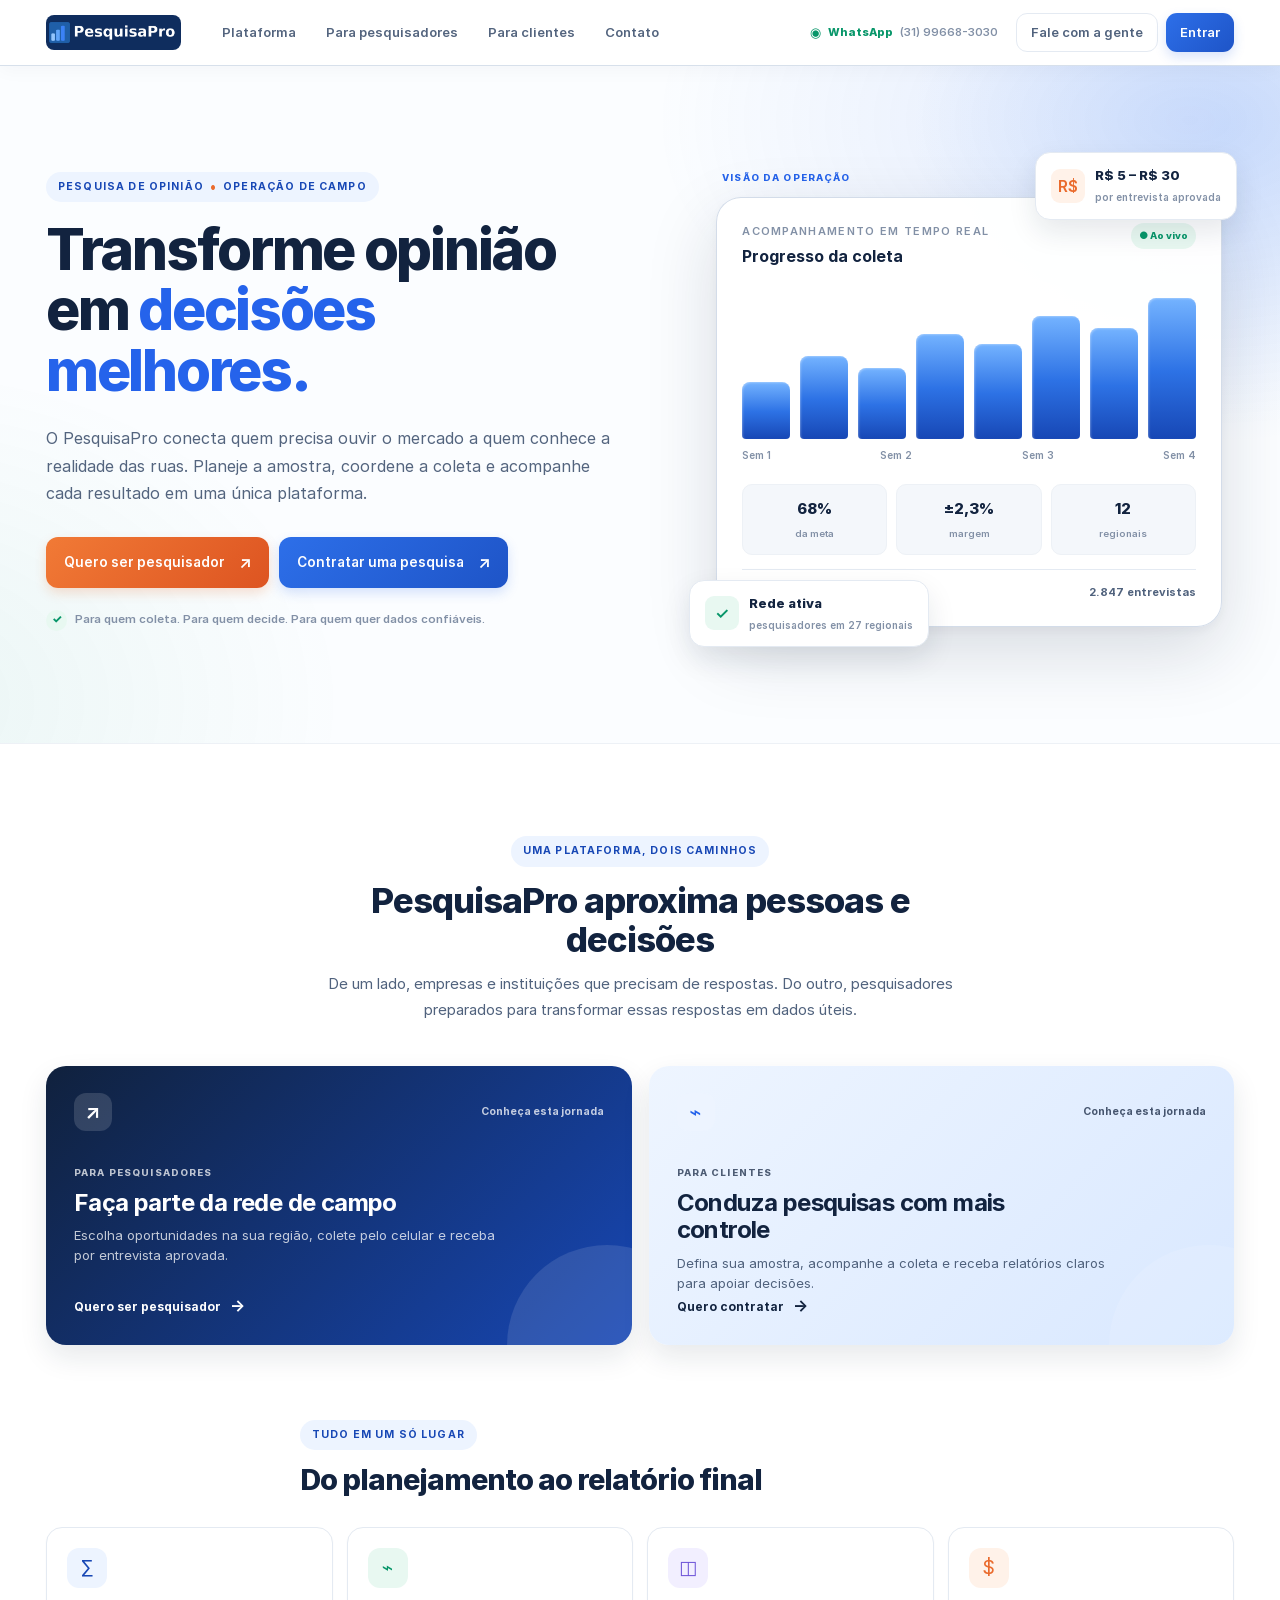
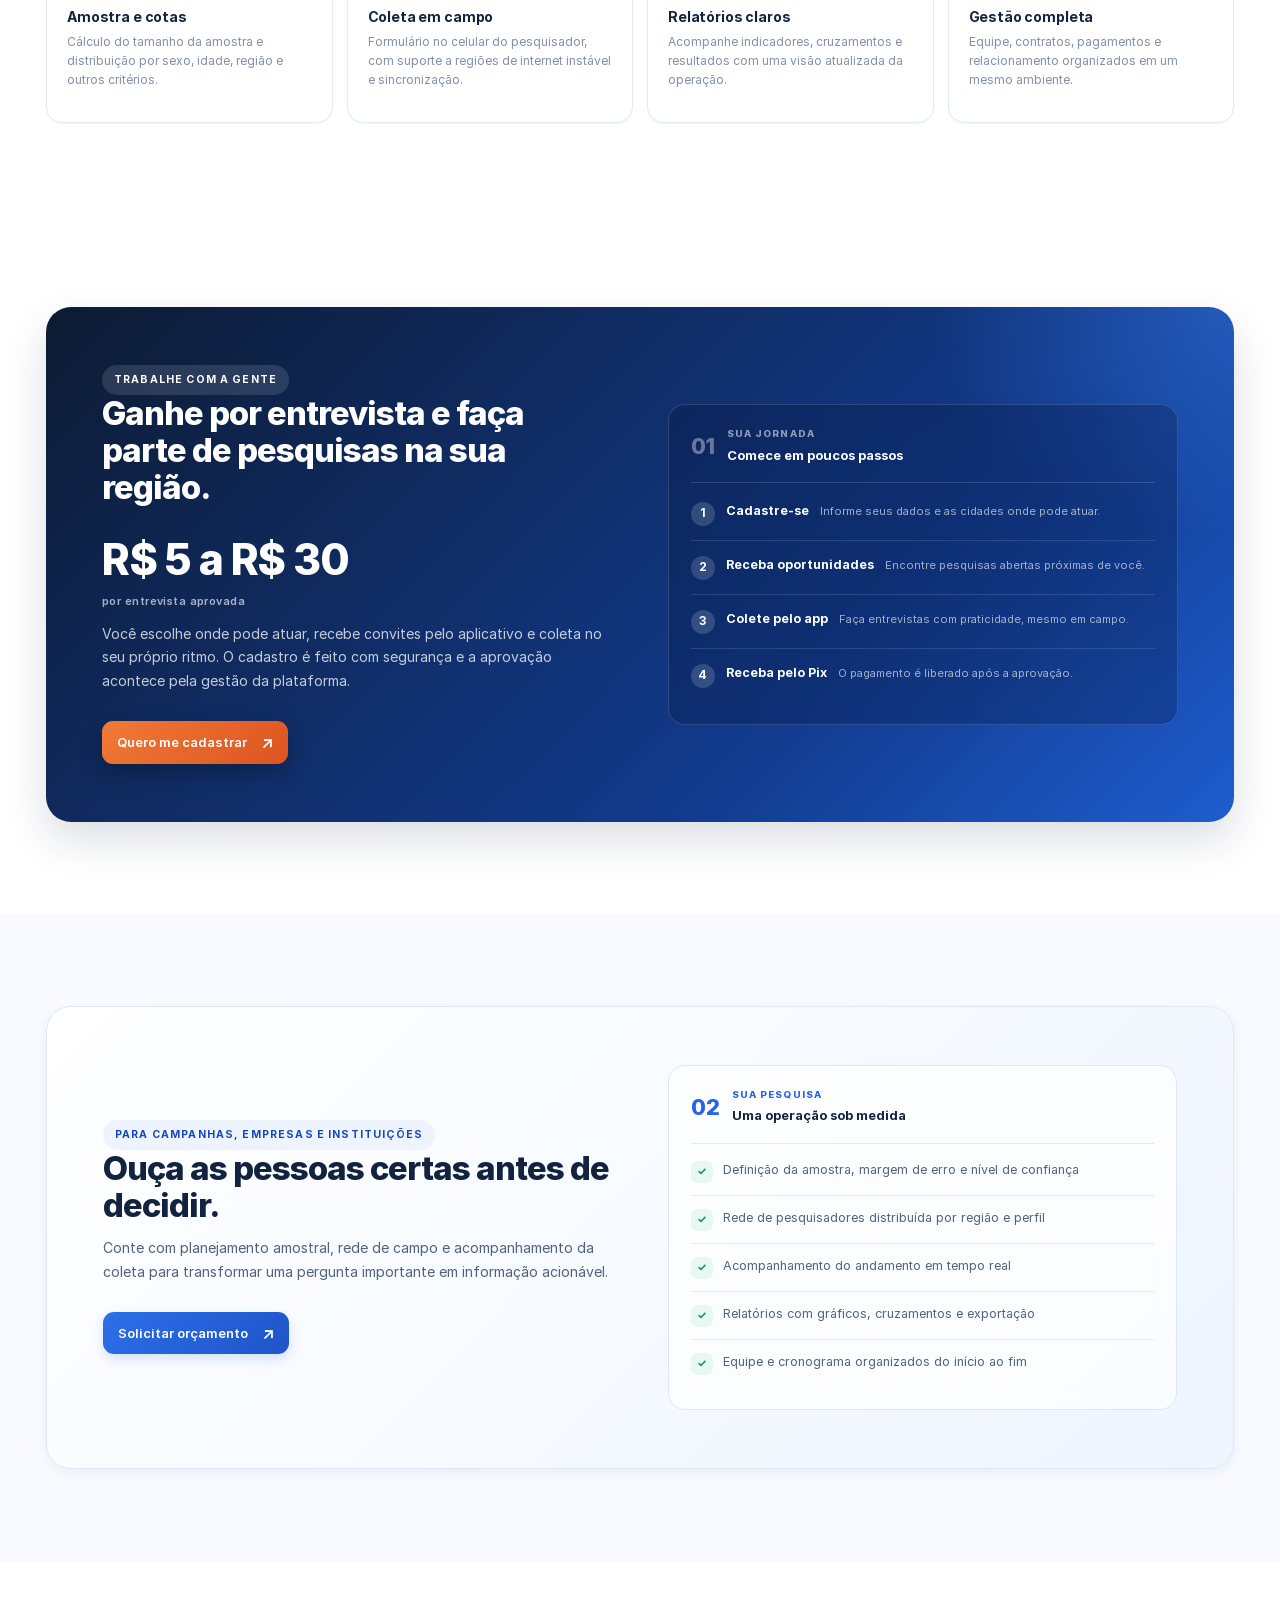
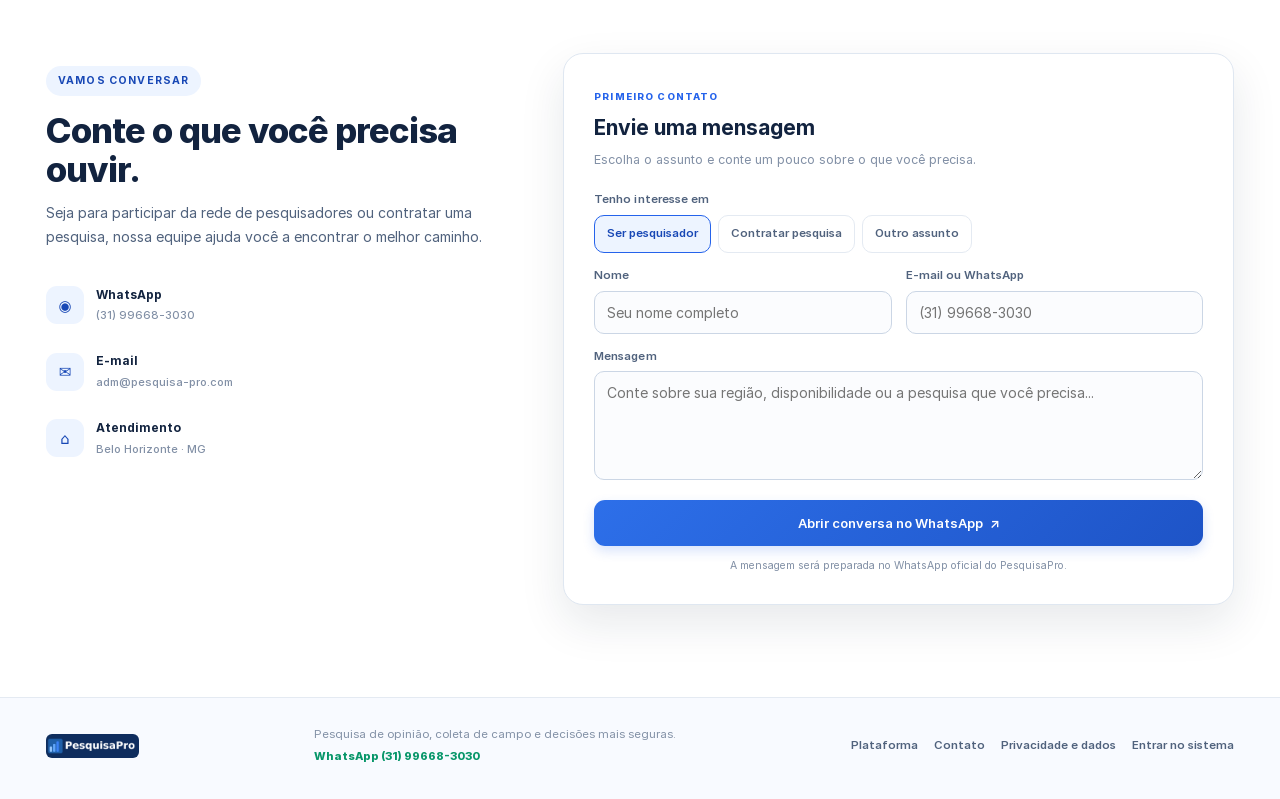
==== commit 4d325e83: "feat: registrar aceite da politica de privacidade v200" ====
--- a/index.html
+++ b/index.html
@@ -178,7 +178,7 @@
         <p>Seja para participar da rede de pesquisadores ou contratar uma pesquisa, nossa equipe ajuda você a encontrar o melhor caminho.</p>
         <div class="lp-contact-info">
           <a class="lp-contact-info-item" href="https://wa.me/5531996683030?text=Ol%C3%A1%2C%20quero%20falar%20com%20o%20PesquisaPro." target="_blank" rel="noopener"><span class="ci-ico">◉</span><span><b>WhatsApp</b><small>(31) 99668-3030</small></span></a>
-          <a class="lp-contact-info-item" href="mailto:contato@pesquisapro.com.br"><span class="ci-ico">✉</span><span><b>E-mail</b><small>contato@pesquisapro.com.br</small></span></a>
+          <a class="lp-contact-info-item" href="mailto:adm@pesquisa-pro.com"><span class="ci-ico">✉</span><span><b>E-mail</b><small>adm@pesquisa-pro.com</small></span></a>
           <div class="lp-contact-info-item"><span class="ci-ico">⌂</span><span><b>Atendimento</b><small>Belo Horizonte · MG</small></span></div>
         </div>
       </div>
